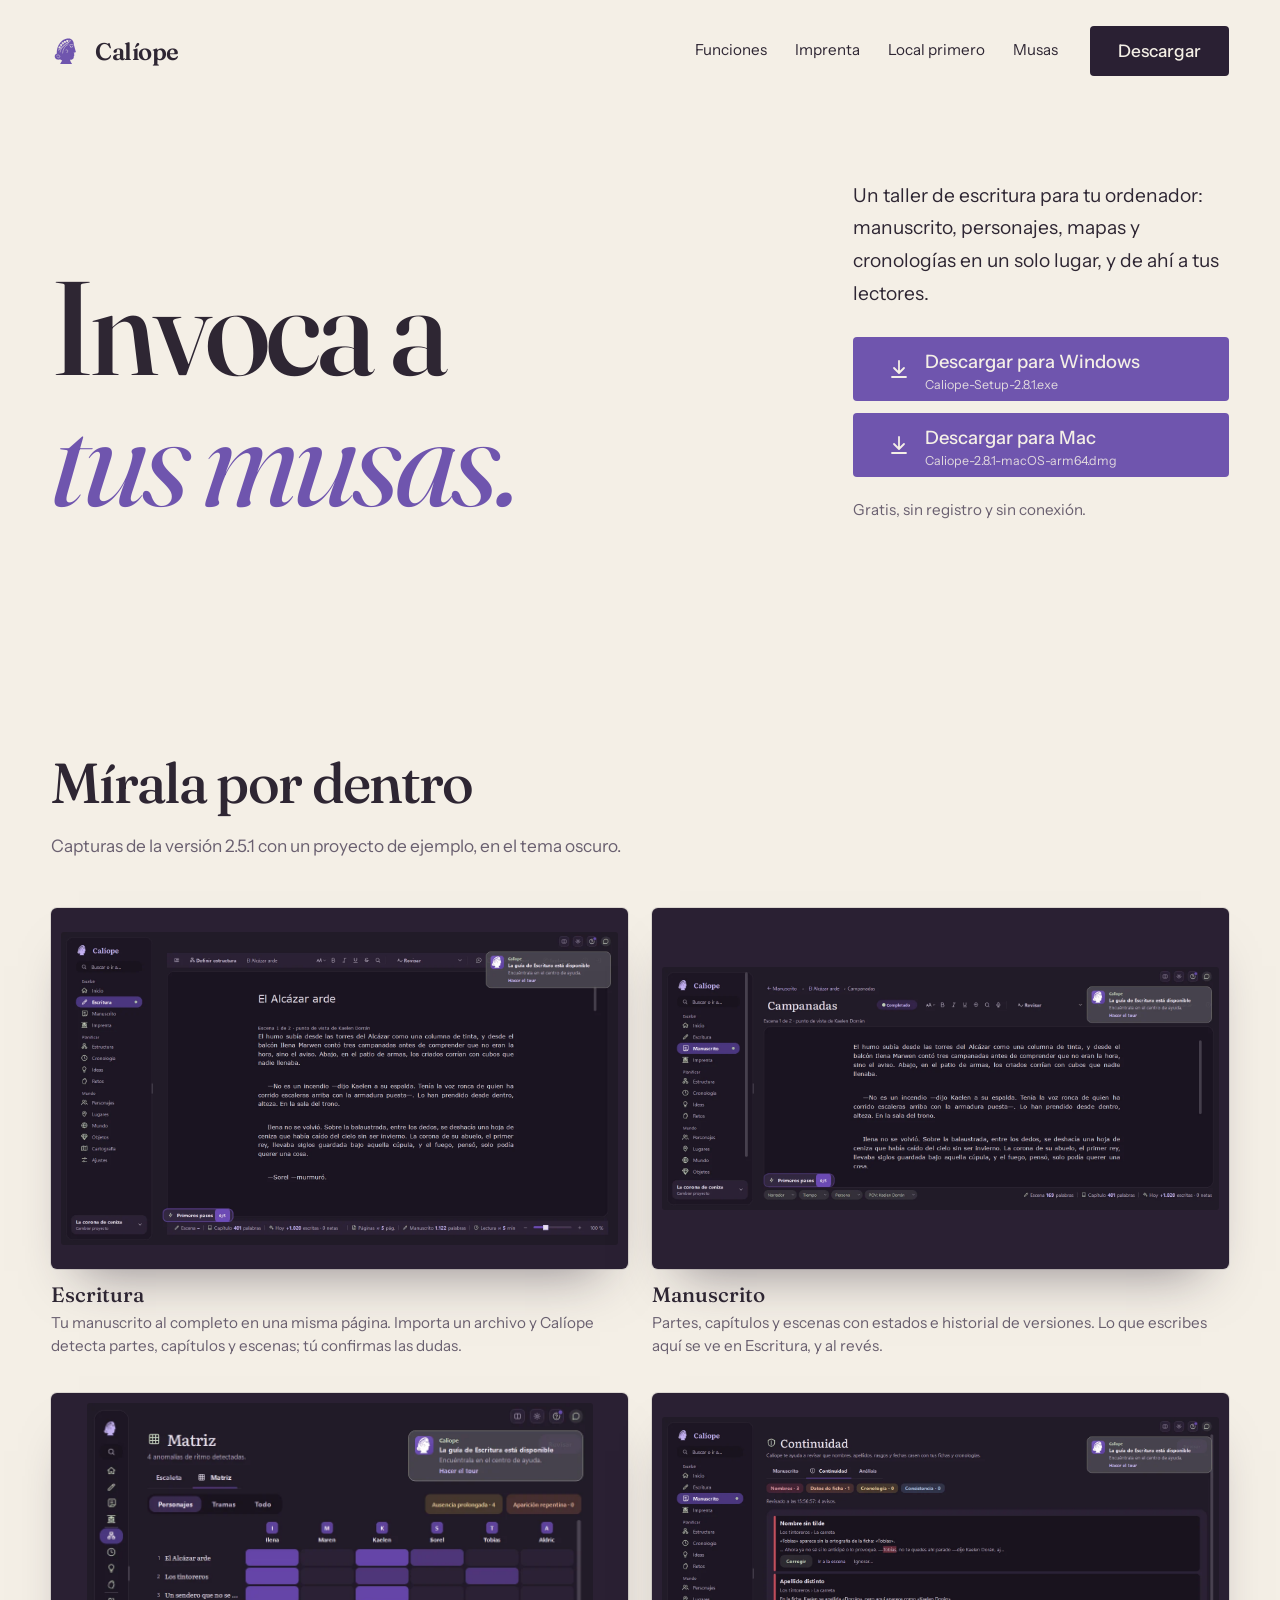
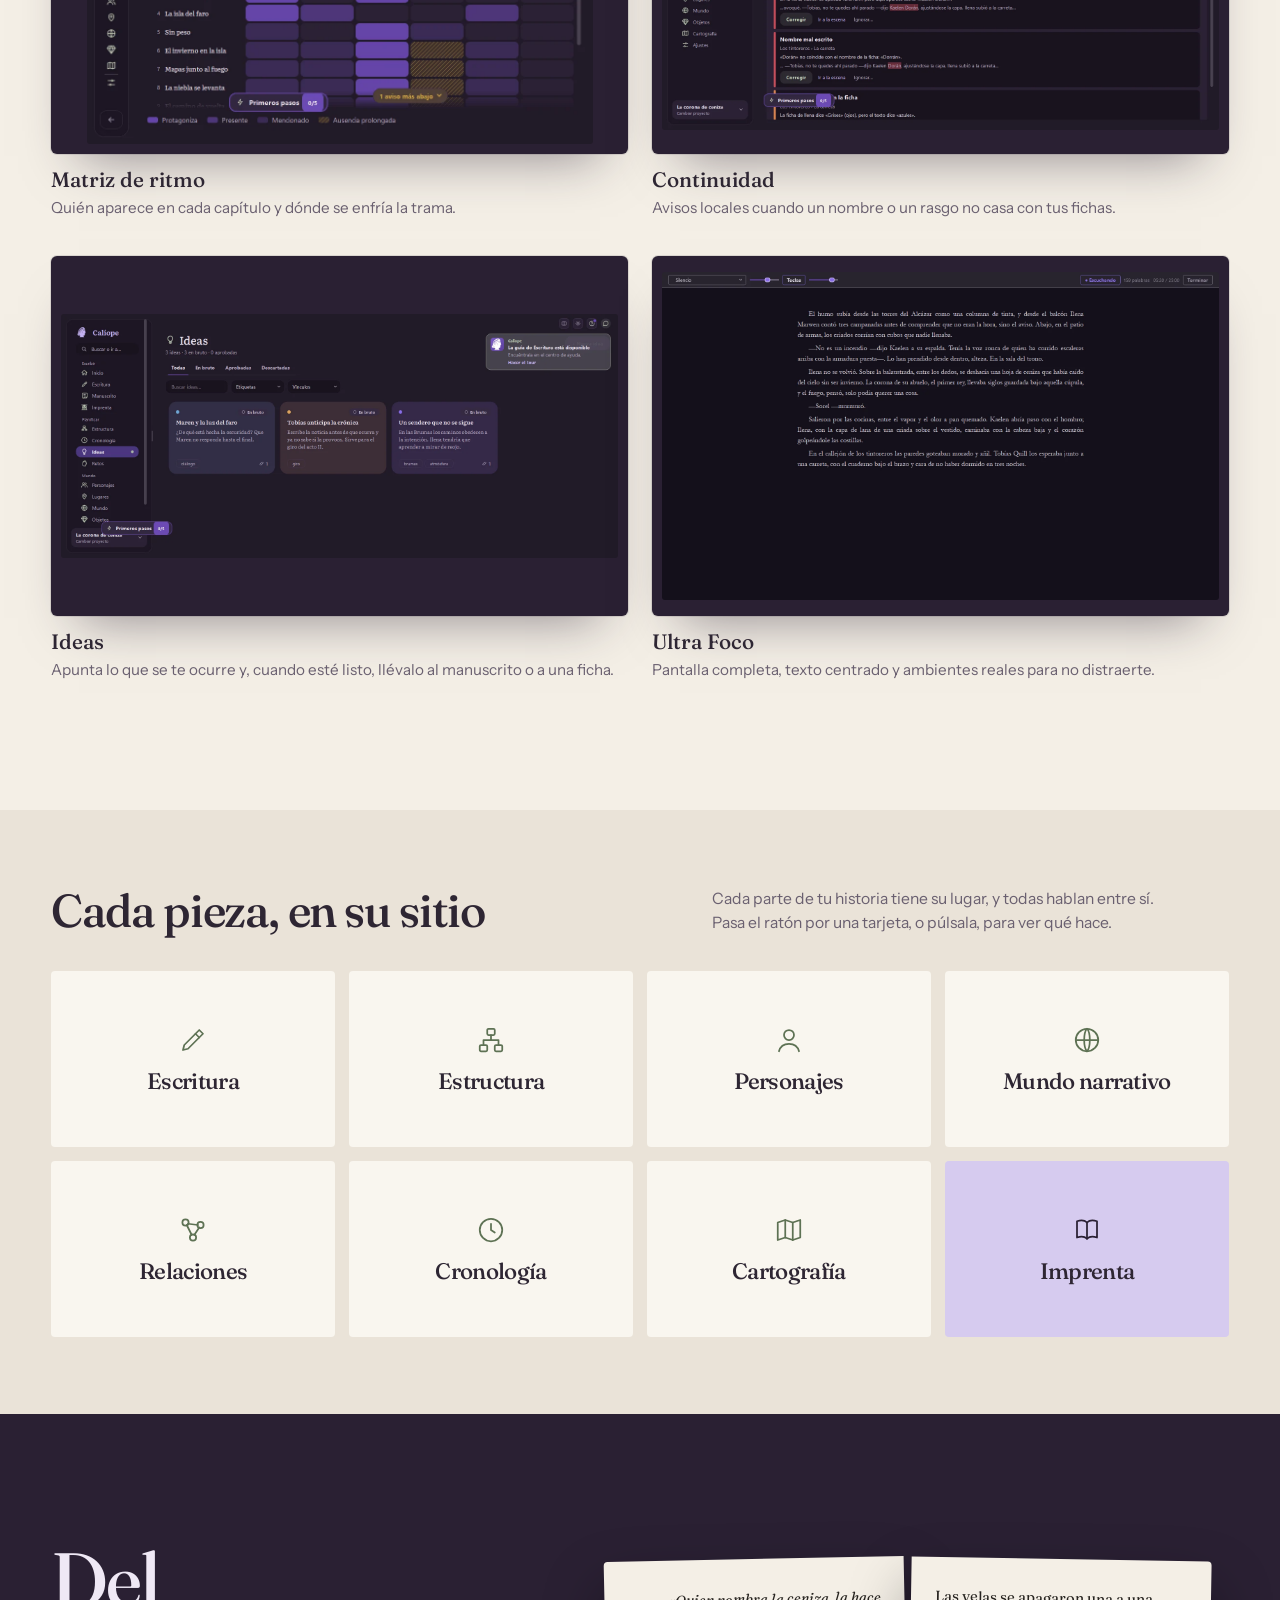
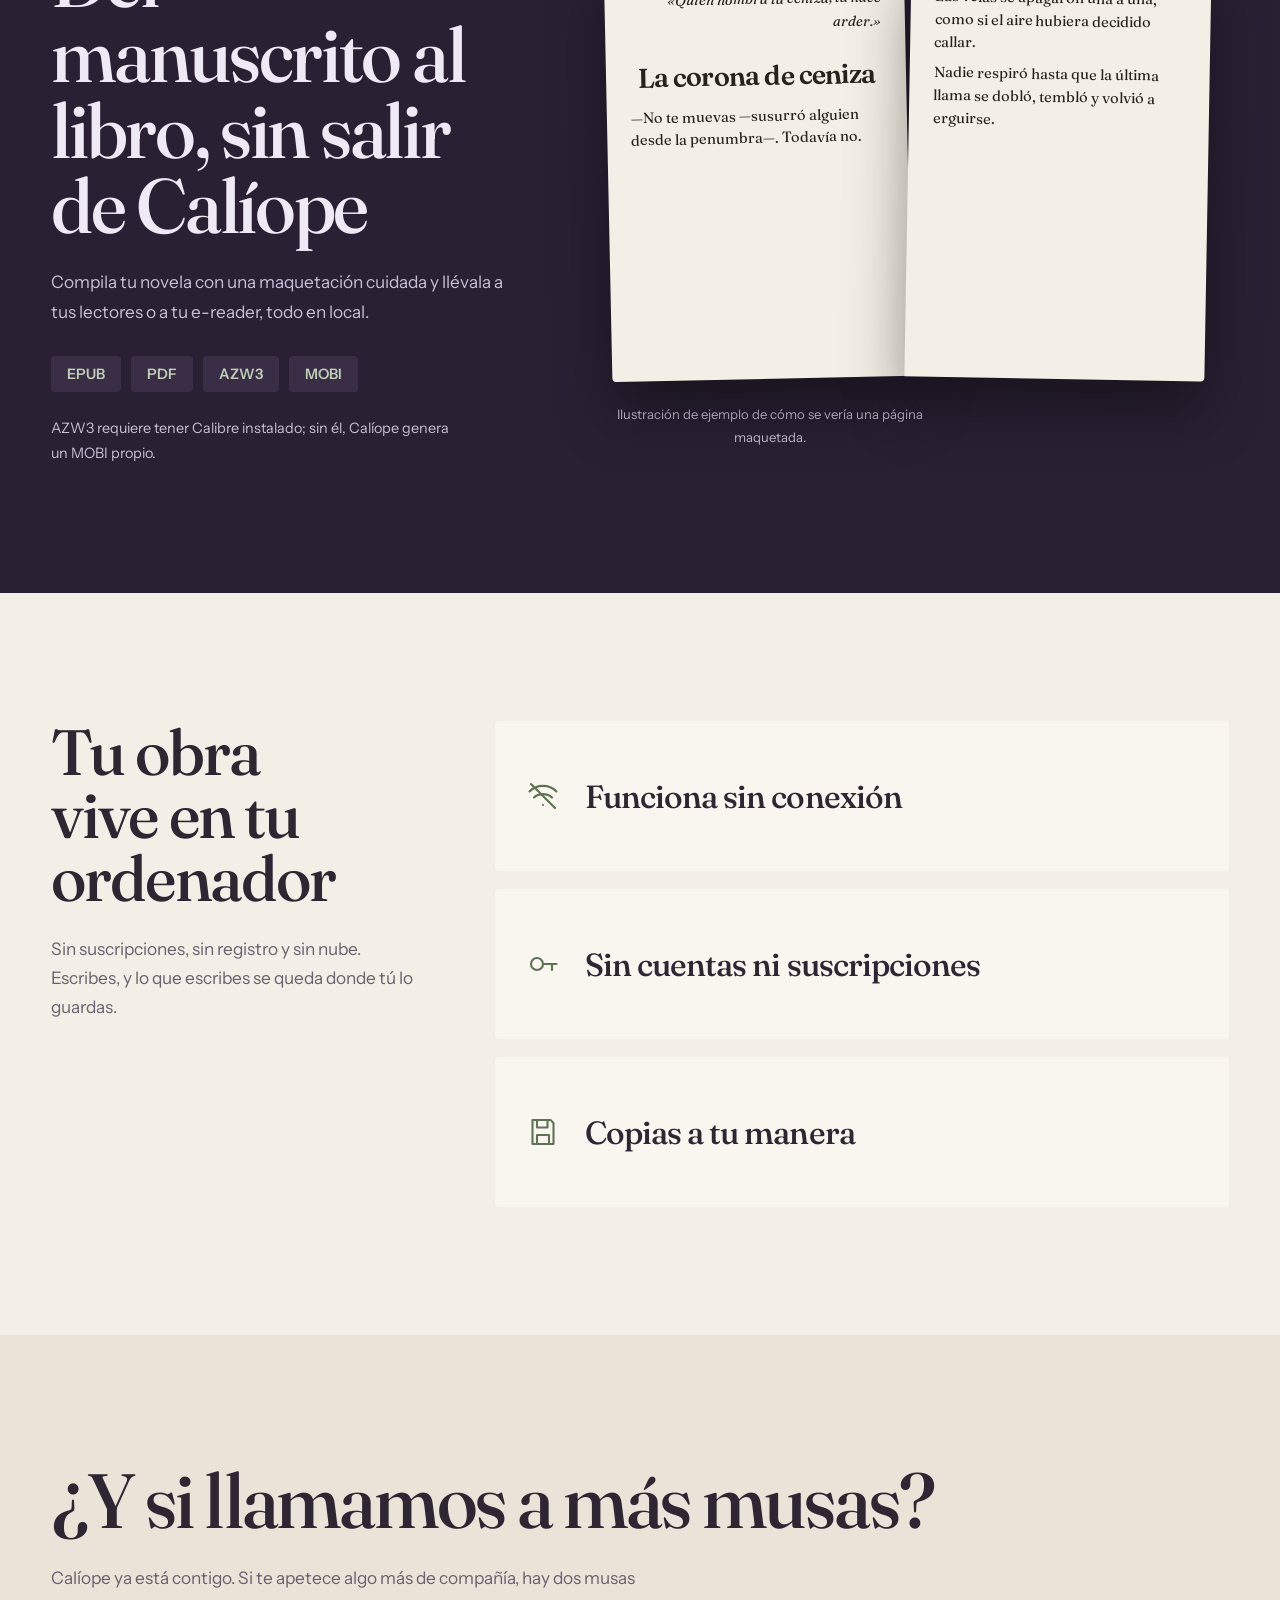
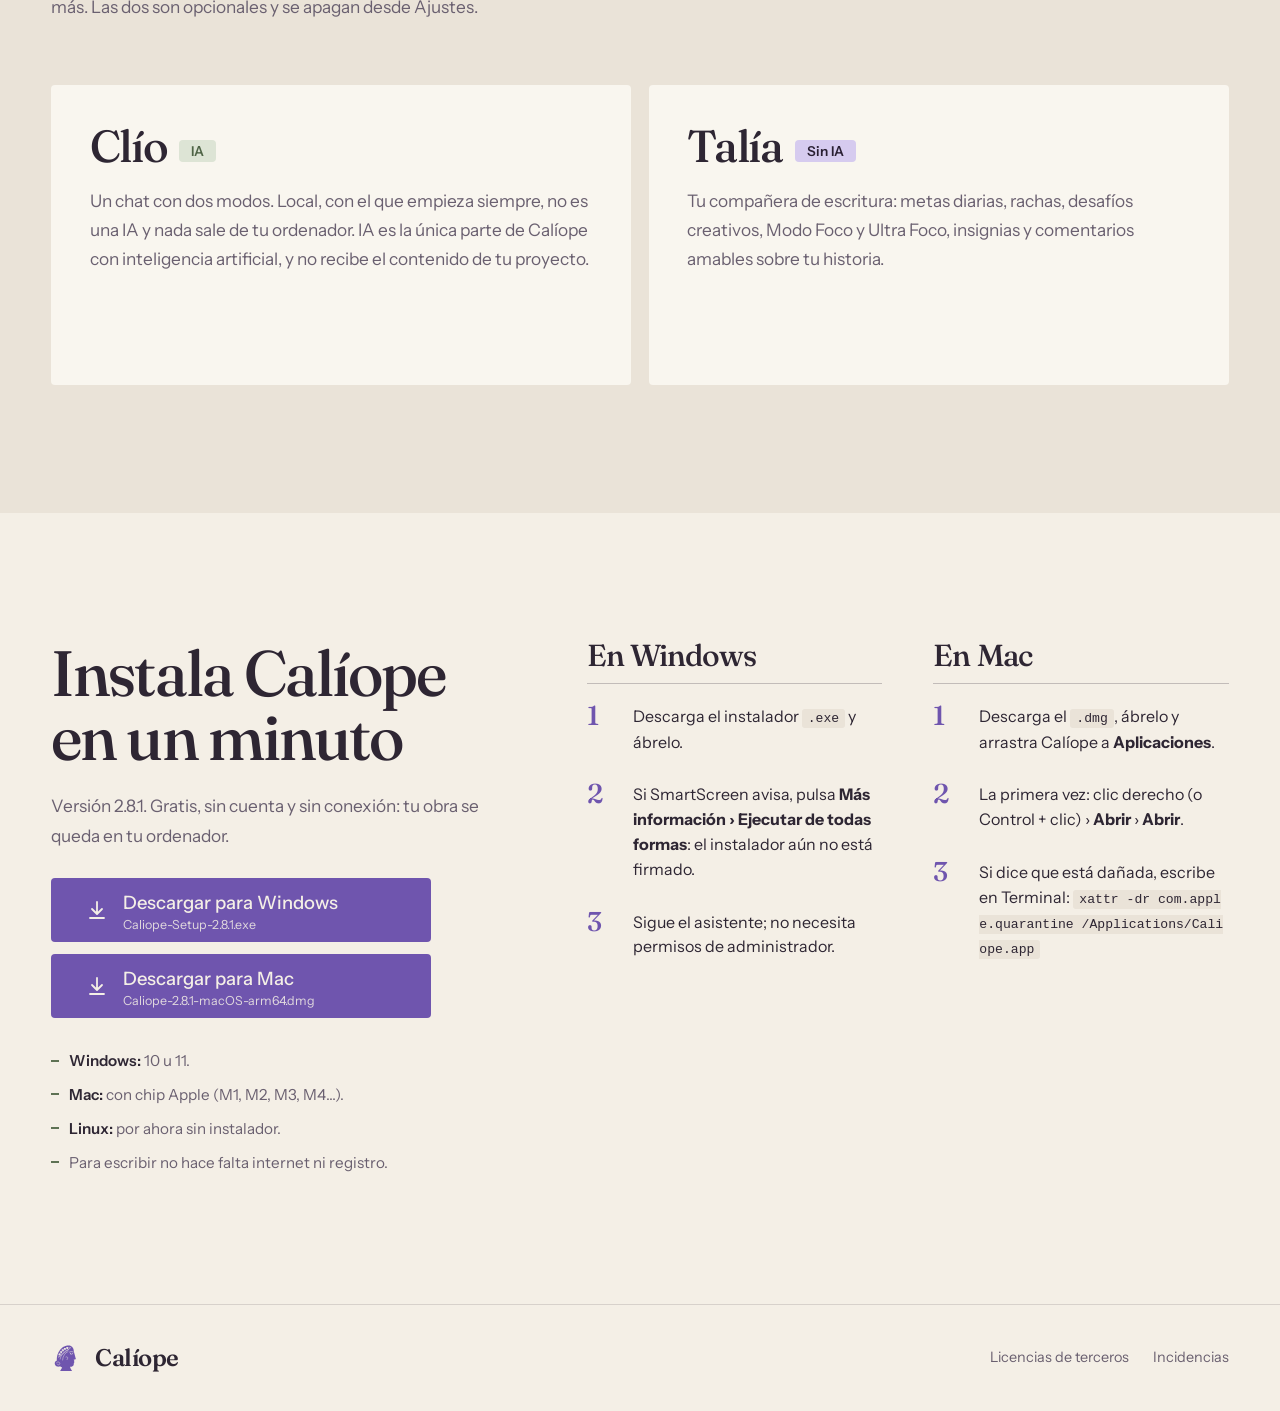
==== docs/index.html @ e651487d "Calíope 2.8.1 Co-Authored-By: Claude Sonnet 5.5 <noreply@anthropic.com>" ====
<!doctype html>
<html lang="es">
<head>
<meta charset="utf-8">
<meta name="viewport" content="width=device-width, initial-scale=1">
<meta name="caliope-version" content="2.8.1">
<title>Calíope — Invoca a tus musas. Da vida a tus mundos.</title>
<meta name="description" content="Calíope es una aplicación de escritorio para escritores: manuscrito con revisión de continuidad, escaleta y matriz de ritmo, personajes, mundo, mapas, cronologías y exportación a EPUB, Kindle, DOCX y PDF. Todo en tu ordenador, sin cuentas ni nube.">
<meta name="theme-color" content="#F4EFE6">
<meta name="color-scheme" content="light">
<meta property="og:title" content="Calíope — Invoca a tus musas. Da vida a tus mundos.">
<meta property="og:description" content="Tu musa para la escritura: manuscrito, continuidad, estructura, mundo, mapas y cronologías, 100 % en tu ordenador.">
<meta property="og:type" content="website">
<link rel="icon" href="assets/favicon.svg" type="image/svg+xml">
<link rel="preconnect" href="https://fonts.googleapis.com">
<link href="https://fonts.googleapis.com/css2?family=Fraunces:opsz,wght@9..144,400;9..144,500;9..144,600&family=Instrument+Sans:wght@400;500;600&display=swap" rel="stylesheet">
<link rel="stylesheet" href="css/style.css">
</head>
<body>
<svg width="0" height="0" style="position:absolute"><defs>
<symbol id="pen" viewBox="0 0 24 24" fill="none" stroke="currentColor" stroke-width="1.4" stroke-linecap="round" stroke-linejoin="round"><path d="M4 20l1-4L17 4l3 3L8 19z"/><path d="M14 7l3 3"/></symbol>
<symbol id="tree" viewBox="0 0 24 24" fill="none" stroke="currentColor" stroke-width="1.4" stroke-linecap="round" stroke-linejoin="round"><rect x="9" y="3" width="6" height="5" rx="1"/><rect x="3" y="16" width="6" height="5" rx="1"/><rect x="15" y="16" width="6" height="5" rx="1"/><path d="M12 8v4M6 16v-4h12v4"/></symbol>
<symbol id="user" viewBox="0 0 24 24" fill="none" stroke="currentColor" stroke-width="1.4" stroke-linecap="round" stroke-linejoin="round"><circle cx="12" cy="8" r="4"/><path d="M4 21c1-4 4-6 8-6s7 2 8 6"/></symbol>
<symbol id="globe" viewBox="0 0 24 24" fill="none" stroke="currentColor" stroke-width="1.4" stroke-linecap="round" stroke-linejoin="round"><circle cx="12" cy="12" r="9"/><path d="M3 12h18M12 3c3 3 3 15 0 18M12 3c-3 3-3 15 0 18"/></symbol>
<symbol id="net" viewBox="0 0 24 24" fill="none" stroke="currentColor" stroke-width="1.4" stroke-linecap="round" stroke-linejoin="round"><circle cx="6" cy="6" r="2.5"/><circle cx="18" cy="8" r="2.5"/><circle cx="12" cy="18" r="2.5"/><path d="M8 7l8 1M7 8l4 8M17 10l-4 6"/></symbol>
<symbol id="clock" viewBox="0 0 24 24" fill="none" stroke="currentColor" stroke-width="1.4" stroke-linecap="round" stroke-linejoin="round"><circle cx="12" cy="12" r="9"/><path d="M12 7v5l3 2"/></symbol>
<symbol id="map" viewBox="0 0 24 24" fill="none" stroke="currentColor" stroke-width="1.4" stroke-linecap="round" stroke-linejoin="round"><path d="M3 6l6-2 6 2 6-2v14l-6 2-6-2-6 2z"/><path d="M9 4v14M15 6v14"/></symbol>
<symbol id="book" viewBox="0 0 24 24" fill="none" stroke="currentColor" stroke-width="1.4" stroke-linecap="round" stroke-linejoin="round"><path d="M4 5c3-1 6-1 8 1 2-2 5-2 8-1v13c-3-1-6-1-8 1-2-2-5-2-8-1z"/><path d="M12 6v13"/></symbol>
<symbol id="wifi" viewBox="0 0 24 24" fill="none" stroke="currentColor" stroke-width="1.4" stroke-linecap="round" stroke-linejoin="round"><path d="M3 9c5-5 13-5 18 0M6 13c3-3 9-3 12 0M12 18h.01"/><path d="M4 4l16 16"/></symbol>
<symbol id="key" viewBox="0 0 24 24" fill="none" stroke="currentColor" stroke-width="1.4" stroke-linecap="round" stroke-linejoin="round"><circle cx="8" cy="12" r="4"/><path d="M12 12h9M18 12v4"/></symbol>
<symbol id="save" viewBox="0 0 24 24" fill="none" stroke="currentColor" stroke-width="1.4" stroke-linecap="round" stroke-linejoin="round"><path d="M5 4h12l2 2v14H5z"/><path d="M8 4v5h7V4M8 20v-6h8v6"/></symbol>
<symbol id="dl" viewBox="0 0 24 24" fill="none" stroke="currentColor" stroke-width="1.8" stroke-linecap="round" stroke-linejoin="round"><path d="M12 4v11M7 11l5 5 5-5M5 20h14"/></symbol>
</defs></svg>

<header class="top"><a class="brand" href="#"><span class="mark" aria-hidden="true"><!--LOGO--><svg xmlns="http://www.w3.org/2000/svg" viewBox="0 0 100 100"><defs><mask id="m" maskUnits="userSpaceOnUse" x="0" y="0" width="100" height="100"><rect width="100" height="100" fill="#fff"/><path d="M57.00 19.50C41.00 19.50 27.00 30.00 22.50 47.00Z" fill="none" stroke="#000" stroke-width="1.25" stroke-linecap="round"/><path d="M50.21 19.38C51.03 22.15 48.99 24.60 46.12 24.30C45.30 21.53 47.35 19.07 50.21 19.38Z" fill="#000"/><path d="M50.53 20.82C48.04 22.29 45.16 20.90 44.76 18.04C47.25 16.58 50.13 17.97 50.53 20.82Z" fill="#000"/><path d="M42.95 21.58C44.34 24.11 42.86 26.94 39.99 27.26C38.60 24.73 40.08 21.89 42.95 21.58Z" fill="#000"/><path d="M43.56 22.92C41.44 24.88 38.33 24.14 37.34 21.43C39.45 19.47 42.56 20.22 43.56 22.92Z" fill="#000"/><path d="M36.34 25.26C38.24 27.44 37.40 30.52 34.67 31.44C32.77 29.27 33.61 26.18 36.34 25.26Z" fill="#000"/><path d="M37.23 26.45C35.58 28.81 32.38 28.75 30.83 26.32C32.48 23.95 35.68 24.01 37.23 26.45Z" fill="#000"/><path d="M30.60 30.34C32.92 32.06 32.76 35.25 30.28 36.73C27.96 35.01 28.13 31.81 30.60 30.34Z" fill="#000"/><path d="M31.72 31.31C30.61 33.97 27.47 34.58 25.44 32.54C26.55 29.87 29.69 29.26 31.72 31.31Z" fill="#000"/><path d="M25.94 36.70C28.56 37.90 29.07 41.06 26.95 43.02C24.33 41.82 23.82 38.67 25.94 36.70Z" fill="#000"/><path d="M27.23 37.42C26.70 40.25 23.76 41.51 21.34 39.93C21.87 37.10 24.81 35.84 27.23 37.42Z" fill="#000"/><path d="M52 25.5C38 29 29 41 27 53" fill="none" stroke="#000" stroke-width="1.25" stroke-linecap="round" stroke-linejoin="round"/><path d="M50 31C41 35 35 44 34 56" fill="none" stroke="#000" stroke-width="1.25" stroke-linecap="round" stroke-linejoin="round"/><path d="M16 64C19 60 25 61 26 66C26 70 21 72 19 69" fill="none" stroke="#000" stroke-width="1.25" stroke-linecap="round" stroke-linejoin="round"/><path d="M44 47C49 44.5 51.5 50 47 55" fill="none" stroke="#000" stroke-width="1.25" stroke-linecap="round" stroke-linejoin="round"/><path d="M54.5 32.5C58 30.5 62 30.5 65.2 32.2" fill="none" stroke="#000" stroke-width="1.5" stroke-linecap="round"/><path d="M55.5 37.5C57.5 34.8 62 34.8 64.8 37.2C62 40 57.5 40.2 55.5 37.5Z" fill="#000"/><circle cx="60.4" cy="37.3" r="1.9" fill="#fff"/></mask></defs><path d="M54.00 13.00L55.46 13.35L56.86 13.83L58.17 14.44L59.41 15.16L60.56 16.00L61.63 16.93L62.61 17.95L63.50 19.06L64.30 20.25L65.00 21.50L65.60 22.81L66.09 24.18L66.49 25.59L66.77 27.03L66.94 28.51L67.00 30.00L72.50 50.50L73.19 52.31L72.31 53.69L70.00 54.50L66.50 55.20L68.12 57.40L69.00 59.00L68.36 60.15L67.50 61.00L68.50 62.56L68.00 64.50L66.91 66.06L66.80 68.00L66.85 69.49L66.50 70.94L65.75 72.28L64.59 73.49L63.00 74.50L61.75 75.03L60.52 75.42L59.31 75.70L58.15 75.88L57.04 75.97L56.00 76.00L56.30 77.09L56.64 78.18L57.04 79.27L57.49 80.36L57.98 81.45L58.53 82.55L59.12 83.64L59.77 84.73L60.46 85.82L61.21 86.91L62.00 88.00L27.00 88.00L27.67 86.70L28.33 85.47L29.00 84.30L29.67 83.17L30.33 82.09L31.00 81.04L31.67 80.01L32.33 79.00L33.00 78.00L31.84 77.46L30.70 76.87L29.59 76.23L28.51 75.56L27.47 74.83L26.69 74.25L25.16 74.91L23.39 75.35L21.50 75.50L19.61 75.35L17.84 74.91L16.20 74.20L14.73 73.27L13.47 72.12L12.43 70.79L11.66 69.31L11.17 67.71L11.00 66.00L11.17 64.29L11.66 62.69L12.43 61.21L13.47 59.88L14.73 58.73L16.20 57.80L17.12 57.40L17.04 56.42L17.00 55.00L17.02 53.44L17.10 51.88L17.22 50.34L17.39 48.82L17.60 47.30L17.86 45.80L18.17 44.32L18.52 42.86L18.91 41.42L19.35 39.99L19.83 38.59L20.35 37.22L20.91 35.86L21.51 34.54L22.14 33.24L22.82 31.96L23.53 30.72L24.28 29.51L25.06 28.33L25.88 27.19L26.74 26.08L27.62 25.00L28.54 23.96L29.50 22.96L30.48 22.00L31.49 21.08L32.53 20.21L33.60 19.37L34.70 18.59L35.83 17.84L36.98 17.15L38.16 16.50L39.36 15.91L40.59 15.36L41.84 14.87L43.11 14.43L44.40 14.04L45.72 13.72L47.05 13.45L48.40 13.23L49.78 13.08L51.17 12.99L52.58 12.96L54.00 13.00Z" fill="currentColor" mask="url(#m)"/></svg><!--/LOGO--></span>Calíope</a>
<nav class="links"><a href="#funciones">Funciones</a><a href="#imprenta">Imprenta</a><a href="#local">Local primero</a><a href="#musas">Musas</a></nav>
<a class="btn" href="#descarga">Descargar</a></header>

<main>
<section class="hero"><div class="wrap">
<h1>Invoca a<span>tus musas.</span></h1>
<aside><p>Un taller de escritura para tu ordenador: manuscrito, personajes, mapas y cronologías en un solo lugar, y de ahí a tus lectores.</p>
<div class="dl"><a class="btn big" href="https://github.com/marinaescobar/caliope/releases/download/v2.8.1/Caliope-Setup-2.8.1.exe"><svg aria-hidden="true"><use href="#dl"/></svg><span>Descargar para Windows<small>Caliope-Setup-2.8.1.exe</small></span></a>
<a class="btn big" href="https://github.com/marinaescobar/caliope/releases/download/v2.8.1/Caliope-2.8.1-macOS-arm64.dmg"><svg aria-hidden="true"><use href="#dl"/></svg><span>Descargar para Mac<small>Caliope-2.8.1-macOS-arm64.dmg</small></span></a></div>
<p class="free">Gratis, sin registro y sin conexión.</p></aside></div>
</section>

<section class="shots" id="dentro"><div class="wrap">
<h2>Mírala por dentro</h2><p class="lead">Capturas de la versión 2.5.1 con un proyecto de ejemplo, en el tema oscuro.</p>
<div class="gal">
<figure><div class="fr"><img src="img/escritura.webp" width="1600" height="900" alt="Módulo Escritura: todo el manuscrito al completo en un solo editor, con la barra de formato y las divisiones de capítulos y escenas"></div><figcaption><b>Escritura</b>Tu manuscrito al completo en una misma página. Importa un archivo y Calíope detecta partes, capítulos y escenas; tú confirmas las dudas.</figcaption></figure>
<figure><div class="fr"><img src="img/manuscrito.webp" width="1600" height="700" alt="Módulo Manuscrito: una escena abierta en el editor con su panel de capítulos"></div><figcaption><b>Manuscrito</b>Partes, capítulos y escenas con estados e historial de versiones. Lo que escribes aquí se ve en Escritura, y al revés.</figcaption></figure>
<figure><div class="fr"><img src="img/matriz.webp" width="1040" height="700" alt="Matriz de Calíope: capítulos en las filas y personajes en las columnas, con las ausencias prolongadas resaltadas"></div><figcaption><b>Matriz de ritmo</b>Quién aparece en cada capítulo y dónde se enfría la trama.</figcaption></figure>
<figure><div class="fr"><img src="img/continuidad.webp" width="1600" height="900" alt="Pestaña Continuidad del Manuscrito con avisos sobre nombres y rasgos que no coinciden con las fichas"></div><figcaption><b>Continuidad</b>Avisos locales cuando un nombre o un rasgo no casa con tus fichas.</figcaption></figure>
<figure><div class="fr"><img src="img/ideas.webp" width="1600" height="700" alt="Módulo Ideas con tres notas en bruto"></div><figcaption><b>Ideas</b>Apunta lo que se te ocurre y, cuando esté listo, llévalo al manuscrito o a una ficha.</figcaption></figure>
<figure><div class="fr"><img src="img/ultrafoco.webp" width="1600" height="940" alt="Modo Ultra Foco: pantalla completa con el texto centrado y la barra flotante"></div><figcaption><b>Ultra Foco</b>Pantalla completa, texto centrado y ambientes reales para no distraerte.</figcaption></figure>
</div></div></section>

<section class="fun" id="funciones"><div class="wrap">
<div class="intro"><h2>Cada pieza, en su sitio</h2><p>Cada parte de tu historia tiene su lugar, y todas hablan entre sí. Pasa el ratón por una tarjeta, o púlsala, para ver qué hace.</p></div>
<div class="deck">
<div class="card" tabindex="0"><svg><use href="#pen"/></svg><h3>Escritura</h3><p>Todo el manuscrito reunido en un solo documento, con índice y sincronía con Manuscrito: partes, capítulos, escenas, versiones y corrector bajo demanda.</p></div>
<div class="card" tabindex="0"><svg><use href="#tree"/></svg><h3>Estructura</h3><p>Una Escaleta de tarjetas por actos o tramas, y una Matriz que te enseña dónde se rompe el ritmo.</p></div>
<div class="card" tabindex="0"><svg><use href="#user"/></svg><h3>Personajes</h3><p>Fichas a medida para personajes, lugares y objetos, enlazadas con tus escenas.</p></div>
<div class="card" tabindex="0"><svg><use href="#globe"/></svg><h3>Mundo narrativo</h3><p>Universo, mitología, bestiario, historia y civilizaciones, con campos para cada entrada.</p></div>
<div class="card" tabindex="0"><svg><use href="#net"/></svg><h3>Relaciones</h3><p>Un mapa interactivo de vínculos y árboles genealógicos que se mantienen iguales entre sí.</p></div>
<div class="card" tabindex="0"><svg><use href="#clock"/></svg><h3>Cronología</h3><p>Líneas temporales con el calendario que tu mundo necesite y edades a tu medida.</p></div>
<div class="card" tabindex="0"><svg><use href="#map"/></svg><h3>Cartografía</h3><p>Mapas de mundos y planos de ciudades con capas, rejilla, símbolos y pines enlazados a tus fichas.</p></div>
<div class="card imp" tabindex="0"><svg><use href="#book"/></svg><h3>Imprenta</h3><p>Compila tu novela con una maquetación cuidada: EPUB, PDF y AZW3 para tu e-reader.</p></div>
</div></div></section>

<section class="imp-sec" id="imprenta"><div class="wrap">
<div><h2>Del manuscrito al libro, sin salir de Calíope</h2><p>Compila tu novela con una maquetación cuidada y llévala a tus lectores o a tu e-reader, todo en local.</p>
<div class="fmts"><span class="fmt">EPUB</span><span class="fmt">PDF</span><span class="fmt">AZW3</span><span class="fmt">MOBI</span></div>
<p style="font-size:.9rem">AZW3 requiere tener Calibre instalado; sin él, Calíope genera un MOBI propio.</p></div>
<div><div class="book"><div class="page l"><div class="ep">«Quien nombra la ceniza, la hace arder.»</div><h3>La corona de ceniza</h3><p>—No te muevas —susurró alguien desde la penumbra—. Todavía no.</p></div><div class="page r"><p>Las velas se apagaron una a una, como si el aire hubiera decidido callar.</p><p>Nadie respiró hasta que la última llama se dobló, tembló y volvió a erguirse.</p></div></div>
<p class="capt">Ilustración de ejemplo de cómo se vería una página maquetada.</p></div></div></section>

<section class="loc" id="local"><div class="wrap">
<div><h2>Tu obra vive en tu ordenador</h2><p class="lead">Sin suscripciones, sin registro y sin nube. Escribes, y lo que escribes se queda donde tú lo guardas.</p></div>
<div class="lines">
<div class="line" tabindex="0"><svg><use href="#wifi"/></svg><h3>Funciona sin conexión</h3><p>Manuscrito, fichas, mapas, corrector, sinónimos, dictado y exportación son locales.</p></div>
<div class="line" tabindex="0"><svg><use href="#key"/></svg><h3>Sin cuentas ni suscripciones</h3><p>Instalas, abres y escribes. No hay registro ni cuotas.</p></div>
<div class="line" tabindex="0"><svg><use href="#save"/></svg><h3>Copias a tu manera</h3><p>Guarda cada proyecto en un archivo y llévalo donde quieras.</p></div>
</div></div></section>

<section class="mus" id="musas"><div class="wrap">
<h2>¿Y si llamamos a más musas?</h2><p class="lead">Calíope ya está contigo. Si te apetece algo más de compañía, hay dos musas más. Las dos son opcionales y se apagan desde Ajustes.</p>
<div class="pair">
<div class="muse"><h3>Clío<span class="tag ai">IA</span></h3><p>Un chat con dos modos. Local, con el que empieza siempre, no es una IA y nada sale de tu ordenador. IA es la única parte de Calíope con inteligencia artificial, y no recibe el contenido de tu proyecto.</p></div>
<div class="muse"><h3>Talía<span class="tag no">Sin IA</span></h3><p>Tu compañera de escritura: metas diarias, rachas, desafíos creativos, Modo Foco y Ultra Foco, insignias y comentarios amables sobre tu historia.</p></div>
</div></div></section>

<section class="inst" id="descarga"><div class="wrap">
<div><h2>Instala Calíope en un minuto</h2><p class="lead">Versión 2.8.1. Gratis, sin cuenta y sin conexión: tu obra se queda en tu ordenador.</p>
<div class="dl">
<a class="btn big" href="https://github.com/marinaescobar/caliope/releases/download/v2.8.1/Caliope-Setup-2.8.1.exe"><svg aria-hidden="true"><use href="#dl"/></svg><span>Descargar para Windows<small>Caliope-Setup-2.8.1.exe</small></span></a>
<a class="btn big" href="https://github.com/marinaescobar/caliope/releases/download/v2.8.1/Caliope-2.8.1-macOS-arm64.dmg"><svg aria-hidden="true"><use href="#dl"/></svg><span>Descargar para Mac<small>Caliope-2.8.1-macOS-arm64.dmg</small></span></a></div>
<ul class="reqs"><li><b>Windows:</b> 10 u 11.</li><li><b>Mac:</b> con chip Apple (M1, M2, M3, M4…).</li><li><b>Linux:</b> por ahora sin instalador.</li><li>Para escribir no hace falta internet ni registro.</li></ul></div>
<div class="os">
<div><h3>En Windows</h3><ol>
<li>Descarga el instalador <code>.exe</code> y ábrelo.</li>
<li>Si SmartScreen avisa, pulsa <b>Más información › Ejecutar de todas formas</b>: el instalador aún no está firmado.</li>
<li>Sigue el asistente; no necesita permisos de administrador.</li></ol></div>
<div><h3>En Mac</h3><ol>
<li>Descarga el <code>.dmg</code>, ábrelo y arrastra Calíope a <b>Aplicaciones</b>.</li>
<li>La primera vez: clic derecho (o Control + clic) › <b>Abrir</b> › <b>Abrir</b>.</li>
<li>Si dice que está dañada, escribe en Terminal: <code>xattr -dr com.apple.quarantine /Applications/Caliope.app</code></li></ol></div>
</div></div></section>
</main>
<footer><div class="wrap"><a class="brand" href="#"><span class="mark" aria-hidden="true"><!--LOGO--><svg xmlns="http://www.w3.org/2000/svg" viewBox="0 0 100 100"><defs><mask id="m" maskUnits="userSpaceOnUse" x="0" y="0" width="100" height="100"><rect width="100" height="100" fill="#fff"/><path d="M57.00 19.50C41.00 19.50 27.00 30.00 22.50 47.00Z" fill="none" stroke="#000" stroke-width="1.25" stroke-linecap="round"/><path d="M50.21 19.38C51.03 22.15 48.99 24.60 46.12 24.30C45.30 21.53 47.35 19.07 50.21 19.38Z" fill="#000"/><path d="M50.53 20.82C48.04 22.29 45.16 20.90 44.76 18.04C47.25 16.58 50.13 17.97 50.53 20.82Z" fill="#000"/><path d="M42.95 21.58C44.34 24.11 42.86 26.94 39.99 27.26C38.60 24.73 40.08 21.89 42.95 21.58Z" fill="#000"/><path d="M43.56 22.92C41.44 24.88 38.33 24.14 37.34 21.43C39.45 19.47 42.56 20.22 43.56 22.92Z" fill="#000"/><path d="M36.34 25.26C38.24 27.44 37.40 30.52 34.67 31.44C32.77 29.27 33.61 26.18 36.34 25.26Z" fill="#000"/><path d="M37.23 26.45C35.58 28.81 32.38 28.75 30.83 26.32C32.48 23.95 35.68 24.01 37.23 26.45Z" fill="#000"/><path d="M30.60 30.34C32.92 32.06 32.76 35.25 30.28 36.73C27.96 35.01 28.13 31.81 30.60 30.34Z" fill="#000"/><path d="M31.72 31.31C30.61 33.97 27.47 34.58 25.44 32.54C26.55 29.87 29.69 29.26 31.72 31.31Z" fill="#000"/><path d="M25.94 36.70C28.56 37.90 29.07 41.06 26.95 43.02C24.33 41.82 23.82 38.67 25.94 36.70Z" fill="#000"/><path d="M27.23 37.42C26.70 40.25 23.76 41.51 21.34 39.93C21.87 37.10 24.81 35.84 27.23 37.42Z" fill="#000"/><path d="M52 25.5C38 29 29 41 27 53" fill="none" stroke="#000" stroke-width="1.25" stroke-linecap="round" stroke-linejoin="round"/><path d="M50 31C41 35 35 44 34 56" fill="none" stroke="#000" stroke-width="1.25" stroke-linecap="round" stroke-linejoin="round"/><path d="M16 64C19 60 25 61 26 66C26 70 21 72 19 69" fill="none" stroke="#000" stroke-width="1.25" stroke-linecap="round" stroke-linejoin="round"/><path d="M44 47C49 44.5 51.5 50 47 55" fill="none" stroke="#000" stroke-width="1.25" stroke-linecap="round" stroke-linejoin="round"/><path d="M54.5 32.5C58 30.5 62 30.5 65.2 32.2" fill="none" stroke="#000" stroke-width="1.5" stroke-linecap="round"/><path d="M55.5 37.5C57.5 34.8 62 34.8 64.8 37.2C62 40 57.5 40.2 55.5 37.5Z" fill="#000"/><circle cx="60.4" cy="37.3" r="1.9" fill="#fff"/></mask></defs><path d="M54.00 13.00L55.46 13.35L56.86 13.83L58.17 14.44L59.41 15.16L60.56 16.00L61.63 16.93L62.61 17.95L63.50 19.06L64.30 20.25L65.00 21.50L65.60 22.81L66.09 24.18L66.49 25.59L66.77 27.03L66.94 28.51L67.00 30.00L72.50 50.50L73.19 52.31L72.31 53.69L70.00 54.50L66.50 55.20L68.12 57.40L69.00 59.00L68.36 60.15L67.50 61.00L68.50 62.56L68.00 64.50L66.91 66.06L66.80 68.00L66.85 69.49L66.50 70.94L65.75 72.28L64.59 73.49L63.00 74.50L61.75 75.03L60.52 75.42L59.31 75.70L58.15 75.88L57.04 75.97L56.00 76.00L56.30 77.09L56.64 78.18L57.04 79.27L57.49 80.36L57.98 81.45L58.53 82.55L59.12 83.64L59.77 84.73L60.46 85.82L61.21 86.91L62.00 88.00L27.00 88.00L27.67 86.70L28.33 85.47L29.00 84.30L29.67 83.17L30.33 82.09L31.00 81.04L31.67 80.01L32.33 79.00L33.00 78.00L31.84 77.46L30.70 76.87L29.59 76.23L28.51 75.56L27.47 74.83L26.69 74.25L25.16 74.91L23.39 75.35L21.50 75.50L19.61 75.35L17.84 74.91L16.20 74.20L14.73 73.27L13.47 72.12L12.43 70.79L11.66 69.31L11.17 67.71L11.00 66.00L11.17 64.29L11.66 62.69L12.43 61.21L13.47 59.88L14.73 58.73L16.20 57.80L17.12 57.40L17.04 56.42L17.00 55.00L17.02 53.44L17.10 51.88L17.22 50.34L17.39 48.82L17.60 47.30L17.86 45.80L18.17 44.32L18.52 42.86L18.91 41.42L19.35 39.99L19.83 38.59L20.35 37.22L20.91 35.86L21.51 34.54L22.14 33.24L22.82 31.96L23.53 30.72L24.28 29.51L25.06 28.33L25.88 27.19L26.74 26.08L27.62 25.00L28.54 23.96L29.50 22.96L30.48 22.00L31.49 21.08L32.53 20.21L33.60 19.37L34.70 18.59L35.83 17.84L36.98 17.15L38.16 16.50L39.36 15.91L40.59 15.36L41.84 14.87L43.11 14.43L44.40 14.04L45.72 13.72L47.05 13.45L48.40 13.23L49.78 13.08L51.17 12.99L52.58 12.96L54.00 13.00Z" fill="currentColor" mask="url(#m)"/></svg><!--/LOGO--></span>Calíope</a><div class="links"><a href="https://github.com/marinaescobar/caliope/blob/main/THIRD_PARTY.md">Licencias de terceros</a><a href="https://github.com/marinaescobar/caliope/issues">Incidencias</a></div></div></footer>
</body>
</html>
---- docs/css/style.css ----
:root{--paper:#F4EFE6;--paper2:#EAE3D8;--paper3:#F9F6EF;--ink:#2E2633;--muted:#6A6070;--plum:#2A2033;--accent:#6F55AE;--accent-d:#5F479C;--lilac:#D6CBEF;--sage:#5E7254;
--serif:"Fraunces",Georgia,serif;--sans:"Instrument Sans",system-ui,sans-serif;--ease:cubic-bezier(.16,1,.3,1)}
*{box-sizing:border-box}
html{scroll-behavior:smooth}
body{margin:0;background:var(--paper);color:var(--ink);font:400 1.08rem/1.7 var(--sans);-webkit-font-smoothing:antialiased}
a{color:inherit;text-decoration:none}
.wrap{max-width:1320px;margin:0 auto;padding:0 clamp(20px,4vw,56px)}
h1,h2,h3{font-family:var(--serif);font-weight:500;line-height:.98;margin:0;letter-spacing:-.03em;text-wrap:balance}
section{padding:clamp(80px,10vw,150px) 0}
header.top{display:flex;align-items:center;gap:32px;padding:26px clamp(20px,4vw,56px)}
.brand{font:600 1.5rem var(--serif);letter-spacing:-.02em;display:flex;gap:10px;align-items:center}
.brand .mark{display:block;width:34px;height:34px;color:var(--accent)}.brand .mark svg{display:block;width:100%;height:100%}
.top .links{margin-left:auto;display:flex;gap:28px;font-size:.95rem}
.top .links a{padding:6px 0;border-bottom:2px solid transparent}
.top .links a:hover{border-color:var(--accent)}
.btn{display:inline-flex;align-items:center;min-height:50px;padding:0 28px;background:var(--plum);color:var(--paper);font-weight:500;border-radius:4px;transition:transform .5s var(--ease),background .3s}
.btn:hover{background:var(--accent)}.btn:active{transform:scale(.98)}
.btn.ghost{background:transparent;color:var(--ink);padding:0 4px;border-bottom:2px solid var(--ink);border-radius:0;min-height:44px}
/* hero */
.hero{padding:clamp(40px,6vw,90px) 0 clamp(64px,8vw,110px)}
.hero aside .free{margin:20px 0 0;font-size:.95rem;color:var(--muted)}
.dl .btn.big{width:100%;max-width:380px}
.hero .wrap{display:grid;grid-template-columns:minmax(0,8fr) minmax(0,4fr);gap:clamp(24px,4vw,64px);align-items:end}
.hero h1{font-size:clamp(4rem,10.4vw,10.5rem);font-variation-settings:"opsz" 144}
.hero h1 span{display:block;color:var(--accent);font-style:italic;font-weight:400}
.hero aside p{margin:0 0 28px;font-size:1.2rem;max-width:22em}
.plate{margin-top:clamp(40px,6vw,80px);position:relative}
.plate .img{margin-left:clamp(0px,12vw,200px);background:var(--plum);border-radius:6px;overflow:hidden;box-shadow:0 40px 70px -30px rgba(42,32,51,.45)}
.plate img{display:block;width:100%;height:auto}
.plate figcaption{font-size:.9rem;color:var(--muted);margin:14px 0 0 clamp(0px,12vw,200px)}
/* funciones */
.fun{background:var(--paper2);padding:clamp(48px,6vw,84px) 0}
.fun .intro{display:grid;grid-template-columns:minmax(0,6fr) minmax(0,5fr);gap:40px;align-items:end;margin-bottom:clamp(24px,3vw,36px)}
.fun h2{font-size:clamp(2rem,3.6vw,3.2rem);line-height:1.05}
.fun .intro p{color:var(--muted);margin:0;max-width:30em;font-size:.98rem;line-height:1.55}
.deck{display:grid;grid-template-columns:repeat(4,minmax(0,1fr));gap:14px}
.card{position:relative;height:176px;background:var(--paper3);padding:20px;overflow:hidden;border-radius:4px;outline-offset:3px;display:flex;flex-direction:column;align-items:center;justify-content:center;gap:14px;text-align:center;transition:background .4s,color .4s,transform .6s var(--ease)}
.card svg{width:30px;height:30px;color:var(--sage);display:block}
.card h3{font-size:1.4rem;line-height:1.1}
.card p{position:absolute;inset:0;margin:0;padding:20px;background:var(--plum);color:#EFE8F5;font-size:.9rem;line-height:1.5;text-align:left;display:flex;align-items:center;opacity:0;transform:translateY(14px);transition:opacity .4s,transform .6s var(--ease)}
.card:hover p,.card:focus p{opacity:1;transform:none}
.card:hover{transform:translateY(-4px)}
.card.imp{background:var(--lilac)}
.card.imp svg{color:var(--plum)}
/* imprenta */
.imp-sec{background:var(--plum);color:#EFE8F5}
.imp-sec .wrap{display:grid;grid-template-columns:minmax(0,5fr) minmax(0,7fr);gap:clamp(32px,6vw,96px);align-items:center}
.imp-sec h2{font-size:clamp(3rem,6vw,5.6rem)}
.imp-sec p{color:#C9BED6;max-width:28em;margin:24px 0 0}
.fmts{display:flex;gap:10px;flex-wrap:wrap;margin-top:30px}
.fmt{padding:6px 16px;border-radius:4px;background:#3A2E47;color:#BFCFB5;font-weight:600;font-size:.9rem}
.book{display:flex;justify-content:center;gap:0}
.page{width:min(48%,300px);aspect-ratio:3/4.2;background:#F4EFE6;color:#26231f;padding:28px 24px;font-family:var(--serif);box-shadow:0 30px 60px rgba(0,0,0,.4)}
.page.l{border-radius:4px 0 0 4px;transform:rotate(-1.2deg)}.page.r{border-radius:0 4px 4px 0;transform:rotate(1deg)}
.page .ep{font-style:italic;font-size:.9rem;text-align:right;margin-bottom:26px}
.page h3{font-size:1.7rem;text-align:center;margin-bottom:16px;font-weight:600}
.page p{margin:0 0 8px;font-size:.92rem;line-height:1.55;color:#26231f;max-width:none}
.page.r p:first-child{text-indent:0}
.capt{text-align:center;font-size:.82rem;color:#A99BB8;margin-top:22px}
/* local */
.loc .wrap{display:grid;grid-template-columns:minmax(0,4fr) minmax(0,8fr);gap:clamp(32px,6vw,96px)}
.loc h2{font-size:clamp(2.8rem,5vw,4.6rem)}
.loc .lead{color:var(--muted);margin:24px 0 0}
.lines{display:grid;gap:18px}
.line{position:relative;height:150px;padding:26px 30px;background:var(--paper3);border-radius:4px;overflow:hidden;display:flex;align-items:center;gap:24px;outline-offset:3px}
.line svg{width:36px;height:36px;color:var(--sage);flex:none}
.line h3{font-size:2rem}
.line p{position:absolute;inset:0;margin:0;padding:28px 30px 28px 96px;background:var(--lilac);color:var(--plum);display:flex;align-items:center;opacity:0;transition:opacity .35s}
.line:hover p,.line:focus p{opacity:1}
/* musas */
.mus{background:var(--paper2)}
.mus h2{font-size:clamp(3rem,6vw,5.6rem);max-width:12em}
.mus .lead{color:var(--muted);max-width:34em;margin:24px 0 clamp(36px,5vw,64px)}
.pair{display:grid;grid-template-columns:repeat(2,minmax(0,1fr));gap:18px}
.muse{background:var(--paper3);padding:clamp(26px,3vw,44px);min-height:300px;border-radius:4px}
.muse h3{font-size:2.8rem}
.tag{font:600 .85rem var(--sans);letter-spacing:0;padding:3px 12px;border-radius:4px;margin-left:12px;vertical-align:middle}
.tag.ai{background:#DDE4D5;color:#4F6446}.tag.no{background:var(--lilac);color:var(--plum)}
.muse p{margin:18px 0 0;color:var(--muted)}
/* capturas */
.shots h2{font-size:clamp(2.4rem,4.4vw,4rem);line-height:1.02;max-width:14em}
.shots .lead{color:var(--muted);max-width:34em;margin:20px 0 clamp(28px,4vw,48px)}
.gal{display:grid;grid-template-columns:repeat(2,minmax(0,1fr));gap:36px 24px}
.gal figure{margin:0}
.gal .fr{background:var(--plum);border-radius:6px;padding:10px;aspect-ratio:16/10;display:flex;align-items:center;justify-content:center;box-shadow:0 30px 50px -28px rgba(42,32,51,.5),0 0 0 1px rgba(42,32,51,.12)}
.gal img{display:block;max-width:100%;max-height:100%;width:auto;height:auto;border-radius:3px}
.gal figcaption{margin:14px 0 0;font-size:.95rem;line-height:1.5;color:var(--muted)}
.gal figcaption b{display:block;font:500 1.3rem/1.2 var(--serif);color:var(--ink);margin-bottom:4px}
/* instalacion */
.inst h2{font-size:clamp(2.6rem,5vw,4.6rem);line-height:1}
.inst .wrap{display:grid;grid-template-columns:minmax(0,5fr) minmax(0,7fr);gap:clamp(32px,6vw,96px);align-items:start}
.inst .lead{color:var(--muted);margin:22px 0 28px;max-width:26em}
.dl{display:flex;flex-direction:column;gap:12px;align-items:flex-start}
.btn.big{min-height:64px;padding:0 34px;font-size:1.15rem;gap:14px;background:var(--accent)}
.btn.big:hover{background:var(--plum)}
.btn.big small{display:block;font-size:.78rem;font-weight:400;opacity:.85;line-height:1.2}
.btn.big svg{width:24px;height:24px;flex:none}
.dl .alt{font-size:.98rem;border-bottom:2px solid var(--ink);padding:6px 0 4px}
.reqs{list-style:none;margin:30px 0 0;padding:0;font-size:.95rem;color:var(--muted);display:grid;gap:8px}
.reqs li{padding-left:18px;position:relative}
.reqs li::before{content:"";position:absolute;left:0;top:.75em;width:8px;height:2px;background:var(--sage)}
.reqs b{color:var(--ink);font-weight:600}
.os{display:grid;grid-template-columns:repeat(2,minmax(0,1fr));gap:clamp(24px,4vw,56px)}
.os h3{font-size:1.9rem;padding-bottom:12px;border-bottom:1px solid rgba(46,38,51,.25);margin-bottom:6px}
.os ol{list-style:none;counter-reset:s;margin:0;padding:0}
.os li{counter-increment:s;position:relative;padding:14px 0 14px 46px;font-size:1rem;line-height:1.55}
.os li::before{content:counter(s);position:absolute;left:0;top:12px;font:500 1.7rem/1 var(--serif);color:var(--accent)}
.os code{font-size:.82rem;background:var(--paper2);padding:2px 6px;border-radius:3px;word-break:break-all}
.os .note{font-size:.9rem;color:var(--muted);margin:10px 0 0}
.inst .free{margin:36px 0 0;font:500 1.2rem/1.4 var(--serif)}
@media(max-width:1100px){
 .hero .wrap,.fun .intro,.imp-sec .wrap,.loc .wrap,.inst .wrap{grid-template-columns:1fr}
 .deck{grid-template-columns:repeat(2,minmax(0,1fr))}
 .top .links{display:none}.top .btn{margin-left:auto}
 .plate .img,.plate figcaption{margin-left:0}
}
@media(max-width:700px){.deck,.pair,.os,.gal{grid-template-columns:1fr}.line p{padding-left:30px}.card{height:150px}.btn.big{width:100%}.top .btn{padding:0 18px}}
@media(prefers-reduced-motion:reduce){*{transition:none!important}}
footer{padding:36px 0;border-top:1px solid rgba(46,38,51,.15);font-size:.9rem;color:var(--muted)}footer .wrap{display:flex;flex-wrap:wrap;gap:16px 40px;justify-content:space-between;align-items:center}footer .links{display:flex;flex-wrap:wrap;gap:8px 24px}footer .brand{color:var(--ink)}
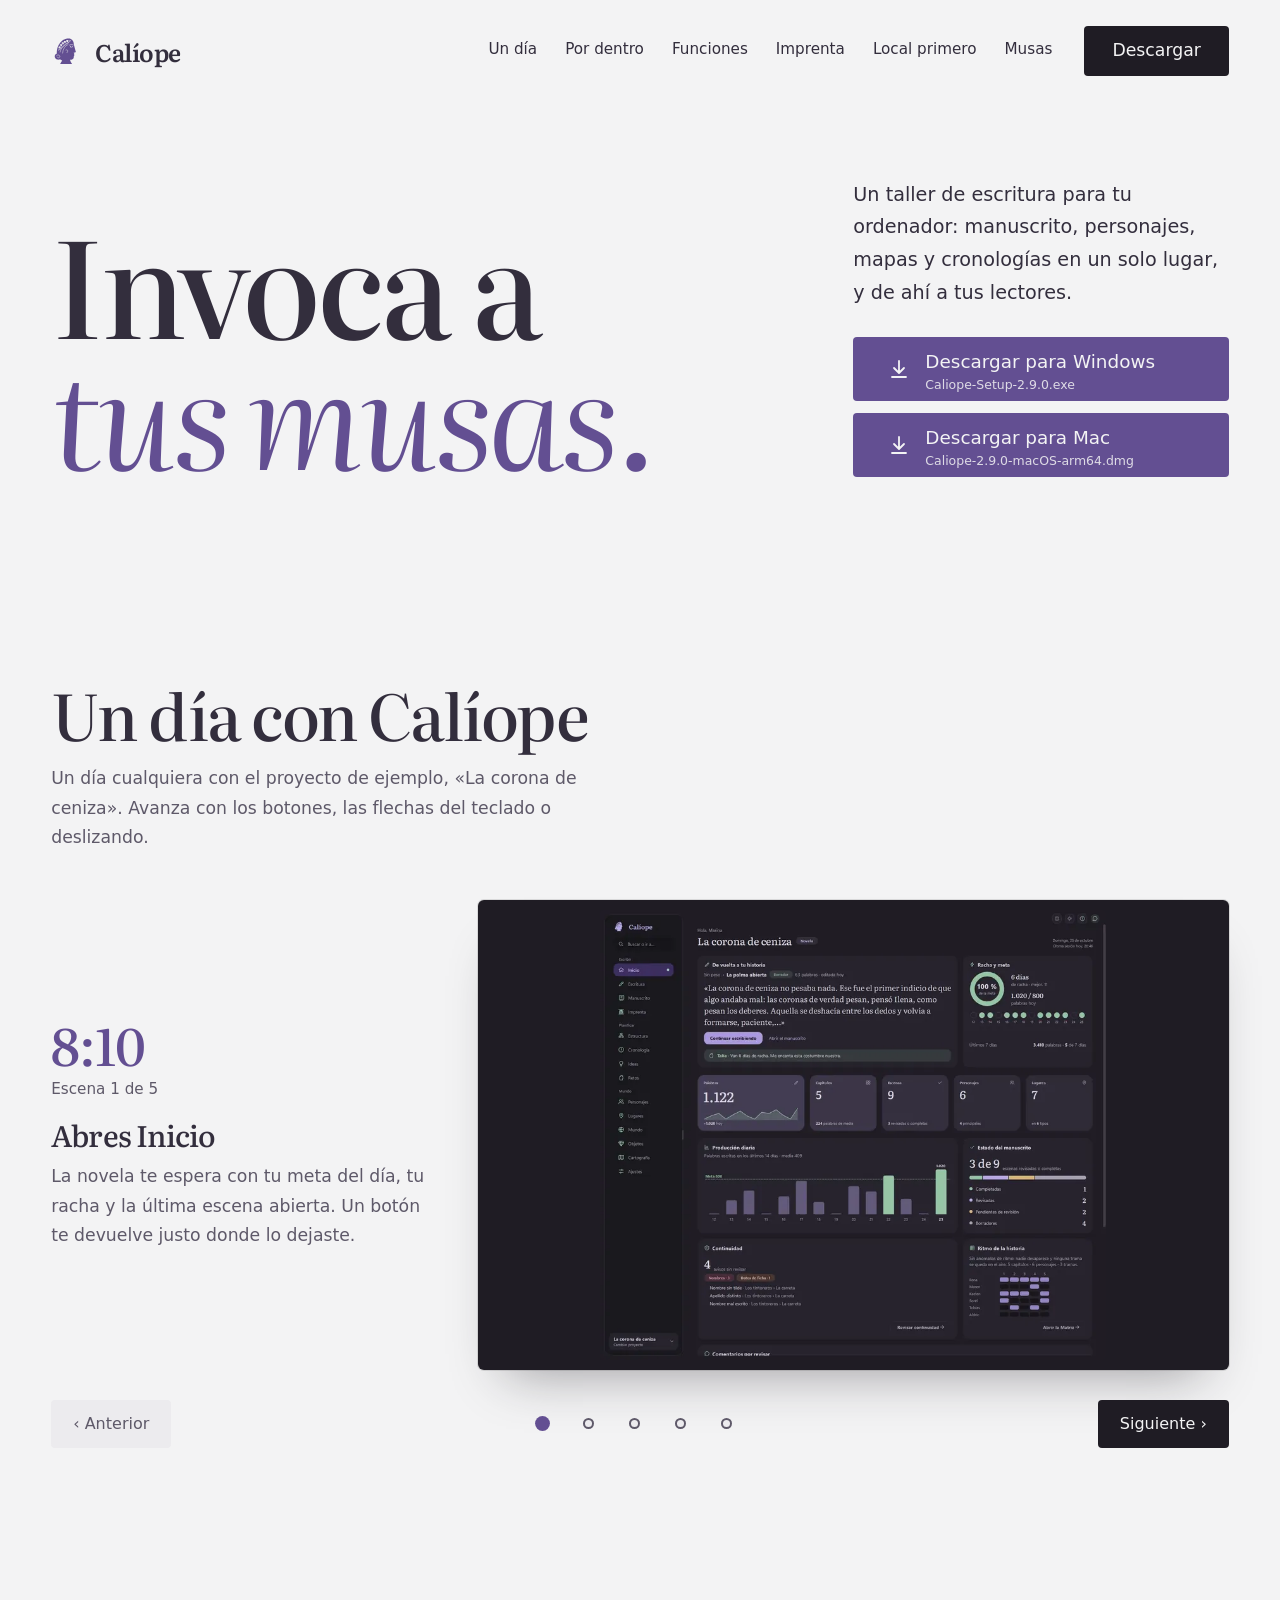
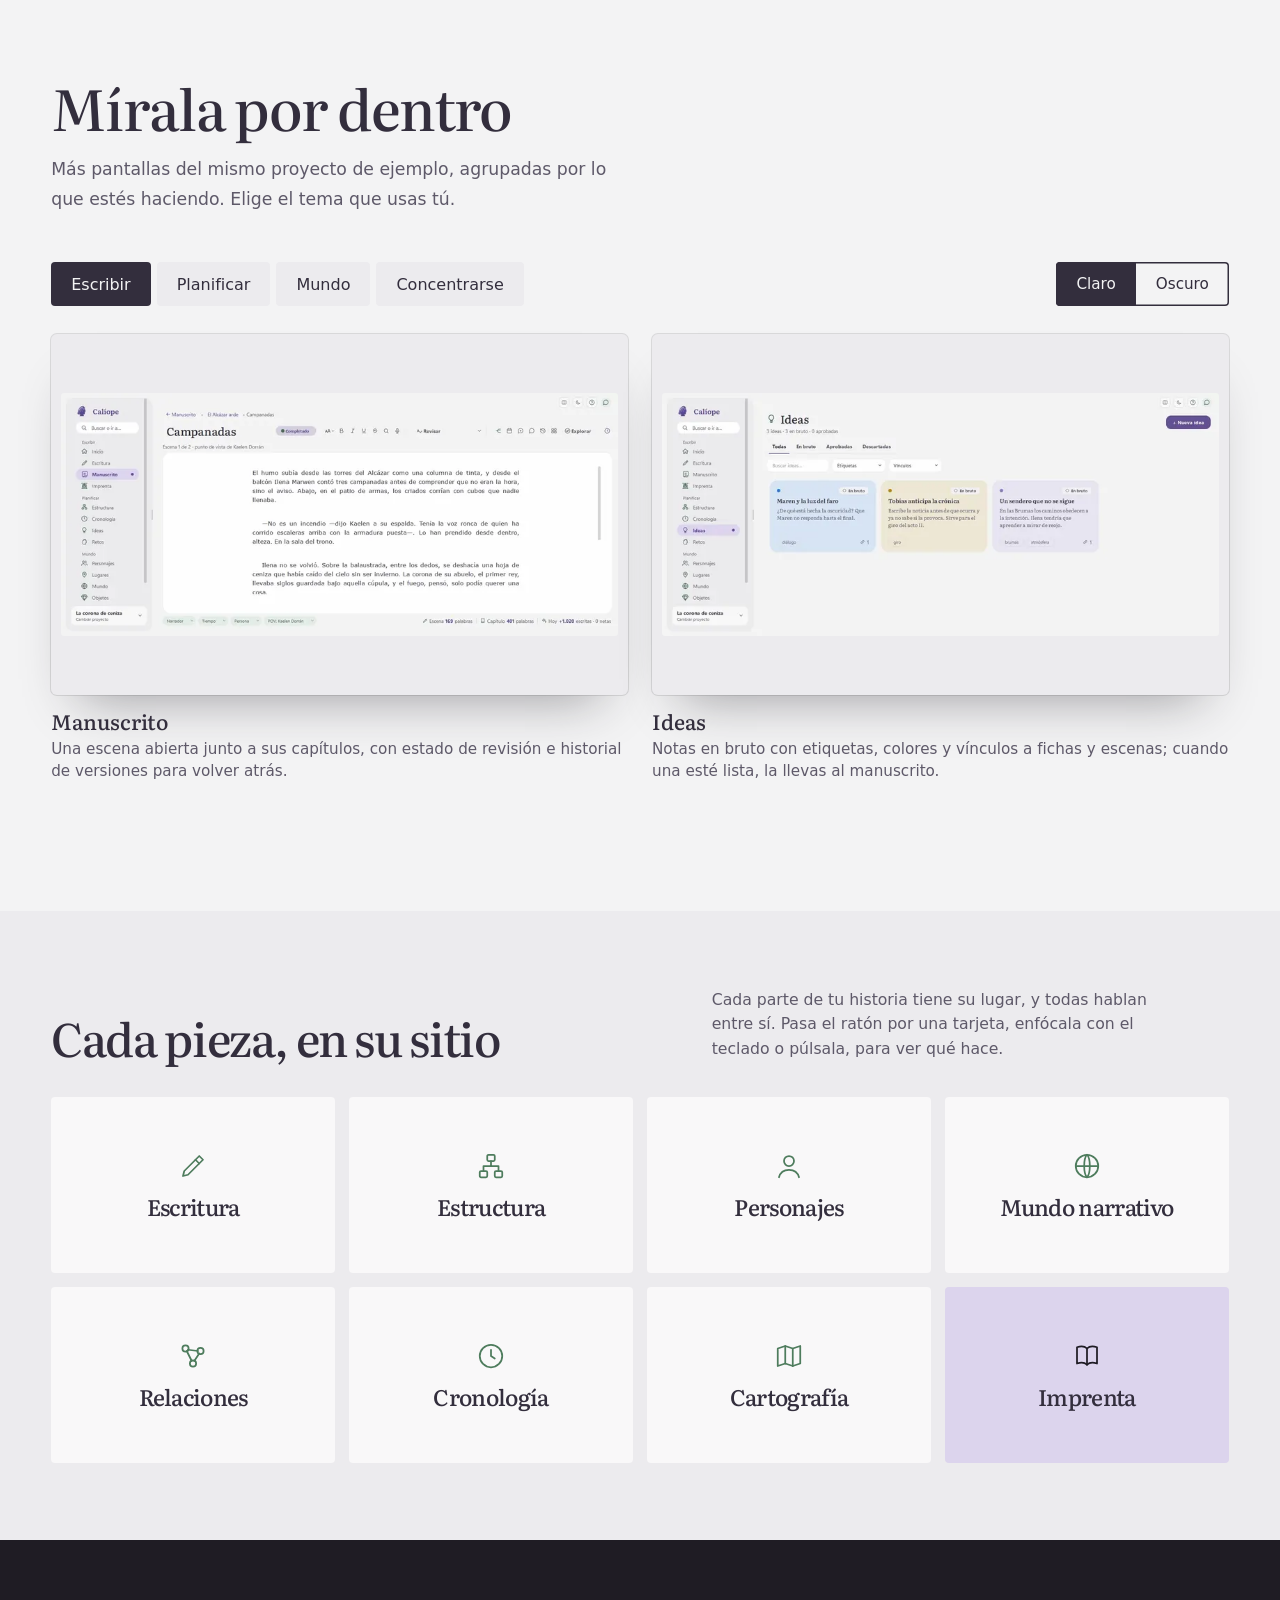
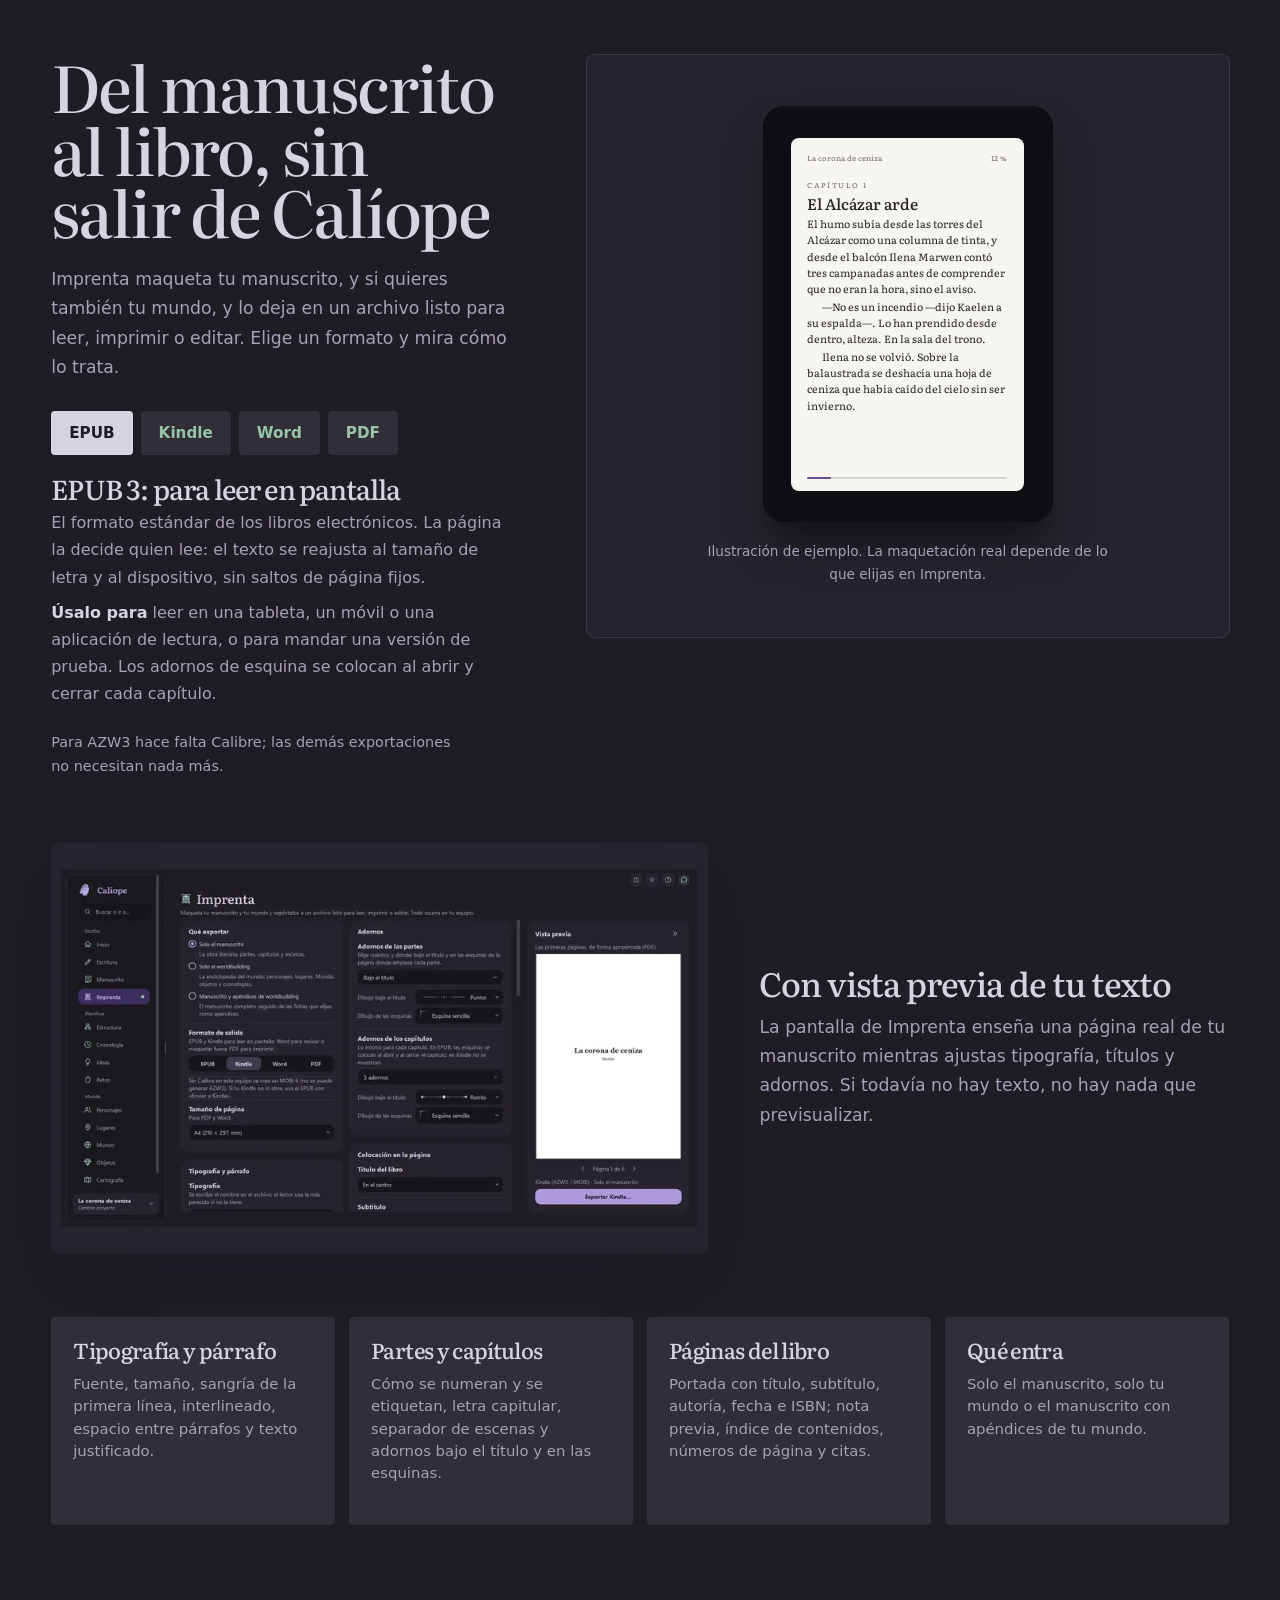
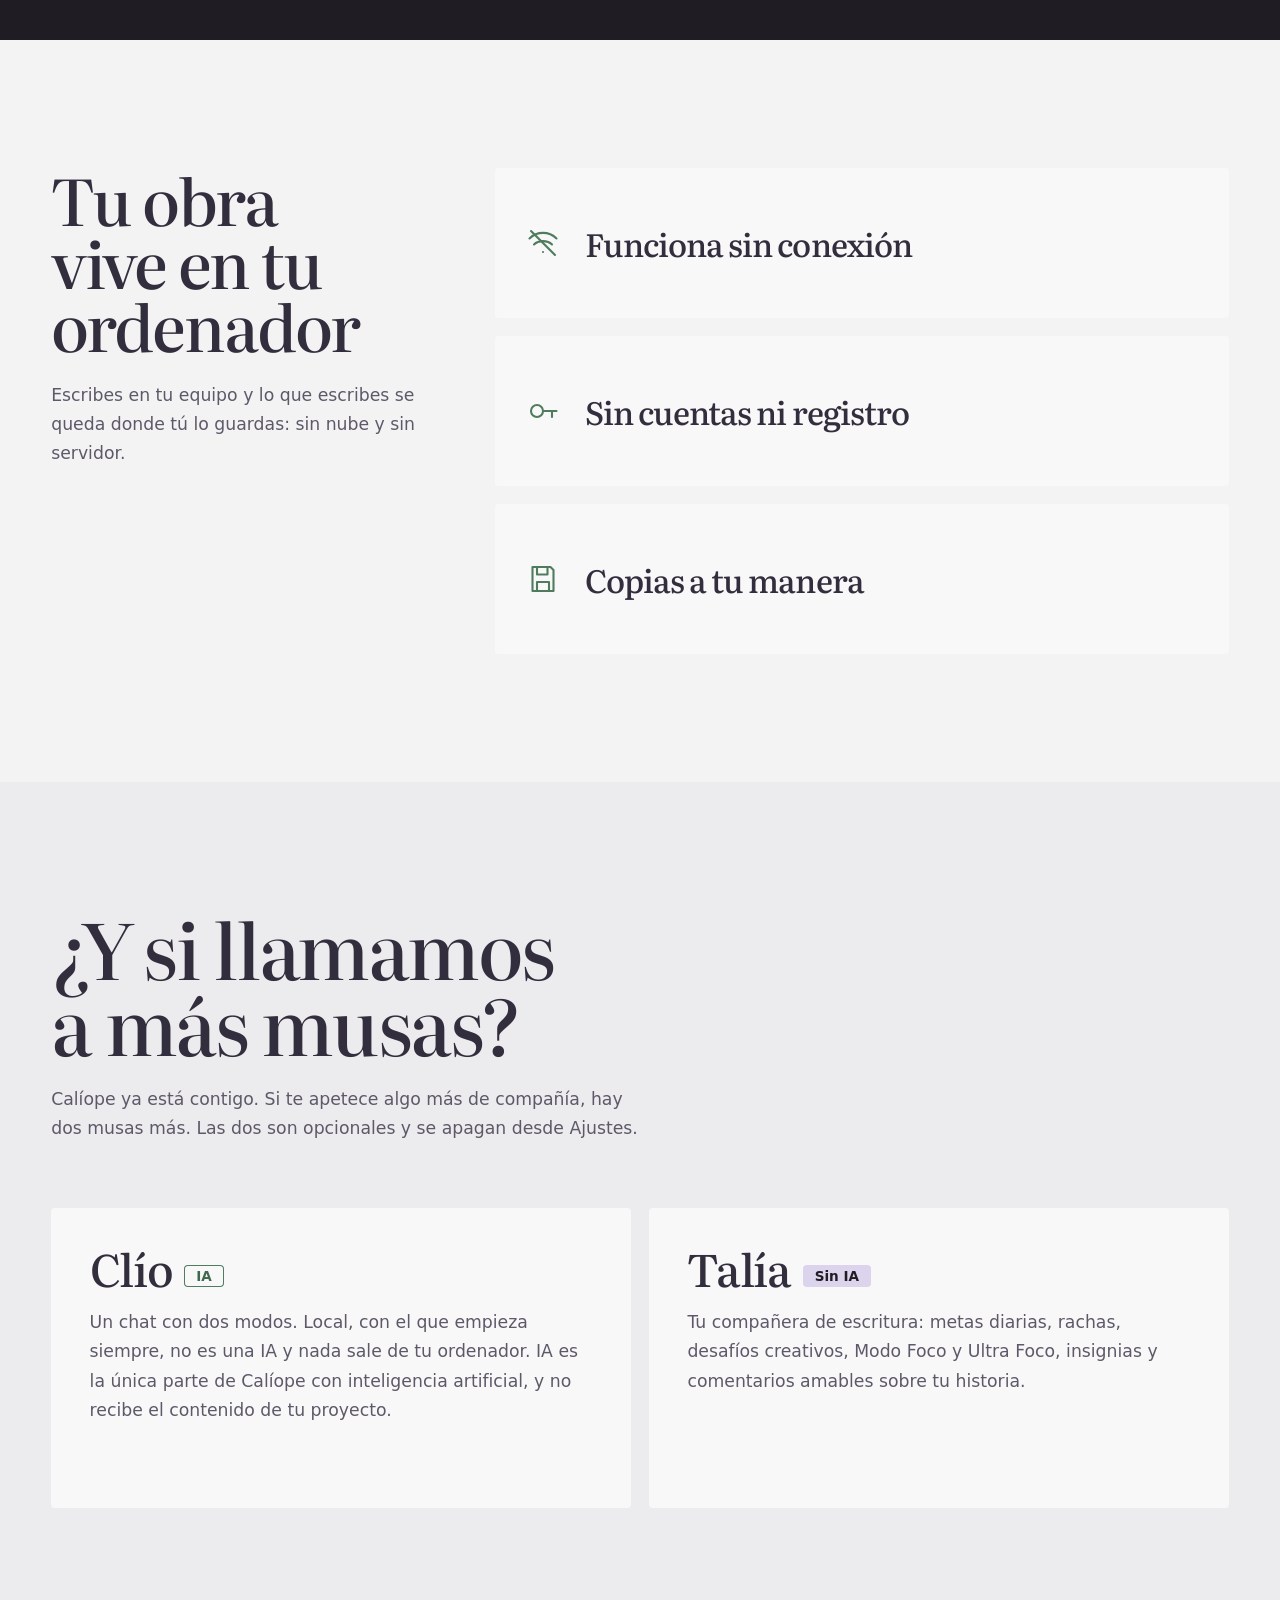
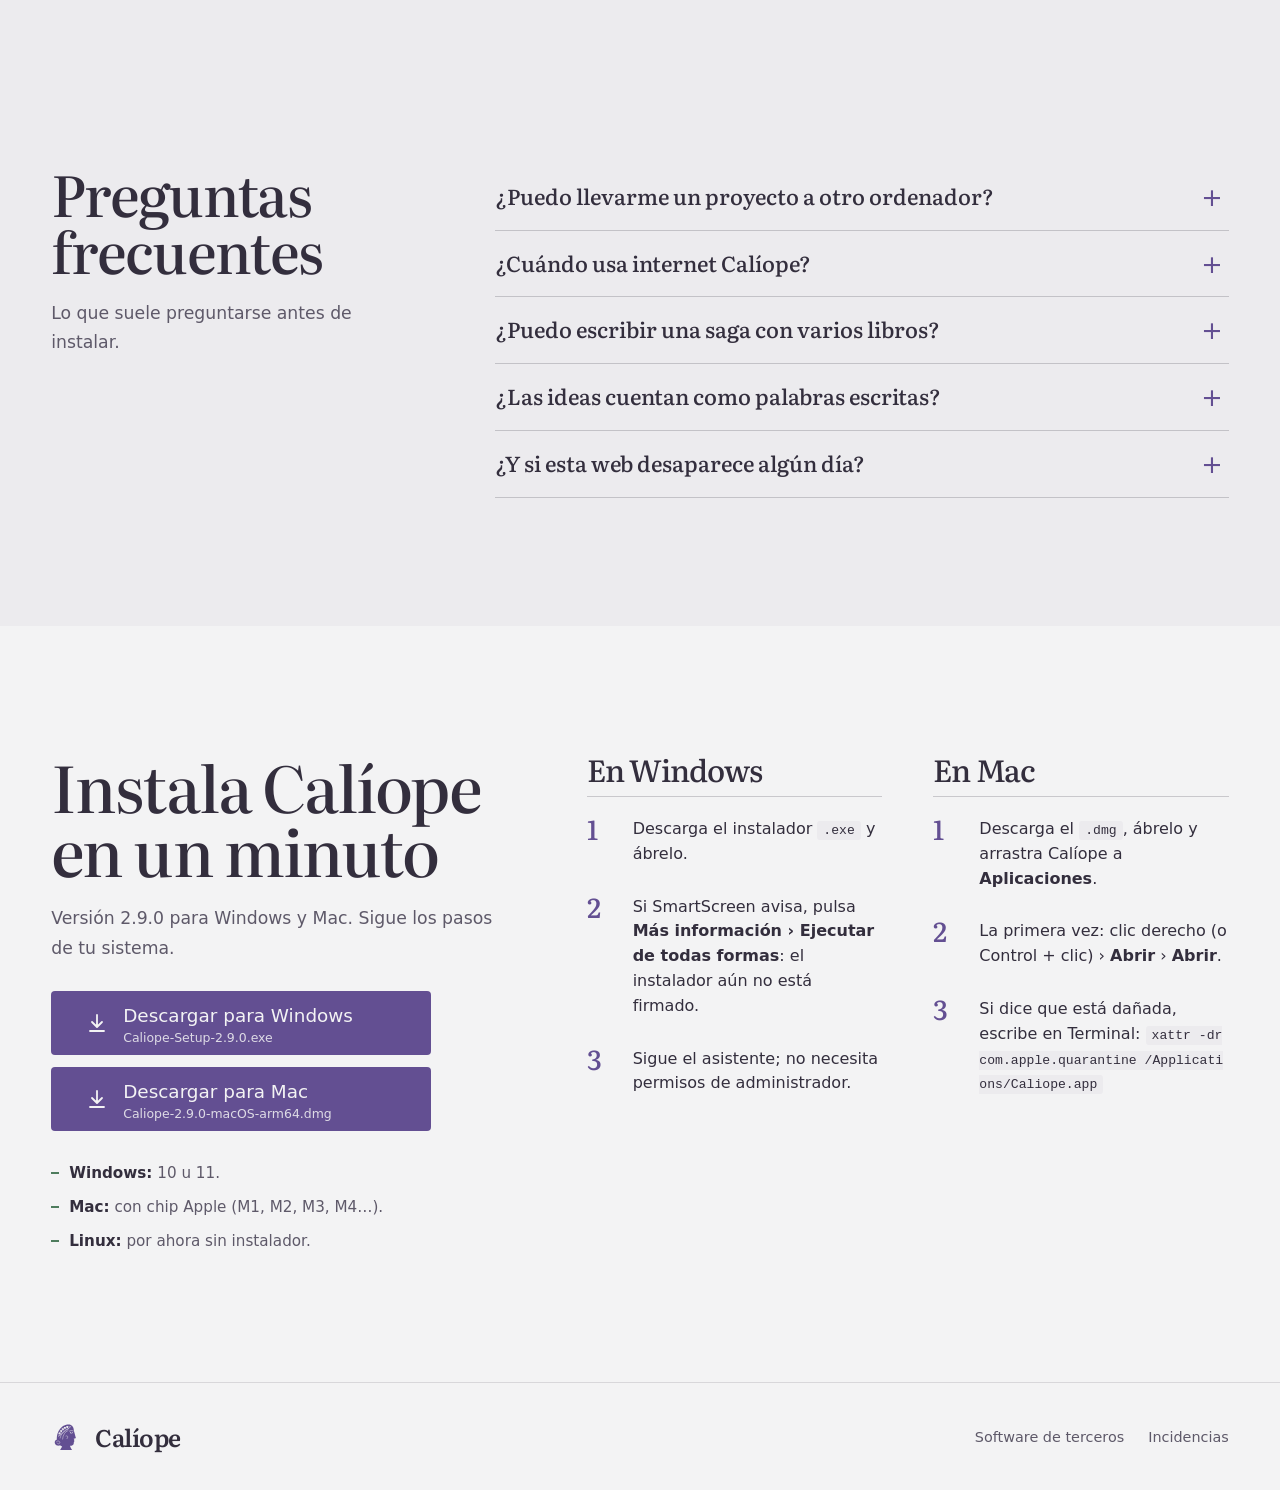
==== commit b0e7c330: "Calíope 2.9.0: paleta «Lavanda en papel» y web renovada" ====
--- a/docs/index.html
+++ b/docs/index.html
@@ -3,20 +3,25 @@
 <head>
 <meta charset="utf-8">
 <meta name="viewport" content="width=device-width, initial-scale=1">
-<meta name="caliope-version" content="2.8.1">
+<meta name="caliope-version" content="2.9.0">
 <title>Calíope — Invoca a tus musas. Da vida a tus mundos.</title>
 <meta name="description" content="Calíope es una aplicación de escritorio para escritores: manuscrito con revisión de continuidad, escaleta y matriz de ritmo, personajes, mundo, mapas, cronologías y exportación a EPUB, Kindle, DOCX y PDF. Todo en tu ordenador, sin cuentas ni nube.">
-<meta name="theme-color" content="#F4EFE6">
+<meta name="theme-color" content="#F3F3F4">
 <meta name="color-scheme" content="light">
 <meta property="og:title" content="Calíope — Invoca a tus musas. Da vida a tus mundos.">
 <meta property="og:description" content="Tu musa para la escritura: manuscrito, continuidad, estructura, mundo, mapas y cronologías, 100 % en tu ordenador.">
 <meta property="og:type" content="website">
+<meta property="og:image" content="https://marinaescobar.github.io/caliope/assets/og.png">
+<meta property="og:image:width" content="1200">
+<meta property="og:image:height" content="630">
+<meta name="twitter:card" content="summary_large_image">
 <link rel="icon" href="assets/favicon.svg" type="image/svg+xml">
-<link rel="preconnect" href="https://fonts.googleapis.com">
-<link href="https://fonts.googleapis.com/css2?family=Fraunces:opsz,wght@9..144,400;9..144,500;9..144,600&family=Instrument+Sans:wght@400;500;600&display=swap" rel="stylesheet">
 <link rel="stylesheet" href="css/style.css">
+<link rel="stylesheet" href="css/extra.css">
+<script>document.documentElement.className+=" js"</script>
 </head>
 <body>
+<a class="skip" href="#contenido">Saltar al contenido</a>
 <svg width="0" height="0" style="position:absolute"><defs>
 <symbol id="pen" viewBox="0 0 24 24" fill="none" stroke="currentColor" stroke-width="1.4" stroke-linecap="round" stroke-linejoin="round"><path d="M4 20l1-4L17 4l3 3L8 19z"/><path d="M14 7l3 3"/></symbol>
 <symbol id="tree" viewBox="0 0 24 24" fill="none" stroke="currentColor" stroke-width="1.4" stroke-linecap="round" stroke-linejoin="round"><rect x="9" y="3" width="6" height="5" rx="1"/><rect x="3" y="16" width="6" height="5" rx="1"/><rect x="15" y="16" width="6" height="5" rx="1"/><path d="M12 8v4M6 16v-4h12v4"/></symbol>
@@ -33,54 +38,82 @@
 </defs></svg>
 
 <header class="top"><a class="brand" href="#"><span class="mark" aria-hidden="true"><!--LOGO--><svg xmlns="http://www.w3.org/2000/svg" viewBox="0 0 100 100"><defs><mask id="m" maskUnits="userSpaceOnUse" x="0" y="0" width="100" height="100"><rect width="100" height="100" fill="#fff"/><path d="M57.00 19.50C41.00 19.50 27.00 30.00 22.50 47.00Z" fill="none" stroke="#000" stroke-width="1.25" stroke-linecap="round"/><path d="M50.21 19.38C51.03 22.15 48.99 24.60 46.12 24.30C45.30 21.53 47.35 19.07 50.21 19.38Z" fill="#000"/><path d="M50.53 20.82C48.04 22.29 45.16 20.90 44.76 18.04C47.25 16.58 50.13 17.97 50.53 20.82Z" fill="#000"/><path d="M42.95 21.58C44.34 24.11 42.86 26.94 39.99 27.26C38.60 24.73 40.08 21.89 42.95 21.58Z" fill="#000"/><path d="M43.56 22.92C41.44 24.88 38.33 24.14 37.34 21.43C39.45 19.47 42.56 20.22 43.56 22.92Z" fill="#000"/><path d="M36.34 25.26C38.24 27.44 37.40 30.52 34.67 31.44C32.77 29.27 33.61 26.18 36.34 25.26Z" fill="#000"/><path d="M37.23 26.45C35.58 28.81 32.38 28.75 30.83 26.32C32.48 23.95 35.68 24.01 37.23 26.45Z" fill="#000"/><path d="M30.60 30.34C32.92 32.06 32.76 35.25 30.28 36.73C27.96 35.01 28.13 31.81 30.60 30.34Z" fill="#000"/><path d="M31.72 31.31C30.61 33.97 27.47 34.58 25.44 32.54C26.55 29.87 29.69 29.26 31.72 31.31Z" fill="#000"/><path d="M25.94 36.70C28.56 37.90 29.07 41.06 26.95 43.02C24.33 41.82 23.82 38.67 25.94 36.70Z" fill="#000"/><path d="M27.23 37.42C26.70 40.25 23.76 41.51 21.34 39.93C21.87 37.10 24.81 35.84 27.23 37.42Z" fill="#000"/><path d="M52 25.5C38 29 29 41 27 53" fill="none" stroke="#000" stroke-width="1.25" stroke-linecap="round" stroke-linejoin="round"/><path d="M50 31C41 35 35 44 34 56" fill="none" stroke="#000" stroke-width="1.25" stroke-linecap="round" stroke-linejoin="round"/><path d="M16 64C19 60 25 61 26 66C26 70 21 72 19 69" fill="none" stroke="#000" stroke-width="1.25" stroke-linecap="round" stroke-linejoin="round"/><path d="M44 47C49 44.5 51.5 50 47 55" fill="none" stroke="#000" stroke-width="1.25" stroke-linecap="round" stroke-linejoin="round"/><path d="M54.5 32.5C58 30.5 62 30.5 65.2 32.2" fill="none" stroke="#000" stroke-width="1.5" stroke-linecap="round"/><path d="M55.5 37.5C57.5 34.8 62 34.8 64.8 37.2C62 40 57.5 40.2 55.5 37.5Z" fill="#000"/><circle cx="60.4" cy="37.3" r="1.9" fill="#fff"/></mask></defs><path d="M54.00 13.00L55.46 13.35L56.86 13.83L58.17 14.44L59.41 15.16L60.56 16.00L61.63 16.93L62.61 17.95L63.50 19.06L64.30 20.25L65.00 21.50L65.60 22.81L66.09 24.18L66.49 25.59L66.77 27.03L66.94 28.51L67.00 30.00L72.50 50.50L73.19 52.31L72.31 53.69L70.00 54.50L66.50 55.20L68.12 57.40L69.00 59.00L68.36 60.15L67.50 61.00L68.50 62.56L68.00 64.50L66.91 66.06L66.80 68.00L66.85 69.49L66.50 70.94L65.75 72.28L64.59 73.49L63.00 74.50L61.75 75.03L60.52 75.42L59.31 75.70L58.15 75.88L57.04 75.97L56.00 76.00L56.30 77.09L56.64 78.18L57.04 79.27L57.49 80.36L57.98 81.45L58.53 82.55L59.12 83.64L59.77 84.73L60.46 85.82L61.21 86.91L62.00 88.00L27.00 88.00L27.67 86.70L28.33 85.47L29.00 84.30L29.67 83.17L30.33 82.09L31.00 81.04L31.67 80.01L32.33 79.00L33.00 78.00L31.84 77.46L30.70 76.87L29.59 76.23L28.51 75.56L27.47 74.83L26.69 74.25L25.16 74.91L23.39 75.35L21.50 75.50L19.61 75.35L17.84 74.91L16.20 74.20L14.73 73.27L13.47 72.12L12.43 70.79L11.66 69.31L11.17 67.71L11.00 66.00L11.17 64.29L11.66 62.69L12.43 61.21L13.47 59.88L14.73 58.73L16.20 57.80L17.12 57.40L17.04 56.42L17.00 55.00L17.02 53.44L17.10 51.88L17.22 50.34L17.39 48.82L17.60 47.30L17.86 45.80L18.17 44.32L18.52 42.86L18.91 41.42L19.35 39.99L19.83 38.59L20.35 37.22L20.91 35.86L21.51 34.54L22.14 33.24L22.82 31.96L23.53 30.72L24.28 29.51L25.06 28.33L25.88 27.19L26.74 26.08L27.62 25.00L28.54 23.96L29.50 22.96L30.48 22.00L31.49 21.08L32.53 20.21L33.60 19.37L34.70 18.59L35.83 17.84L36.98 17.15L38.16 16.50L39.36 15.91L40.59 15.36L41.84 14.87L43.11 14.43L44.40 14.04L45.72 13.72L47.05 13.45L48.40 13.23L49.78 13.08L51.17 12.99L52.58 12.96L54.00 13.00Z" fill="currentColor" mask="url(#m)"/></svg><!--/LOGO--></span>Calíope</a>
-<nav class="links"><a href="#funciones">Funciones</a><a href="#imprenta">Imprenta</a><a href="#local">Local primero</a><a href="#musas">Musas</a></nav>
+<nav class="links"><a href="#dia">Un día</a><a href="#dentro">Por dentro</a><a href="#funciones">Funciones</a><a href="#imprenta">Imprenta</a><a href="#local">Local primero</a><a href="#musas">Musas</a></nav>
 <a class="btn" href="#descarga">Descargar</a></header>
 
-<main>
+<main id="contenido" tabindex="-1">
 <section class="hero"><div class="wrap">
 <h1>Invoca a<span>tus musas.</span></h1>
 <aside><p>Un taller de escritura para tu ordenador: manuscrito, personajes, mapas y cronologías en un solo lugar, y de ahí a tus lectores.</p>
-<div class="dl"><a class="btn big" href="https://github.com/marinaescobar/caliope/releases/download/v2.8.1/Caliope-Setup-2.8.1.exe"><svg aria-hidden="true"><use href="#dl"/></svg><span>Descargar para Windows<small>Caliope-Setup-2.8.1.exe</small></span></a>
-<a class="btn big" href="https://github.com/marinaescobar/caliope/releases/download/v2.8.1/Caliope-2.8.1-macOS-arm64.dmg"><svg aria-hidden="true"><use href="#dl"/></svg><span>Descargar para Mac<small>Caliope-2.8.1-macOS-arm64.dmg</small></span></a></div>
-<p class="free">Gratis, sin registro y sin conexión.</p></aside></div>
+<div class="dl"><a class="btn big" href="https://github.com/marinaescobar/caliope/releases/download/v2.9.0/Caliope-Setup-2.9.0.exe"><svg aria-hidden="true"><use href="#dl"/></svg><span>Descargar para Windows<small>Caliope-Setup-2.9.0.exe</small></span></a>
+<a class="btn big" href="https://github.com/marinaescobar/caliope/releases/download/v2.9.0/Caliope-2.9.0-macOS-arm64.dmg"><svg aria-hidden="true"><use href="#dl"/></svg><span>Descargar para Mac<small>Caliope-2.9.0-macOS-arm64.dmg</small></span></a></div>
+</aside></div>
 </section>
 
+<section class="day" id="dia" aria-labelledby="dia-h"><div class="wrap">
+<h2 id="dia-h">Un día con Calíope</h2>
+<p class="lead">Un día cualquiera con el proyecto de ejemplo, «La corona de ceniza». Avanza con los botones, las flechas del teclado o deslizando.</p>
+<div class="story" data-story>
+<ol class="chapters">
+<li class="ch" data-title="Primera hora"><div class="t"><span class="k">8:10</span><span class="lbl">Escena 1 de 5</span><h3>Abres Inicio</h3><p>La novela te espera con tu meta del día, tu racha y la última escena abierta. Un botón te devuelve justo donde lo dejaste.</p></div><figure class="fr"><img src="img/dark/inicio.webp" srcset="img/dark/inicio-800.webp 800w, img/dark/inicio.webp 1600w" sizes="(min-width:1100px) 700px, 92vw" data-n="inicio" data-w="1600" width="1600" height="1421" alt="Pantalla de Inicio con la meta diaria, la racha, la última escena abierta y las baldosas del proyecto" loading="lazy" decoding="async"></figure></li>
+<li class="ch" data-title="La escena"><div class="t"><span class="k">9:30</span><span class="lbl">Escena 2 de 5</span><h3>Escribes la escena</h3><p>Sigues en el capítulo cinco. El texto ocupa el centro, el índice espera a un lado y el formato aparece solo cuando lo pides.</p></div><figure class="fr"><img src="img/dark/escritura.webp" srcset="img/dark/escritura-800.webp 800w, img/dark/escritura.webp 1600w" sizes="(min-width:1100px) 700px, 92vw" data-n="escritura" data-w="1600" width="1600" height="900" alt="Módulo Escritura: el manuscrito entero en un solo editor, con la barra de formato y las divisiones de capítulos y escenas" loading="lazy" decoding="async"></figure></li>
+<li class="ch" data-title="Algo no casa"><div class="t"><span class="k">11:15</span><span class="lbl">Escena 3 de 5</span><h3>Algo no casa</h3><p>Calíope avisa de que un apellido no coincide con su ficha y de que unos ojos eran grises, no azules. Corriges desde el propio aviso o lo dejas si fue a propósito.</p></div><figure class="fr"><img src="img/dark/continuidad.webp" srcset="img/dark/continuidad-800.webp 800w, img/dark/continuidad.webp 1600w" sizes="(min-width:1100px) 700px, 92vw" data-n="continuidad" data-w="1600" width="1600" height="900" alt="Pestaña Continuidad con avisos sobre apellidos y rasgos que no coinciden con las fichas" loading="lazy" decoding="async"></figure></li>
+<li class="ch" data-title="El ritmo"><div class="t"><span class="k">13:40</span><span class="lbl">Escena 4 de 5</span><h3>Miras el ritmo</h3><p>En la Matriz ves que Sorel lleva tres capítulos sin aparecer. Si es lo que buscabas, lo marcas como intencional; si no, ya sabes dónde mirar.</p></div><figure class="fr"><img src="img/dark/matriz.webp" srcset="img/dark/matriz-800.webp 800w, img/dark/matriz.webp 1040w" sizes="(min-width:1100px) 700px, 92vw" data-n="matriz" data-w="1040" width="1040" height="700" alt="Matriz de ritmo: capítulos en las filas, personajes en las columnas y las ausencias prolongadas resaltadas" loading="lazy" decoding="async"></figure></li>
+<li class="ch" data-title="El libro"><div class="t"><span class="k">20:00</span><span class="lbl">Escena 5 de 5</span><h3>Cierras con el libro</h3><p>Al caer la tarde compilas lo escrito y miras cómo quedan las páginas, con su índice y su nota previa.</p></div><figure class="fr bk" role="img" aria-label="Ilustración de un índice de contenidos y una nota previa maquetados"><div class="spread" style="width:min(100%,460px)" aria-hidden="true">
+<div class="pgw"><div class="pg cpg"><p class="cl">Contenido</p><div class="orn"><i></i></div><ul class="toc"><li><span>El Alcázar arde</span><i></i><span>13</span></li><li><span>Los tintoreros</span><i></i><span>27</span></li><li><span>Un sendero que no se sigue</span><i></i><span>41</span></li><li><span>La isla del faro</span><i></i><span>58</span></li><li><span>Sin peso</span><i></i><span>73</span></li></ul><p class="fo">7</p></div></div>
+<div class="pgw"><div class="pg cpg"><p class="cl">Nota previa</p><div class="orn"><i></i></div><p class="tx">Esta historia nació de una pregunta: qué pesa más, una corona o una promesa.</p><p class="tx">Los nombres y los lugares son inventados. Las cenizas, no.</p><p class="fo">8</p></div></div>
+</div></figure></li>
+</ol>
+<div class="ctrl"><button type="button" data-prev>‹ Anterior</button><ol class="dots" aria-label="Escenas"></ol><button type="button" data-next>Siguiente ›</button></div>
+<p class="sr" aria-live="polite"></p>
+</div></div></section>
+
 <section class="shots" id="dentro"><div class="wrap">
-<h2>Mírala por dentro</h2><p class="lead">Capturas de la versión 2.5.1 con un proyecto de ejemplo, en el tema oscuro.</p>
-<div class="gal">
-<figure><div class="fr"><img src="img/escritura.webp" width="1600" height="900" alt="Módulo Escritura: todo el manuscrito al completo en un solo editor, con la barra de formato y las divisiones de capítulos y escenas"></div><figcaption><b>Escritura</b>Tu manuscrito al completo en una misma página. Importa un archivo y Calíope detecta partes, capítulos y escenas; tú confirmas las dudas.</figcaption></figure>
-<figure><div class="fr"><img src="img/manuscrito.webp" width="1600" height="700" alt="Módulo Manuscrito: una escena abierta en el editor con su panel de capítulos"></div><figcaption><b>Manuscrito</b>Partes, capítulos y escenas con estados e historial de versiones. Lo que escribes aquí se ve en Escritura, y al revés.</figcaption></figure>
-<figure><div class="fr"><img src="img/matriz.webp" width="1040" height="700" alt="Matriz de Calíope: capítulos en las filas y personajes en las columnas, con las ausencias prolongadas resaltadas"></div><figcaption><b>Matriz de ritmo</b>Quién aparece en cada capítulo y dónde se enfría la trama.</figcaption></figure>
-<figure><div class="fr"><img src="img/continuidad.webp" width="1600" height="900" alt="Pestaña Continuidad del Manuscrito con avisos sobre nombres y rasgos que no coinciden con las fichas"></div><figcaption><b>Continuidad</b>Avisos locales cuando un nombre o un rasgo no casa con tus fichas.</figcaption></figure>
-<figure><div class="fr"><img src="img/ideas.webp" width="1600" height="700" alt="Módulo Ideas con tres notas en bruto"></div><figcaption><b>Ideas</b>Apunta lo que se te ocurre y, cuando esté listo, llévalo al manuscrito o a una ficha.</figcaption></figure>
-<figure><div class="fr"><img src="img/ultrafoco.webp" width="1600" height="940" alt="Modo Ultra Foco: pantalla completa con el texto centrado y la barra flotante"></div><figcaption><b>Ultra Foco</b>Pantalla completa, texto centrado y ambientes reales para no distraerte.</figcaption></figure>
+<h2>Mírala por dentro</h2><p class="lead">Más pantallas del mismo proyecto de ejemplo, agrupadas por lo que estés haciendo. Elige el tema que usas tú.</p>
+<div data-gal data-theme="light" class="tabs">
+<div class="gbar"><div class="tl" role="tablist" aria-label="Tareas"><button type="button" role="tab" id="t0" aria-controls="p0" aria-selected="true" tabindex="0">Escribir</button><button type="button" role="tab" id="t1" aria-controls="p1" aria-selected="false" tabindex="-1">Planificar</button><button type="button" role="tab" id="t2" aria-controls="p2" aria-selected="false" tabindex="-1">Mundo</button><button type="button" role="tab" id="t3" aria-controls="p3" aria-selected="false" tabindex="-1">Concentrarse</button></div><div class="gt" role="group" aria-label="Tema de las capturas"><button type="button" data-gt="light" aria-pressed="true">Claro</button><button type="button" data-gt="dark" aria-pressed="false">Oscuro</button></div></div>
+<div class="tp" role="tabpanel" id="p0" aria-labelledby="t0"><figure><div class="fr"><img src="img/light/manuscrito.webp" srcset="img/light/manuscrito-800.webp 800w, img/light/manuscrito.webp 1600w" sizes="(min-width:1100px) 560px, (min-width:700px) 46vw, 92vw" data-n="manuscrito" data-w="1600" width="1600" height="700" alt="Módulo Manuscrito con una escena abierta y el panel de capítulos" loading="lazy" decoding="async"></div><figcaption><b>Manuscrito</b>Una escena abierta junto a sus capítulos, con estado de revisión e historial de versiones para volver atrás.</figcaption></figure><figure><div class="fr"><img src="img/light/ideas.webp" srcset="img/light/ideas-800.webp 800w, img/light/ideas.webp 1600w" sizes="(min-width:1100px) 560px, (min-width:700px) 46vw, 92vw" data-n="ideas" data-w="1600" width="1600" height="700" alt="Módulo Ideas con tres notas en bruto, con etiquetas y colores" loading="lazy" decoding="async"></div><figcaption><b>Ideas</b>Notas en bruto con etiquetas, colores y vínculos a fichas y escenas; cuando una esté lista, la llevas al manuscrito.</figcaption></figure></div><div class="tp" role="tabpanel" id="p1" aria-labelledby="t1"><figure><div class="fr"><img src="img/light/escaleta.webp" srcset="img/light/escaleta-800.webp 800w, img/light/escaleta.webp 1600w" sizes="(min-width:1100px) 560px, (min-width:700px) 46vw, 92vw" data-n="escaleta" data-w="1600" width="1600" height="720" alt="Escaleta con tarjetas de escena agrupadas por tramas" loading="lazy" decoding="async"></div><figcaption><b>Escaleta</b>Tarjetas de escena agrupadas por actos o tramas; las reordenas para probar otra estructura.</figcaption></figure><figure><div class="fr"><img src="img/light/cronologia.webp" srcset="img/light/cronologia-800.webp 800w, img/light/cronologia.webp 1600w" sizes="(min-width:1100px) 560px, (min-width:700px) 46vw, 92vw" data-n="cronologia" data-w="1600" width="1600" height="940" alt="Línea de tiempo con eventos sobre un calendario propio" loading="lazy" decoding="async"></div><figcaption><b>Cronología</b>Los eventos de tu historia ordenados sobre el calendario que definas.</figcaption></figure></div><div class="tp" role="tabpanel" id="p2" aria-labelledby="t2"><figure><div class="fr"><img src="img/light/personajes.webp" srcset="img/light/personajes-800.webp 800w, img/light/personajes.webp 1600w" sizes="(min-width:1100px) 560px, (min-width:700px) 46vw, 92vw" data-n="personajes" data-w="1600" width="1600" height="940" alt="Ficha de personaje con su índice lateral de secciones" loading="lazy" decoding="async"></div><figcaption><b>Ficha de personaje</b>Datos, aspecto, psicología y galería en secciones que se despliegan, con un índice lateral para saltar.</figcaption></figure><figure><div class="fr"><img src="img/light/relaciones.webp" srcset="img/light/relaciones-800.webp 800w, img/light/relaciones.webp 1600w" sizes="(min-width:1100px) 560px, (min-width:700px) 46vw, 92vw" data-n="relaciones" data-w="1600" width="1600" height="940" alt="Mapa de relaciones entre personajes, con un color por tipo de vínculo" loading="lazy" decoding="async"></div><figcaption><b>Relaciones</b>Los vínculos entre personajes como un grafo que puedes mover; cada tipo de relación tiene su color.</figcaption></figure><figure><div class="fr"><img src="img/light/genealogias.webp" srcset="img/light/genealogias-800.webp 800w, img/light/genealogias.webp 1600w" sizes="(min-width:1100px) 560px, (min-width:700px) 46vw, 92vw" data-n="genealogias" data-w="1600" width="1600" height="940" alt="Árbol genealógico de una casa, generación a generación" loading="lazy" decoding="async"></div><figcaption><b>Genealogías</b>El árbol de una casa, generación a generación, enlazado con las fichas.</figcaption></figure><figure><div class="fr"><img src="img/light/mapa.webp" srcset="img/light/mapa-800.webp 800w, img/light/mapa.webp 1600w" sizes="(min-width:1100px) 560px, (min-width:700px) 46vw, 92vw" data-n="mapa" data-w="1600" width="1600" height="940" alt="Mapa del mundo con capas y pines enlazados a fichas" loading="lazy" decoding="async"></div><figcaption><b>Cartografía</b>Un mapa del mundo con capas; cada pin abre la ficha del lugar.</figcaption></figure></div><div class="tp" role="tabpanel" id="p3" aria-labelledby="t3"><figure><div class="fr"><img src="img/light/ultrafoco.webp" srcset="img/light/ultrafoco-800.webp 800w, img/light/ultrafoco.webp 1600w" sizes="(min-width:1100px) 560px, (min-width:700px) 46vw, 92vw" data-n="ultrafoco" data-w="1600" width="1600" height="940" alt="Modo Ultra Foco: pantalla completa con el texto centrado y la barra flotante" loading="lazy" decoding="async"></div><figcaption><b>Ultra Foco</b>Pantalla completa, solo el texto y una barra que se esconde. Eliges fondo, fuente y ambiente sonoro.</figcaption></figure><figure><div class="fr"><img src="img/light/retos.webp" srcset="img/light/retos-800.webp 800w, img/light/retos.webp 1600w" sizes="(min-width:1100px) 560px, (min-width:700px) 46vw, 92vw" data-n="retos" data-w="1600" width="1600" height="900" alt="Pantalla de Retos con Modo Foco, racha, meta diaria e insignias" loading="lazy" decoding="async"></div><figcaption><b>Retos</b>Meta diaria, racha, Modo Foco con temporizador e insignias que Talía celebra contigo.</figcaption></figure></div>
 </div></div></section>
 
 <section class="fun" id="funciones"><div class="wrap">
-<div class="intro"><h2>Cada pieza, en su sitio</h2><p>Cada parte de tu historia tiene su lugar, y todas hablan entre sí. Pasa el ratón por una tarjeta, o púlsala, para ver qué hace.</p></div>
+<div class="intro"><h2>Cada pieza, en su sitio</h2><p>Cada parte de tu historia tiene su lugar, y todas hablan entre sí. Pasa el ratón por una tarjeta, enfócala con el teclado o púlsala, para ver qué hace.</p></div>
 <div class="deck">
-<div class="card" tabindex="0"><svg><use href="#pen"/></svg><h3>Escritura</h3><p>Todo el manuscrito reunido en un solo documento, con índice y sincronía con Manuscrito: partes, capítulos, escenas, versiones y corrector bajo demanda.</p></div>
-<div class="card" tabindex="0"><svg><use href="#tree"/></svg><h3>Estructura</h3><p>Una Escaleta de tarjetas por actos o tramas, y una Matriz que te enseña dónde se rompe el ritmo.</p></div>
+<div class="card" tabindex="0"><svg><use href="#pen"/></svg><h3>Escritura</h3><p>Todo el manuscrito reunido en un solo documento. Al importar un archivo detecta partes, capítulos y escenas, y tú confirmas las dudas.</p></div>
+<div class="card" tabindex="0"><svg><use href="#tree"/></svg><h3>Estructura</h3><p>Escaleta de tarjetas por actos o tramas y Matriz de presencia: quién aparece, en qué capítulos y dónde se enfría la trama.</p></div>
 <div class="card" tabindex="0"><svg><use href="#user"/></svg><h3>Personajes</h3><p>Fichas a medida para personajes, lugares y objetos, enlazadas con tus escenas.</p></div>
 <div class="card" tabindex="0"><svg><use href="#globe"/></svg><h3>Mundo narrativo</h3><p>Universo, mitología, bestiario, historia y civilizaciones, con campos para cada entrada.</p></div>
 <div class="card" tabindex="0"><svg><use href="#net"/></svg><h3>Relaciones</h3><p>Un mapa interactivo de vínculos y árboles genealógicos que se mantienen iguales entre sí.</p></div>
 <div class="card" tabindex="0"><svg><use href="#clock"/></svg><h3>Cronología</h3><p>Líneas temporales con el calendario que tu mundo necesite y edades a tu medida.</p></div>
-<div class="card" tabindex="0"><svg><use href="#map"/></svg><h3>Cartografía</h3><p>Mapas de mundos y planos de ciudades con capas, rejilla, símbolos y pines enlazados a tus fichas.</p></div>
-<div class="card imp" tabindex="0"><svg><use href="#book"/></svg><h3>Imprenta</h3><p>Compila tu novela con una maquetación cuidada: EPUB, PDF y AZW3 para tu e-reader.</p></div>
+<div class="card" tabindex="0"><svg><use href="#map"/></svg><h3>Cartografía</h3><p>Mapas de mundos y planos de ciudades con rejilla, símbolos y pines enlazados a tus fichas.</p></div>
+<div class="card imp" tabindex="0"><svg><use href="#book"/></svg><h3>Imprenta</h3><p>Compila tu novela con maquetación cuidada: EPUB, Kindle, Word y PDF.</p></div>
 </div></div></section>
 
-<section class="imp-sec" id="imprenta"><div class="wrap">
-<div><h2>Del manuscrito al libro, sin salir de Calíope</h2><p>Compila tu novela con una maquetación cuidada y llévala a tus lectores o a tu e-reader, todo en local.</p>
-<div class="fmts"><span class="fmt">EPUB</span><span class="fmt">PDF</span><span class="fmt">AZW3</span><span class="fmt">MOBI</span></div>
-<p style="font-size:.9rem">AZW3 requiere tener Calibre instalado; sin él, Calíope genera un MOBI propio.</p></div>
-<div><div class="book"><div class="page l"><div class="ep">«Quien nombra la ceniza, la hace arder.»</div><h3>La corona de ceniza</h3><p>—No te muevas —susurró alguien desde la penumbra—. Todavía no.</p></div><div class="page r"><p>Las velas se apagaron una a una, como si el aire hubiera decidido callar.</p><p>Nadie respiró hasta que la última llama se dobló, tembló y volvió a erguirse.</p></div></div>
-<p class="capt">Ilustración de ejemplo de cómo se vería una página maquetada.</p></div></div></section>
+<section class="imp-sec" id="imprenta" data-imp><div class="wrap">
+<div class="imp-top"><div><h2>Del manuscrito al libro, sin salir de Calíope</h2>
+<p class="lead">Imprenta maqueta tu manuscrito, y si quieres también tu mundo, y lo deja en un archivo listo para leer, imprimir o editar. Elige un formato y mira cómo lo trata.</p>
+<div class="fmtab" role="tablist" aria-label="Formatos de salida"><button type="button" role="tab" data-f="epub" aria-selected="true" tabindex="0">EPUB</button><button type="button" role="tab" data-f="kindle" aria-selected="false" tabindex="-1">Kindle</button><button type="button" role="tab" data-f="docx" aria-selected="false" tabindex="-1">Word</button><button type="button" role="tab" data-f="pdf" aria-selected="false" tabindex="-1">PDF</button></div>
+<div class="fd on" data-fd="epub"><h3>EPUB 3: para leer en pantalla</h3><p>El formato estándar de los libros electrónicos. La página la decide quien lee: el texto se reajusta al tamaño de letra y al dispositivo, sin saltos de página fijos.</p><p><b>Úsalo para</b> leer en una tableta, un móvil o una aplicación de lectura, o para mandar una versión de prueba. Los adornos de esquina se colocan al abrir y cerrar cada capítulo.</p></div>
+<div class="fd" data-fd="kindle"><h3>Kindle: AZW3 o MOBI</h3><p>Con Calibre instalado, Calíope genera AZW3; sin él, crea un MOBI propio.</p><p><b>Úsalo para</b> tu Kindle. Si no lo abre, el EPUB con «Enviar a Kindle» es la alternativa.</p></div>
+<div class="fd" data-fd="docx"><h3>Word (DOCX): para revisar o maquetar fuera</h3><p>Respeta el tamaño de página, la tipografía, los títulos y los números de página que hayas elegido.</p><p><b>Úsalo para</b> pasar el texto a otra persona que lo revise con control de cambios, o para terminar la maquetación en tu programa de siempre.</p></div>
+<div class="fd" data-fd="pdf"><h3>PDF: para imprimir</h3><p>Tamaño de página, márgenes, adornos y numeración quedan fijos tal como los ves en la vista previa.</p><p><b>Úsalo para</b> imprimir una copia, llevarla a una imprenta o compartir un original que no cambie de aspecto.</p></div>
+<p class="note" style="font-size:.9rem;color:var(--on-dark-2);margin:0">Para AZW3 hace falta Calibre; las demás exportaciones no necesitan nada más.</p></div>
+<div class="stage"><figure class="mock on" data-fm="epub" role="img" aria-label="Ilustración de un EPUB abierto en una tableta"><div class="tablet"><div class="pgw"><div class="screen"><div class="bar"><span>La corona de ceniza</span><span>12 %</span></div><p class="cl" style="margin-top:7cqw">Capítulo 1</p><h4 style="margin-top:1.5cqw">El Alcázar arde</h4><p>El humo subía desde las torres del Alcázar como una columna de tinta, y desde el balcón Ilena Marwen contó tres campanadas antes de comprender que no eran la hora, sino el aviso.</p><p>—No es un incendio —dijo Kaelen a su espalda—. Lo han prendido desde dentro, alteza. En la sala del trono.</p><p>Ilena no se volvió. Sobre la balaustrada se deshacía una hoja de ceniza que había caído del cielo sin ser invierno.</p><div class="pr"></div></div></div></div><figcaption>Ilustración de ejemplo. La maquetación real depende de lo que elijas en Imprenta.</figcaption></figure><figure class="mock" data-fm="kindle" role="img" aria-label="Ilustración de un libro de Kindle en un lector de tinta electrónica"><div class="kindle"><div class="pgw"><div class="screen"><div class="bar"><span>La corona de ceniza</span><span>Cap. 2</span></div><h4>La huida</h4><p>Salieron por las cocinas, entre el vapor y el olor a pan quemado. Kaelen abría paso con el hombro.</p><p>Ilena, con la capa de lana de una criada sobre el vestido, caminaba con la cabeza baja y el corazón golpeándole las costillas.</p><div class="pr"></div></div></div></div><figcaption>Ilustración de ejemplo. En Kindle los adornos de esquina no se muestran.</figcaption></figure><figure class="mock" data-fm="docx" role="img" aria-label="Ilustración de un documento de Word con el primer capítulo"><div class="win"><div class="tt">La corona de ceniza.docx</div><div class="rb"><b>Inicio</b><span>Insertar</span><span>Diseño</span><span>Revisar</span></div><div class="area"><div class="pgw"><div class="pg"><span class="hd">La corona de ceniza</span><h5>3. Los tintoreros</h5><p>En el callejón de los tintoreros las paredes goteaban morado y añil.</p><p>Tobías Quill los esperaba junto a una carreta, con el cuaderno bajo el brazo y cara de no haber dormido en tres noches.</p><span class="fo">1</span></div></div></div></div><figcaption>Ilustración de ejemplo. Tamaño de página, tipografía y títulos se llevan al documento.</figcaption></figure><figure class="mock" data-fm="pdf" role="img" aria-label="Ilustración de una página de título y un primer capítulo maquetados"><div class="spread" >
+<div class="pgw"><div class="pg tpg"><p class="ti">La corona de ceniza</p><p class="su">Una novela de fuego y memoria</p><div class="orn"><i></i></div><p class="au">Lía Ferrer</p><p class="ft">Primera edición, 2026<br>ISBN 978-84-000-0000-0</p></div></div>
+<div class="pgw"><div class="pg cpg"><p class="cl">Capítulo uno</p><p class="ct">El Alcázar arde</p><div class="orn"><i></i></div><p class="tx"><span class="dc">E</span>l humo subía desde las torres del Alcázar como una columna de tinta, y desde el balcón Ilena Marwen contó tres campanadas antes de comprender que no eran la hora, sino el aviso.</p><p class="tx">—No es un incendio —dijo Kaelen a su espalda—. Lo han prendido desde dentro, en la sala del trono.</p><p class="tx">Ilena no se volvió. Entre los dedos se deshacía una hoja de ceniza que había caído del cielo sin ser invierno.</p><p class="fo">13</p></div></div>
+</div><figcaption>Ilustración de ejemplo. Portada, adornos, letra capitular y numeración, como en la vista previa.</figcaption></figure></div></div>
+<div class="shot"><div class="fr"><img src="img/dark/imprenta.webp" srcset="img/dark/imprenta-800.webp 800w, img/dark/imprenta.webp 1600w" sizes="(min-width:1100px) 640px, 92vw" data-n="imprenta" data-w="1600" width="1600" height="900" alt="Pantalla de Imprenta con los ajustes de formato, tipografía y adornos y la vista previa de una página" loading="lazy" decoding="async"></div><div><h3>Con vista previa de tu texto</h3><p>La pantalla de Imprenta enseña una página real de tu manuscrito mientras ajustas tipografía, títulos y adornos. Si todavía no hay texto, no hay nada que previsualizar.</p></div></div>
+<ul class="cuida">
+<li><h3>Tipografía y párrafo</h3><p>Fuente, tamaño, sangría de la primera línea, interlineado, espacio entre párrafos y texto justificado.</p></li>
+<li><h3>Partes y capítulos</h3><p>Cómo se numeran y se etiquetan, letra capitular, separador de escenas y adornos bajo el título y en las esquinas.</p></li>
+<li><h3>Páginas del libro</h3><p>Portada con título, subtítulo, autoría, fecha e ISBN; nota previa, índice de contenidos, números de página y citas.</p></li>
+<li><h3>Qué entra</h3><p>Solo el manuscrito, solo tu mundo o el manuscrito con apéndices de tu mundo.</p></li>
+</ul></div></section>
 
 <section class="loc" id="local"><div class="wrap">
-<div><h2>Tu obra vive en tu ordenador</h2><p class="lead">Sin suscripciones, sin registro y sin nube. Escribes, y lo que escribes se queda donde tú lo guardas.</p></div>
+<div><h2>Tu obra vive en tu ordenador</h2><p class="lead">Escribes en tu equipo y lo que escribes se queda donde tú lo guardas: sin nube y sin servidor.</p></div>
 <div class="lines">
 <div class="line" tabindex="0"><svg><use href="#wifi"/></svg><h3>Funciona sin conexión</h3><p>Manuscrito, fichas, mapas, corrector, sinónimos, dictado y exportación son locales.</p></div>
-<div class="line" tabindex="0"><svg><use href="#key"/></svg><h3>Sin cuentas ni suscripciones</h3><p>Instalas, abres y escribes. No hay registro ni cuotas.</p></div>
+<div class="line" tabindex="0"><svg><use href="#key"/></svg><h3>Sin cuentas ni registro</h3><p>Instalas, abres y escribes.</p></div>
 <div class="line" tabindex="0"><svg><use href="#save"/></svg><h3>Copias a tu manera</h3><p>Guarda cada proyecto en un archivo y llévalo donde quieras.</p></div>
 </div></div></section>
 
@@ -91,12 +124,22 @@
 <div class="muse"><h3>Talía<span class="tag no">Sin IA</span></h3><p>Tu compañera de escritura: metas diarias, rachas, desafíos creativos, Modo Foco y Ultra Foco, insignias y comentarios amables sobre tu historia.</p></div>
 </div></div></section>
 
+<section class="faq" id="preguntas"><div class="wrap">
+<div><h2>Preguntas frecuentes</h2><p class="lead">Lo que suele preguntarse antes de instalar.</p></div>
+<div>
+<details><summary>¿Puedo llevarme un proyecto a otro ordenador?</summary><p>Sí. Guardas el proyecto en un archivo, lo copias y lo abres con Calíope en el otro equipo.</p></details>
+<details><summary>¿Cuándo usa internet Calíope?</summary><p>Solo en dos casos: el modo IA de Clío, si lo activas, y la comprobación de versiones nuevas.</p></details>
+<details><summary>¿Puedo escribir una saga con varios libros?</summary><p>Sí. Reúnes varios libros en una saga y compartes entre ellos personajes, lugares y mundo.</p></details>
+<details><summary>¿Las ideas cuentan como palabras escritas?</summary><p>No. Las notas de Ideas quedan fuera de las estadísticas y de las metas: solo cuenta el texto que llevas a una escena.</p></details>
+<details><summary>¿Y si esta web desaparece algún día?</summary><p>Calíope no depende de ella para funcionar. Tus proyectos son archivos tuyos y se quedan en tu equipo.</p></details>
+</div></div></section>
+
 <section class="inst" id="descarga"><div class="wrap">
-<div><h2>Instala Calíope en un minuto</h2><p class="lead">Versión 2.8.1. Gratis, sin cuenta y sin conexión: tu obra se queda en tu ordenador.</p>
+<div><h2>Instala Calíope en un minuto</h2><p class="lead">Versión 2.9.0 para Windows y Mac. Sigue los pasos de tu sistema.</p>
 <div class="dl">
-<a class="btn big" href="https://github.com/marinaescobar/caliope/releases/download/v2.8.1/Caliope-Setup-2.8.1.exe"><svg aria-hidden="true"><use href="#dl"/></svg><span>Descargar para Windows<small>Caliope-Setup-2.8.1.exe</small></span></a>
-<a class="btn big" href="https://github.com/marinaescobar/caliope/releases/download/v2.8.1/Caliope-2.8.1-macOS-arm64.dmg"><svg aria-hidden="true"><use href="#dl"/></svg><span>Descargar para Mac<small>Caliope-2.8.1-macOS-arm64.dmg</small></span></a></div>
-<ul class="reqs"><li><b>Windows:</b> 10 u 11.</li><li><b>Mac:</b> con chip Apple (M1, M2, M3, M4…).</li><li><b>Linux:</b> por ahora sin instalador.</li><li>Para escribir no hace falta internet ni registro.</li></ul></div>
+<a class="btn big" href="https://github.com/marinaescobar/caliope/releases/download/v2.9.0/Caliope-Setup-2.9.0.exe"><svg aria-hidden="true"><use href="#dl"/></svg><span>Descargar para Windows<small>Caliope-Setup-2.9.0.exe</small></span></a>
+<a class="btn big" href="https://github.com/marinaescobar/caliope/releases/download/v2.9.0/Caliope-2.9.0-macOS-arm64.dmg"><svg aria-hidden="true"><use href="#dl"/></svg><span>Descargar para Mac<small>Caliope-2.9.0-macOS-arm64.dmg</small></span></a></div>
+<ul class="reqs"><li><b>Windows:</b> 10 u 11.</li><li><b>Mac:</b> con chip Apple (M1, M2, M3, M4…).</li><li><b>Linux:</b> por ahora sin instalador.</li></ul></div>
 <div class="os">
 <div><h3>En Windows</h3><ol>
 <li>Descarga el instalador <code>.exe</code> y ábrelo.</li>
@@ -108,6 +151,7 @@
 <li>Si dice que está dañada, escribe en Terminal: <code>xattr -dr com.apple.quarantine /Applications/Caliope.app</code></li></ol></div>
 </div></div></section>
 </main>
-<footer><div class="wrap"><a class="brand" href="#"><span class="mark" aria-hidden="true"><!--LOGO--><svg xmlns="http://www.w3.org/2000/svg" viewBox="0 0 100 100"><defs><mask id="m" maskUnits="userSpaceOnUse" x="0" y="0" width="100" height="100"><rect width="100" height="100" fill="#fff"/><path d="M57.00 19.50C41.00 19.50 27.00 30.00 22.50 47.00Z" fill="none" stroke="#000" stroke-width="1.25" stroke-linecap="round"/><path d="M50.21 19.38C51.03 22.15 48.99 24.60 46.12 24.30C45.30 21.53 47.35 19.07 50.21 19.38Z" fill="#000"/><path d="M50.53 20.82C48.04 22.29 45.16 20.90 44.76 18.04C47.25 16.58 50.13 17.97 50.53 20.82Z" fill="#000"/><path d="M42.95 21.58C44.34 24.11 42.86 26.94 39.99 27.26C38.60 24.73 40.08 21.89 42.95 21.58Z" fill="#000"/><path d="M43.56 22.92C41.44 24.88 38.33 24.14 37.34 21.43C39.45 19.47 42.56 20.22 43.56 22.92Z" fill="#000"/><path d="M36.34 25.26C38.24 27.44 37.40 30.52 34.67 31.44C32.77 29.27 33.61 26.18 36.34 25.26Z" fill="#000"/><path d="M37.23 26.45C35.58 28.81 32.38 28.75 30.83 26.32C32.48 23.95 35.68 24.01 37.23 26.45Z" fill="#000"/><path d="M30.60 30.34C32.92 32.06 32.76 35.25 30.28 36.73C27.96 35.01 28.13 31.81 30.60 30.34Z" fill="#000"/><path d="M31.72 31.31C30.61 33.97 27.47 34.58 25.44 32.54C26.55 29.87 29.69 29.26 31.72 31.31Z" fill="#000"/><path d="M25.94 36.70C28.56 37.90 29.07 41.06 26.95 43.02C24.33 41.82 23.82 38.67 25.94 36.70Z" fill="#000"/><path d="M27.23 37.42C26.70 40.25 23.76 41.51 21.34 39.93C21.87 37.10 24.81 35.84 27.23 37.42Z" fill="#000"/><path d="M52 25.5C38 29 29 41 27 53" fill="none" stroke="#000" stroke-width="1.25" stroke-linecap="round" stroke-linejoin="round"/><path d="M50 31C41 35 35 44 34 56" fill="none" stroke="#000" stroke-width="1.25" stroke-linecap="round" stroke-linejoin="round"/><path d="M16 64C19 60 25 61 26 66C26 70 21 72 19 69" fill="none" stroke="#000" stroke-width="1.25" stroke-linecap="round" stroke-linejoin="round"/><path d="M44 47C49 44.5 51.5 50 47 55" fill="none" stroke="#000" stroke-width="1.25" stroke-linecap="round" stroke-linejoin="round"/><path d="M54.5 32.5C58 30.5 62 30.5 65.2 32.2" fill="none" stroke="#000" stroke-width="1.5" stroke-linecap="round"/><path d="M55.5 37.5C57.5 34.8 62 34.8 64.8 37.2C62 40 57.5 40.2 55.5 37.5Z" fill="#000"/><circle cx="60.4" cy="37.3" r="1.9" fill="#fff"/></mask></defs><path d="M54.00 13.00L55.46 13.35L56.86 13.83L58.17 14.44L59.41 15.16L60.56 16.00L61.63 16.93L62.61 17.95L63.50 19.06L64.30 20.25L65.00 21.50L65.60 22.81L66.09 24.18L66.49 25.59L66.77 27.03L66.94 28.51L67.00 30.00L72.50 50.50L73.19 52.31L72.31 53.69L70.00 54.50L66.50 55.20L68.12 57.40L69.00 59.00L68.36 60.15L67.50 61.00L68.50 62.56L68.00 64.50L66.91 66.06L66.80 68.00L66.85 69.49L66.50 70.94L65.75 72.28L64.59 73.49L63.00 74.50L61.75 75.03L60.52 75.42L59.31 75.70L58.15 75.88L57.04 75.97L56.00 76.00L56.30 77.09L56.64 78.18L57.04 79.27L57.49 80.36L57.98 81.45L58.53 82.55L59.12 83.64L59.77 84.73L60.46 85.82L61.21 86.91L62.00 88.00L27.00 88.00L27.67 86.70L28.33 85.47L29.00 84.30L29.67 83.17L30.33 82.09L31.00 81.04L31.67 80.01L32.33 79.00L33.00 78.00L31.84 77.46L30.70 76.87L29.59 76.23L28.51 75.56L27.47 74.83L26.69 74.25L25.16 74.91L23.39 75.35L21.50 75.50L19.61 75.35L17.84 74.91L16.20 74.20L14.73 73.27L13.47 72.12L12.43 70.79L11.66 69.31L11.17 67.71L11.00 66.00L11.17 64.29L11.66 62.69L12.43 61.21L13.47 59.88L14.73 58.73L16.20 57.80L17.12 57.40L17.04 56.42L17.00 55.00L17.02 53.44L17.10 51.88L17.22 50.34L17.39 48.82L17.60 47.30L17.86 45.80L18.17 44.32L18.52 42.86L18.91 41.42L19.35 39.99L19.83 38.59L20.35 37.22L20.91 35.86L21.51 34.54L22.14 33.24L22.82 31.96L23.53 30.72L24.28 29.51L25.06 28.33L25.88 27.19L26.74 26.08L27.62 25.00L28.54 23.96L29.50 22.96L30.48 22.00L31.49 21.08L32.53 20.21L33.60 19.37L34.70 18.59L35.83 17.84L36.98 17.15L38.16 16.50L39.36 15.91L40.59 15.36L41.84 14.87L43.11 14.43L44.40 14.04L45.72 13.72L47.05 13.45L48.40 13.23L49.78 13.08L51.17 12.99L52.58 12.96L54.00 13.00Z" fill="currentColor" mask="url(#m)"/></svg><!--/LOGO--></span>Calíope</a><div class="links"><a href="https://github.com/marinaescobar/caliope/blob/main/THIRD_PARTY.md">Licencias de terceros</a><a href="https://github.com/marinaescobar/caliope/issues">Incidencias</a></div></div></footer>
+<footer><div class="wrap"><a class="brand" href="#"><span class="mark" aria-hidden="true"><!--LOGO--><svg xmlns="http://www.w3.org/2000/svg" viewBox="0 0 100 100"><defs><mask id="m" maskUnits="userSpaceOnUse" x="0" y="0" width="100" height="100"><rect width="100" height="100" fill="#fff"/><path d="M57.00 19.50C41.00 19.50 27.00 30.00 22.50 47.00Z" fill="none" stroke="#000" stroke-width="1.25" stroke-linecap="round"/><path d="M50.21 19.38C51.03 22.15 48.99 24.60 46.12 24.30C45.30 21.53 47.35 19.07 50.21 19.38Z" fill="#000"/><path d="M50.53 20.82C48.04 22.29 45.16 20.90 44.76 18.04C47.25 16.58 50.13 17.97 50.53 20.82Z" fill="#000"/><path d="M42.95 21.58C44.34 24.11 42.86 26.94 39.99 27.26C38.60 24.73 40.08 21.89 42.95 21.58Z" fill="#000"/><path d="M43.56 22.92C41.44 24.88 38.33 24.14 37.34 21.43C39.45 19.47 42.56 20.22 43.56 22.92Z" fill="#000"/><path d="M36.34 25.26C38.24 27.44 37.40 30.52 34.67 31.44C32.77 29.27 33.61 26.18 36.34 25.26Z" fill="#000"/><path d="M37.23 26.45C35.58 28.81 32.38 28.75 30.83 26.32C32.48 23.95 35.68 24.01 37.23 26.45Z" fill="#000"/><path d="M30.60 30.34C32.92 32.06 32.76 35.25 30.28 36.73C27.96 35.01 28.13 31.81 30.60 30.34Z" fill="#000"/><path d="M31.72 31.31C30.61 33.97 27.47 34.58 25.44 32.54C26.55 29.87 29.69 29.26 31.72 31.31Z" fill="#000"/><path d="M25.94 36.70C28.56 37.90 29.07 41.06 26.95 43.02C24.33 41.82 23.82 38.67 25.94 36.70Z" fill="#000"/><path d="M27.23 37.42C26.70 40.25 23.76 41.51 21.34 39.93C21.87 37.10 24.81 35.84 27.23 37.42Z" fill="#000"/><path d="M52 25.5C38 29 29 41 27 53" fill="none" stroke="#000" stroke-width="1.25" stroke-linecap="round" stroke-linejoin="round"/><path d="M50 31C41 35 35 44 34 56" fill="none" stroke="#000" stroke-width="1.25" stroke-linecap="round" stroke-linejoin="round"/><path d="M16 64C19 60 25 61 26 66C26 70 21 72 19 69" fill="none" stroke="#000" stroke-width="1.25" stroke-linecap="round" stroke-linejoin="round"/><path d="M44 47C49 44.5 51.5 50 47 55" fill="none" stroke="#000" stroke-width="1.25" stroke-linecap="round" stroke-linejoin="round"/><path d="M54.5 32.5C58 30.5 62 30.5 65.2 32.2" fill="none" stroke="#000" stroke-width="1.5" stroke-linecap="round"/><path d="M55.5 37.5C57.5 34.8 62 34.8 64.8 37.2C62 40 57.5 40.2 55.5 37.5Z" fill="#000"/><circle cx="60.4" cy="37.3" r="1.9" fill="#fff"/></mask></defs><path d="M54.00 13.00L55.46 13.35L56.86 13.83L58.17 14.44L59.41 15.16L60.56 16.00L61.63 16.93L62.61 17.95L63.50 19.06L64.30 20.25L65.00 21.50L65.60 22.81L66.09 24.18L66.49 25.59L66.77 27.03L66.94 28.51L67.00 30.00L72.50 50.50L73.19 52.31L72.31 53.69L70.00 54.50L66.50 55.20L68.12 57.40L69.00 59.00L68.36 60.15L67.50 61.00L68.50 62.56L68.00 64.50L66.91 66.06L66.80 68.00L66.85 69.49L66.50 70.94L65.75 72.28L64.59 73.49L63.00 74.50L61.75 75.03L60.52 75.42L59.31 75.70L58.15 75.88L57.04 75.97L56.00 76.00L56.30 77.09L56.64 78.18L57.04 79.27L57.49 80.36L57.98 81.45L58.53 82.55L59.12 83.64L59.77 84.73L60.46 85.82L61.21 86.91L62.00 88.00L27.00 88.00L27.67 86.70L28.33 85.47L29.00 84.30L29.67 83.17L30.33 82.09L31.00 81.04L31.67 80.01L32.33 79.00L33.00 78.00L31.84 77.46L30.70 76.87L29.59 76.23L28.51 75.56L27.47 74.83L26.69 74.25L25.16 74.91L23.39 75.35L21.50 75.50L19.61 75.35L17.84 74.91L16.20 74.20L14.73 73.27L13.47 72.12L12.43 70.79L11.66 69.31L11.17 67.71L11.00 66.00L11.17 64.29L11.66 62.69L12.43 61.21L13.47 59.88L14.73 58.73L16.20 57.80L17.12 57.40L17.04 56.42L17.00 55.00L17.02 53.44L17.10 51.88L17.22 50.34L17.39 48.82L17.60 47.30L17.86 45.80L18.17 44.32L18.52 42.86L18.91 41.42L19.35 39.99L19.83 38.59L20.35 37.22L20.91 35.86L21.51 34.54L22.14 33.24L22.82 31.96L23.53 30.72L24.28 29.51L25.06 28.33L25.88 27.19L26.74 26.08L27.62 25.00L28.54 23.96L29.50 22.96L30.48 22.00L31.49 21.08L32.53 20.21L33.60 19.37L34.70 18.59L35.83 17.84L36.98 17.15L38.16 16.50L39.36 15.91L40.59 15.36L41.84 14.87L43.11 14.43L44.40 14.04L45.72 13.72L47.05 13.45L48.40 13.23L49.78 13.08L51.17 12.99L52.58 12.96L54.00 13.00Z" fill="currentColor" mask="url(#m)"/></svg><!--/LOGO--></span>Calíope</a><div class="links"><a href="https://github.com/marinaescobar/caliope/blob/main/THIRD_PARTY.md">Software de terceros</a><a href="https://github.com/marinaescobar/caliope/issues">Incidencias</a></div></div></footer>
+<script src="js/site.js" defer></script>
 </body>
 </html>
--- a/docs/css/style.css
+++ b/docs/css/style.css
@@ -1,5 +1,5 @@
-:root{--paper:#F4EFE6;--paper2:#EAE3D8;--paper3:#F9F6EF;--ink:#2E2633;--muted:#6A6070;--plum:#2A2033;--accent:#6F55AE;--accent-d:#5F479C;--lilac:#D6CBEF;--sage:#5E7254;
---serif:"Fraunces",Georgia,serif;--sans:"Instrument Sans",system-ui,sans-serif;--ease:cubic-bezier(.16,1,.3,1)}
+:root{--paper:#F3F3F4;--paper2:#ECEBEE;--paper3:#F9F8F9;--ink:#332E3D;--muted:#5E5969;--plum:#1F1C24;--accent:#634F92;--accent-d:#584681;--lilac:#DCD4ED;--sage:#4E7C5D;--on-dark:#D7D3DF;--on-dark-2:#A7A1B5;--dark-2:#312E37;--sage-on-dark:#97C4A6;
+--serif:"Literata",Georgia,serif;--sans:"Segoe UI Variable Text","Segoe UI",system-ui,-apple-system,sans-serif;--ease:cubic-bezier(.16,1,.3,1)}
 *{box-sizing:border-box}
 html{scroll-behavior:smooth}
 body{margin:0;background:var(--paper);color:var(--ink);font:400 1.08rem/1.7 var(--sans);-webkit-font-smoothing:antialiased}
@@ -18,14 +18,14 @@
 .btn.ghost{background:transparent;color:var(--ink);padding:0 4px;border-bottom:2px solid var(--ink);border-radius:0;min-height:44px}
 /* hero */
 .hero{padding:clamp(40px,6vw,90px) 0 clamp(64px,8vw,110px)}
-.hero aside .free{margin:20px 0 0;font-size:.95rem;color:var(--muted)}
+.hero aside .nota{margin:20px 0 0;font-size:.95rem;color:var(--muted)}
 .dl .btn.big{width:100%;max-width:380px}
 .hero .wrap{display:grid;grid-template-columns:minmax(0,8fr) minmax(0,4fr);gap:clamp(24px,4vw,64px);align-items:end}
 .hero h1{font-size:clamp(4rem,10.4vw,10.5rem);font-variation-settings:"opsz" 144}
 .hero h1 span{display:block;color:var(--accent);font-style:italic;font-weight:400}
 .hero aside p{margin:0 0 28px;font-size:1.2rem;max-width:22em}
 .plate{margin-top:clamp(40px,6vw,80px);position:relative}
-.plate .img{margin-left:clamp(0px,12vw,200px);background:var(--plum);border-radius:6px;overflow:hidden;box-shadow:0 40px 70px -30px rgba(42,32,51,.45)}
+.plate .img{margin-left:clamp(0px,12vw,200px);background:var(--plum);border-radius:6px;overflow:hidden;box-shadow:0 40px 70px -30px rgba(31,28,36,.40)}
 .plate img{display:block;width:100%;height:auto}
 .plate figcaption{font-size:.9rem;color:var(--muted);margin:14px 0 0 clamp(0px,12vw,200px)}
 /* funciones */
@@ -37,26 +37,26 @@
 .card{position:relative;height:176px;background:var(--paper3);padding:20px;overflow:hidden;border-radius:4px;outline-offset:3px;display:flex;flex-direction:column;align-items:center;justify-content:center;gap:14px;text-align:center;transition:background .4s,color .4s,transform .6s var(--ease)}
 .card svg{width:30px;height:30px;color:var(--sage);display:block}
 .card h3{font-size:1.4rem;line-height:1.1}
-.card p{position:absolute;inset:0;margin:0;padding:20px;background:var(--plum);color:#EFE8F5;font-size:.9rem;line-height:1.5;text-align:left;display:flex;align-items:center;opacity:0;transform:translateY(14px);transition:opacity .4s,transform .6s var(--ease)}
+.card p{position:absolute;inset:0;margin:0;padding:20px;background:var(--plum);color:var(--on-dark);font-size:.9rem;line-height:1.5;text-align:left;display:flex;align-items:center;opacity:0;transform:translateY(14px);transition:opacity .4s,transform .6s var(--ease)}
 .card:hover p,.card:focus p{opacity:1;transform:none}
 .card:hover{transform:translateY(-4px)}
 .card.imp{background:var(--lilac)}
 .card.imp svg{color:var(--plum)}
 /* imprenta */
-.imp-sec{background:var(--plum);color:#EFE8F5}
+.imp-sec{background:var(--plum);color:var(--on-dark)}
 .imp-sec .wrap{display:grid;grid-template-columns:minmax(0,5fr) minmax(0,7fr);gap:clamp(32px,6vw,96px);align-items:center}
 .imp-sec h2{font-size:clamp(3rem,6vw,5.6rem)}
-.imp-sec p{color:#C9BED6;max-width:28em;margin:24px 0 0}
+.imp-sec p{color:var(--on-dark-2);max-width:28em;margin:24px 0 0}
 .fmts{display:flex;gap:10px;flex-wrap:wrap;margin-top:30px}
-.fmt{padding:6px 16px;border-radius:4px;background:#3A2E47;color:#BFCFB5;font-weight:600;font-size:.9rem}
+.fmt{padding:6px 16px;border-radius:4px;background:var(--dark-2);color:var(--sage-on-dark);font-weight:600;font-size:.9rem}
 .book{display:flex;justify-content:center;gap:0}
-.page{width:min(48%,300px);aspect-ratio:3/4.2;background:#F4EFE6;color:#26231f;padding:28px 24px;font-family:var(--serif);box-shadow:0 30px 60px rgba(0,0,0,.4)}
+.page{width:min(48%,300px);aspect-ratio:3/4.2;background:var(--paper3);color:var(--ink);padding:28px 24px;font-family:var(--serif);box-shadow:0 30px 60px rgba(0,0,0,.4)}
 .page.l{border-radius:4px 0 0 4px;transform:rotate(-1.2deg)}.page.r{border-radius:0 4px 4px 0;transform:rotate(1deg)}
 .page .ep{font-style:italic;font-size:.9rem;text-align:right;margin-bottom:26px}
 .page h3{font-size:1.7rem;text-align:center;margin-bottom:16px;font-weight:600}
-.page p{margin:0 0 8px;font-size:.92rem;line-height:1.55;color:#26231f;max-width:none}
+.page p{margin:0 0 8px;font-size:.92rem;line-height:1.55;color:var(--ink);max-width:none}
 .page.r p:first-child{text-indent:0}
-.capt{text-align:center;font-size:.82rem;color:#A99BB8;margin-top:22px}
+.capt{text-align:center;font-size:.82rem;color:var(--on-dark-2);margin-top:22px}
 /* local */
 .loc .wrap{display:grid;grid-template-columns:minmax(0,4fr) minmax(0,8fr);gap:clamp(32px,6vw,96px)}
 .loc h2{font-size:clamp(2.8rem,5vw,4.6rem)}
@@ -75,14 +75,14 @@
 .muse{background:var(--paper3);padding:clamp(26px,3vw,44px);min-height:300px;border-radius:4px}
 .muse h3{font-size:2.8rem}
 .tag{font:600 .85rem var(--sans);letter-spacing:0;padding:3px 12px;border-radius:4px;margin-left:12px;vertical-align:middle}
-.tag.ai{background:#DDE4D5;color:#4F6446}.tag.no{background:var(--lilac);color:var(--plum)}
+.tag.ai{background:transparent;color:#3F6A4F;box-shadow:inset 0 0 0 1px var(--sage)}.tag.no{background:var(--lilac);color:var(--plum)}
 .muse p{margin:18px 0 0;color:var(--muted)}
 /* capturas */
 .shots h2{font-size:clamp(2.4rem,4.4vw,4rem);line-height:1.02;max-width:14em}
 .shots .lead{color:var(--muted);max-width:34em;margin:20px 0 clamp(28px,4vw,48px)}
 .gal{display:grid;grid-template-columns:repeat(2,minmax(0,1fr));gap:36px 24px}
 .gal figure{margin:0}
-.gal .fr{background:var(--plum);border-radius:6px;padding:10px;aspect-ratio:16/10;display:flex;align-items:center;justify-content:center;box-shadow:0 30px 50px -28px rgba(42,32,51,.5),0 0 0 1px rgba(42,32,51,.12)}
+.gal .fr{background:var(--plum);border-radius:6px;padding:10px;aspect-ratio:16/10;display:flex;align-items:center;justify-content:center;box-shadow:0 30px 50px -28px rgba(31,28,36,.42),0 0 0 1px rgba(31,28,36,.12)}
 .gal img{display:block;max-width:100%;max-height:100%;width:auto;height:auto;border-radius:3px}
 .gal figcaption{margin:14px 0 0;font-size:.95rem;line-height:1.5;color:var(--muted)}
 .gal figcaption b{display:block;font:500 1.3rem/1.2 var(--serif);color:var(--ink);margin-bottom:4px}
@@ -101,13 +101,13 @@
 .reqs li::before{content:"";position:absolute;left:0;top:.75em;width:8px;height:2px;background:var(--sage)}
 .reqs b{color:var(--ink);font-weight:600}
 .os{display:grid;grid-template-columns:repeat(2,minmax(0,1fr));gap:clamp(24px,4vw,56px)}
-.os h3{font-size:1.9rem;padding-bottom:12px;border-bottom:1px solid rgba(46,38,51,.25);margin-bottom:6px}
+.os h3{font-size:1.9rem;padding-bottom:12px;border-bottom:1px solid rgba(51,46,61,.22);margin-bottom:6px}
 .os ol{list-style:none;counter-reset:s;margin:0;padding:0}
 .os li{counter-increment:s;position:relative;padding:14px 0 14px 46px;font-size:1rem;line-height:1.55}
 .os li::before{content:counter(s);position:absolute;left:0;top:12px;font:500 1.7rem/1 var(--serif);color:var(--accent)}
 .os code{font-size:.82rem;background:var(--paper2);padding:2px 6px;border-radius:3px;word-break:break-all}
 .os .note{font-size:.9rem;color:var(--muted);margin:10px 0 0}
-.inst .free{margin:36px 0 0;font:500 1.2rem/1.4 var(--serif)}
+.inst .nota{margin:36px 0 0;font:500 1.2rem/1.4 var(--serif)}
 @media(max-width:1100px){
  .hero .wrap,.fun .intro,.imp-sec .wrap,.loc .wrap,.inst .wrap{grid-template-columns:1fr}
  .deck{grid-template-columns:repeat(2,minmax(0,1fr))}
@@ -116,4 +116,4 @@
 }
 @media(max-width:700px){.deck,.pair,.os,.gal{grid-template-columns:1fr}.line p{padding-left:30px}.card{height:150px}.btn.big{width:100%}.top .btn{padding:0 18px}}
 @media(prefers-reduced-motion:reduce){*{transition:none!important}}
-footer{padding:36px 0;border-top:1px solid rgba(46,38,51,.15);font-size:.9rem;color:var(--muted)}footer .wrap{display:flex;flex-wrap:wrap;gap:16px 40px;justify-content:space-between;align-items:center}footer .links{display:flex;flex-wrap:wrap;gap:8px 24px}footer .brand{color:var(--ink)}
+footer{padding:36px 0;border-top:1px solid rgba(51,46,61,.14);font-size:.9rem;color:var(--muted)}footer .wrap{display:flex;flex-wrap:wrap;gap:16px 40px;justify-content:space-between;align-items:center}footer .links{display:flex;flex-wrap:wrap;gap:8px 24px}footer .brand{color:var(--ink)}
--- a/docs/css/extra.css
+++ b/docs/css/extra.css
@@ -0,0 +1,177 @@
+/* Calíope web: piezas añadidas en la versión «Lavanda en papel» (recorrido, galería con pestañas, Imprenta, preguntas). */
+@font-face{font-family:"Literata";src:url(../assets/fonts/Literata-VF.ttf) format("truetype");font-weight:200 900;font-style:normal;font-display:swap}
+@font-face{font-family:"Literata";src:url(../assets/fonts/Literata-Italic-VF.ttf) format("truetype");font-weight:200 900;font-style:italic;font-display:swap}
+:root{--dark-2:#312E37;--on-dark:#D7D3DF;--on-dark-2:#A7A1B5;--sage-on-dark:#97C4A6}
+
+/* accesibilidad */
+.skip{position:absolute;left:12px;top:-64px;z-index:50;background:var(--plum);color:var(--paper);padding:12px 18px;border-radius:4px;font-weight:600}
+.skip:focus{top:12px}
+a:focus-visible,.btn:focus-visible,.card:focus-visible,.line:focus-visible,.brand:focus-visible{outline:3px solid var(--accent);outline-offset:3px;border-radius:4px}
+.imp-sec a:focus-visible,.imp-sec button:focus-visible{outline-color:var(--on-dark)}
+.card.open p,.line.open p{opacity:1;transform:none}
+.card[role=button],.line[role=button]{cursor:pointer}
+.card.open{transform:translateY(-4px)}
+@media(hover:none){.card:hover p,.line:hover p{opacity:0}.card.open p,.line.open p{opacity:1}}
+main:focus{outline:none}
+html:not(.js) .tl,html:not(.js) .gt,html:not(.js) .fmtab{display:none}
+
+/* marco de captura compartido */
+.fr{background:var(--plum);border-radius:6px;padding:10px;aspect-ratio:16/10;display:flex;align-items:center;justify-content:center;box-shadow:0 30px 50px -28px rgba(31,28,36,.42),0 0 0 1px rgba(31,28,36,.12);margin:0;overflow:hidden}
+.fr img{display:block;max-width:100%;max-height:100%;width:auto;height:auto;border-radius:3px}
+[data-theme=light] .fr{background:var(--paper2)}
+
+/* Un día con Calíope */
+.day{padding:clamp(64px,8vw,120px) 0}
+.day h2{font-size:clamp(2.6rem,5vw,4.6rem);line-height:1}
+.day .lead{color:var(--muted);max-width:32em;margin:18px 0 0}
+.story{margin-top:clamp(28px,4vw,48px)}
+.chapters{list-style:none;margin:0;padding:0;display:grid;gap:clamp(44px,5vw,80px)}
+.ch{display:grid;grid-template-columns:minmax(0,4fr) minmax(0,8fr);gap:clamp(24px,4vw,56px);align-items:center}
+.ch .k{display:block;font:500 3.2rem/1 var(--serif);color:var(--accent);letter-spacing:-.02em}
+.ch .lbl{display:block;color:var(--muted);font-size:.95rem;margin:6px 0 16px}
+.ch h3{font-size:clamp(1.6rem,2.3vw,2.2rem);line-height:1.08;margin-bottom:12px}
+.ch p{margin:0;color:var(--muted);max-width:26em}
+.ch .fr.bk{aspect-ratio:auto;padding:28px 12px}
+.ctrl{display:none}
+.is-stage .chapters{gap:0}
+.is-stage .ch{grid-area:1/1;opacity:0;visibility:hidden;transition:opacity .22s ease,visibility 0s .22s}
+.is-stage .ch.on{opacity:1;visibility:visible;transition:opacity .4s var(--ease) .22s}
+.is-stage .ch .t{transform:translateY(14px);transition:transform .7s var(--ease)}
+.is-stage .ch.on .t{transform:none}
+.is-stage .ctrl{display:flex;align-items:center;justify-content:space-between;gap:12px 20px;margin-top:30px;flex-wrap:wrap}
+.ctrl button{font:500 1rem var(--sans);min-height:48px;padding:0 22px;border:0;border-radius:4px;background:var(--plum);color:var(--paper);cursor:pointer;transition:background .3s}
+.ctrl button:hover:not(:disabled){background:var(--accent)}
+.ctrl button:disabled{background:var(--paper2);color:var(--muted);cursor:default}
+.ctrl button:focus-visible,.dots button:focus-visible,.story:focus-visible{outline:3px solid var(--accent);outline-offset:3px}
+.dots{display:flex;gap:2px;list-style:none;margin:0;padding:0}
+.dots button{width:44px;height:44px;padding:0;background:transparent;display:grid;place-items:center;color:inherit}
+.dots button::before{content:"";width:11px;height:11px;border-radius:50%;background:var(--paper2);box-shadow:inset 0 0 0 2px var(--muted);transition:background .3s,transform .3s var(--ease)}
+.dots button[aria-current=true]::before{background:var(--accent);box-shadow:none;transform:scale(1.35)}
+.dots button:hover:not(:disabled){background:transparent}
+.sr{position:absolute;width:1px;height:1px;overflow:hidden;clip:rect(0 0 0 0);white-space:nowrap}
+.story{touch-action:pan-y}
+
+/* Mírala por dentro */
+.gbar{display:flex;flex-wrap:wrap;gap:14px 24px;justify-content:space-between;align-items:center;margin:0 0 28px}
+.tl{display:flex;flex-wrap:wrap;gap:6px}
+.tl button{font:500 1rem var(--sans);border:0;border-radius:4px;background:var(--paper2);color:var(--ink);padding:10px 20px;min-height:44px;cursor:pointer;transition:background .3s,color .3s}
+.tl button:hover{background:var(--lilac)}
+.tl button[aria-selected=true]{background:var(--ink);color:var(--paper)}
+.tl button:focus-visible,.gt button:focus-visible{outline:3px solid var(--accent);outline-offset:3px}
+.gt{display:inline-flex;border-radius:4px;box-shadow:inset 0 0 0 1.5px var(--ink);overflow:hidden}
+.gt button{font:500 .95rem var(--sans);border:0;background:transparent;color:var(--ink);padding:10px 20px;min-height:44px;cursor:pointer}
+.gt button[aria-pressed=true]{background:var(--ink);color:var(--paper)}
+.tabs{min-width:0}
+.tp{display:grid;gap:36px 24px;grid-template-columns:repeat(auto-fit,minmax(min(100%,400px),1fr))}
+.tp[hidden]{display:none}
+.tp figure{margin:0;min-width:0}
+.tp .fr{box-shadow:0 30px 50px -28px rgba(31,28,36,.42),0 0 0 1px rgba(31,28,36,.12)}
+.tp figcaption{margin:14px 0 0;font-size:.95rem;line-height:1.5;color:var(--muted)}
+.tp figcaption b{display:block;font:500 1.3rem/1.2 var(--serif);color:var(--ink);margin-bottom:4px}
+
+/* Imprenta */
+.imp-sec{padding:clamp(72px,9vw,130px) 0}
+.imp-sec .wrap{display:block}
+.imp-top{display:grid;grid-template-columns:minmax(0,5fr) minmax(0,7fr);gap:clamp(32px,6vw,96px);align-items:start}
+.imp-sec h2{font-size:clamp(2.6rem,5vw,4.6rem)}
+.imp-sec .lead{margin:22px 0 0;color:var(--on-dark-2);max-width:28em}
+.fmtab{display:flex;flex-wrap:wrap;gap:8px;margin:28px 0 20px}
+.fmtab button{font:600 .95rem var(--sans);background:var(--dark-2);color:var(--sage-on-dark);border:0;border-radius:4px;padding:10px 18px;min-height:44px;cursor:pointer;transition:background .3s,color .3s}
+.fmtab button:hover{background:#3b3744}
+.fmtab button[aria-selected=true]{background:var(--on-dark);color:var(--plum)}
+.fd{margin:0 0 22px}
+.fd h3{font-size:1.7rem;margin-bottom:8px;color:var(--on-dark)}
+.fd p{margin:0 0 8px;color:var(--on-dark-2);max-width:30em;font-size:1rem}
+.fd p b{color:var(--on-dark);font-weight:600}
+.is-tabs .fd,.is-tabs .mock{display:none}
+.is-tabs .fd.on{display:block}
+.is-tabs .mock.on{display:grid}
+.stage{background:#26232C;border-radius:8px;padding:clamp(18px,3vw,34px);display:grid;gap:34px;place-items:center;min-height:470px;box-shadow:0 0 0 1px #3a3644}
+.is-tabs .stage{gap:0}
+.mock{place-items:center;width:100%}
+.mock>figcaption{margin-top:18px;font-size:.85rem;color:var(--on-dark-2);text-align:center;max-width:30em}
+.mock p{color:inherit;max-width:none}
+.pgw{container-type:inline-size;position:relative;aspect-ratio:2/3;flex:1}
+.pg{position:absolute;inset:0;background:#FAF8F3;color:#26231f;font-family:var(--serif);overflow:hidden}
+.spread{display:flex;width:min(100%,540px);box-shadow:0 26px 40px -10px rgba(0,0,0,.55)}
+.spread .pgw:first-child .pg{border-radius:3px 0 0 3px;box-shadow:inset -3cqw 0 3cqw -3cqw rgba(0,0,0,.28)}
+.spread .pgw:last-child .pg{border-radius:0 3px 3px 0;box-shadow:inset 3cqw 0 3cqw -3cqw rgba(0,0,0,.28)}
+.pg p{margin:0}
+.tpg{padding:20cqw 12cqw 10cqw;text-align:center;display:flex;flex-direction:column;align-items:center}
+.tpg .ti{font-size:10.5cqw;line-height:1.05;font-weight:500;letter-spacing:-.01em;margin-top:6cqw}
+.tpg .su{font-style:italic;font-size:4.4cqw;margin-top:4cqw;color:#4b463f}
+.orn{display:flex;align-items:center;gap:2.4cqw;margin:6cqw 0;width:40cqw;color:#6b6358}
+.orn::before,.orn::after{content:"";flex:1;height:.25cqw;background:currentColor;opacity:.7}
+.orn i{width:1.8cqw;height:1.8cqw;background:currentColor;transform:rotate(45deg)}
+.tpg .au{font-size:5cqw;letter-spacing:.14em;text-transform:uppercase}
+.tpg .ft{margin-top:auto;font-size:3cqw;color:#6b6358;line-height:1.6}
+.cpg{padding:14cqw 11cqw 10cqw}
+.cpg .cl{font-size:3cqw;letter-spacing:.24em;text-transform:uppercase;text-align:center;color:#6b6358}
+.cpg .ct{font-size:7.6cqw;line-height:1.1;text-align:center;font-weight:500;margin:3cqw 0 0}
+.cpg .orn{margin:4cqw auto 6cqw;width:30cqw}
+.cpg .tx{font-size:3.7cqw;line-height:1.52;text-align:justify;hyphens:auto;-webkit-hyphens:auto}
+.cpg .tx+.tx{text-indent:1.4em;margin-top:.1em}
+.cpg .tx .dc{float:left;font-size:17cqw;line-height:.8;font-weight:500;padding:1.2cqw 1.6cqw 0 0;color:#26231f}
+.cpg .fo{position:absolute;left:0;right:0;bottom:6cqw;text-align:center;font-size:3.2cqw;color:#6b6358}
+.toc{list-style:none;margin:0;padding:0}
+.toc li{display:flex;align-items:baseline;gap:1.4cqw;font-size:3.7cqw;line-height:1.5;margin:0 0 2.6cqw}
+.toc li i{flex:1;border-bottom:.35cqw dotted #6b6358;transform:translateY(-.6cqw)}
+.rh{position:absolute;left:0;right:0;top:6cqw;text-align:center;font-size:2.9cqw;letter-spacing:.2em;text-transform:uppercase;color:#6b6358}
+.tablet,.kindle{width:min(100%,290px);aspect-ratio:3/4.3;border-radius:7% / 5%;padding:5.5% 5%;box-shadow:0 26px 40px -10px rgba(0,0,0,.55)}
+.tablet{background:#0f0e12}
+.kindle{background:#D8D6D0;padding:7% 7% 12%}
+.tablet .pgw,.kindle .pgw{aspect-ratio:auto;height:100%;width:100%}
+.screen{position:absolute;inset:0;overflow:hidden;font-family:var(--serif);padding:6cqw 7cqw 5cqw;display:flex;flex-direction:column}
+.tablet .screen{background:#F7F5F0;color:#26231f;border-radius:3.4cqw}
+.kindle .screen{background:#E6E4DB;color:#1b1b1b}
+.screen .bar{display:flex;justify-content:space-between;font-size:3.1cqw;color:#6b6358}
+.kindle .screen .bar{color:#4a4943}
+.screen h4{font:500 6.6cqw/1.1 var(--serif);margin:7cqw 0 1.5cqw}
+.screen .cl{font-size:3cqw;letter-spacing:.2em;text-transform:uppercase;color:#6b6358}
+.screen p{font-size:4.5cqw;line-height:1.55;margin:0 0 .15em}
+.screen p+p{text-indent:1.4em}
+.screen .pr{margin-top:auto;height:.8cqw;background:rgba(0,0,0,.14);border-radius:1cqw;position:relative}
+.screen .pr::after{content:"";position:absolute;left:0;top:0;bottom:0;width:12%;background:#634F92;border-radius:1cqw}
+.kindle .screen .pr::after{background:#1b1b1b}
+.win{width:min(100%,430px);background:#e9e8ec;border-radius:8px;overflow:hidden;box-shadow:0 26px 40px -10px rgba(0,0,0,.55);font-family:var(--sans);color:#332E3D}
+.win .tt{padding:9px 14px;font-size:12px;background:#d9d6df}
+.win .rb{display:flex;gap:16px;padding:7px 14px;font-size:12px;color:#5E5969;background:#ECEBEE}
+.win .rb b{color:#332E3D;font-weight:600}
+.win .area{background:#cfccd5;padding:14px}
+.win .pgw{aspect-ratio:3/3.7}
+.win .pg{background:#fff;font-family:var(--serif);padding:12cqw 14cqw}
+.win .pg .hd{position:absolute;left:14cqw;right:14cqw;top:6cqw;text-align:right;font-size:2.8cqw;color:#7a7683}
+.win .pg h5{font:600 6cqw/1.2 var(--serif);margin:0 0 4cqw}
+.win .pg p{font-size:3.6cqw;line-height:1.5;text-indent:1.4em;margin:0 0 1.2cqw}
+.win .pg p:first-of-type{text-indent:0}
+.win .pg .fo{position:absolute;left:0;right:0;bottom:5cqw;text-align:center;font-size:3cqw;color:#7a7683}
+.shot{margin-top:clamp(36px,5vw,64px);display:grid;grid-template-columns:minmax(0,7fr) minmax(0,5fr);gap:clamp(24px,4vw,56px);align-items:center}
+.shot .fr{background:#26232C}
+.shot h3{font-size:clamp(1.7rem,2.6vw,2.4rem);line-height:1.05;margin-bottom:12px;color:var(--on-dark)}
+.shot p{color:var(--on-dark-2);margin:0;max-width:28em}
+.cuida{list-style:none;margin:clamp(36px,5vw,64px) 0 0;padding:0;display:grid;grid-template-columns:repeat(4,minmax(0,1fr));gap:14px}
+.cuida li{background:var(--dark-2);border-radius:4px;padding:22px;min-height:208px}
+.cuida h3{font-size:1.35rem;line-height:1.1;margin-bottom:10px;color:var(--on-dark)}
+.cuida p{margin:0;color:var(--on-dark-2);font-size:.93rem;line-height:1.5}
+.capt{margin-top:22px}
+
+/* preguntas */
+.faq{background:var(--paper2)}
+.faq .wrap{display:grid;grid-template-columns:minmax(0,4fr) minmax(0,8fr);gap:clamp(32px,6vw,96px);align-items:start}
+.faq h2{font-size:clamp(2.4rem,4.4vw,4rem);line-height:1.02}
+.faq .lead{color:var(--muted);margin:20px 0 0;max-width:24em}
+.faq details{border-bottom:1px solid rgba(51,46,61,.22)}
+.faq summary{list-style:none;cursor:pointer;padding:20px 44px 20px 0;font:500 1.35rem/1.2 var(--serif);position:relative;min-height:44px}
+.faq summary::-webkit-details-marker{display:none}
+.faq summary::after{content:"+";position:absolute;right:6px;top:50%;transform:translateY(-50%);font:400 1.6rem var(--sans);color:var(--accent)}
+.faq details[open] summary::after{content:"\2212"}
+.faq summary:focus-visible{outline:3px solid var(--accent);outline-offset:2px}
+.faq details p{margin:0 0 22px;color:var(--muted);max-width:36em}
+
+@media(max-width:1100px){
+ .ch{grid-template-columns:1fr}
+ .imp-top,.shot,.faq .wrap{grid-template-columns:1fr}
+ .cuida{grid-template-columns:repeat(2,minmax(0,1fr))}
+}
+@media(max-width:700px){.cuida{grid-template-columns:1fr}.cuida li{min-height:0}.stage{min-height:0}}
+@media(prefers-reduced-motion:reduce){.is-stage .ch,.is-stage .ch .t,.dots button::before{transition:none!important;transform:none!important}}
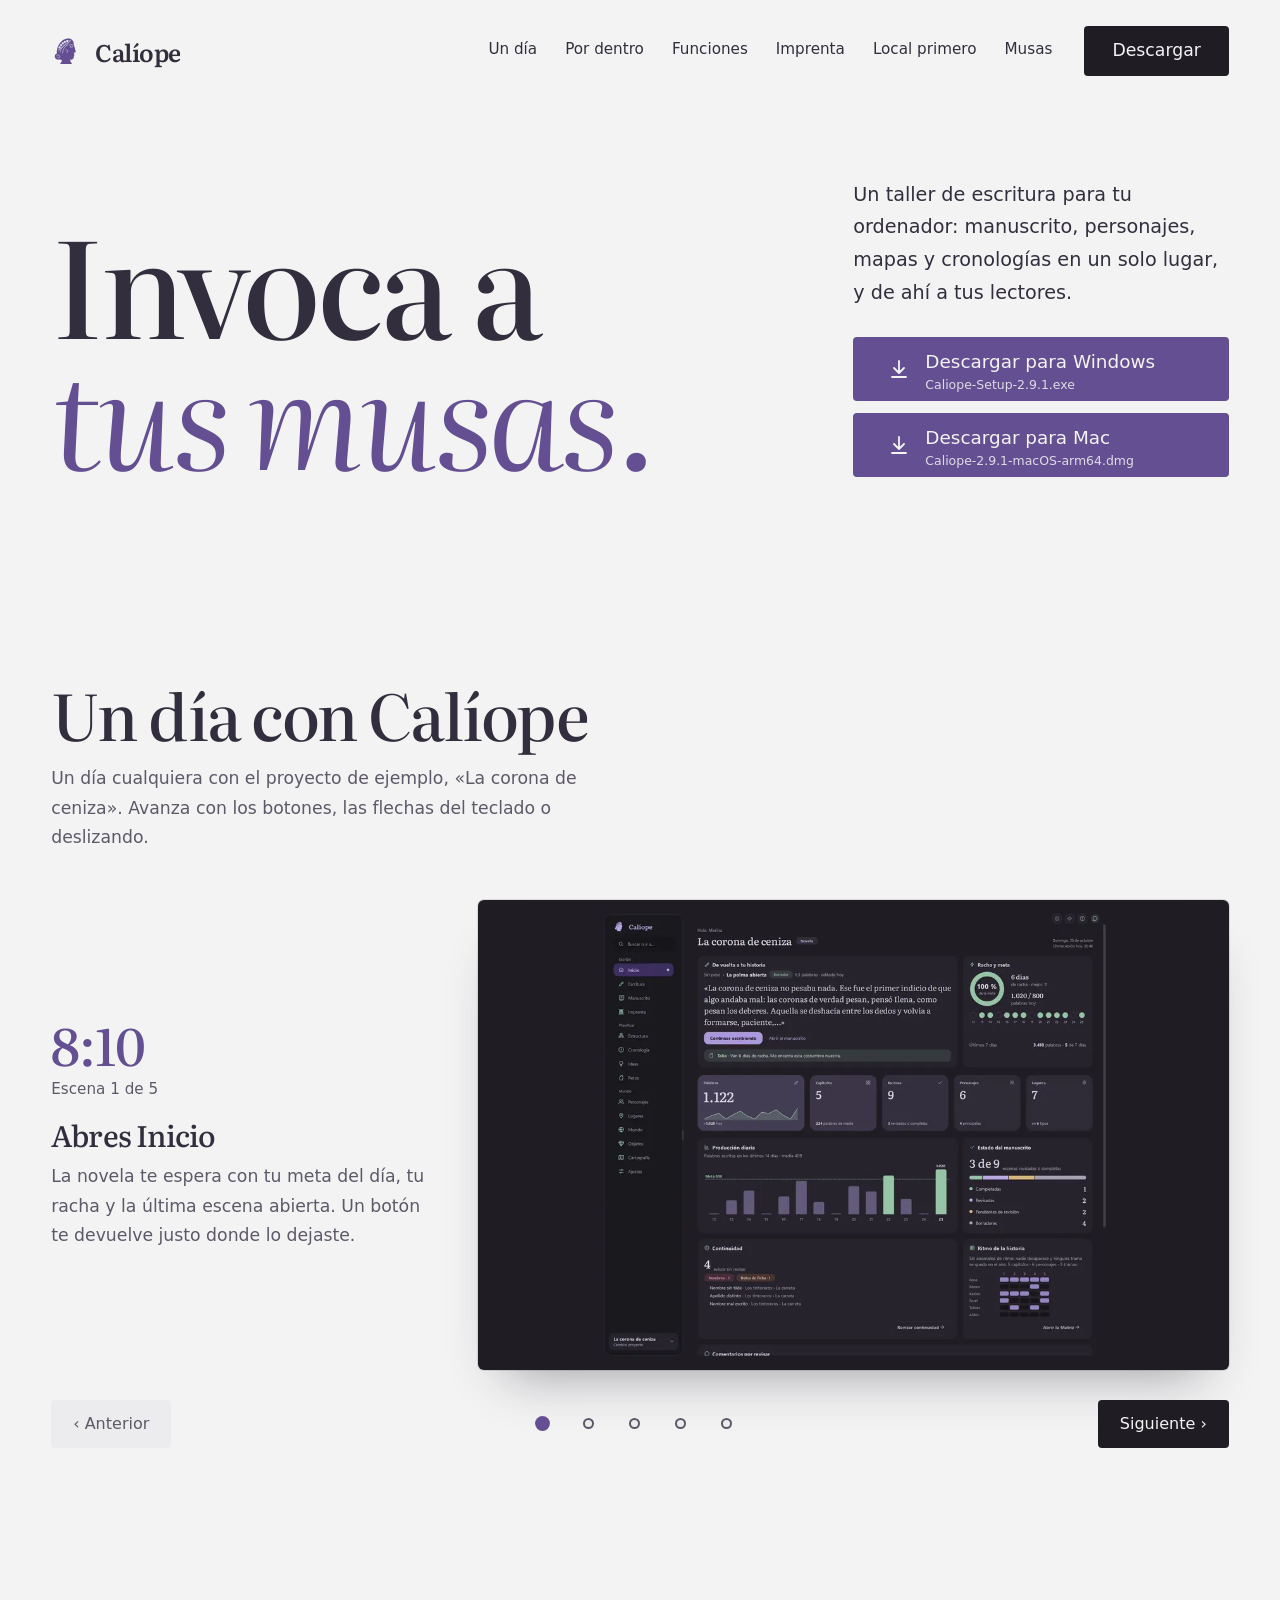
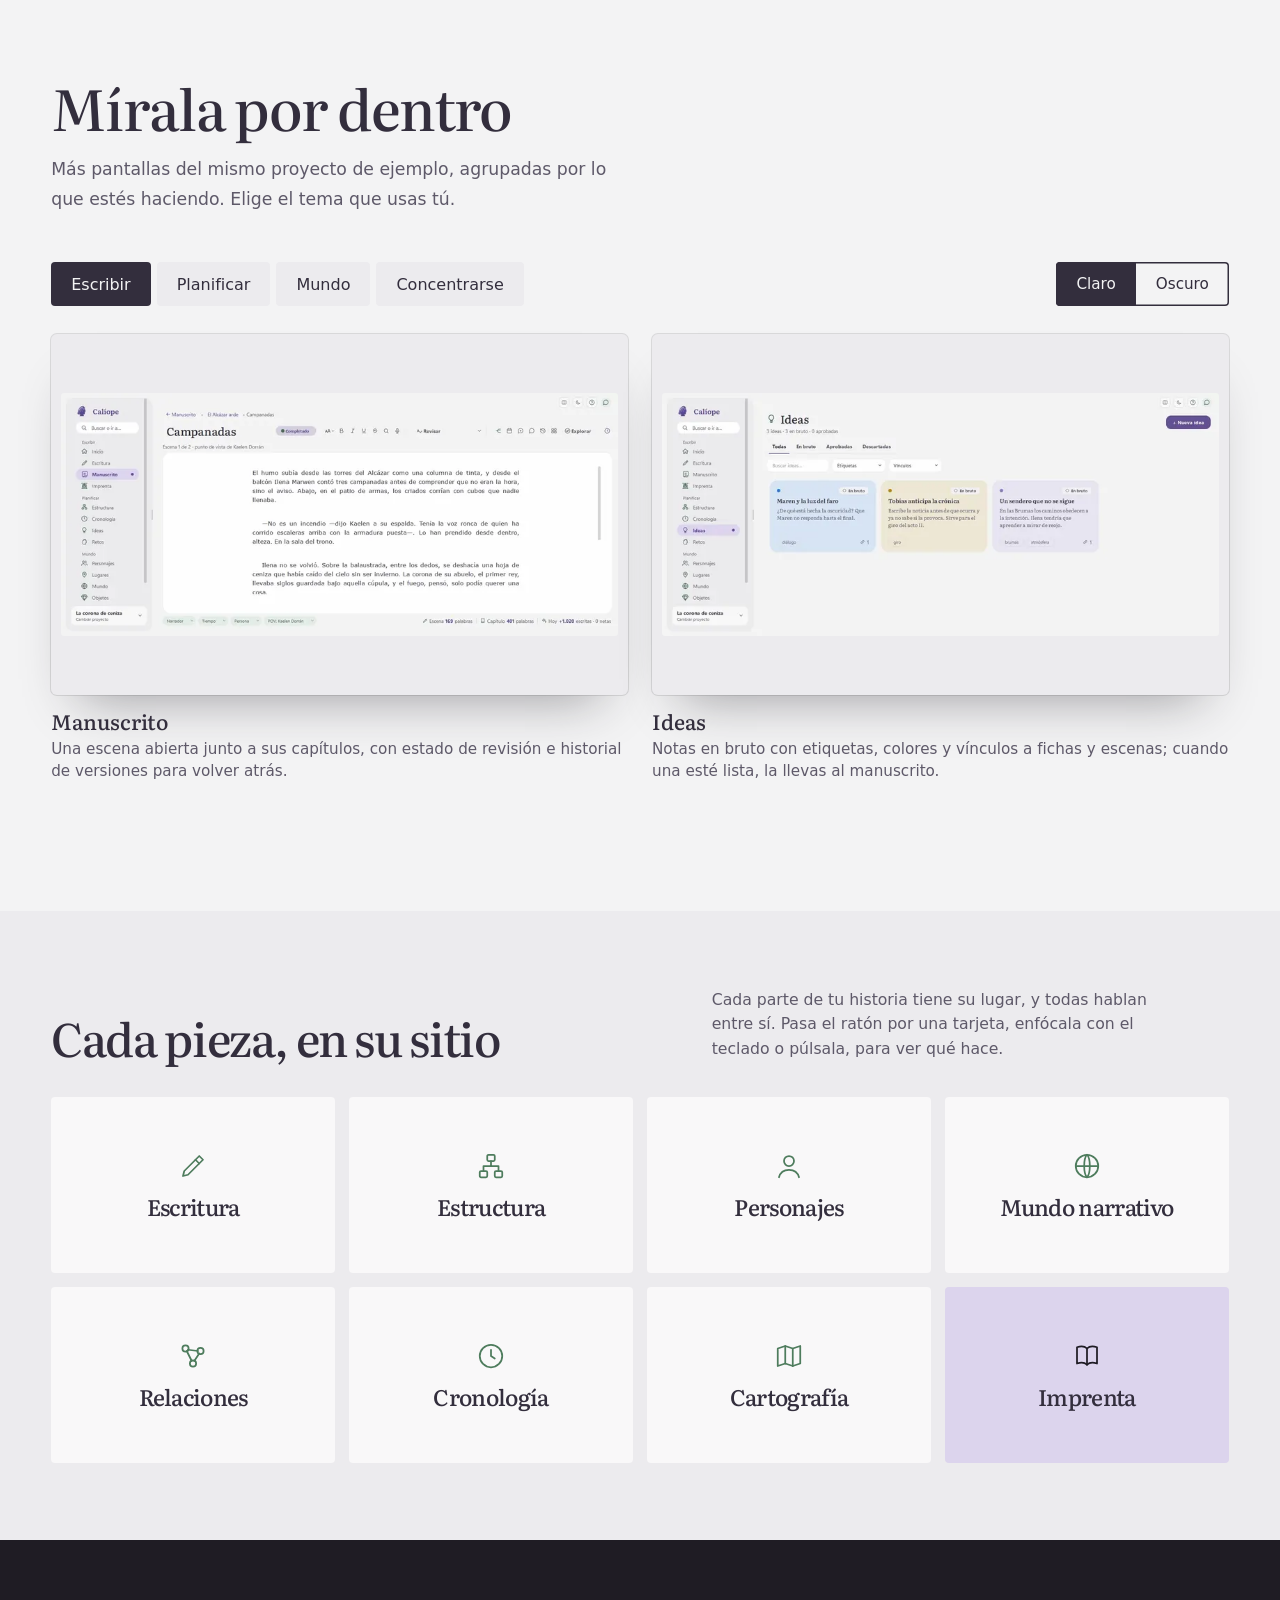
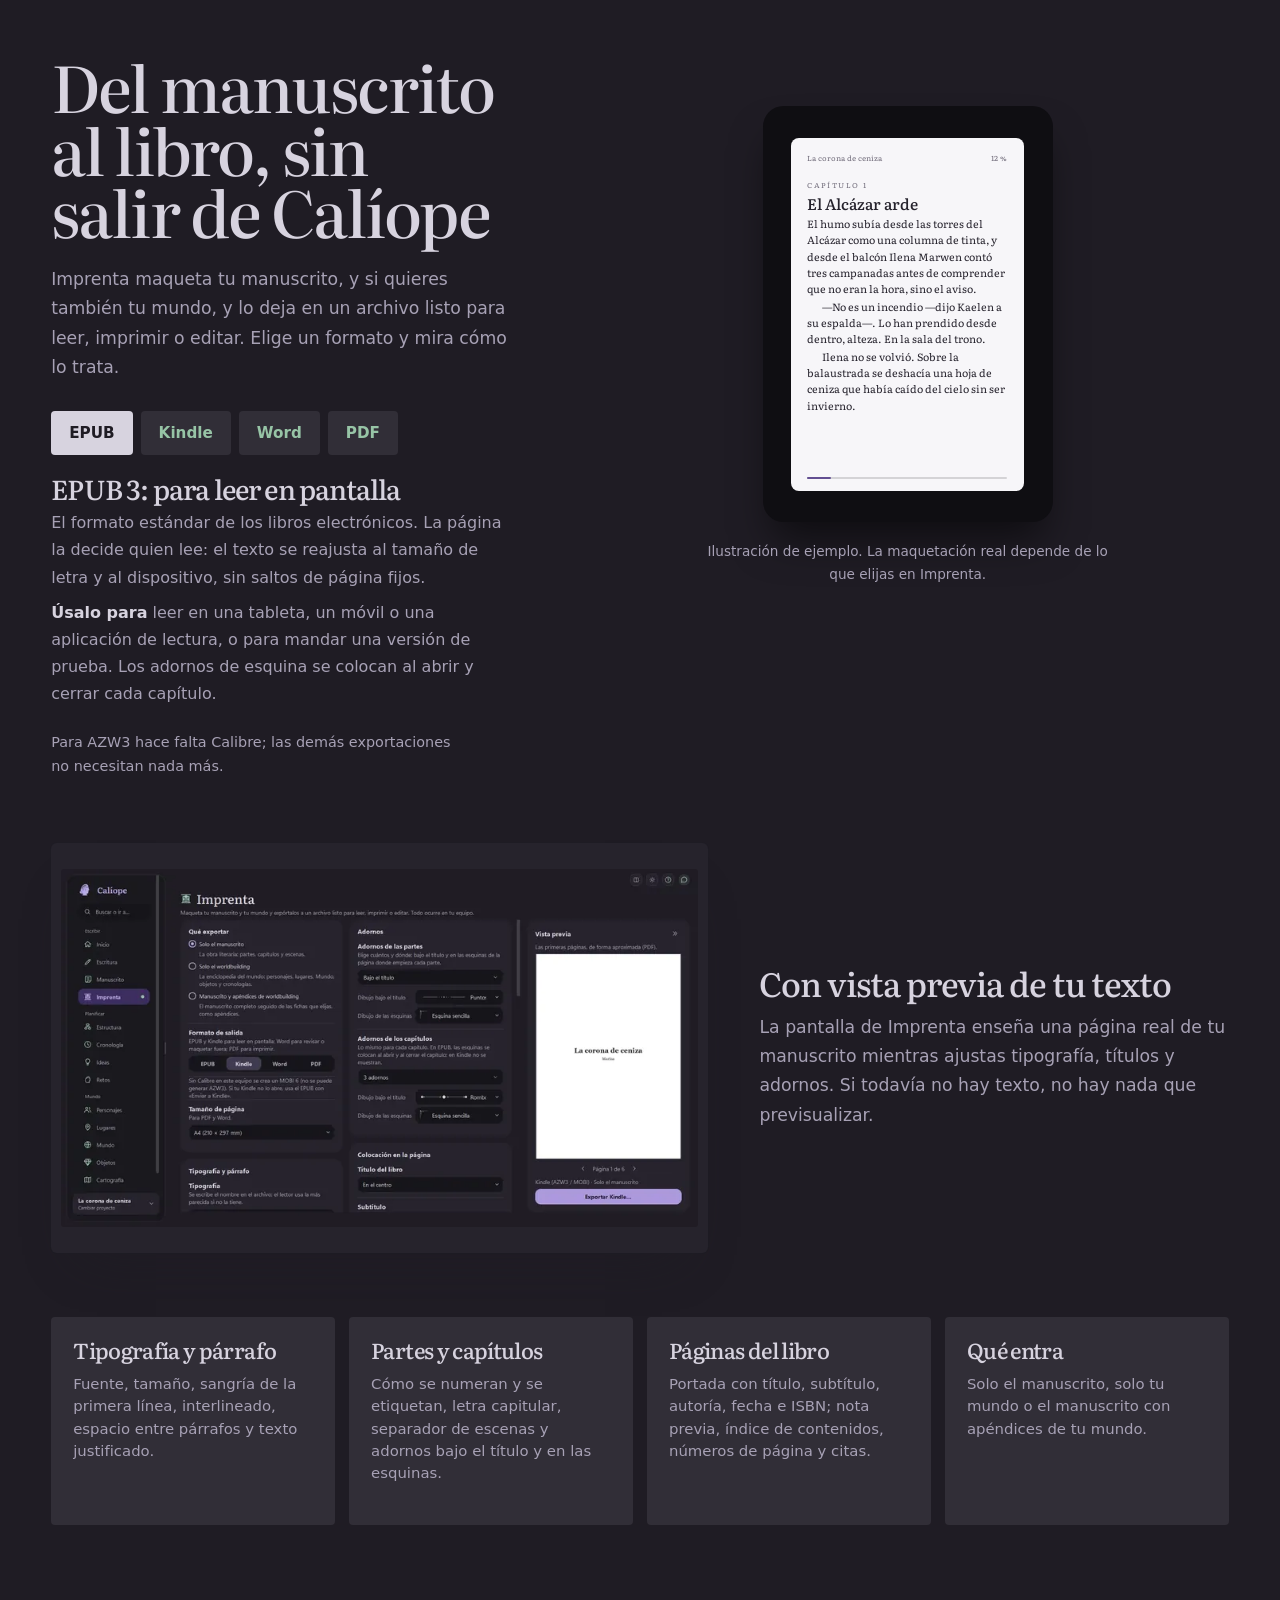
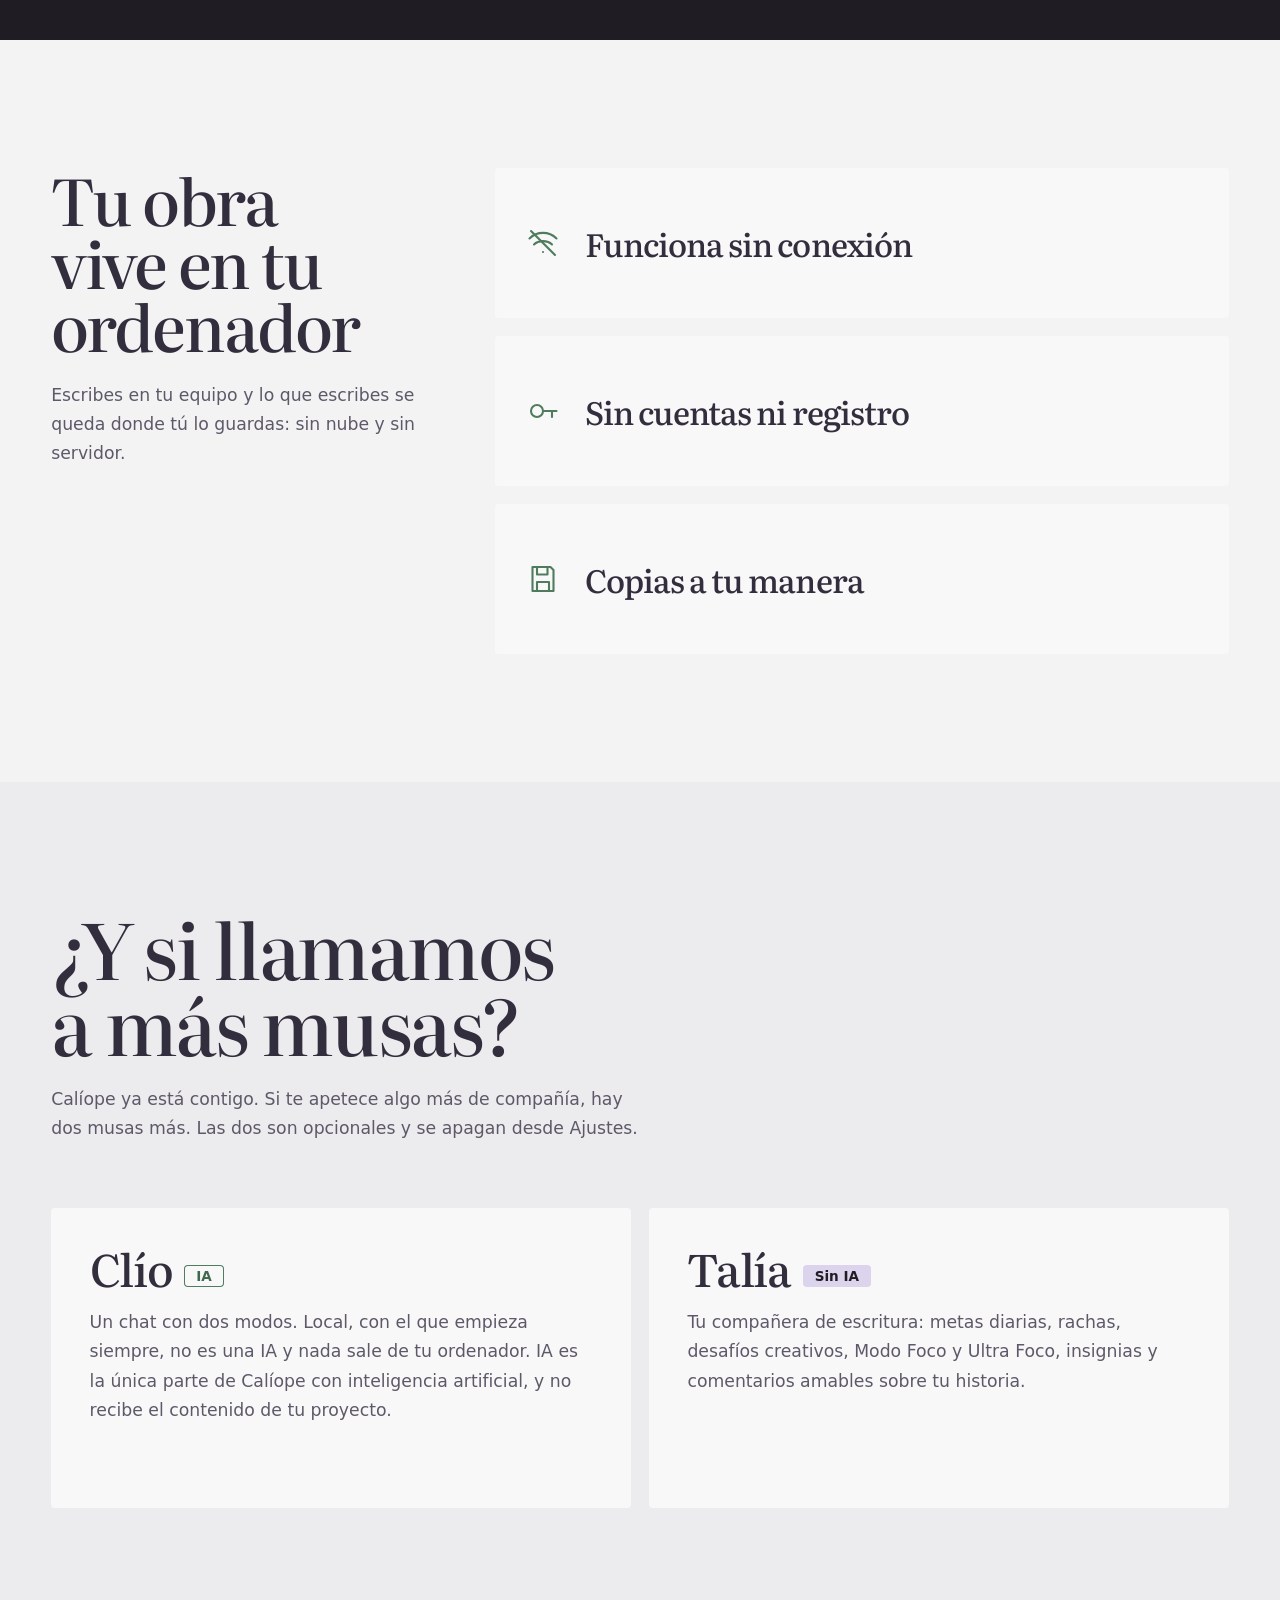
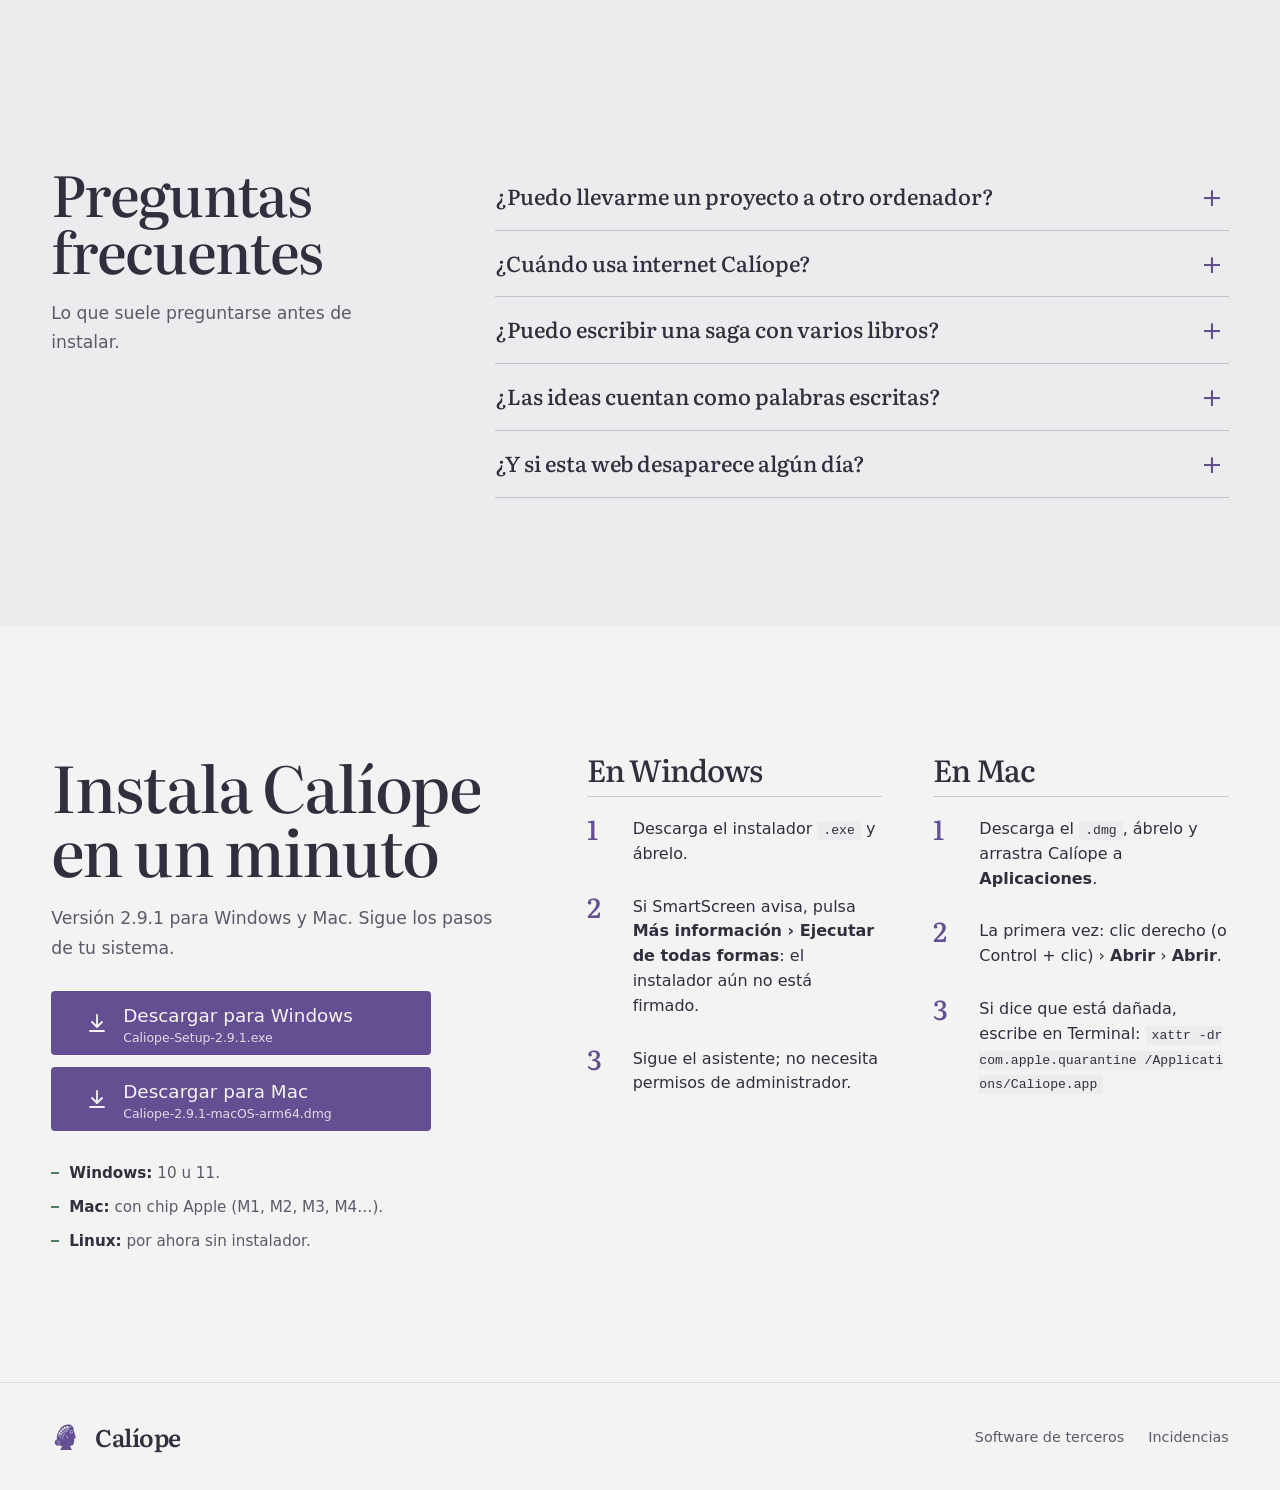
==== commit ea5e806f: "Calíope 2.9.1: captura de Retos nueva, favicon morado y enlaces de descarga Co-Authored-By: Claude S" ====
--- a/docs/index.html
+++ b/docs/index.html
@@ -3,7 +3,7 @@
 <head>
 <meta charset="utf-8">
 <meta name="viewport" content="width=device-width, initial-scale=1">
-<meta name="caliope-version" content="2.9.0">
+<meta name="caliope-version" content="2.9.1">
 <title>Calíope — Invoca a tus musas. Da vida a tus mundos.</title>
 <meta name="description" content="Calíope es una aplicación de escritorio para escritores: manuscrito con revisión de continuidad, escaleta y matriz de ritmo, personajes, mundo, mapas, cronologías y exportación a EPUB, Kindle, DOCX y PDF. Todo en tu ordenador, sin cuentas ni nube.">
 <meta name="theme-color" content="#F3F3F4">
@@ -15,7 +15,8 @@
 <meta property="og:image:width" content="1200">
 <meta property="og:image:height" content="630">
 <meta name="twitter:card" content="summary_large_image">
-<link rel="icon" href="assets/favicon.svg" type="image/svg+xml">
+<link rel="icon" href="assets/favicon.png" type="image/png" sizes="256x256">
+<link rel="apple-touch-icon" href="assets/favicon.png">
 <link rel="stylesheet" href="css/style.css">
 <link rel="stylesheet" href="css/extra.css">
 <script>document.documentElement.className+=" js"</script>
@@ -45,8 +46,8 @@
 <section class="hero"><div class="wrap">
 <h1>Invoca a<span>tus musas.</span></h1>
 <aside><p>Un taller de escritura para tu ordenador: manuscrito, personajes, mapas y cronologías en un solo lugar, y de ahí a tus lectores.</p>
-<div class="dl"><a class="btn big" href="https://github.com/marinaescobar/caliope/releases/download/v2.9.0/Caliope-Setup-2.9.0.exe"><svg aria-hidden="true"><use href="#dl"/></svg><span>Descargar para Windows<small>Caliope-Setup-2.9.0.exe</small></span></a>
-<a class="btn big" href="https://github.com/marinaescobar/caliope/releases/download/v2.9.0/Caliope-2.9.0-macOS-arm64.dmg"><svg aria-hidden="true"><use href="#dl"/></svg><span>Descargar para Mac<small>Caliope-2.9.0-macOS-arm64.dmg</small></span></a></div>
+<div class="dl"><a class="btn big" href="https://github.com/marinaescobar/caliope/releases/download/v2.9.1/Caliope-Setup-2.9.1.exe"><svg aria-hidden="true"><use href="#dl"/></svg><span>Descargar para Windows<small>Caliope-Setup-2.9.1.exe</small></span></a>
+<a class="btn big" href="https://github.com/marinaescobar/caliope/releases/download/v2.9.1/Caliope-2.9.1-macOS-arm64.dmg"><svg aria-hidden="true"><use href="#dl"/></svg><span>Descargar para Mac<small>Caliope-2.9.1-macOS-arm64.dmg</small></span></a></div>
 </aside></div>
 </section>
 
@@ -72,7 +73,7 @@
 <h2>Mírala por dentro</h2><p class="lead">Más pantallas del mismo proyecto de ejemplo, agrupadas por lo que estés haciendo. Elige el tema que usas tú.</p>
 <div data-gal data-theme="light" class="tabs">
 <div class="gbar"><div class="tl" role="tablist" aria-label="Tareas"><button type="button" role="tab" id="t0" aria-controls="p0" aria-selected="true" tabindex="0">Escribir</button><button type="button" role="tab" id="t1" aria-controls="p1" aria-selected="false" tabindex="-1">Planificar</button><button type="button" role="tab" id="t2" aria-controls="p2" aria-selected="false" tabindex="-1">Mundo</button><button type="button" role="tab" id="t3" aria-controls="p3" aria-selected="false" tabindex="-1">Concentrarse</button></div><div class="gt" role="group" aria-label="Tema de las capturas"><button type="button" data-gt="light" aria-pressed="true">Claro</button><button type="button" data-gt="dark" aria-pressed="false">Oscuro</button></div></div>
-<div class="tp" role="tabpanel" id="p0" aria-labelledby="t0"><figure><div class="fr"><img src="img/light/manuscrito.webp" srcset="img/light/manuscrito-800.webp 800w, img/light/manuscrito.webp 1600w" sizes="(min-width:1100px) 560px, (min-width:700px) 46vw, 92vw" data-n="manuscrito" data-w="1600" width="1600" height="700" alt="Módulo Manuscrito con una escena abierta y el panel de capítulos" loading="lazy" decoding="async"></div><figcaption><b>Manuscrito</b>Una escena abierta junto a sus capítulos, con estado de revisión e historial de versiones para volver atrás.</figcaption></figure><figure><div class="fr"><img src="img/light/ideas.webp" srcset="img/light/ideas-800.webp 800w, img/light/ideas.webp 1600w" sizes="(min-width:1100px) 560px, (min-width:700px) 46vw, 92vw" data-n="ideas" data-w="1600" width="1600" height="700" alt="Módulo Ideas con tres notas en bruto, con etiquetas y colores" loading="lazy" decoding="async"></div><figcaption><b>Ideas</b>Notas en bruto con etiquetas, colores y vínculos a fichas y escenas; cuando una esté lista, la llevas al manuscrito.</figcaption></figure></div><div class="tp" role="tabpanel" id="p1" aria-labelledby="t1"><figure><div class="fr"><img src="img/light/escaleta.webp" srcset="img/light/escaleta-800.webp 800w, img/light/escaleta.webp 1600w" sizes="(min-width:1100px) 560px, (min-width:700px) 46vw, 92vw" data-n="escaleta" data-w="1600" width="1600" height="720" alt="Escaleta con tarjetas de escena agrupadas por tramas" loading="lazy" decoding="async"></div><figcaption><b>Escaleta</b>Tarjetas de escena agrupadas por actos o tramas; las reordenas para probar otra estructura.</figcaption></figure><figure><div class="fr"><img src="img/light/cronologia.webp" srcset="img/light/cronologia-800.webp 800w, img/light/cronologia.webp 1600w" sizes="(min-width:1100px) 560px, (min-width:700px) 46vw, 92vw" data-n="cronologia" data-w="1600" width="1600" height="940" alt="Línea de tiempo con eventos sobre un calendario propio" loading="lazy" decoding="async"></div><figcaption><b>Cronología</b>Los eventos de tu historia ordenados sobre el calendario que definas.</figcaption></figure></div><div class="tp" role="tabpanel" id="p2" aria-labelledby="t2"><figure><div class="fr"><img src="img/light/personajes.webp" srcset="img/light/personajes-800.webp 800w, img/light/personajes.webp 1600w" sizes="(min-width:1100px) 560px, (min-width:700px) 46vw, 92vw" data-n="personajes" data-w="1600" width="1600" height="940" alt="Ficha de personaje con su índice lateral de secciones" loading="lazy" decoding="async"></div><figcaption><b>Ficha de personaje</b>Datos, aspecto, psicología y galería en secciones que se despliegan, con un índice lateral para saltar.</figcaption></figure><figure><div class="fr"><img src="img/light/relaciones.webp" srcset="img/light/relaciones-800.webp 800w, img/light/relaciones.webp 1600w" sizes="(min-width:1100px) 560px, (min-width:700px) 46vw, 92vw" data-n="relaciones" data-w="1600" width="1600" height="940" alt="Mapa de relaciones entre personajes, con un color por tipo de vínculo" loading="lazy" decoding="async"></div><figcaption><b>Relaciones</b>Los vínculos entre personajes como un grafo que puedes mover; cada tipo de relación tiene su color.</figcaption></figure><figure><div class="fr"><img src="img/light/genealogias.webp" srcset="img/light/genealogias-800.webp 800w, img/light/genealogias.webp 1600w" sizes="(min-width:1100px) 560px, (min-width:700px) 46vw, 92vw" data-n="genealogias" data-w="1600" width="1600" height="940" alt="Árbol genealógico de una casa, generación a generación" loading="lazy" decoding="async"></div><figcaption><b>Genealogías</b>El árbol de una casa, generación a generación, enlazado con las fichas.</figcaption></figure><figure><div class="fr"><img src="img/light/mapa.webp" srcset="img/light/mapa-800.webp 800w, img/light/mapa.webp 1600w" sizes="(min-width:1100px) 560px, (min-width:700px) 46vw, 92vw" data-n="mapa" data-w="1600" width="1600" height="940" alt="Mapa del mundo con capas y pines enlazados a fichas" loading="lazy" decoding="async"></div><figcaption><b>Cartografía</b>Un mapa del mundo con capas; cada pin abre la ficha del lugar.</figcaption></figure></div><div class="tp" role="tabpanel" id="p3" aria-labelledby="t3"><figure><div class="fr"><img src="img/light/ultrafoco.webp" srcset="img/light/ultrafoco-800.webp 800w, img/light/ultrafoco.webp 1600w" sizes="(min-width:1100px) 560px, (min-width:700px) 46vw, 92vw" data-n="ultrafoco" data-w="1600" width="1600" height="940" alt="Modo Ultra Foco: pantalla completa con el texto centrado y la barra flotante" loading="lazy" decoding="async"></div><figcaption><b>Ultra Foco</b>Pantalla completa, solo el texto y una barra que se esconde. Eliges fondo, fuente y ambiente sonoro.</figcaption></figure><figure><div class="fr"><img src="img/light/retos.webp" srcset="img/light/retos-800.webp 800w, img/light/retos.webp 1600w" sizes="(min-width:1100px) 560px, (min-width:700px) 46vw, 92vw" data-n="retos" data-w="1600" width="1600" height="900" alt="Pantalla de Retos con Modo Foco, racha, meta diaria e insignias" loading="lazy" decoding="async"></div><figcaption><b>Retos</b>Meta diaria, racha, Modo Foco con temporizador e insignias que Talía celebra contigo.</figcaption></figure></div>
+<div class="tp" role="tabpanel" id="p0" aria-labelledby="t0"><figure><div class="fr"><img src="img/light/manuscrito.webp" srcset="img/light/manuscrito-800.webp 800w, img/light/manuscrito.webp 1600w" sizes="(min-width:1100px) 560px, (min-width:700px) 46vw, 92vw" data-n="manuscrito" data-w="1600" width="1600" height="700" alt="Módulo Manuscrito con una escena abierta y el panel de capítulos" loading="lazy" decoding="async"></div><figcaption><b>Manuscrito</b>Una escena abierta junto a sus capítulos, con estado de revisión e historial de versiones para volver atrás.</figcaption></figure><figure><div class="fr"><img src="img/light/ideas.webp" srcset="img/light/ideas-800.webp 800w, img/light/ideas.webp 1600w" sizes="(min-width:1100px) 560px, (min-width:700px) 46vw, 92vw" data-n="ideas" data-w="1600" width="1600" height="700" alt="Módulo Ideas con tres notas en bruto, con etiquetas y colores" loading="lazy" decoding="async"></div><figcaption><b>Ideas</b>Notas en bruto con etiquetas, colores y vínculos a fichas y escenas; cuando una esté lista, la llevas al manuscrito.</figcaption></figure></div><div class="tp" role="tabpanel" id="p1" aria-labelledby="t1"><figure><div class="fr"><img src="img/light/escaleta.webp" srcset="img/light/escaleta-800.webp 800w, img/light/escaleta.webp 1600w" sizes="(min-width:1100px) 560px, (min-width:700px) 46vw, 92vw" data-n="escaleta" data-w="1600" width="1600" height="720" alt="Escaleta con tarjetas de escena agrupadas por tramas" loading="lazy" decoding="async"></div><figcaption><b>Escaleta</b>Tarjetas de escena agrupadas por actos o tramas; las reordenas para probar otra estructura.</figcaption></figure><figure><div class="fr"><img src="img/light/cronologia.webp" srcset="img/light/cronologia-800.webp 800w, img/light/cronologia.webp 1600w" sizes="(min-width:1100px) 560px, (min-width:700px) 46vw, 92vw" data-n="cronologia" data-w="1600" width="1600" height="940" alt="Línea de tiempo con eventos sobre un calendario propio" loading="lazy" decoding="async"></div><figcaption><b>Cronología</b>Los eventos de tu historia ordenados sobre el calendario que definas.</figcaption></figure></div><div class="tp" role="tabpanel" id="p2" aria-labelledby="t2"><figure><div class="fr"><img src="img/light/personajes.webp" srcset="img/light/personajes-800.webp 800w, img/light/personajes.webp 1600w" sizes="(min-width:1100px) 560px, (min-width:700px) 46vw, 92vw" data-n="personajes" data-w="1600" width="1600" height="940" alt="Ficha de personaje con su índice lateral de secciones" loading="lazy" decoding="async"></div><figcaption><b>Ficha de personaje</b>Datos, aspecto, psicología y galería en secciones que se despliegan, con un índice lateral para saltar.</figcaption></figure><figure><div class="fr"><img src="img/light/relaciones.webp" srcset="img/light/relaciones-800.webp 800w, img/light/relaciones.webp 1600w" sizes="(min-width:1100px) 560px, (min-width:700px) 46vw, 92vw" data-n="relaciones" data-w="1600" width="1600" height="940" alt="Mapa de relaciones entre personajes, con un color por tipo de vínculo" loading="lazy" decoding="async"></div><figcaption><b>Relaciones</b>Los vínculos entre personajes como un grafo que puedes mover; cada tipo de relación tiene su color.</figcaption></figure><figure><div class="fr"><img src="img/light/genealogias.webp" srcset="img/light/genealogias-800.webp 800w, img/light/genealogias.webp 1600w" sizes="(min-width:1100px) 560px, (min-width:700px) 46vw, 92vw" data-n="genealogias" data-w="1600" width="1600" height="940" alt="Árbol genealógico de una casa, generación a generación" loading="lazy" decoding="async"></div><figcaption><b>Genealogías</b>El árbol de una casa, generación a generación, enlazado con las fichas.</figcaption></figure><figure><div class="fr"><img src="img/light/mapa.webp" srcset="img/light/mapa-800.webp 800w, img/light/mapa.webp 1600w" sizes="(min-width:1100px) 560px, (min-width:700px) 46vw, 92vw" data-n="mapa" data-w="1600" width="1600" height="940" alt="Mapa del mundo con capas y pines enlazados a fichas" loading="lazy" decoding="async"></div><figcaption><b>Cartografía</b>Un mapa del mundo con capas; cada pin abre la ficha del lugar.</figcaption></figure></div><div class="tp" role="tabpanel" id="p3" aria-labelledby="t3"><figure><div class="fr"><img src="img/light/ultrafoco.webp" srcset="img/light/ultrafoco-800.webp 800w, img/light/ultrafoco.webp 1600w" sizes="(min-width:1100px) 560px, (min-width:700px) 46vw, 92vw" data-n="ultrafoco" data-w="1600" width="1600" height="940" alt="Modo Ultra Foco: pantalla completa con el texto centrado y la barra flotante" loading="lazy" decoding="async"></div><figcaption><b>Ultra Foco</b>Pantalla completa, solo el texto y una barra que se esconde. Eliges fondo, fuente y ambiente sonoro.</figcaption></figure><figure><div class="fr"><img src="img/light/retos.webp" srcset="img/light/retos-800.webp 800w, img/light/retos.webp 1600w" sizes="(min-width:1100px) 560px, (min-width:700px) 46vw, 92vw" data-n="retos" data-w="1600" width="1600" height="1000" alt="Pantalla de Retos con Modo Foco, racha, meta diaria, insignias conseguidas y premios por conseguir con su progreso" loading="lazy" decoding="async"></div><figcaption><b>Retos</b>Meta diaria, racha, Modo Foco con temporizador e insignias que Talía celebra contigo; las que aún no tienes se ven en «Por conseguir», con su progreso.</figcaption></figure></div>
 </div></div></section>
 
 <section class="fun" id="funciones"><div class="wrap">
@@ -135,10 +136,10 @@
 </div></div></section>
 
 <section class="inst" id="descarga"><div class="wrap">
-<div><h2>Instala Calíope en un minuto</h2><p class="lead">Versión 2.9.0 para Windows y Mac. Sigue los pasos de tu sistema.</p>
+<div><h2>Instala Calíope en un minuto</h2><p class="lead">Versión 2.9.1 para Windows y Mac. Sigue los pasos de tu sistema.</p>
 <div class="dl">
-<a class="btn big" href="https://github.com/marinaescobar/caliope/releases/download/v2.9.0/Caliope-Setup-2.9.0.exe"><svg aria-hidden="true"><use href="#dl"/></svg><span>Descargar para Windows<small>Caliope-Setup-2.9.0.exe</small></span></a>
-<a class="btn big" href="https://github.com/marinaescobar/caliope/releases/download/v2.9.0/Caliope-2.9.0-macOS-arm64.dmg"><svg aria-hidden="true"><use href="#dl"/></svg><span>Descargar para Mac<small>Caliope-2.9.0-macOS-arm64.dmg</small></span></a></div>
+<a class="btn big" href="https://github.com/marinaescobar/caliope/releases/download/v2.9.1/Caliope-Setup-2.9.1.exe"><svg aria-hidden="true"><use href="#dl"/></svg><span>Descargar para Windows<small>Caliope-Setup-2.9.1.exe</small></span></a>
+<a class="btn big" href="https://github.com/marinaescobar/caliope/releases/download/v2.9.1/Caliope-2.9.1-macOS-arm64.dmg"><svg aria-hidden="true"><use href="#dl"/></svg><span>Descargar para Mac<small>Caliope-2.9.1-macOS-arm64.dmg</small></span></a></div>
 <ul class="reqs"><li><b>Windows:</b> 10 u 11.</li><li><b>Mac:</b> con chip Apple (M1, M2, M3, M4…).</li><li><b>Linux:</b> por ahora sin instalador.</li></ul></div>
 <div class="os">
 <div><h3>En Windows</h3><ol>
--- a/docs/css/extra.css
+++ b/docs/css/extra.css
@@ -86,48 +86,48 @@
 .is-tabs .fd,.is-tabs .mock{display:none}
 .is-tabs .fd.on{display:block}
 .is-tabs .mock.on{display:grid}
-.stage{background:#26232C;border-radius:8px;padding:clamp(18px,3vw,34px);display:grid;gap:34px;place-items:center;min-height:470px;box-shadow:0 0 0 1px #3a3644}
+.stage{background:none;border-radius:8px;padding:clamp(18px,3vw,34px);display:grid;gap:34px;place-items:center;min-height:470px}
 .is-tabs .stage{gap:0}
 .mock{place-items:center;width:100%}
 .mock>figcaption{margin-top:18px;font-size:.85rem;color:var(--on-dark-2);text-align:center;max-width:30em}
 .mock p{color:inherit;max-width:none}
 .pgw{container-type:inline-size;position:relative;aspect-ratio:2/3;flex:1}
-.pg{position:absolute;inset:0;background:#FAF8F3;color:#26231f;font-family:var(--serif);overflow:hidden}
+.pg{position:absolute;inset:0;background:#FAF9FB;color:#25222c;font-family:var(--serif);overflow:hidden}
 .spread{display:flex;width:min(100%,540px);box-shadow:0 26px 40px -10px rgba(0,0,0,.55)}
 .spread .pgw:first-child .pg{border-radius:3px 0 0 3px;box-shadow:inset -3cqw 0 3cqw -3cqw rgba(0,0,0,.28)}
 .spread .pgw:last-child .pg{border-radius:0 3px 3px 0;box-shadow:inset 3cqw 0 3cqw -3cqw rgba(0,0,0,.28)}
 .pg p{margin:0}
 .tpg{padding:20cqw 12cqw 10cqw;text-align:center;display:flex;flex-direction:column;align-items:center}
 .tpg .ti{font-size:10.5cqw;line-height:1.05;font-weight:500;letter-spacing:-.01em;margin-top:6cqw}
-.tpg .su{font-style:italic;font-size:4.4cqw;margin-top:4cqw;color:#4b463f}
-.orn{display:flex;align-items:center;gap:2.4cqw;margin:6cqw 0;width:40cqw;color:#6b6358}
+.tpg .su{font-style:italic;font-size:4.4cqw;margin-top:4cqw;color:#4b4755}
+.orn{display:flex;align-items:center;gap:2.4cqw;margin:6cqw 0;width:40cqw;color:#6b6675}
 .orn::before,.orn::after{content:"";flex:1;height:.25cqw;background:currentColor;opacity:.7}
 .orn i{width:1.8cqw;height:1.8cqw;background:currentColor;transform:rotate(45deg)}
 .tpg .au{font-size:5cqw;letter-spacing:.14em;text-transform:uppercase}
-.tpg .ft{margin-top:auto;font-size:3cqw;color:#6b6358;line-height:1.6}
+.tpg .ft{margin-top:auto;font-size:3cqw;color:#6b6675;line-height:1.6}
 .cpg{padding:14cqw 11cqw 10cqw}
-.cpg .cl{font-size:3cqw;letter-spacing:.24em;text-transform:uppercase;text-align:center;color:#6b6358}
+.cpg .cl{font-size:3cqw;letter-spacing:.24em;text-transform:uppercase;text-align:center;color:#6b6675}
 .cpg .ct{font-size:7.6cqw;line-height:1.1;text-align:center;font-weight:500;margin:3cqw 0 0}
 .cpg .orn{margin:4cqw auto 6cqw;width:30cqw}
 .cpg .tx{font-size:3.7cqw;line-height:1.52;text-align:justify;hyphens:auto;-webkit-hyphens:auto}
 .cpg .tx+.tx{text-indent:1.4em;margin-top:.1em}
-.cpg .tx .dc{float:left;font-size:17cqw;line-height:.8;font-weight:500;padding:1.2cqw 1.6cqw 0 0;color:#26231f}
-.cpg .fo{position:absolute;left:0;right:0;bottom:6cqw;text-align:center;font-size:3.2cqw;color:#6b6358}
+.cpg .tx .dc{float:left;font-size:17cqw;line-height:.8;font-weight:500;padding:1.2cqw 1.6cqw 0 0;color:#25222c}
+.cpg .fo{position:absolute;left:0;right:0;bottom:6cqw;text-align:center;font-size:3.2cqw;color:#6b6675}
 .toc{list-style:none;margin:0;padding:0}
 .toc li{display:flex;align-items:baseline;gap:1.4cqw;font-size:3.7cqw;line-height:1.5;margin:0 0 2.6cqw}
-.toc li i{flex:1;border-bottom:.35cqw dotted #6b6358;transform:translateY(-.6cqw)}
-.rh{position:absolute;left:0;right:0;top:6cqw;text-align:center;font-size:2.9cqw;letter-spacing:.2em;text-transform:uppercase;color:#6b6358}
+.toc li i{flex:1;border-bottom:.35cqw dotted #6b6675;transform:translateY(-.6cqw)}
+.rh{position:absolute;left:0;right:0;top:6cqw;text-align:center;font-size:2.9cqw;letter-spacing:.2em;text-transform:uppercase;color:#6b6675}
 .tablet,.kindle{width:min(100%,290px);aspect-ratio:3/4.3;border-radius:7% / 5%;padding:5.5% 5%;box-shadow:0 26px 40px -10px rgba(0,0,0,.55)}
 .tablet{background:#0f0e12}
-.kindle{background:#D8D6D0;padding:7% 7% 12%}
+.kindle{background:#D8D7DD;padding:7% 7% 12%}
 .tablet .pgw,.kindle .pgw{aspect-ratio:auto;height:100%;width:100%}
 .screen{position:absolute;inset:0;overflow:hidden;font-family:var(--serif);padding:6cqw 7cqw 5cqw;display:flex;flex-direction:column}
-.tablet .screen{background:#F7F5F0;color:#26231f;border-radius:3.4cqw}
-.kindle .screen{background:#E6E4DB;color:#1b1b1b}
-.screen .bar{display:flex;justify-content:space-between;font-size:3.1cqw;color:#6b6358}
-.kindle .screen .bar{color:#4a4943}
+.tablet .screen{background:#F7F6F9;color:#25222c;border-radius:3.4cqw}
+.kindle .screen{background:#E6E5EA;color:#1b1b1b}
+.screen .bar{display:flex;justify-content:space-between;font-size:3.1cqw;color:#6b6675}
+.kindle .screen .bar{color:#4a4852}
 .screen h4{font:500 6.6cqw/1.1 var(--serif);margin:7cqw 0 1.5cqw}
-.screen .cl{font-size:3cqw;letter-spacing:.2em;text-transform:uppercase;color:#6b6358}
+.screen .cl{font-size:3cqw;letter-spacing:.2em;text-transform:uppercase;color:#6b6675}
 .screen p{font-size:4.5cqw;line-height:1.55;margin:0 0 .15em}
 .screen p+p{text-indent:1.4em}
 .screen .pr{margin-top:auto;height:.8cqw;background:rgba(0,0,0,.14);border-radius:1cqw;position:relative}
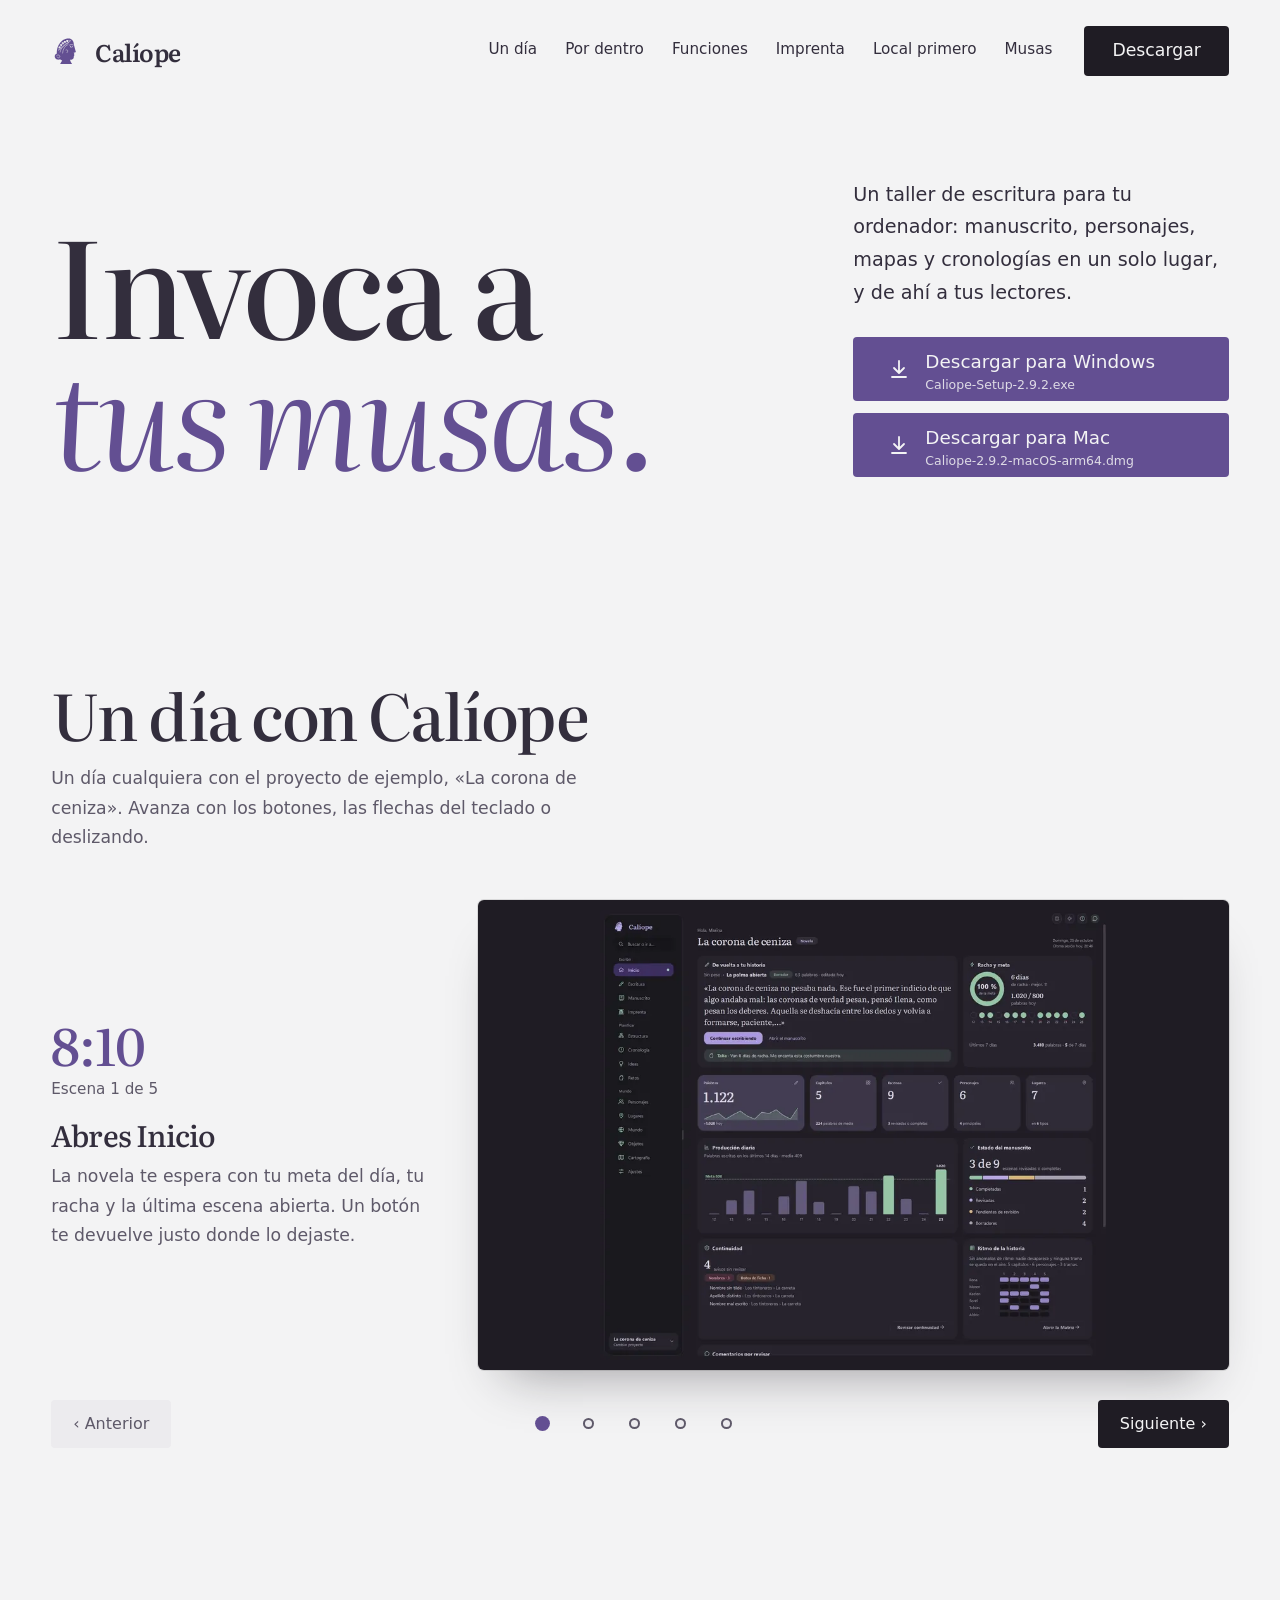
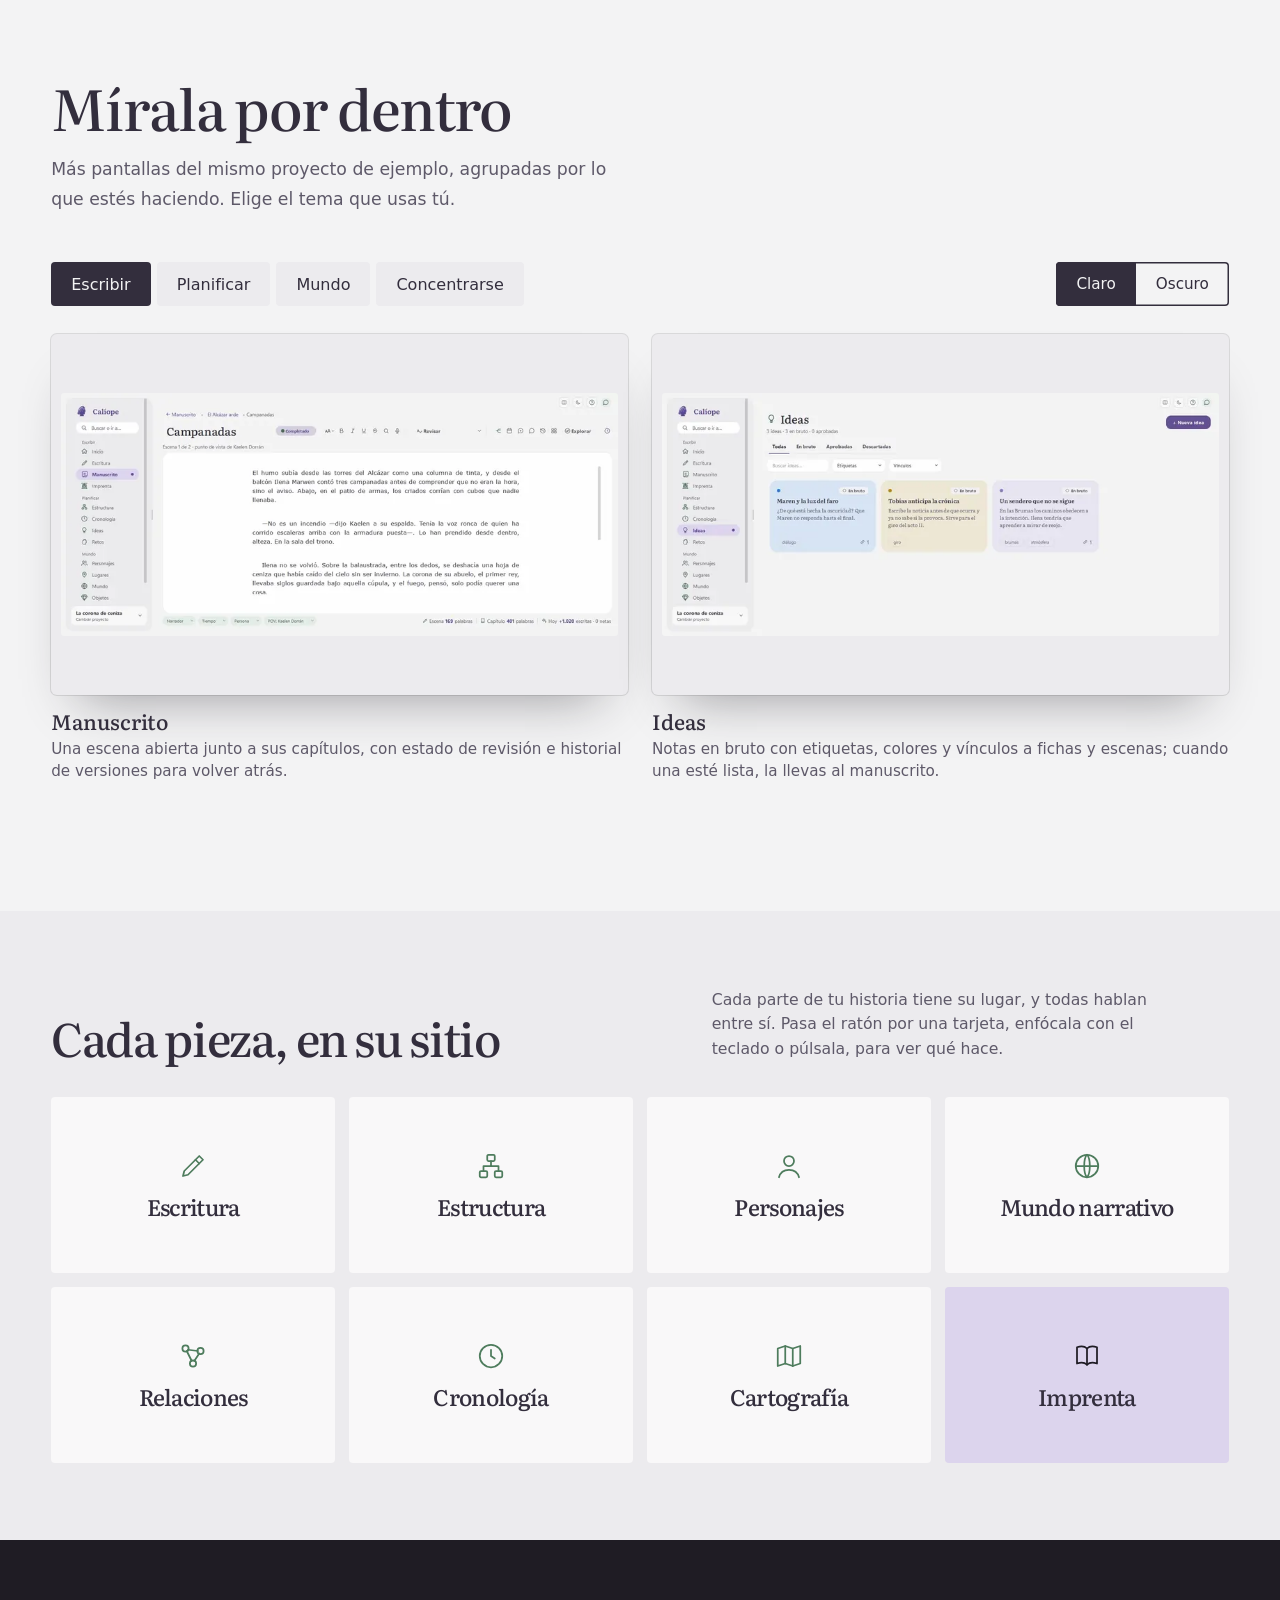
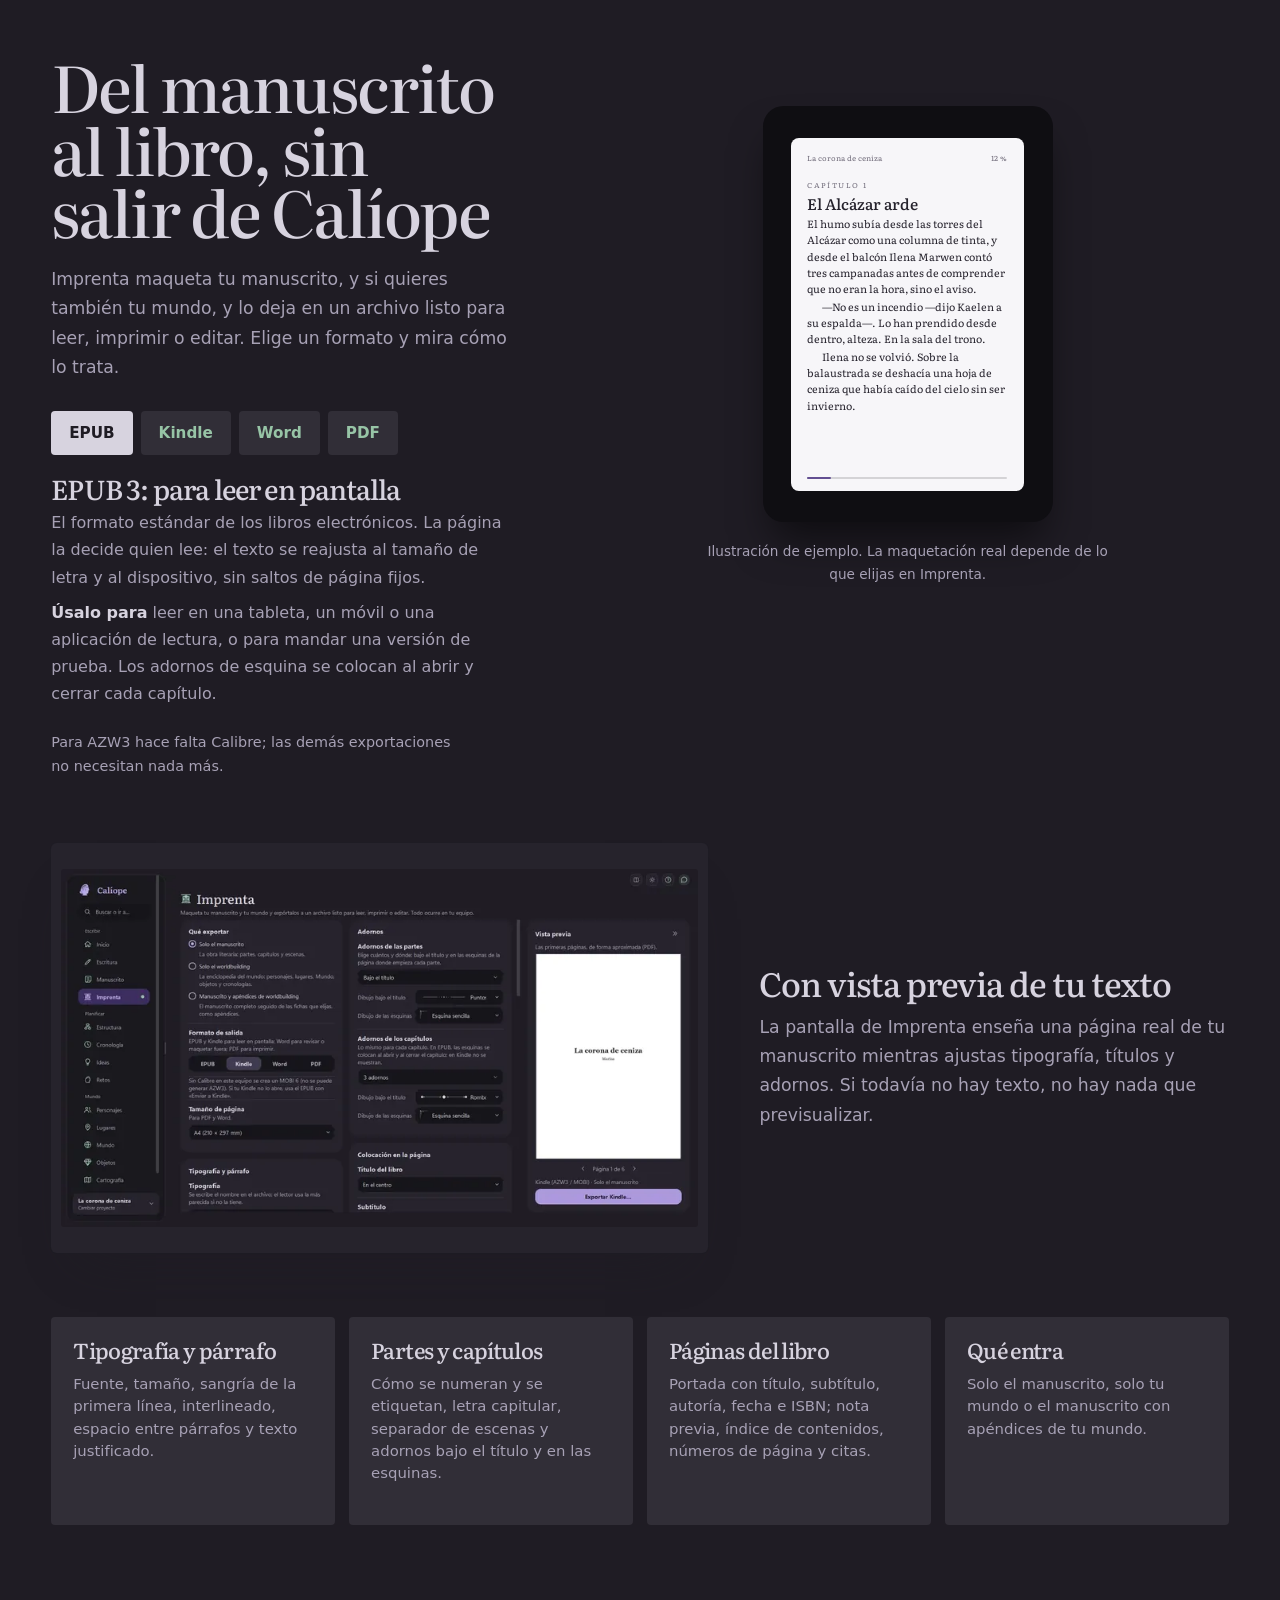
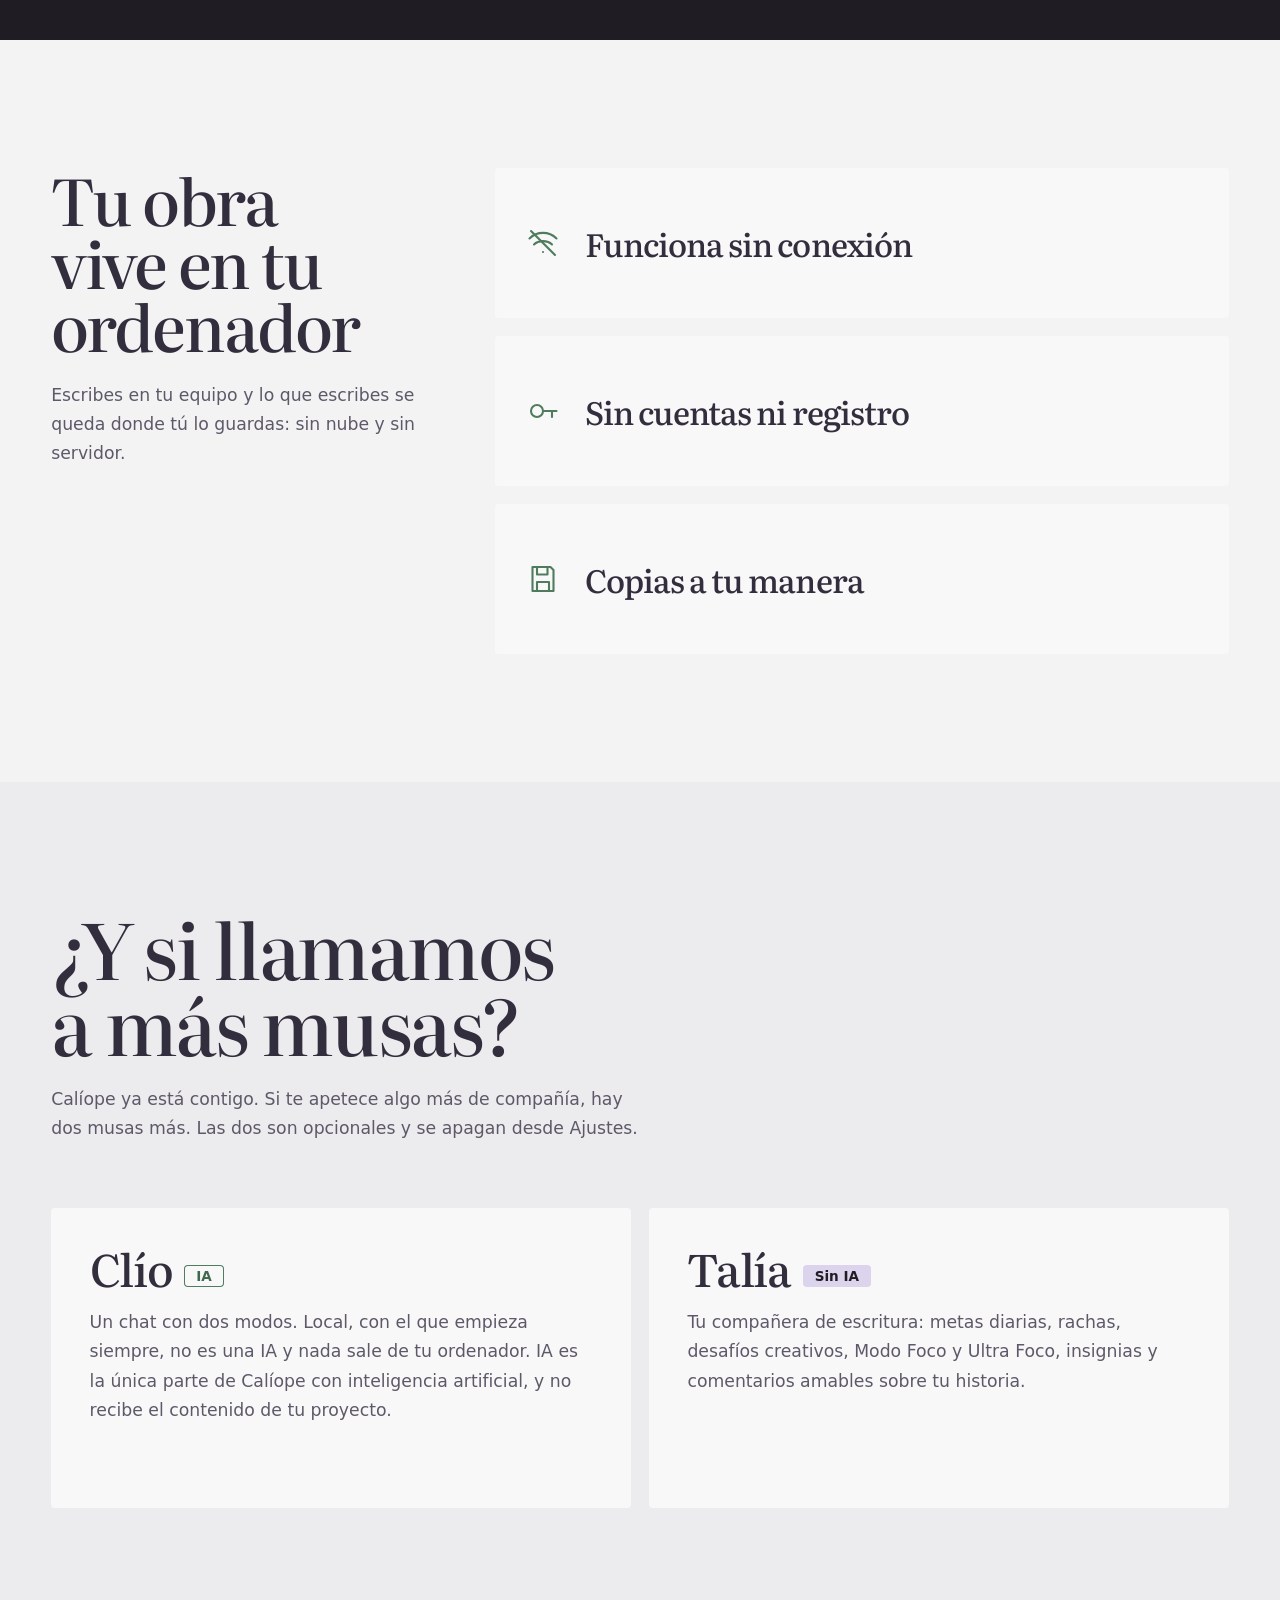
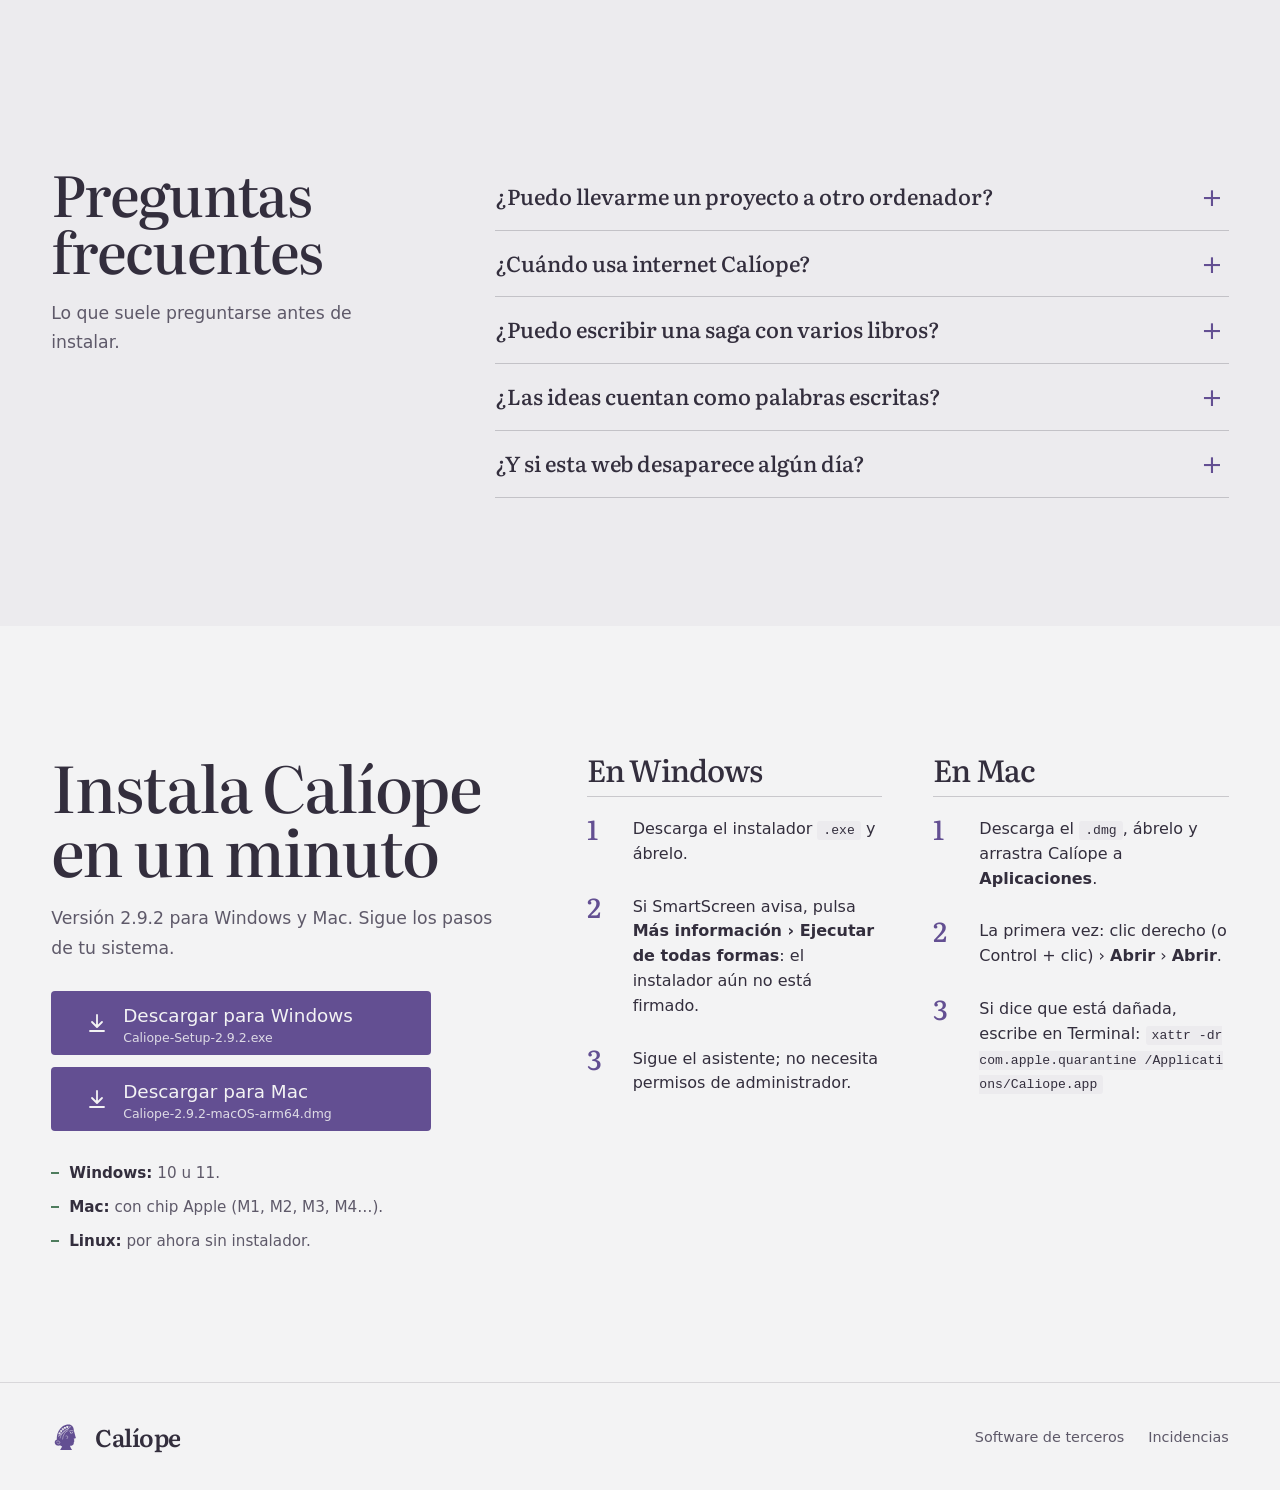
==== commit f0c884e3: "Calíope 2.9.2" ====
--- a/docs/index.html
+++ b/docs/index.html
@@ -3,7 +3,7 @@
 <head>
 <meta charset="utf-8">
 <meta name="viewport" content="width=device-width, initial-scale=1">
-<meta name="caliope-version" content="2.9.1">
+<meta name="caliope-version" content="2.9.2">
 <title>Calíope — Invoca a tus musas. Da vida a tus mundos.</title>
 <meta name="description" content="Calíope es una aplicación de escritorio para escritores: manuscrito con revisión de continuidad, escaleta y matriz de ritmo, personajes, mundo, mapas, cronologías y exportación a EPUB, Kindle, DOCX y PDF. Todo en tu ordenador, sin cuentas ni nube.">
 <meta name="theme-color" content="#F3F3F4">
@@ -46,8 +46,8 @@
 <section class="hero"><div class="wrap">
 <h1>Invoca a<span>tus musas.</span></h1>
 <aside><p>Un taller de escritura para tu ordenador: manuscrito, personajes, mapas y cronologías en un solo lugar, y de ahí a tus lectores.</p>
-<div class="dl"><a class="btn big" href="https://github.com/marinaescobar/caliope/releases/download/v2.9.1/Caliope-Setup-2.9.1.exe"><svg aria-hidden="true"><use href="#dl"/></svg><span>Descargar para Windows<small>Caliope-Setup-2.9.1.exe</small></span></a>
-<a class="btn big" href="https://github.com/marinaescobar/caliope/releases/download/v2.9.1/Caliope-2.9.1-macOS-arm64.dmg"><svg aria-hidden="true"><use href="#dl"/></svg><span>Descargar para Mac<small>Caliope-2.9.1-macOS-arm64.dmg</small></span></a></div>
+<div class="dl"><a class="btn big" href="https://github.com/marinaescobar/caliope/releases/download/v2.9.2/Caliope-Setup-2.9.2.exe"><svg aria-hidden="true"><use href="#dl"/></svg><span>Descargar para Windows<small>Caliope-Setup-2.9.2.exe</small></span></a>
+<a class="btn big" href="https://github.com/marinaescobar/caliope/releases/download/v2.9.2/Caliope-2.9.2-macOS-arm64.dmg"><svg aria-hidden="true"><use href="#dl"/></svg><span>Descargar para Mac<small>Caliope-2.9.2-macOS-arm64.dmg</small></span></a></div>
 </aside></div>
 </section>
 
@@ -136,10 +136,10 @@
 </div></div></section>
 
 <section class="inst" id="descarga"><div class="wrap">
-<div><h2>Instala Calíope en un minuto</h2><p class="lead">Versión 2.9.1 para Windows y Mac. Sigue los pasos de tu sistema.</p>
+<div><h2>Instala Calíope en un minuto</h2><p class="lead">Versión 2.9.2 para Windows y Mac. Sigue los pasos de tu sistema.</p>
 <div class="dl">
-<a class="btn big" href="https://github.com/marinaescobar/caliope/releases/download/v2.9.1/Caliope-Setup-2.9.1.exe"><svg aria-hidden="true"><use href="#dl"/></svg><span>Descargar para Windows<small>Caliope-Setup-2.9.1.exe</small></span></a>
-<a class="btn big" href="https://github.com/marinaescobar/caliope/releases/download/v2.9.1/Caliope-2.9.1-macOS-arm64.dmg"><svg aria-hidden="true"><use href="#dl"/></svg><span>Descargar para Mac<small>Caliope-2.9.1-macOS-arm64.dmg</small></span></a></div>
+<a class="btn big" href="https://github.com/marinaescobar/caliope/releases/download/v2.9.2/Caliope-Setup-2.9.2.exe"><svg aria-hidden="true"><use href="#dl"/></svg><span>Descargar para Windows<small>Caliope-Setup-2.9.2.exe</small></span></a>
+<a class="btn big" href="https://github.com/marinaescobar/caliope/releases/download/v2.9.2/Caliope-2.9.2-macOS-arm64.dmg"><svg aria-hidden="true"><use href="#dl"/></svg><span>Descargar para Mac<small>Caliope-2.9.2-macOS-arm64.dmg</small></span></a></div>
 <ul class="reqs"><li><b>Windows:</b> 10 u 11.</li><li><b>Mac:</b> con chip Apple (M1, M2, M3, M4…).</li><li><b>Linux:</b> por ahora sin instalador.</li></ul></div>
 <div class="os">
 <div><h3>En Windows</h3><ol>
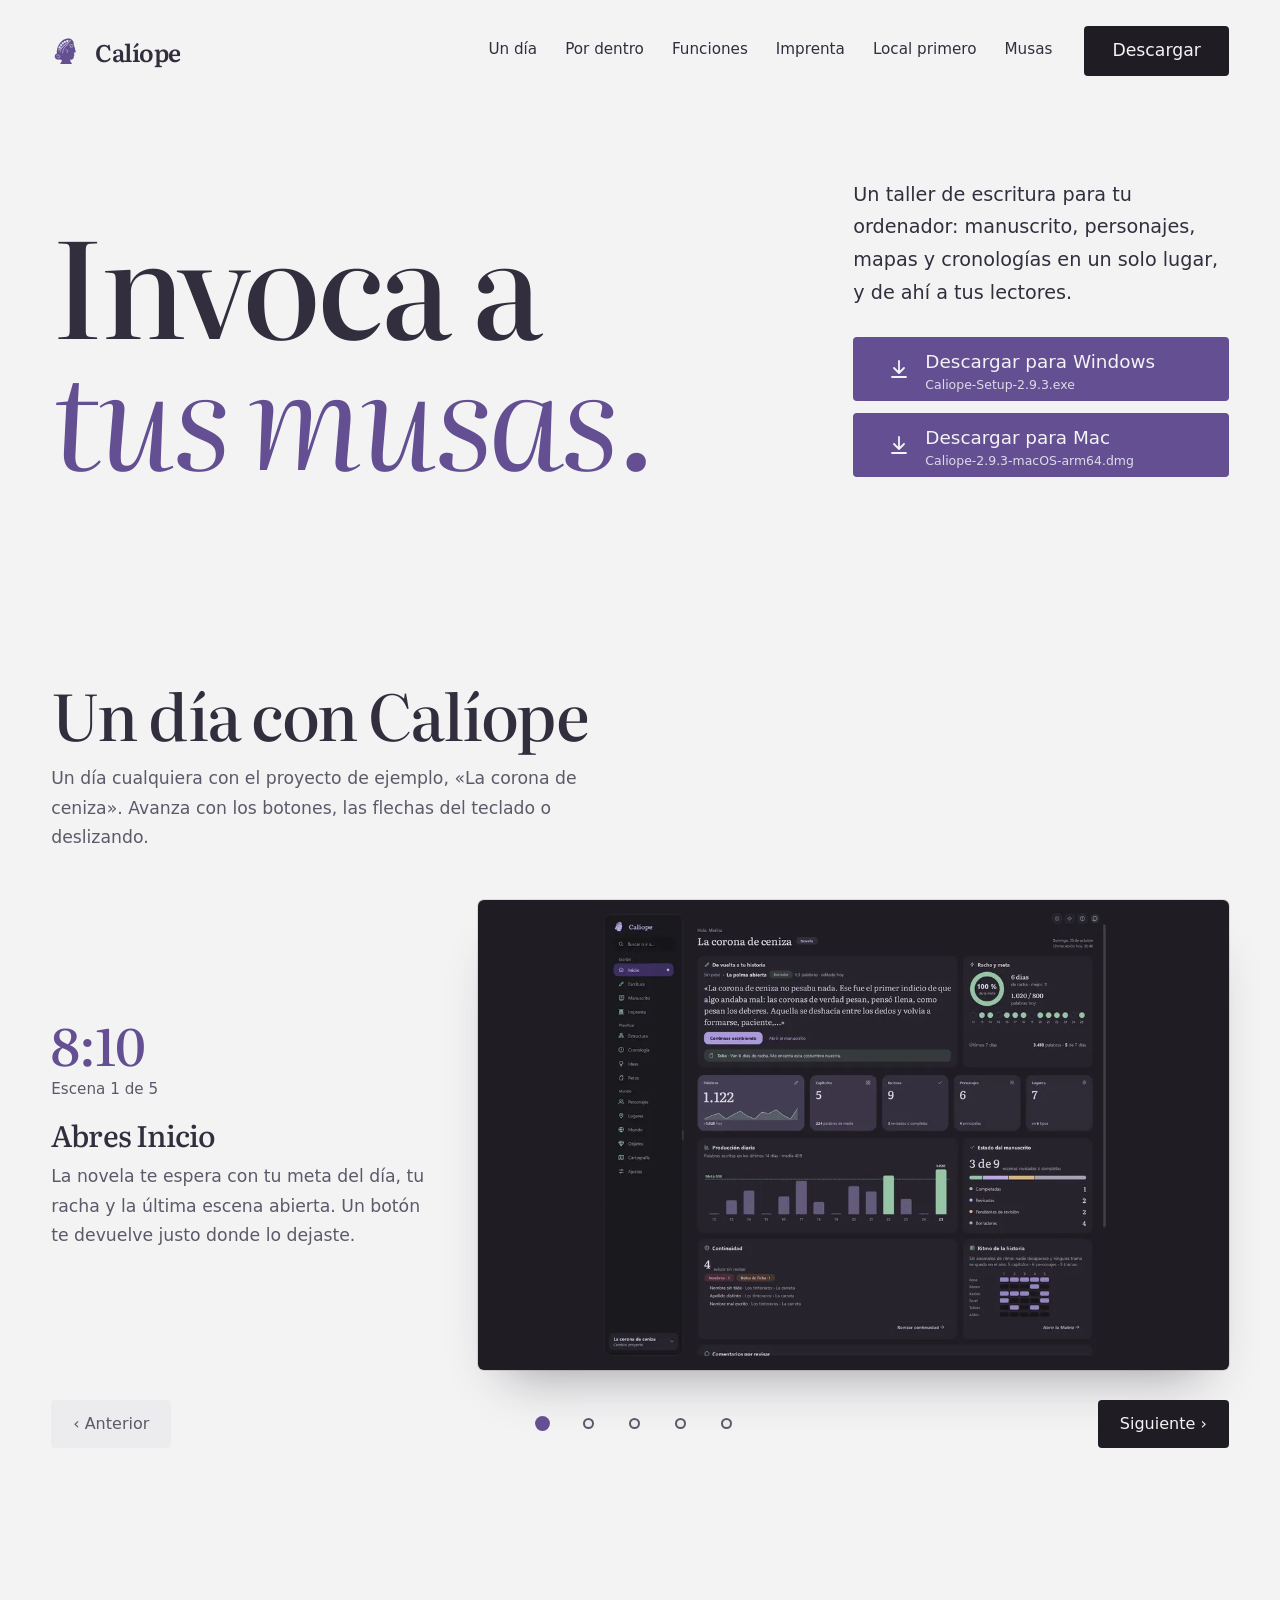
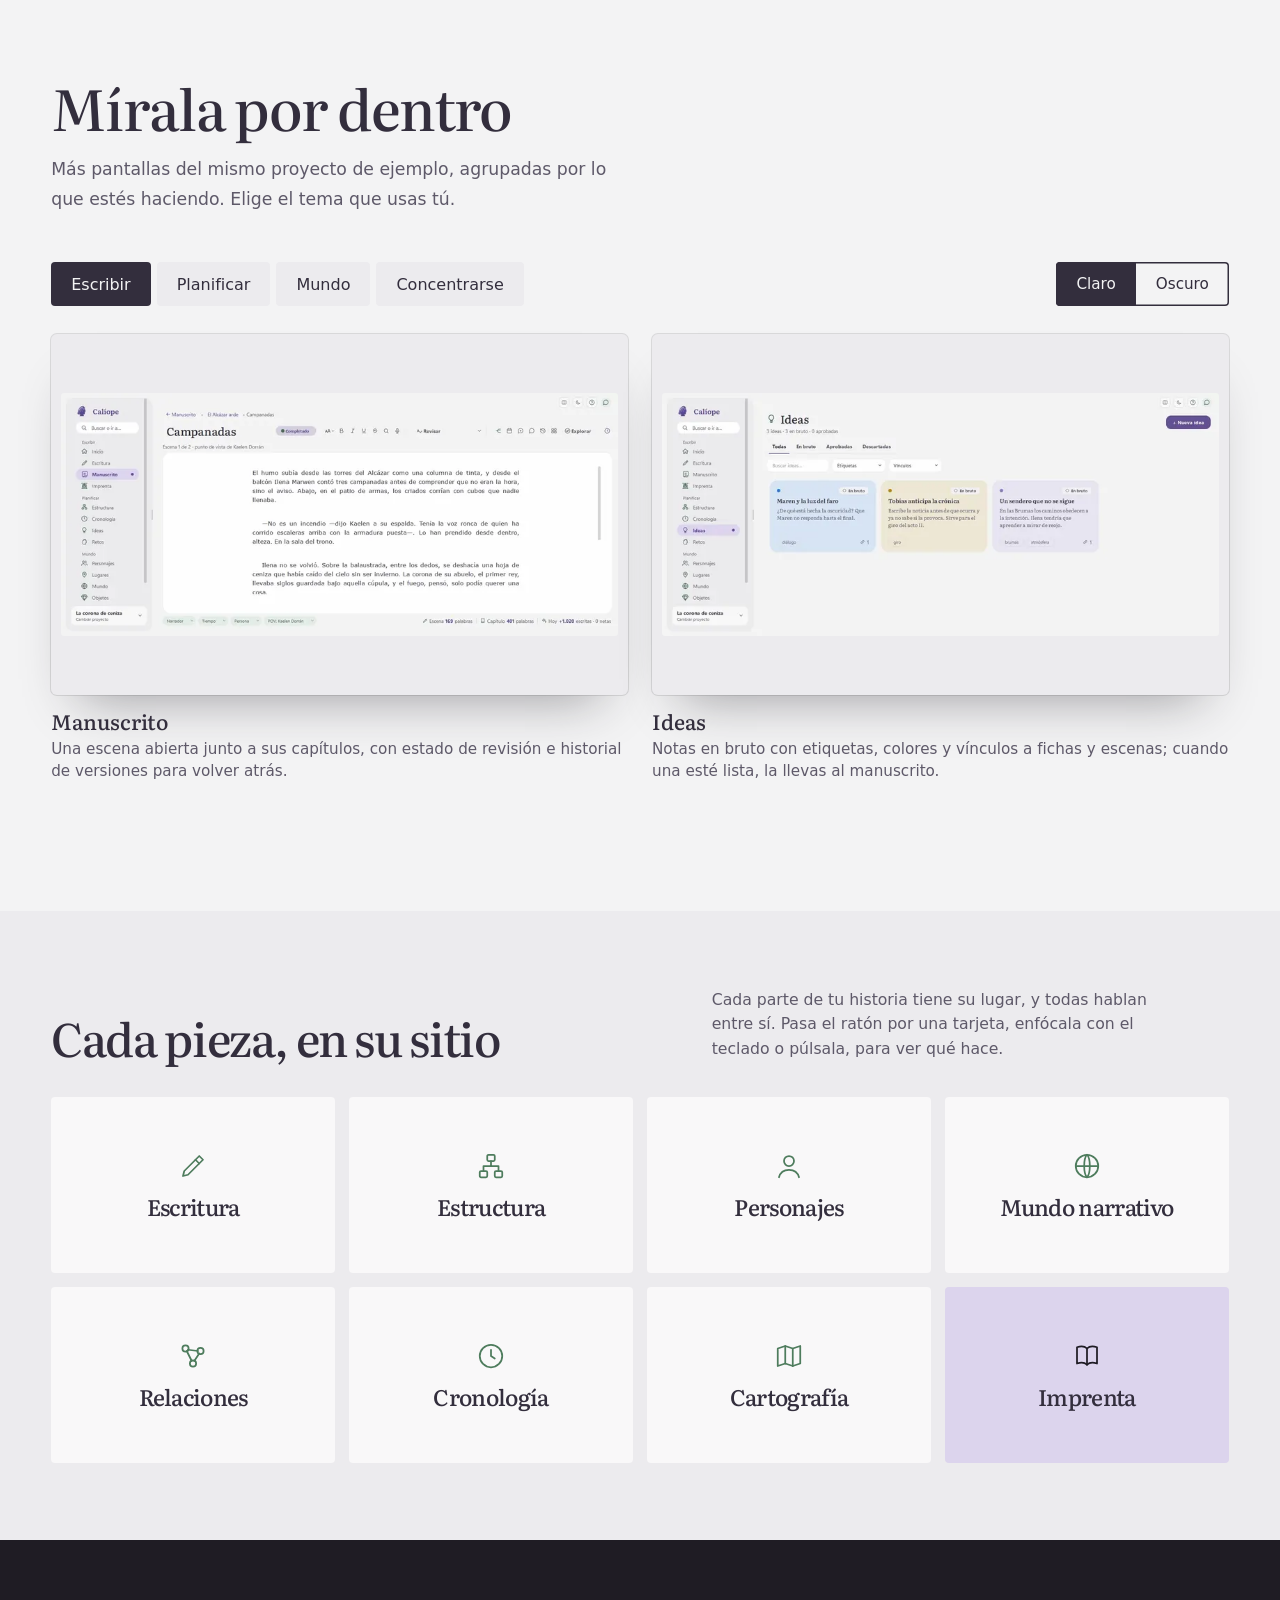
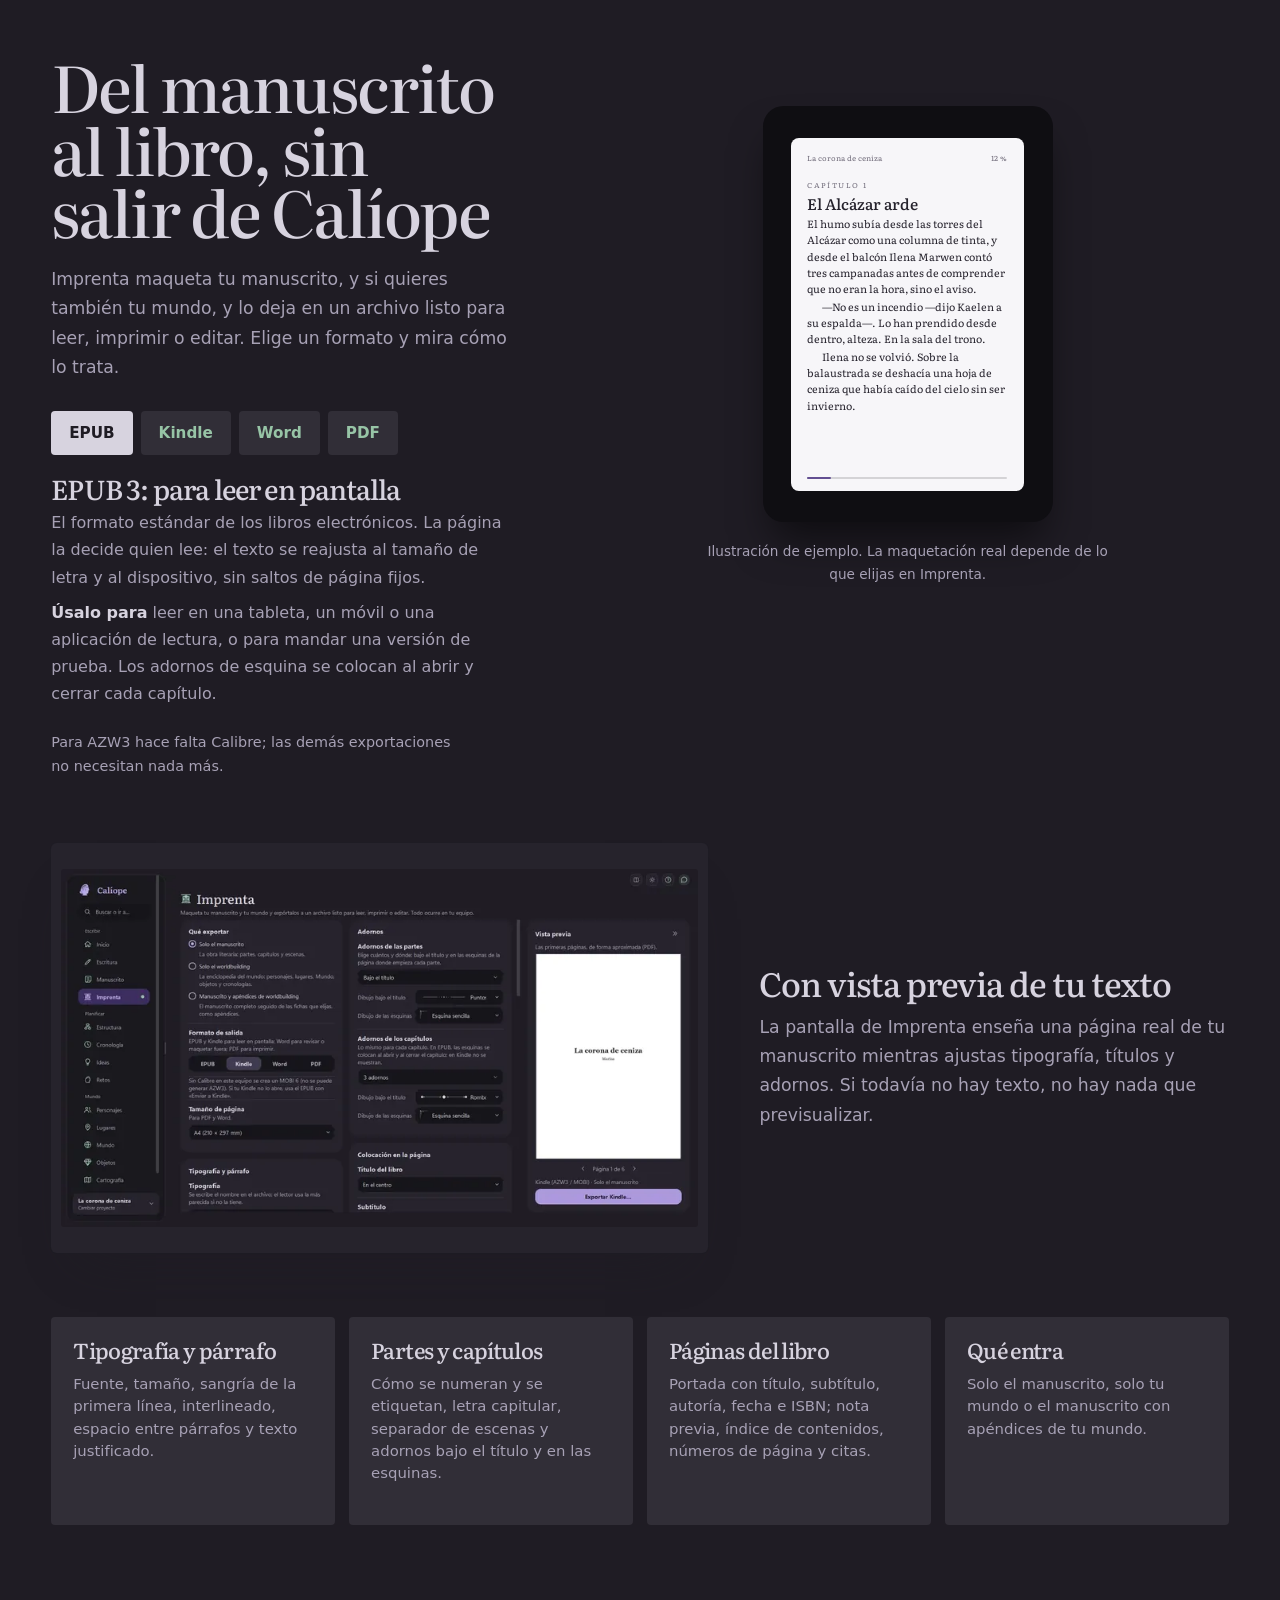
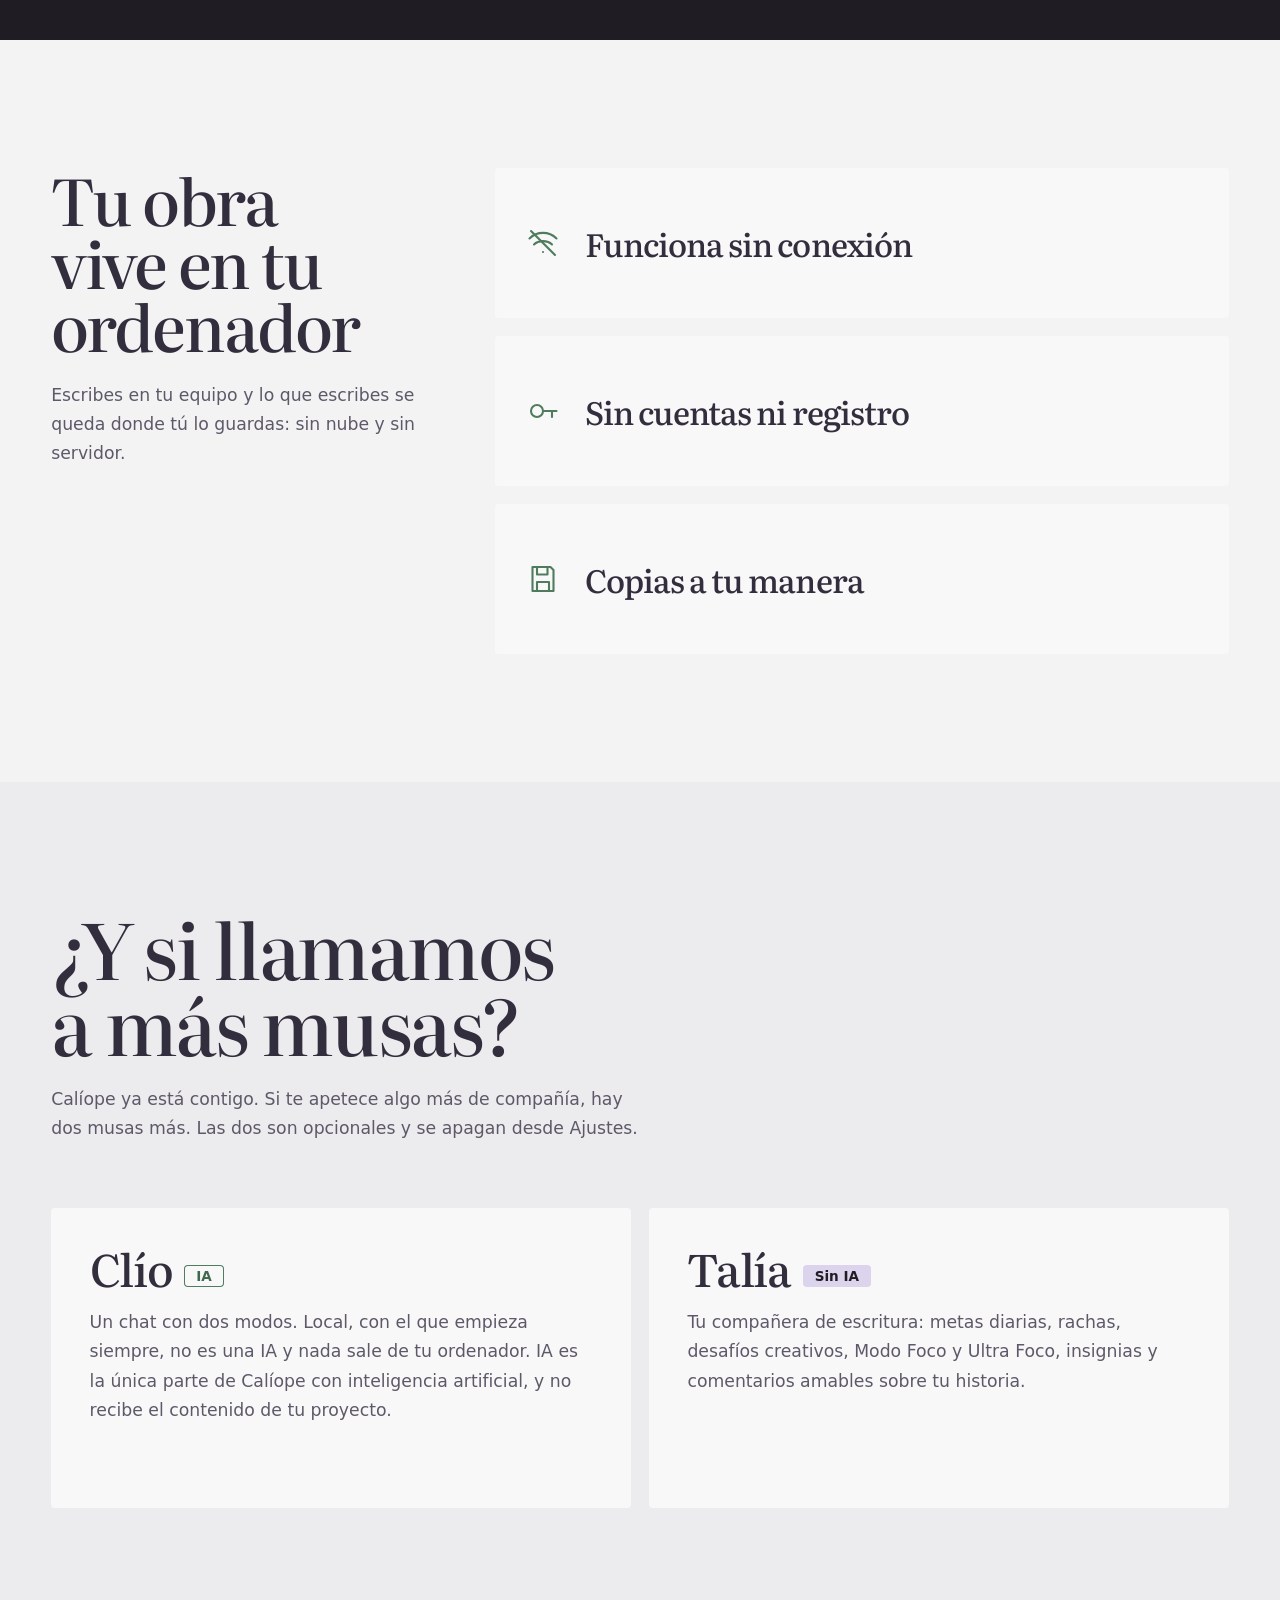
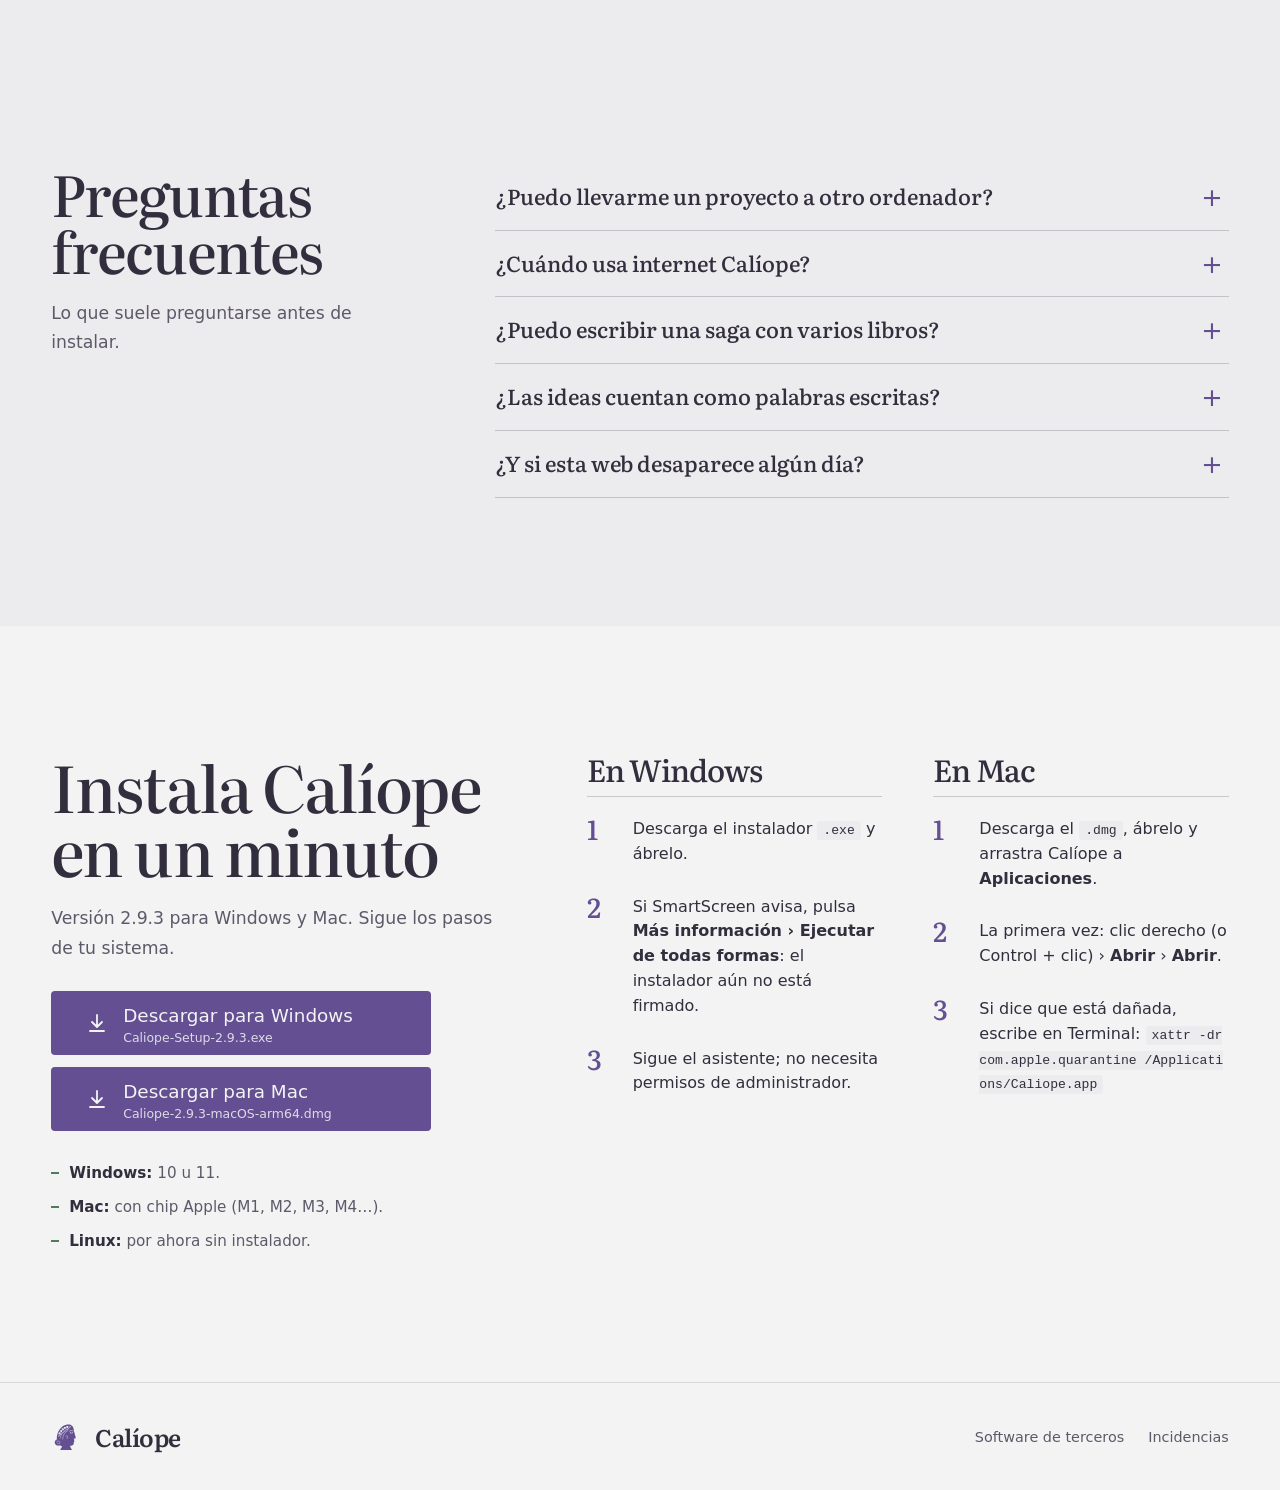
==== commit 951ff250: "Calíope 2.9.3" ====
--- a/docs/index.html
+++ b/docs/index.html
@@ -3,7 +3,7 @@
 <head>
 <meta charset="utf-8">
 <meta name="viewport" content="width=device-width, initial-scale=1">
-<meta name="caliope-version" content="2.9.2">
+<meta name="caliope-version" content="2.9.3">
 <title>Calíope — Invoca a tus musas. Da vida a tus mundos.</title>
 <meta name="description" content="Calíope es una aplicación de escritorio para escritores: manuscrito con revisión de continuidad, escaleta y matriz de ritmo, personajes, mundo, mapas, cronologías y exportación a EPUB, Kindle, DOCX y PDF. Todo en tu ordenador, sin cuentas ni nube.">
 <meta name="theme-color" content="#F3F3F4">
@@ -46,8 +46,8 @@
 <section class="hero"><div class="wrap">
 <h1>Invoca a<span>tus musas.</span></h1>
 <aside><p>Un taller de escritura para tu ordenador: manuscrito, personajes, mapas y cronologías en un solo lugar, y de ahí a tus lectores.</p>
-<div class="dl"><a class="btn big" href="https://github.com/marinaescobar/caliope/releases/download/v2.9.2/Caliope-Setup-2.9.2.exe"><svg aria-hidden="true"><use href="#dl"/></svg><span>Descargar para Windows<small>Caliope-Setup-2.9.2.exe</small></span></a>
-<a class="btn big" href="https://github.com/marinaescobar/caliope/releases/download/v2.9.2/Caliope-2.9.2-macOS-arm64.dmg"><svg aria-hidden="true"><use href="#dl"/></svg><span>Descargar para Mac<small>Caliope-2.9.2-macOS-arm64.dmg</small></span></a></div>
+<div class="dl"><a class="btn big" href="https://github.com/marinaescobar/caliope/releases/download/v2.9.3/Caliope-Setup-2.9.3.exe"><svg aria-hidden="true"><use href="#dl"/></svg><span>Descargar para Windows<small>Caliope-Setup-2.9.3.exe</small></span></a>
+<a class="btn big" href="https://github.com/marinaescobar/caliope/releases/download/v2.9.3/Caliope-2.9.3-macOS-arm64.dmg"><svg aria-hidden="true"><use href="#dl"/></svg><span>Descargar para Mac<small>Caliope-2.9.3-macOS-arm64.dmg</small></span></a></div>
 </aside></div>
 </section>
 
@@ -136,10 +136,10 @@
 </div></div></section>
 
 <section class="inst" id="descarga"><div class="wrap">
-<div><h2>Instala Calíope en un minuto</h2><p class="lead">Versión 2.9.2 para Windows y Mac. Sigue los pasos de tu sistema.</p>
+<div><h2>Instala Calíope en un minuto</h2><p class="lead">Versión 2.9.3 para Windows y Mac. Sigue los pasos de tu sistema.</p>
 <div class="dl">
-<a class="btn big" href="https://github.com/marinaescobar/caliope/releases/download/v2.9.2/Caliope-Setup-2.9.2.exe"><svg aria-hidden="true"><use href="#dl"/></svg><span>Descargar para Windows<small>Caliope-Setup-2.9.2.exe</small></span></a>
-<a class="btn big" href="https://github.com/marinaescobar/caliope/releases/download/v2.9.2/Caliope-2.9.2-macOS-arm64.dmg"><svg aria-hidden="true"><use href="#dl"/></svg><span>Descargar para Mac<small>Caliope-2.9.2-macOS-arm64.dmg</small></span></a></div>
+<a class="btn big" href="https://github.com/marinaescobar/caliope/releases/download/v2.9.3/Caliope-Setup-2.9.3.exe"><svg aria-hidden="true"><use href="#dl"/></svg><span>Descargar para Windows<small>Caliope-Setup-2.9.3.exe</small></span></a>
+<a class="btn big" href="https://github.com/marinaescobar/caliope/releases/download/v2.9.3/Caliope-2.9.3-macOS-arm64.dmg"><svg aria-hidden="true"><use href="#dl"/></svg><span>Descargar para Mac<small>Caliope-2.9.3-macOS-arm64.dmg</small></span></a></div>
 <ul class="reqs"><li><b>Windows:</b> 10 u 11.</li><li><b>Mac:</b> con chip Apple (M1, M2, M3, M4…).</li><li><b>Linux:</b> por ahora sin instalador.</li></ul></div>
 <div class="os">
 <div><h3>En Windows</h3><ol>
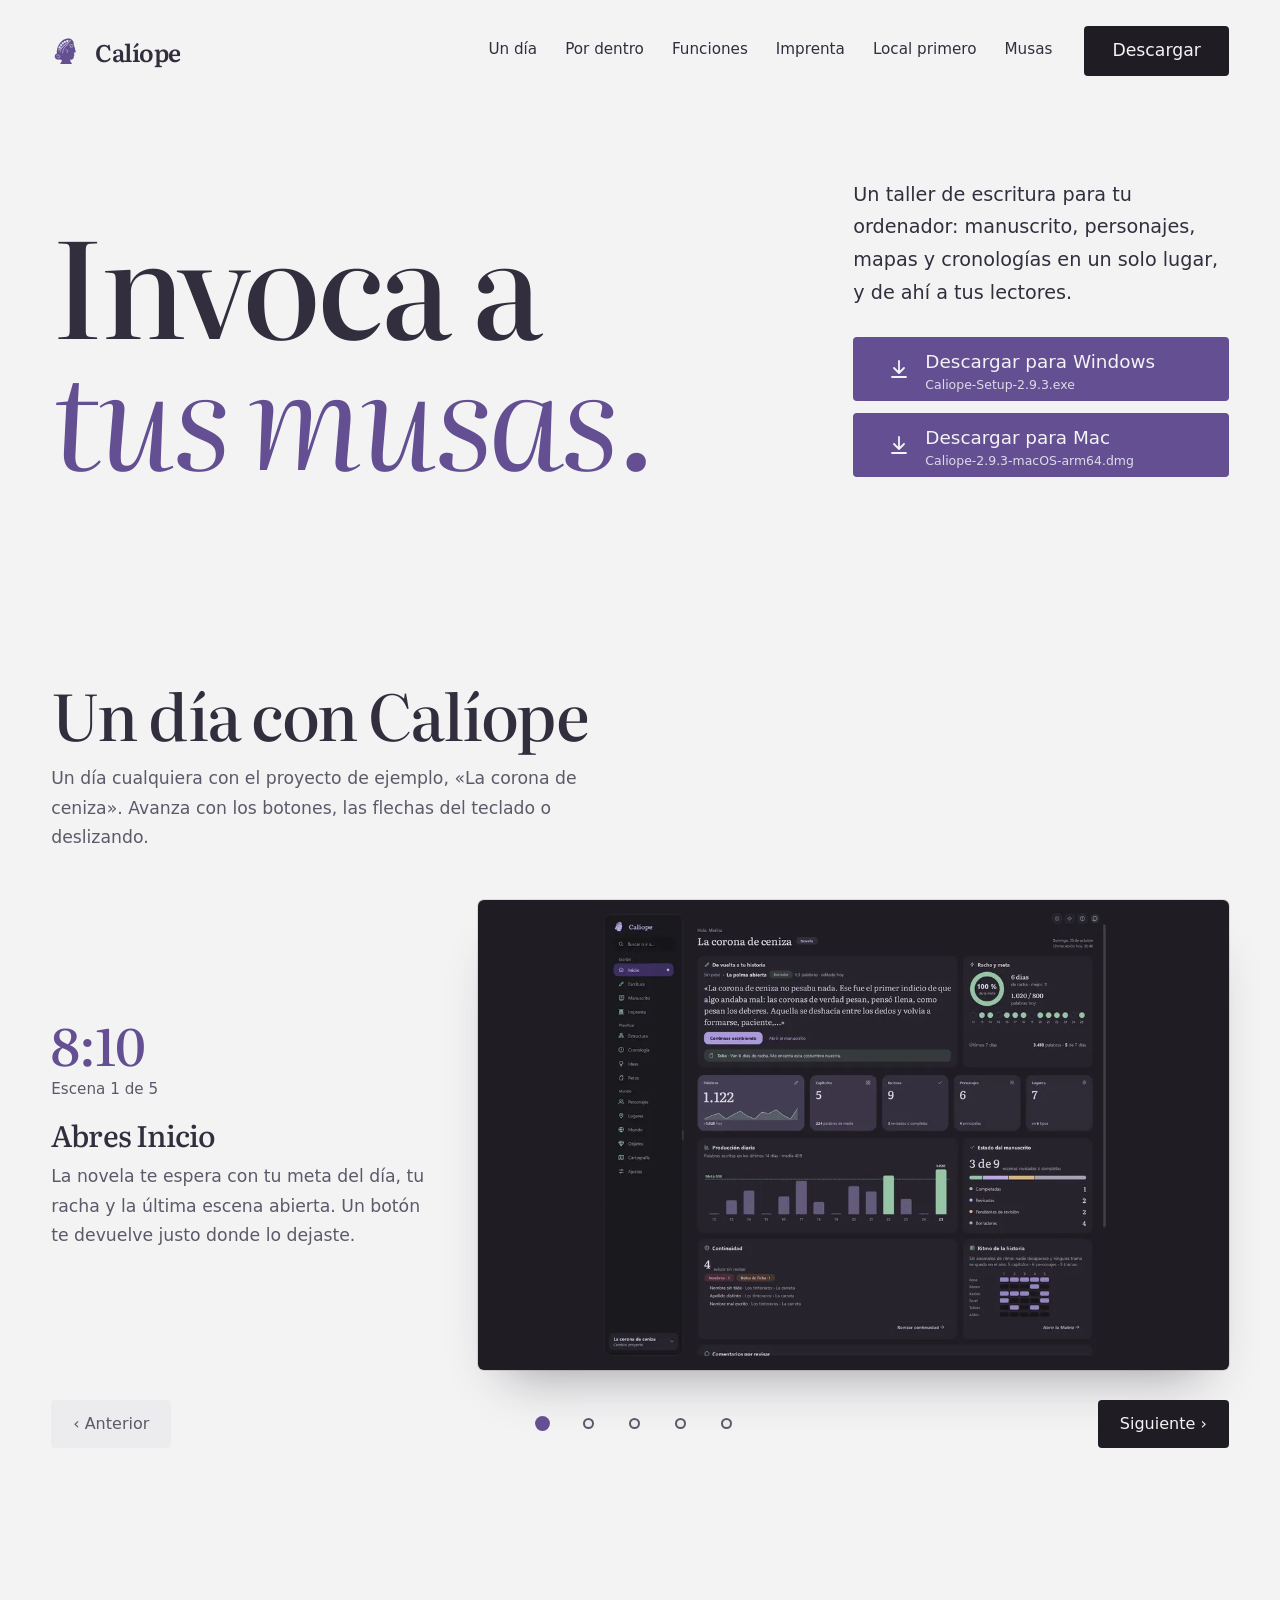
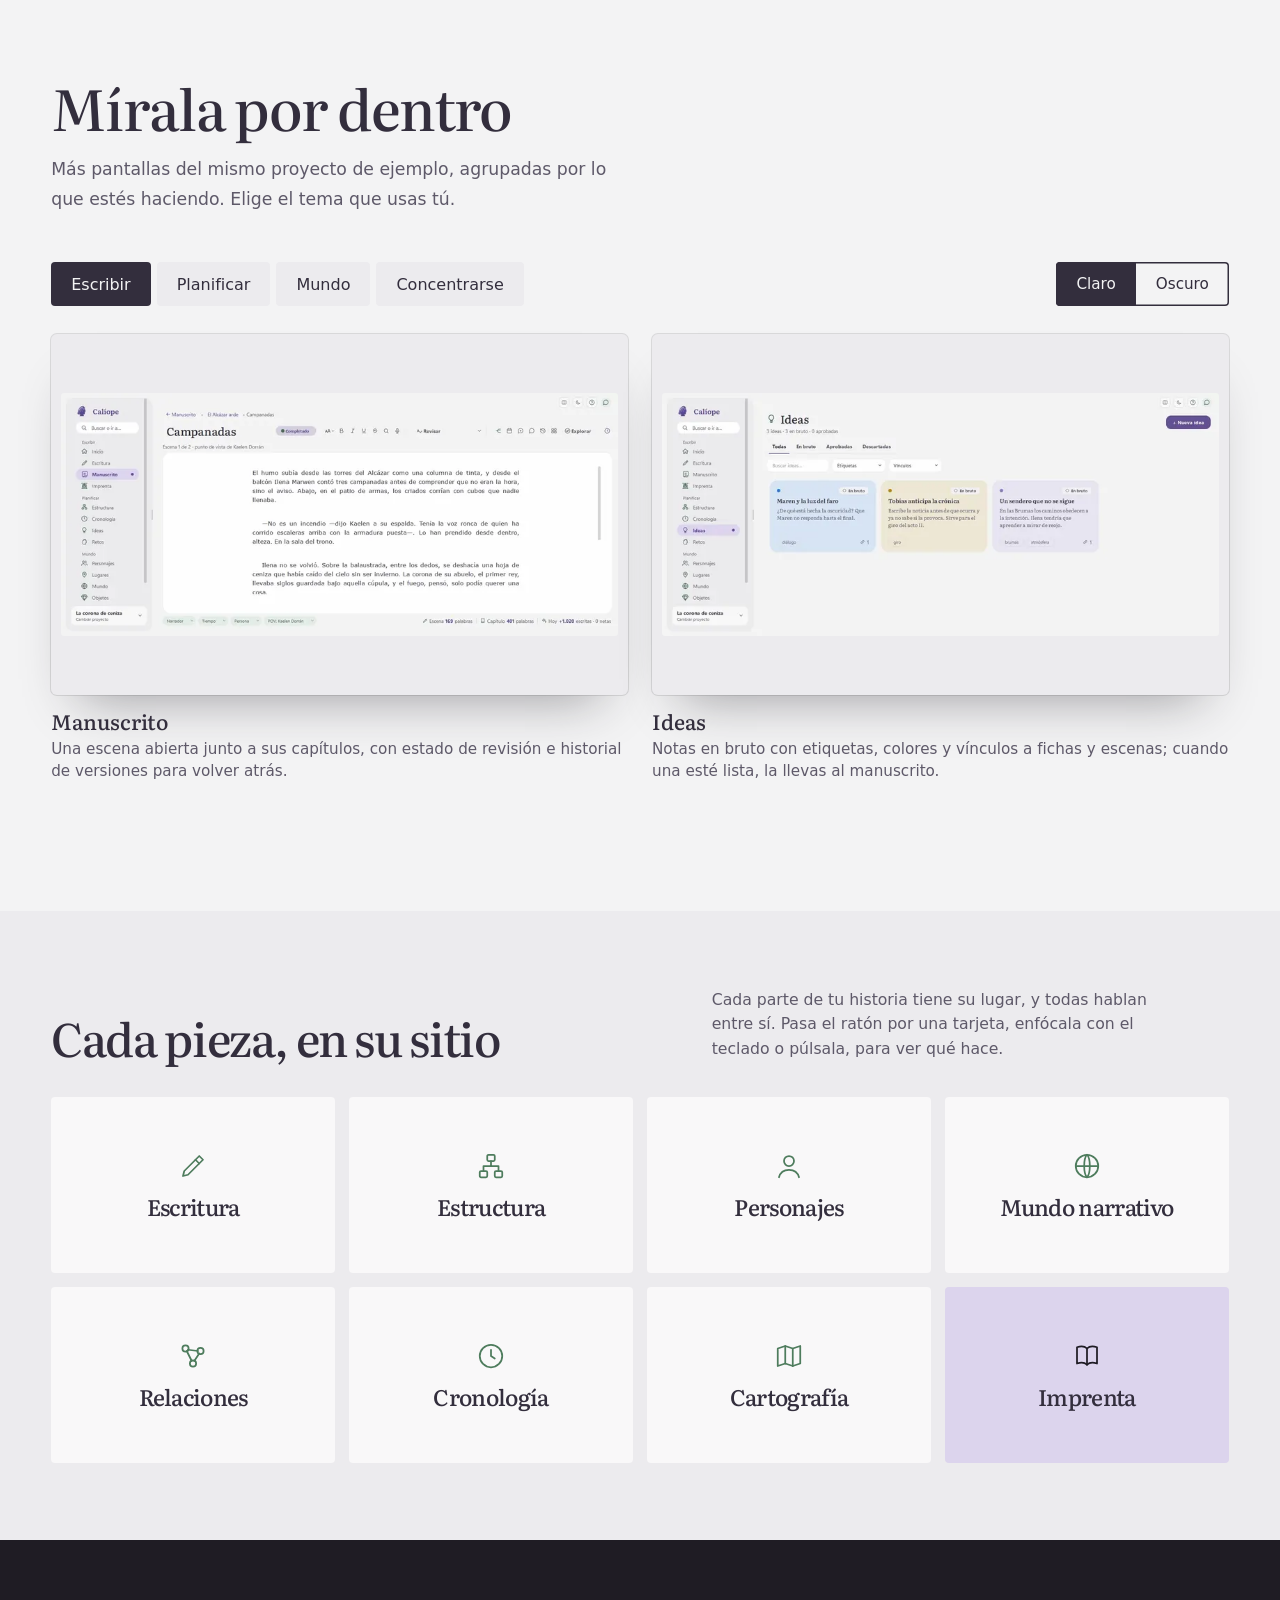
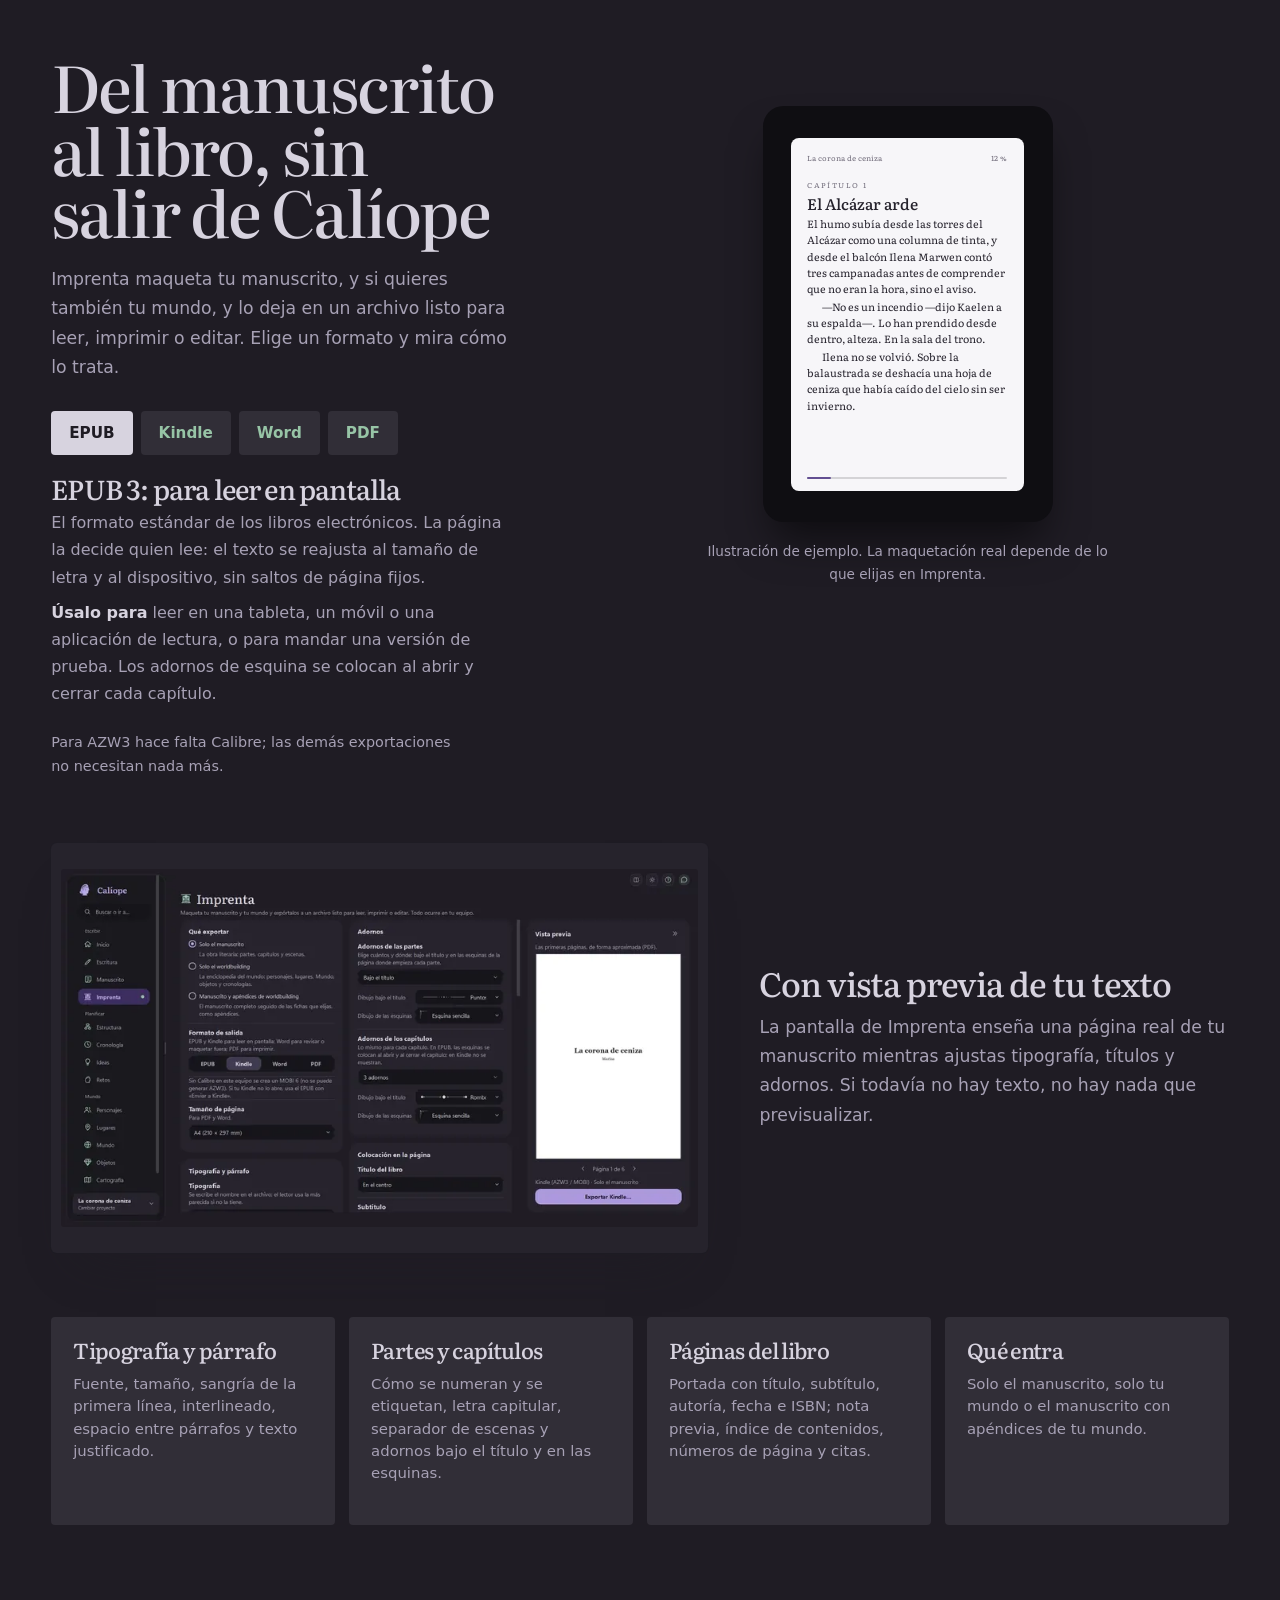
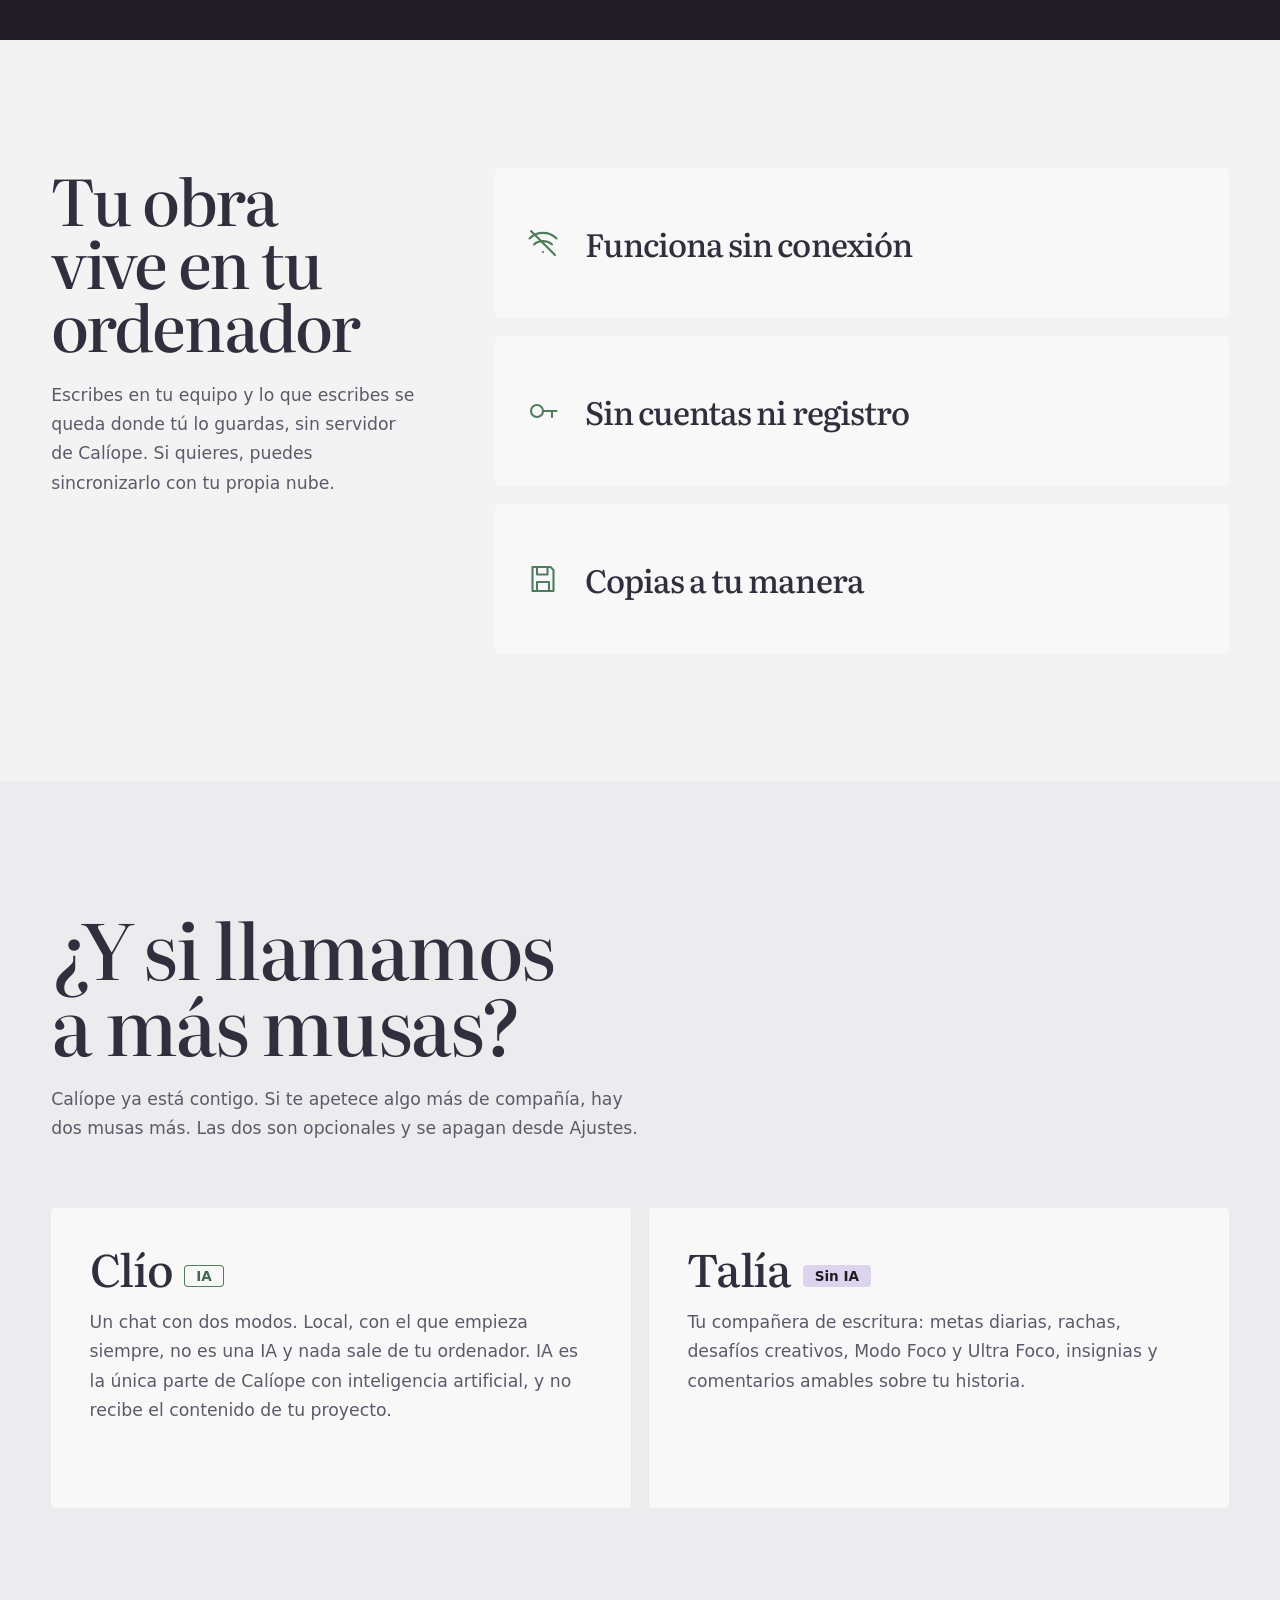
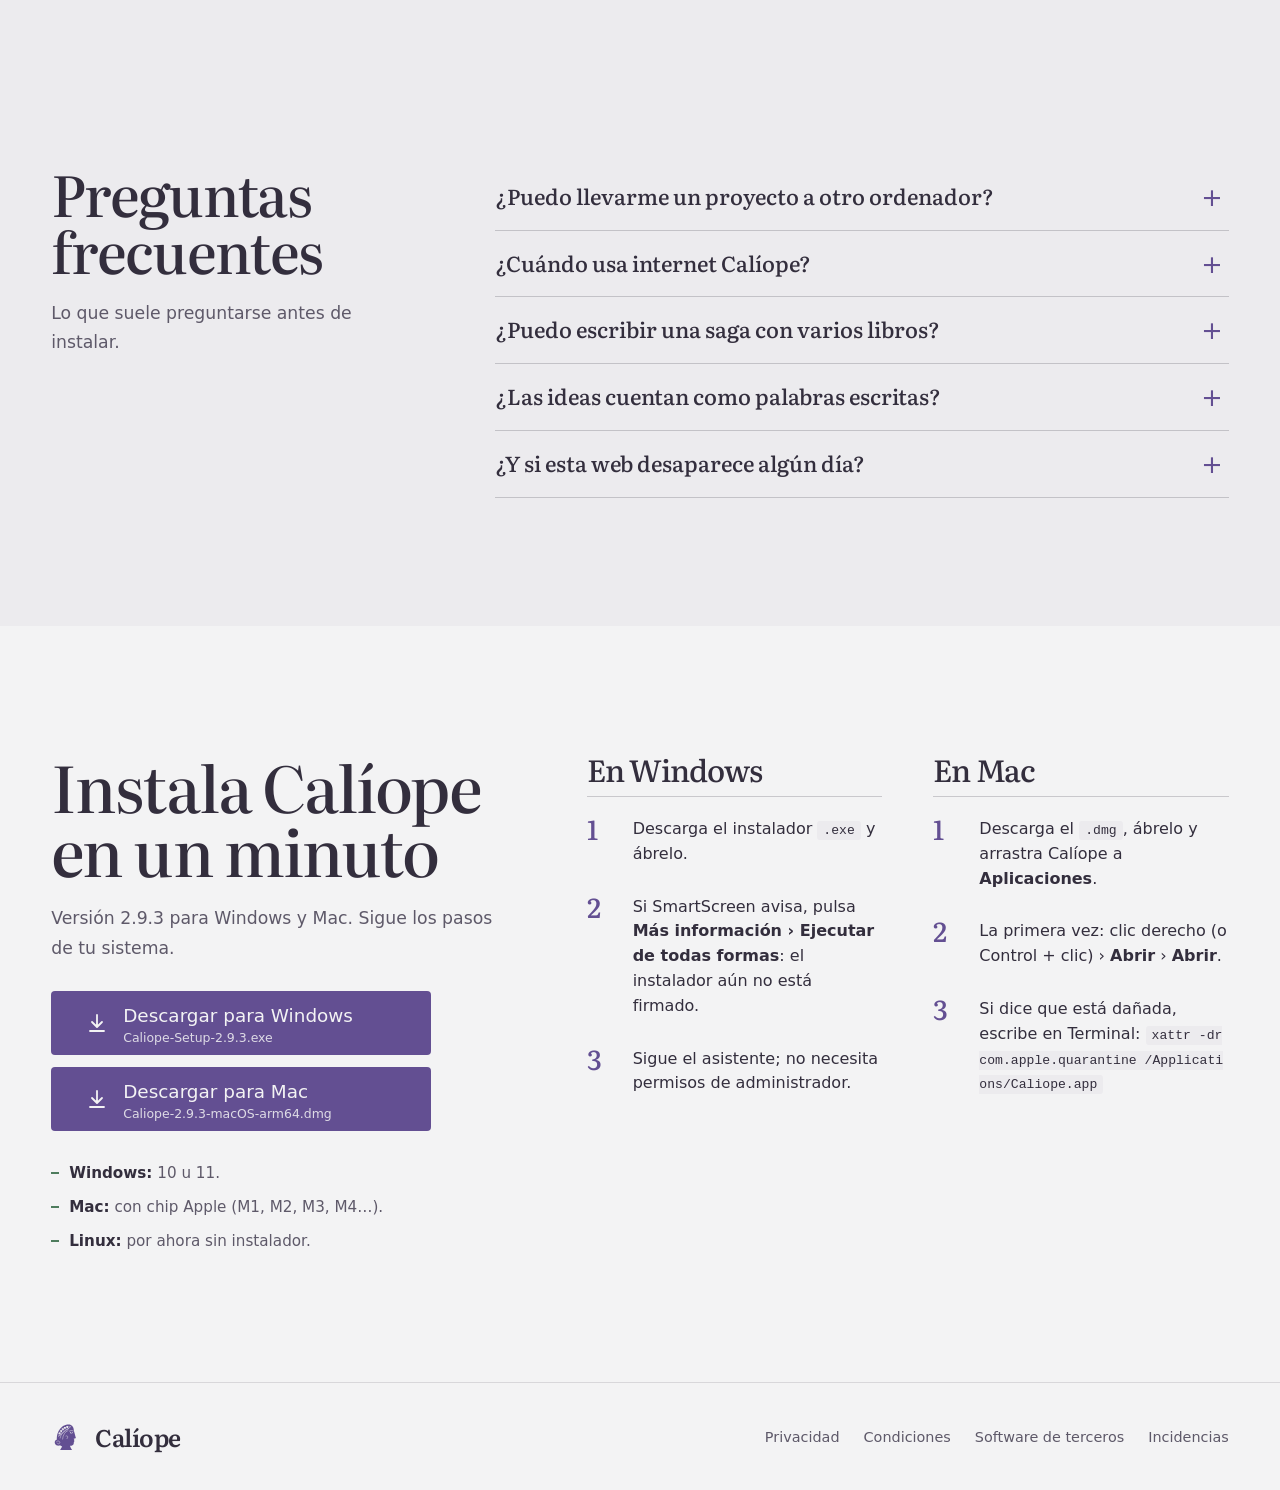
==== commit ecb9c1c0: "Web: páginas de privacidad y condiciones Co-Authored-By: Claude Sonnet 5.5 <noreply@anthropic.com>" ====
--- a/docs/index.html
+++ b/docs/index.html
@@ -5,7 +5,7 @@
 <meta name="viewport" content="width=device-width, initial-scale=1">
 <meta name="caliope-version" content="2.9.3">
 <title>Calíope — Invoca a tus musas. Da vida a tus mundos.</title>
-<meta name="description" content="Calíope es una aplicación de escritorio para escritores: manuscrito con revisión de continuidad, escaleta y matriz de ritmo, personajes, mundo, mapas, cronologías y exportación a EPUB, Kindle, DOCX y PDF. Todo en tu ordenador, sin cuentas ni nube.">
+<meta name="description" content="Calíope es una aplicación de escritorio para escritores: manuscrito con revisión de continuidad, escaleta y matriz de ritmo, personajes, mundo, mapas, cronologías y exportación a EPUB, Kindle, DOCX y PDF. Todo en tu ordenador, sin cuentas; la nube, solo si la activas.">
 <meta name="theme-color" content="#F3F3F4">
 <meta name="color-scheme" content="light">
 <meta property="og:title" content="Calíope — Invoca a tus musas. Da vida a tus mundos.">
@@ -111,7 +111,7 @@
 </ul></div></section>
 
 <section class="loc" id="local"><div class="wrap">
-<div><h2>Tu obra vive en tu ordenador</h2><p class="lead">Escribes en tu equipo y lo que escribes se queda donde tú lo guardas: sin nube y sin servidor.</p></div>
+<div><h2>Tu obra vive en tu ordenador</h2><p class="lead">Escribes en tu equipo y lo que escribes se queda donde tú lo guardas, sin servidor de Calíope. Si quieres, puedes sincronizarlo con tu propia nube.</p></div>
 <div class="lines">
 <div class="line" tabindex="0"><svg><use href="#wifi"/></svg><h3>Funciona sin conexión</h3><p>Manuscrito, fichas, mapas, corrector, sinónimos, dictado y exportación son locales.</p></div>
 <div class="line" tabindex="0"><svg><use href="#key"/></svg><h3>Sin cuentas ni registro</h3><p>Instalas, abres y escribes.</p></div>
@@ -129,7 +129,7 @@
 <div><h2>Preguntas frecuentes</h2><p class="lead">Lo que suele preguntarse antes de instalar.</p></div>
 <div>
 <details><summary>¿Puedo llevarme un proyecto a otro ordenador?</summary><p>Sí. Guardas el proyecto en un archivo, lo copias y lo abres con Calíope en el otro equipo.</p></details>
-<details><summary>¿Cuándo usa internet Calíope?</summary><p>Solo en dos casos: el modo IA de Clío, si lo activas, y la comprobación de versiones nuevas.</p></details>
+<details><summary>¿Cuándo usa internet Calíope?</summary><p>Solo cuando hace falta: el modo IA de Clío, la sincronización en la nube y la descarga de voces de dictado, si los activas, y la comprobación de versiones nuevas. Los detalles están en la <a href="privacidad.html">política de privacidad</a>.</p></details>
 <details><summary>¿Puedo escribir una saga con varios libros?</summary><p>Sí. Reúnes varios libros en una saga y compartes entre ellos personajes, lugares y mundo.</p></details>
 <details><summary>¿Las ideas cuentan como palabras escritas?</summary><p>No. Las notas de Ideas quedan fuera de las estadísticas y de las metas: solo cuenta el texto que llevas a una escena.</p></details>
 <details><summary>¿Y si esta web desaparece algún día?</summary><p>Calíope no depende de ella para funcionar. Tus proyectos son archivos tuyos y se quedan en tu equipo.</p></details>
@@ -152,7 +152,7 @@
 <li>Si dice que está dañada, escribe en Terminal: <code>xattr -dr com.apple.quarantine /Applications/Caliope.app</code></li></ol></div>
 </div></div></section>
 </main>
-<footer><div class="wrap"><a class="brand" href="#"><span class="mark" aria-hidden="true"><!--LOGO--><svg xmlns="http://www.w3.org/2000/svg" viewBox="0 0 100 100"><defs><mask id="m" maskUnits="userSpaceOnUse" x="0" y="0" width="100" height="100"><rect width="100" height="100" fill="#fff"/><path d="M57.00 19.50C41.00 19.50 27.00 30.00 22.50 47.00Z" fill="none" stroke="#000" stroke-width="1.25" stroke-linecap="round"/><path d="M50.21 19.38C51.03 22.15 48.99 24.60 46.12 24.30C45.30 21.53 47.35 19.07 50.21 19.38Z" fill="#000"/><path d="M50.53 20.82C48.04 22.29 45.16 20.90 44.76 18.04C47.25 16.58 50.13 17.97 50.53 20.82Z" fill="#000"/><path d="M42.95 21.58C44.34 24.11 42.86 26.94 39.99 27.26C38.60 24.73 40.08 21.89 42.95 21.58Z" fill="#000"/><path d="M43.56 22.92C41.44 24.88 38.33 24.14 37.34 21.43C39.45 19.47 42.56 20.22 43.56 22.92Z" fill="#000"/><path d="M36.34 25.26C38.24 27.44 37.40 30.52 34.67 31.44C32.77 29.27 33.61 26.18 36.34 25.26Z" fill="#000"/><path d="M37.23 26.45C35.58 28.81 32.38 28.75 30.83 26.32C32.48 23.95 35.68 24.01 37.23 26.45Z" fill="#000"/><path d="M30.60 30.34C32.92 32.06 32.76 35.25 30.28 36.73C27.96 35.01 28.13 31.81 30.60 30.34Z" fill="#000"/><path d="M31.72 31.31C30.61 33.97 27.47 34.58 25.44 32.54C26.55 29.87 29.69 29.26 31.72 31.31Z" fill="#000"/><path d="M25.94 36.70C28.56 37.90 29.07 41.06 26.95 43.02C24.33 41.82 23.82 38.67 25.94 36.70Z" fill="#000"/><path d="M27.23 37.42C26.70 40.25 23.76 41.51 21.34 39.93C21.87 37.10 24.81 35.84 27.23 37.42Z" fill="#000"/><path d="M52 25.5C38 29 29 41 27 53" fill="none" stroke="#000" stroke-width="1.25" stroke-linecap="round" stroke-linejoin="round"/><path d="M50 31C41 35 35 44 34 56" fill="none" stroke="#000" stroke-width="1.25" stroke-linecap="round" stroke-linejoin="round"/><path d="M16 64C19 60 25 61 26 66C26 70 21 72 19 69" fill="none" stroke="#000" stroke-width="1.25" stroke-linecap="round" stroke-linejoin="round"/><path d="M44 47C49 44.5 51.5 50 47 55" fill="none" stroke="#000" stroke-width="1.25" stroke-linecap="round" stroke-linejoin="round"/><path d="M54.5 32.5C58 30.5 62 30.5 65.2 32.2" fill="none" stroke="#000" stroke-width="1.5" stroke-linecap="round"/><path d="M55.5 37.5C57.5 34.8 62 34.8 64.8 37.2C62 40 57.5 40.2 55.5 37.5Z" fill="#000"/><circle cx="60.4" cy="37.3" r="1.9" fill="#fff"/></mask></defs><path d="M54.00 13.00L55.46 13.35L56.86 13.83L58.17 14.44L59.41 15.16L60.56 16.00L61.63 16.93L62.61 17.95L63.50 19.06L64.30 20.25L65.00 21.50L65.60 22.81L66.09 24.18L66.49 25.59L66.77 27.03L66.94 28.51L67.00 30.00L72.50 50.50L73.19 52.31L72.31 53.69L70.00 54.50L66.50 55.20L68.12 57.40L69.00 59.00L68.36 60.15L67.50 61.00L68.50 62.56L68.00 64.50L66.91 66.06L66.80 68.00L66.85 69.49L66.50 70.94L65.75 72.28L64.59 73.49L63.00 74.50L61.75 75.03L60.52 75.42L59.31 75.70L58.15 75.88L57.04 75.97L56.00 76.00L56.30 77.09L56.64 78.18L57.04 79.27L57.49 80.36L57.98 81.45L58.53 82.55L59.12 83.64L59.77 84.73L60.46 85.82L61.21 86.91L62.00 88.00L27.00 88.00L27.67 86.70L28.33 85.47L29.00 84.30L29.67 83.17L30.33 82.09L31.00 81.04L31.67 80.01L32.33 79.00L33.00 78.00L31.84 77.46L30.70 76.87L29.59 76.23L28.51 75.56L27.47 74.83L26.69 74.25L25.16 74.91L23.39 75.35L21.50 75.50L19.61 75.35L17.84 74.91L16.20 74.20L14.73 73.27L13.47 72.12L12.43 70.79L11.66 69.31L11.17 67.71L11.00 66.00L11.17 64.29L11.66 62.69L12.43 61.21L13.47 59.88L14.73 58.73L16.20 57.80L17.12 57.40L17.04 56.42L17.00 55.00L17.02 53.44L17.10 51.88L17.22 50.34L17.39 48.82L17.60 47.30L17.86 45.80L18.17 44.32L18.52 42.86L18.91 41.42L19.35 39.99L19.83 38.59L20.35 37.22L20.91 35.86L21.51 34.54L22.14 33.24L22.82 31.96L23.53 30.72L24.28 29.51L25.06 28.33L25.88 27.19L26.74 26.08L27.62 25.00L28.54 23.96L29.50 22.96L30.48 22.00L31.49 21.08L32.53 20.21L33.60 19.37L34.70 18.59L35.83 17.84L36.98 17.15L38.16 16.50L39.36 15.91L40.59 15.36L41.84 14.87L43.11 14.43L44.40 14.04L45.72 13.72L47.05 13.45L48.40 13.23L49.78 13.08L51.17 12.99L52.58 12.96L54.00 13.00Z" fill="currentColor" mask="url(#m)"/></svg><!--/LOGO--></span>Calíope</a><div class="links"><a href="https://github.com/marinaescobar/caliope/blob/main/THIRD_PARTY.md">Software de terceros</a><a href="https://github.com/marinaescobar/caliope/issues">Incidencias</a></div></div></footer>
+<footer><div class="wrap"><a class="brand" href="#"><span class="mark" aria-hidden="true"><!--LOGO--><svg xmlns="http://www.w3.org/2000/svg" viewBox="0 0 100 100"><defs><mask id="m" maskUnits="userSpaceOnUse" x="0" y="0" width="100" height="100"><rect width="100" height="100" fill="#fff"/><path d="M57.00 19.50C41.00 19.50 27.00 30.00 22.50 47.00Z" fill="none" stroke="#000" stroke-width="1.25" stroke-linecap="round"/><path d="M50.21 19.38C51.03 22.15 48.99 24.60 46.12 24.30C45.30 21.53 47.35 19.07 50.21 19.38Z" fill="#000"/><path d="M50.53 20.82C48.04 22.29 45.16 20.90 44.76 18.04C47.25 16.58 50.13 17.97 50.53 20.82Z" fill="#000"/><path d="M42.95 21.58C44.34 24.11 42.86 26.94 39.99 27.26C38.60 24.73 40.08 21.89 42.95 21.58Z" fill="#000"/><path d="M43.56 22.92C41.44 24.88 38.33 24.14 37.34 21.43C39.45 19.47 42.56 20.22 43.56 22.92Z" fill="#000"/><path d="M36.34 25.26C38.24 27.44 37.40 30.52 34.67 31.44C32.77 29.27 33.61 26.18 36.34 25.26Z" fill="#000"/><path d="M37.23 26.45C35.58 28.81 32.38 28.75 30.83 26.32C32.48 23.95 35.68 24.01 37.23 26.45Z" fill="#000"/><path d="M30.60 30.34C32.92 32.06 32.76 35.25 30.28 36.73C27.96 35.01 28.13 31.81 30.60 30.34Z" fill="#000"/><path d="M31.72 31.31C30.61 33.97 27.47 34.58 25.44 32.54C26.55 29.87 29.69 29.26 31.72 31.31Z" fill="#000"/><path d="M25.94 36.70C28.56 37.90 29.07 41.06 26.95 43.02C24.33 41.82 23.82 38.67 25.94 36.70Z" fill="#000"/><path d="M27.23 37.42C26.70 40.25 23.76 41.51 21.34 39.93C21.87 37.10 24.81 35.84 27.23 37.42Z" fill="#000"/><path d="M52 25.5C38 29 29 41 27 53" fill="none" stroke="#000" stroke-width="1.25" stroke-linecap="round" stroke-linejoin="round"/><path d="M50 31C41 35 35 44 34 56" fill="none" stroke="#000" stroke-width="1.25" stroke-linecap="round" stroke-linejoin="round"/><path d="M16 64C19 60 25 61 26 66C26 70 21 72 19 69" fill="none" stroke="#000" stroke-width="1.25" stroke-linecap="round" stroke-linejoin="round"/><path d="M44 47C49 44.5 51.5 50 47 55" fill="none" stroke="#000" stroke-width="1.25" stroke-linecap="round" stroke-linejoin="round"/><path d="M54.5 32.5C58 30.5 62 30.5 65.2 32.2" fill="none" stroke="#000" stroke-width="1.5" stroke-linecap="round"/><path d="M55.5 37.5C57.5 34.8 62 34.8 64.8 37.2C62 40 57.5 40.2 55.5 37.5Z" fill="#000"/><circle cx="60.4" cy="37.3" r="1.9" fill="#fff"/></mask></defs><path d="M54.00 13.00L55.46 13.35L56.86 13.83L58.17 14.44L59.41 15.16L60.56 16.00L61.63 16.93L62.61 17.95L63.50 19.06L64.30 20.25L65.00 21.50L65.60 22.81L66.09 24.18L66.49 25.59L66.77 27.03L66.94 28.51L67.00 30.00L72.50 50.50L73.19 52.31L72.31 53.69L70.00 54.50L66.50 55.20L68.12 57.40L69.00 59.00L68.36 60.15L67.50 61.00L68.50 62.56L68.00 64.50L66.91 66.06L66.80 68.00L66.85 69.49L66.50 70.94L65.75 72.28L64.59 73.49L63.00 74.50L61.75 75.03L60.52 75.42L59.31 75.70L58.15 75.88L57.04 75.97L56.00 76.00L56.30 77.09L56.64 78.18L57.04 79.27L57.49 80.36L57.98 81.45L58.53 82.55L59.12 83.64L59.77 84.73L60.46 85.82L61.21 86.91L62.00 88.00L27.00 88.00L27.67 86.70L28.33 85.47L29.00 84.30L29.67 83.17L30.33 82.09L31.00 81.04L31.67 80.01L32.33 79.00L33.00 78.00L31.84 77.46L30.70 76.87L29.59 76.23L28.51 75.56L27.47 74.83L26.69 74.25L25.16 74.91L23.39 75.35L21.50 75.50L19.61 75.35L17.84 74.91L16.20 74.20L14.73 73.27L13.47 72.12L12.43 70.79L11.66 69.31L11.17 67.71L11.00 66.00L11.17 64.29L11.66 62.69L12.43 61.21L13.47 59.88L14.73 58.73L16.20 57.80L17.12 57.40L17.04 56.42L17.00 55.00L17.02 53.44L17.10 51.88L17.22 50.34L17.39 48.82L17.60 47.30L17.86 45.80L18.17 44.32L18.52 42.86L18.91 41.42L19.35 39.99L19.83 38.59L20.35 37.22L20.91 35.86L21.51 34.54L22.14 33.24L22.82 31.96L23.53 30.72L24.28 29.51L25.06 28.33L25.88 27.19L26.74 26.08L27.62 25.00L28.54 23.96L29.50 22.96L30.48 22.00L31.49 21.08L32.53 20.21L33.60 19.37L34.70 18.59L35.83 17.84L36.98 17.15L38.16 16.50L39.36 15.91L40.59 15.36L41.84 14.87L43.11 14.43L44.40 14.04L45.72 13.72L47.05 13.45L48.40 13.23L49.78 13.08L51.17 12.99L52.58 12.96L54.00 13.00Z" fill="currentColor" mask="url(#m)"/></svg><!--/LOGO--></span>Calíope</a><div class="links"><a href="privacidad.html">Privacidad</a><a href="condiciones.html">Condiciones</a><a href="https://github.com/marinaescobar/caliope/blob/main/THIRD_PARTY.md">Software de terceros</a><a href="https://github.com/marinaescobar/caliope/issues">Incidencias</a></div></div></footer>
 <script src="js/site.js" defer></script>
 </body>
 </html>
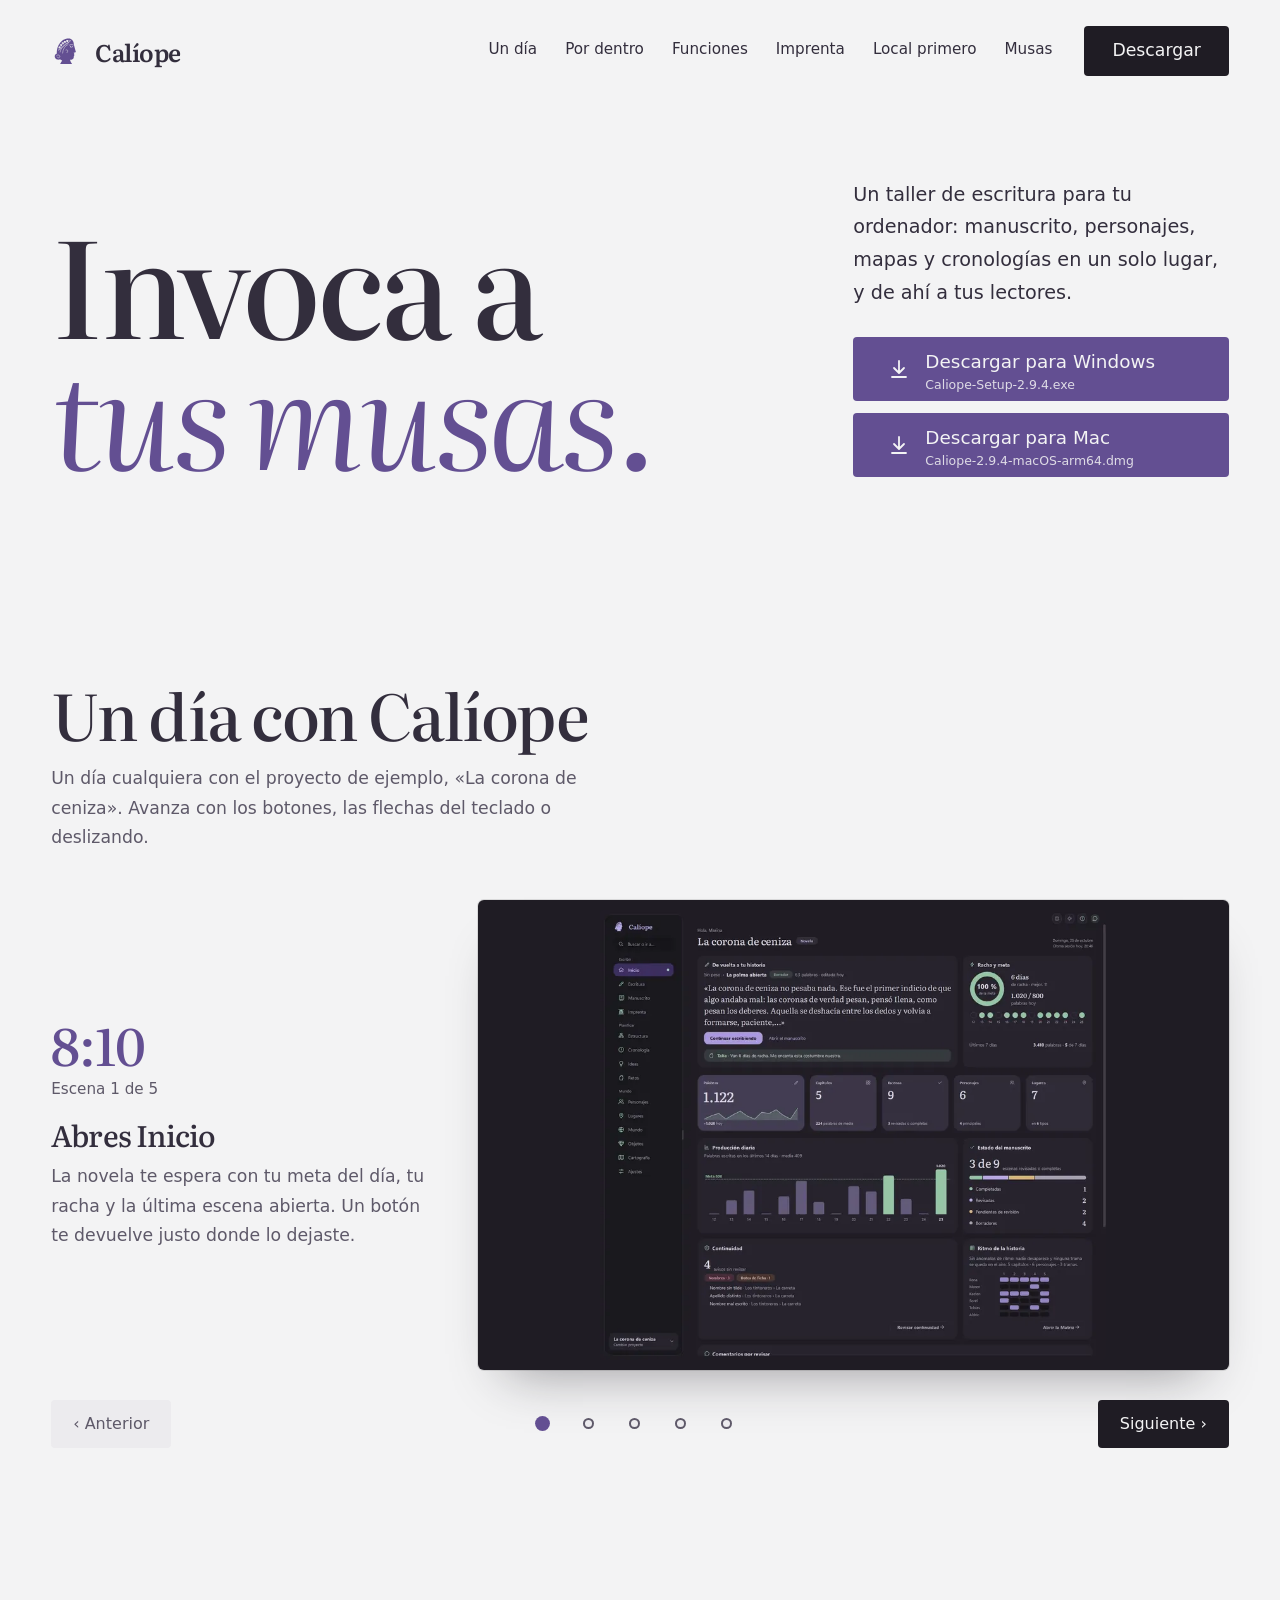
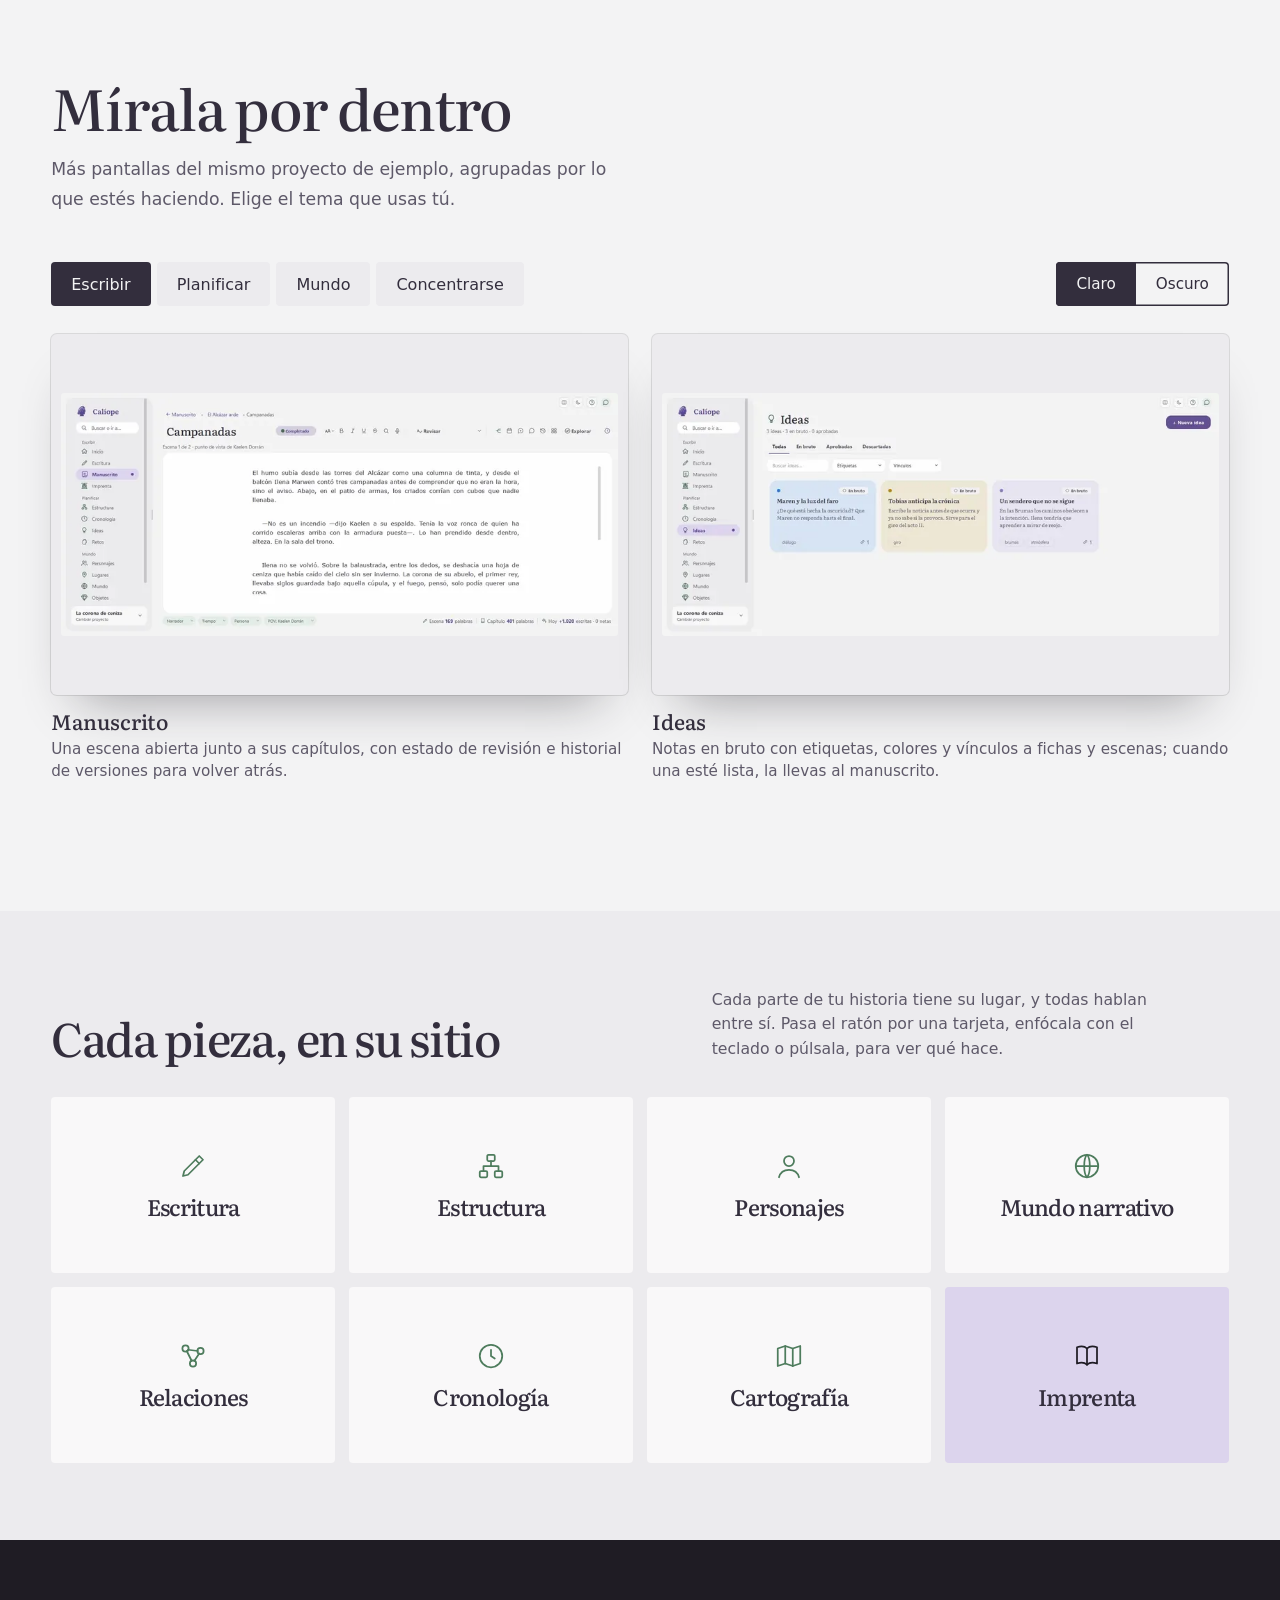
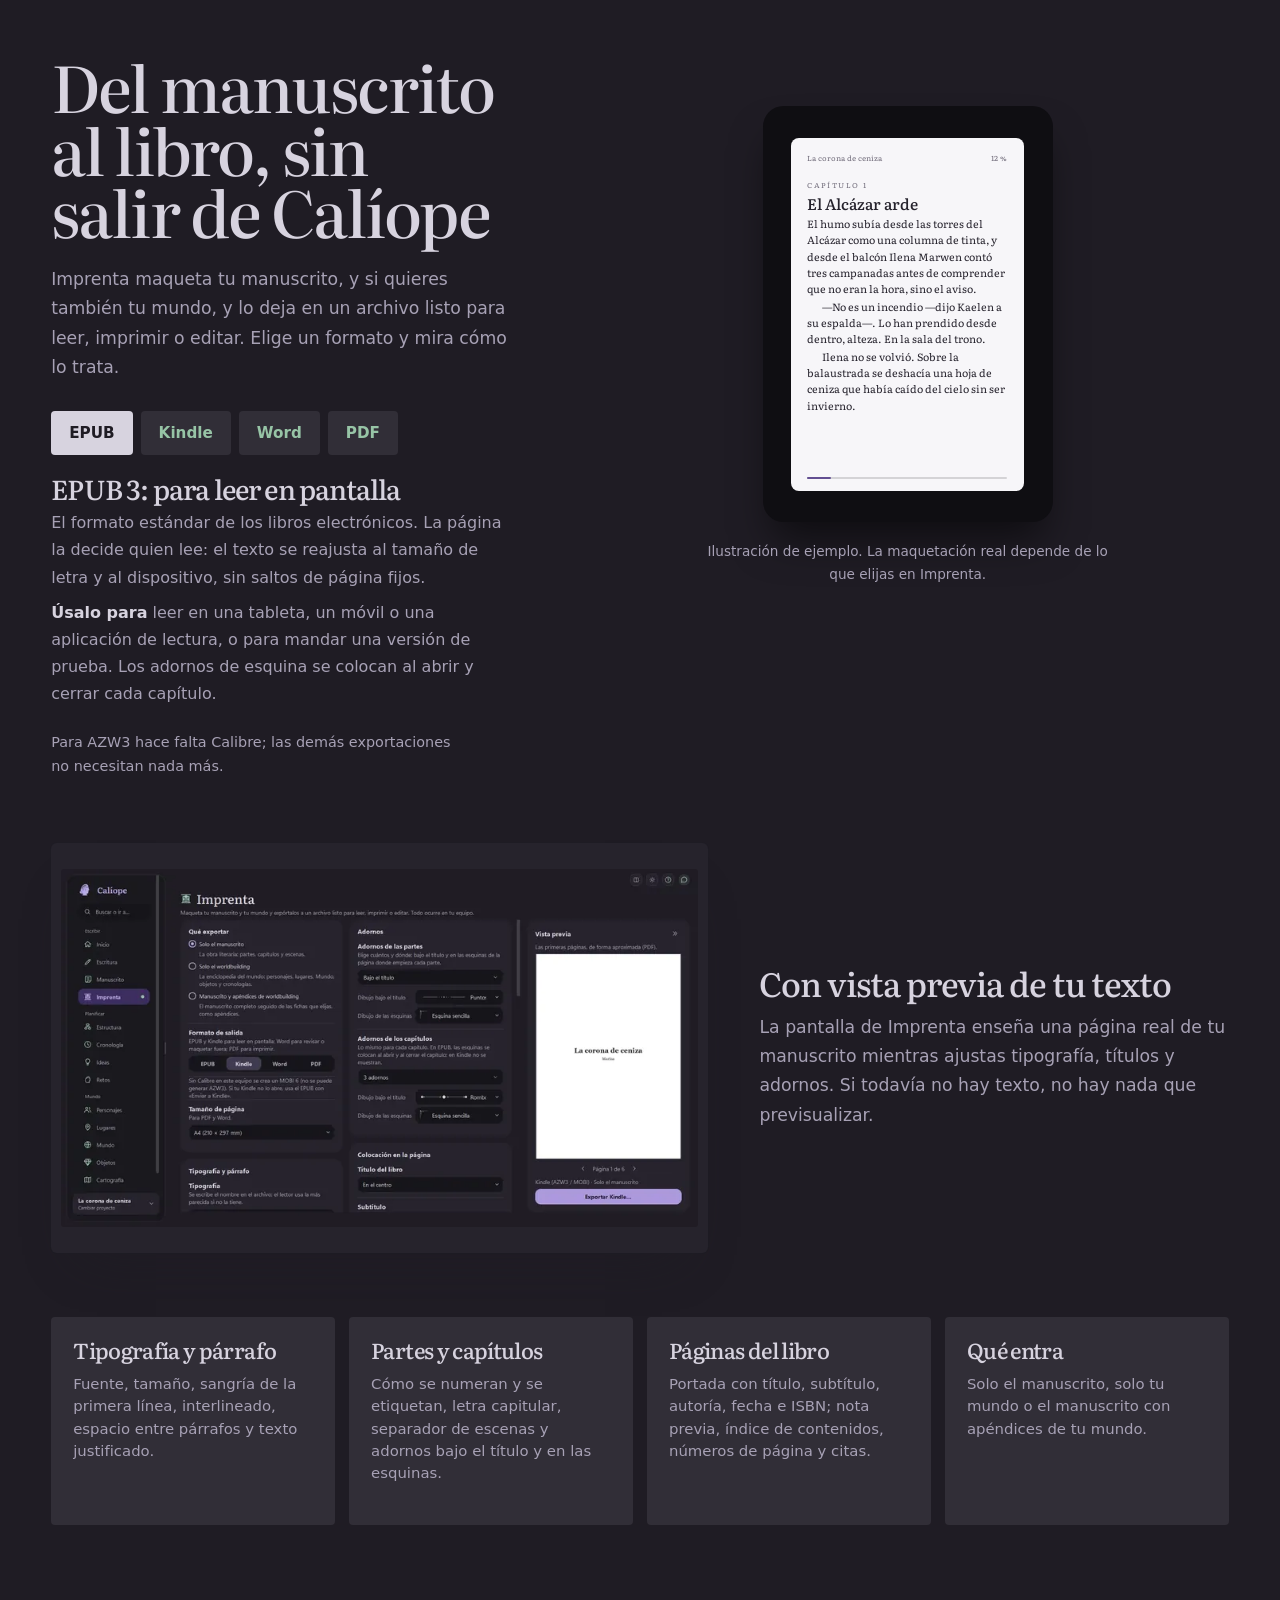
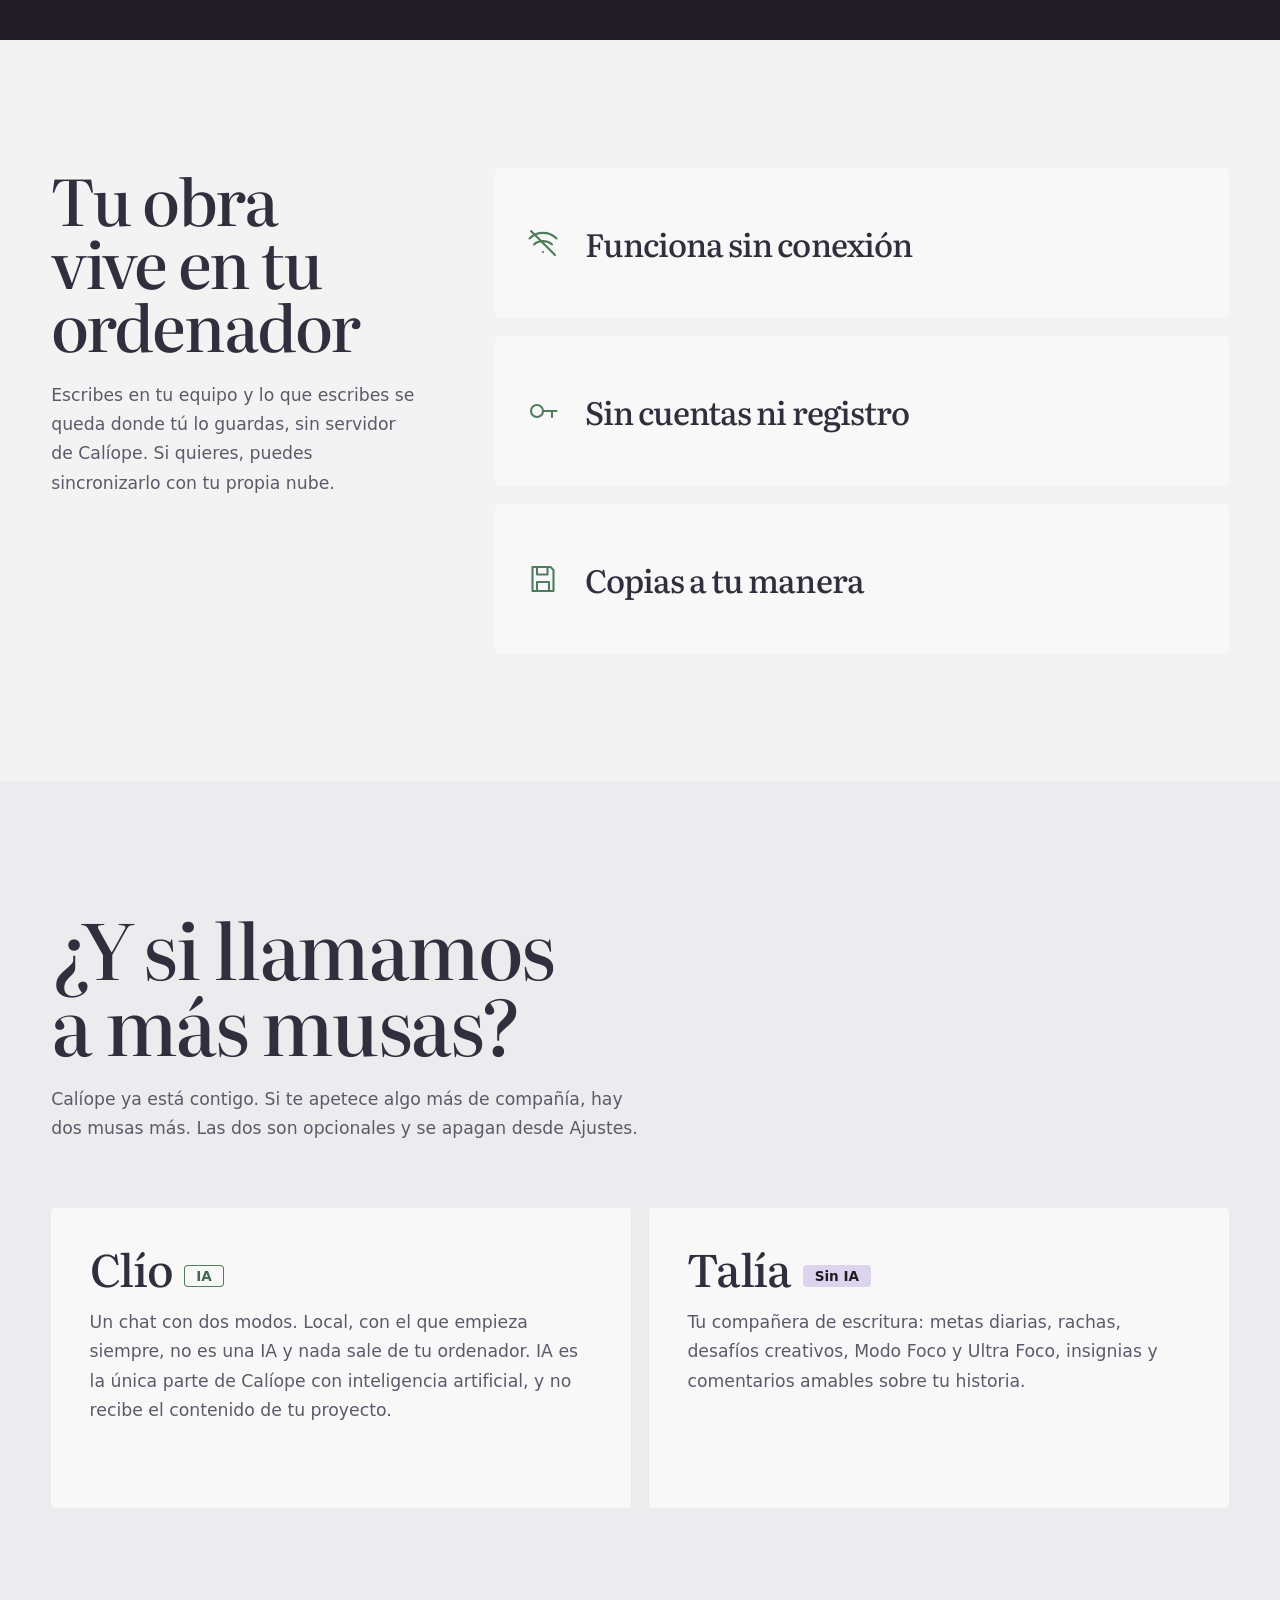
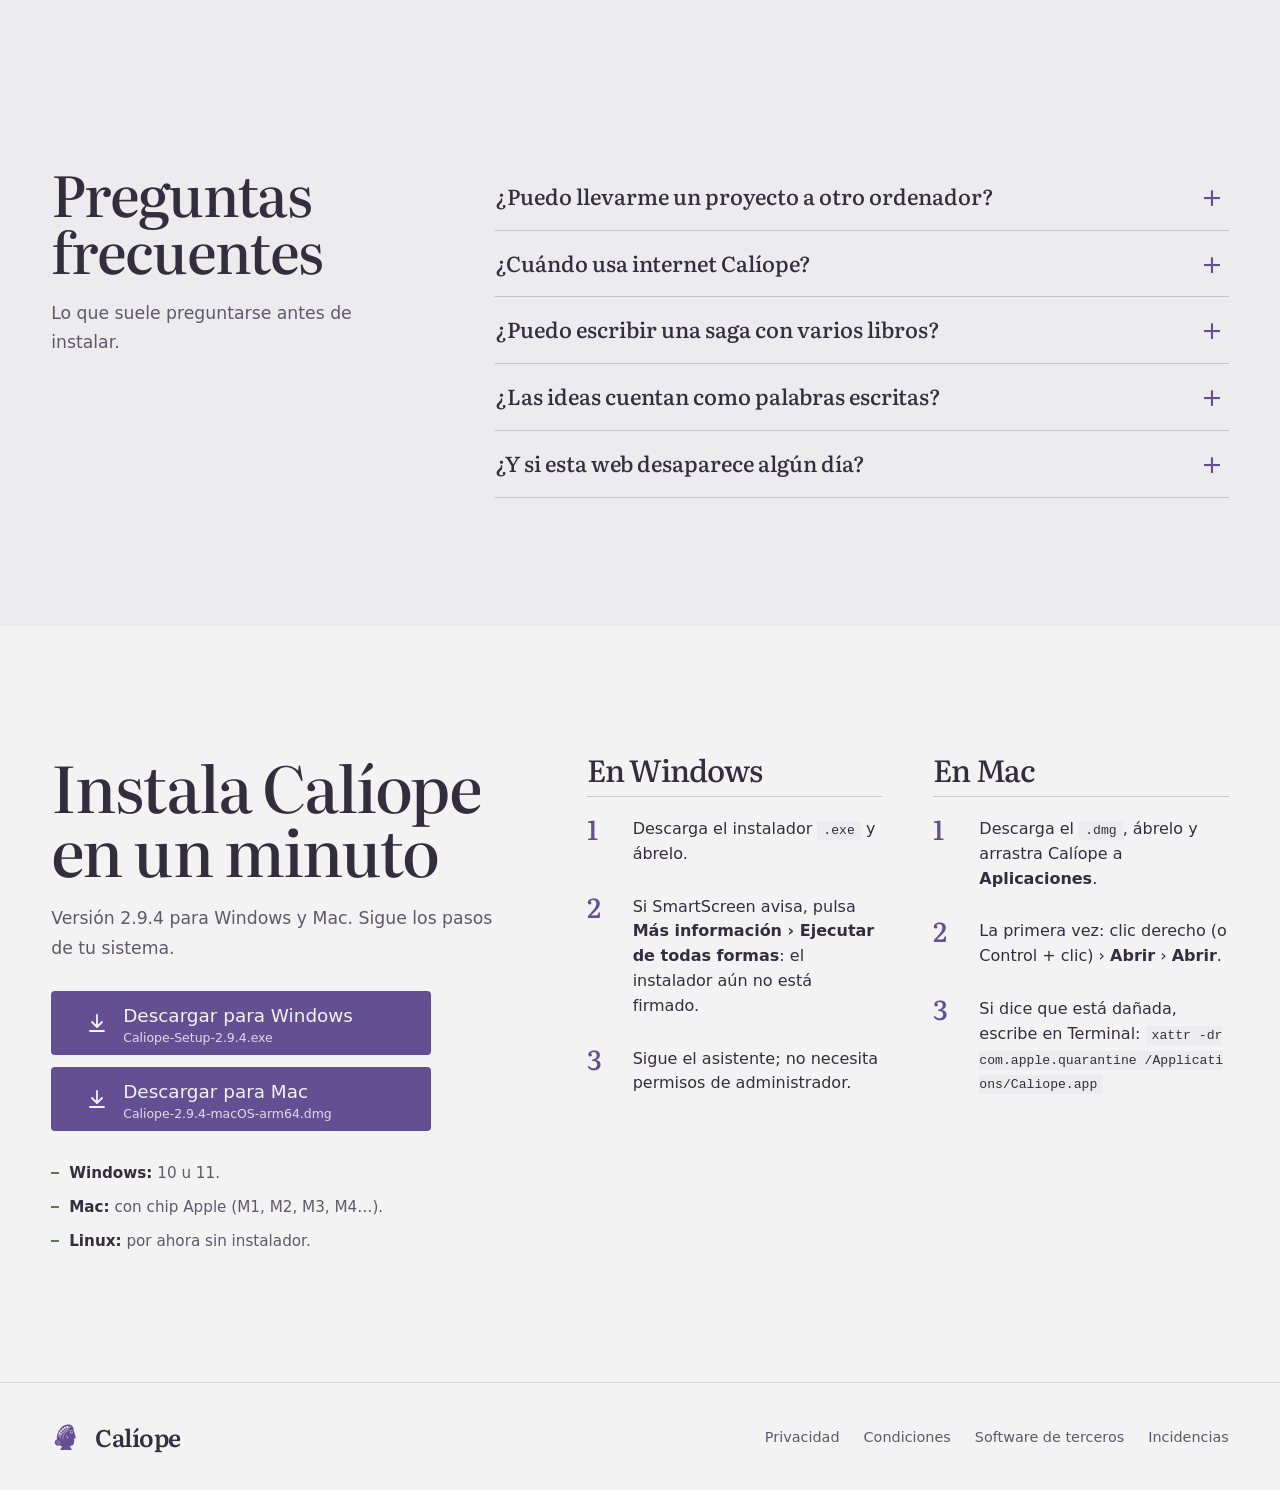
==== commit 26ae05e1: "Calíope 2.9.4: enlaces de descarga y versión de la web Co-Authored-By: Claude Sonnet 5.5 <noreply@an" ====
--- a/docs/index.html
+++ b/docs/index.html
@@ -3,7 +3,7 @@
 <head>
 <meta charset="utf-8">
 <meta name="viewport" content="width=device-width, initial-scale=1">
-<meta name="caliope-version" content="2.9.3">
+<meta name="caliope-version" content="2.9.4">
 <title>Calíope — Invoca a tus musas. Da vida a tus mundos.</title>
 <meta name="description" content="Calíope es una aplicación de escritorio para escritores: manuscrito con revisión de continuidad, escaleta y matriz de ritmo, personajes, mundo, mapas, cronologías y exportación a EPUB, Kindle, DOCX y PDF. Todo en tu ordenador, sin cuentas; la nube, solo si la activas.">
 <meta name="theme-color" content="#F3F3F4">
@@ -46,8 +46,8 @@
 <section class="hero"><div class="wrap">
 <h1>Invoca a<span>tus musas.</span></h1>
 <aside><p>Un taller de escritura para tu ordenador: manuscrito, personajes, mapas y cronologías en un solo lugar, y de ahí a tus lectores.</p>
-<div class="dl"><a class="btn big" href="https://github.com/marinaescobar/caliope/releases/download/v2.9.3/Caliope-Setup-2.9.3.exe"><svg aria-hidden="true"><use href="#dl"/></svg><span>Descargar para Windows<small>Caliope-Setup-2.9.3.exe</small></span></a>
-<a class="btn big" href="https://github.com/marinaescobar/caliope/releases/download/v2.9.3/Caliope-2.9.3-macOS-arm64.dmg"><svg aria-hidden="true"><use href="#dl"/></svg><span>Descargar para Mac<small>Caliope-2.9.3-macOS-arm64.dmg</small></span></a></div>
+<div class="dl"><a class="btn big" href="https://github.com/marinaescobar/caliope/releases/download/v2.9.4/Caliope-Setup-2.9.4.exe"><svg aria-hidden="true"><use href="#dl"/></svg><span>Descargar para Windows<small>Caliope-Setup-2.9.4.exe</small></span></a>
+<a class="btn big" href="https://github.com/marinaescobar/caliope/releases/download/v2.9.4/Caliope-2.9.4-macOS-arm64.dmg"><svg aria-hidden="true"><use href="#dl"/></svg><span>Descargar para Mac<small>Caliope-2.9.4-macOS-arm64.dmg</small></span></a></div>
 </aside></div>
 </section>
 
@@ -136,10 +136,10 @@
 </div></div></section>
 
 <section class="inst" id="descarga"><div class="wrap">
-<div><h2>Instala Calíope en un minuto</h2><p class="lead">Versión 2.9.3 para Windows y Mac. Sigue los pasos de tu sistema.</p>
+<div><h2>Instala Calíope en un minuto</h2><p class="lead">Versión 2.9.4 para Windows y Mac. Sigue los pasos de tu sistema.</p>
 <div class="dl">
-<a class="btn big" href="https://github.com/marinaescobar/caliope/releases/download/v2.9.3/Caliope-Setup-2.9.3.exe"><svg aria-hidden="true"><use href="#dl"/></svg><span>Descargar para Windows<small>Caliope-Setup-2.9.3.exe</small></span></a>
-<a class="btn big" href="https://github.com/marinaescobar/caliope/releases/download/v2.9.3/Caliope-2.9.3-macOS-arm64.dmg"><svg aria-hidden="true"><use href="#dl"/></svg><span>Descargar para Mac<small>Caliope-2.9.3-macOS-arm64.dmg</small></span></a></div>
+<a class="btn big" href="https://github.com/marinaescobar/caliope/releases/download/v2.9.4/Caliope-Setup-2.9.4.exe"><svg aria-hidden="true"><use href="#dl"/></svg><span>Descargar para Windows<small>Caliope-Setup-2.9.4.exe</small></span></a>
+<a class="btn big" href="https://github.com/marinaescobar/caliope/releases/download/v2.9.4/Caliope-2.9.4-macOS-arm64.dmg"><svg aria-hidden="true"><use href="#dl"/></svg><span>Descargar para Mac<small>Caliope-2.9.4-macOS-arm64.dmg</small></span></a></div>
 <ul class="reqs"><li><b>Windows:</b> 10 u 11.</li><li><b>Mac:</b> con chip Apple (M1, M2, M3, M4…).</li><li><b>Linux:</b> por ahora sin instalador.</li></ul></div>
 <div class="os">
 <div><h3>En Windows</h3><ol>
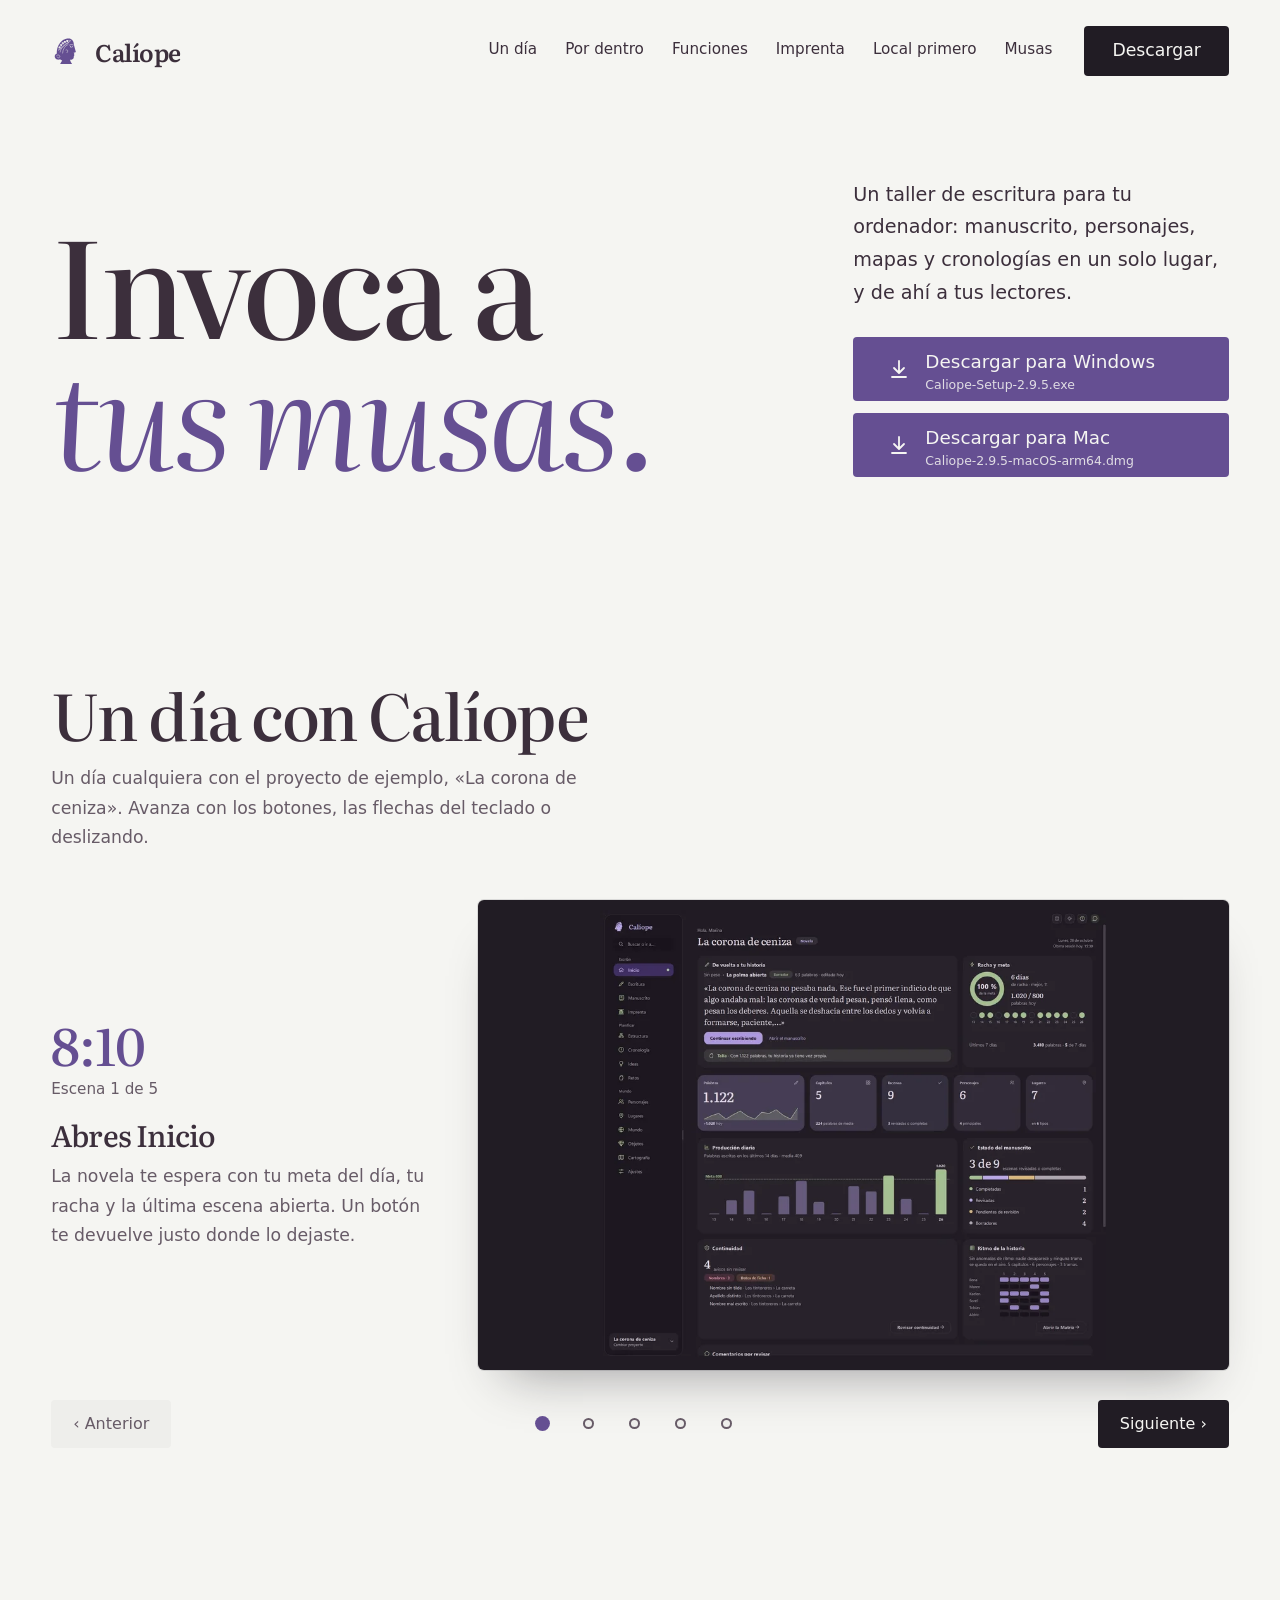
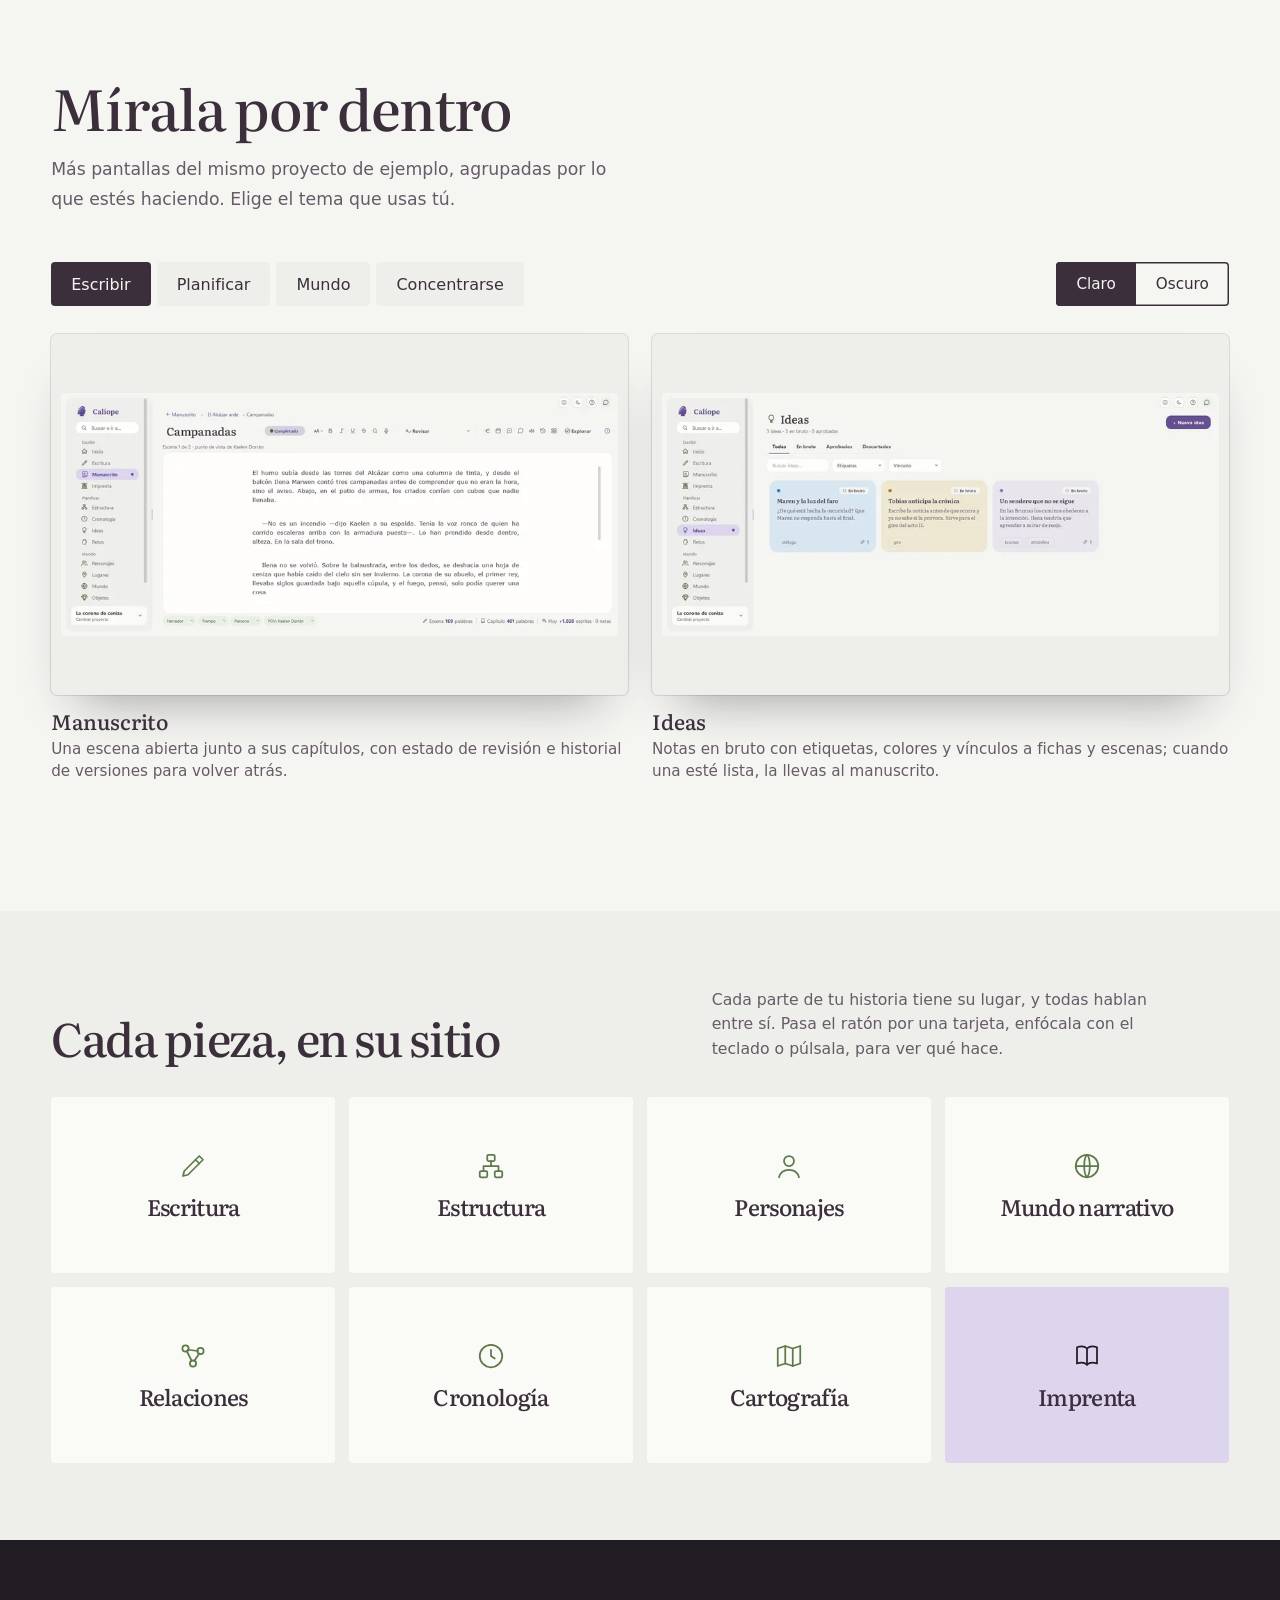
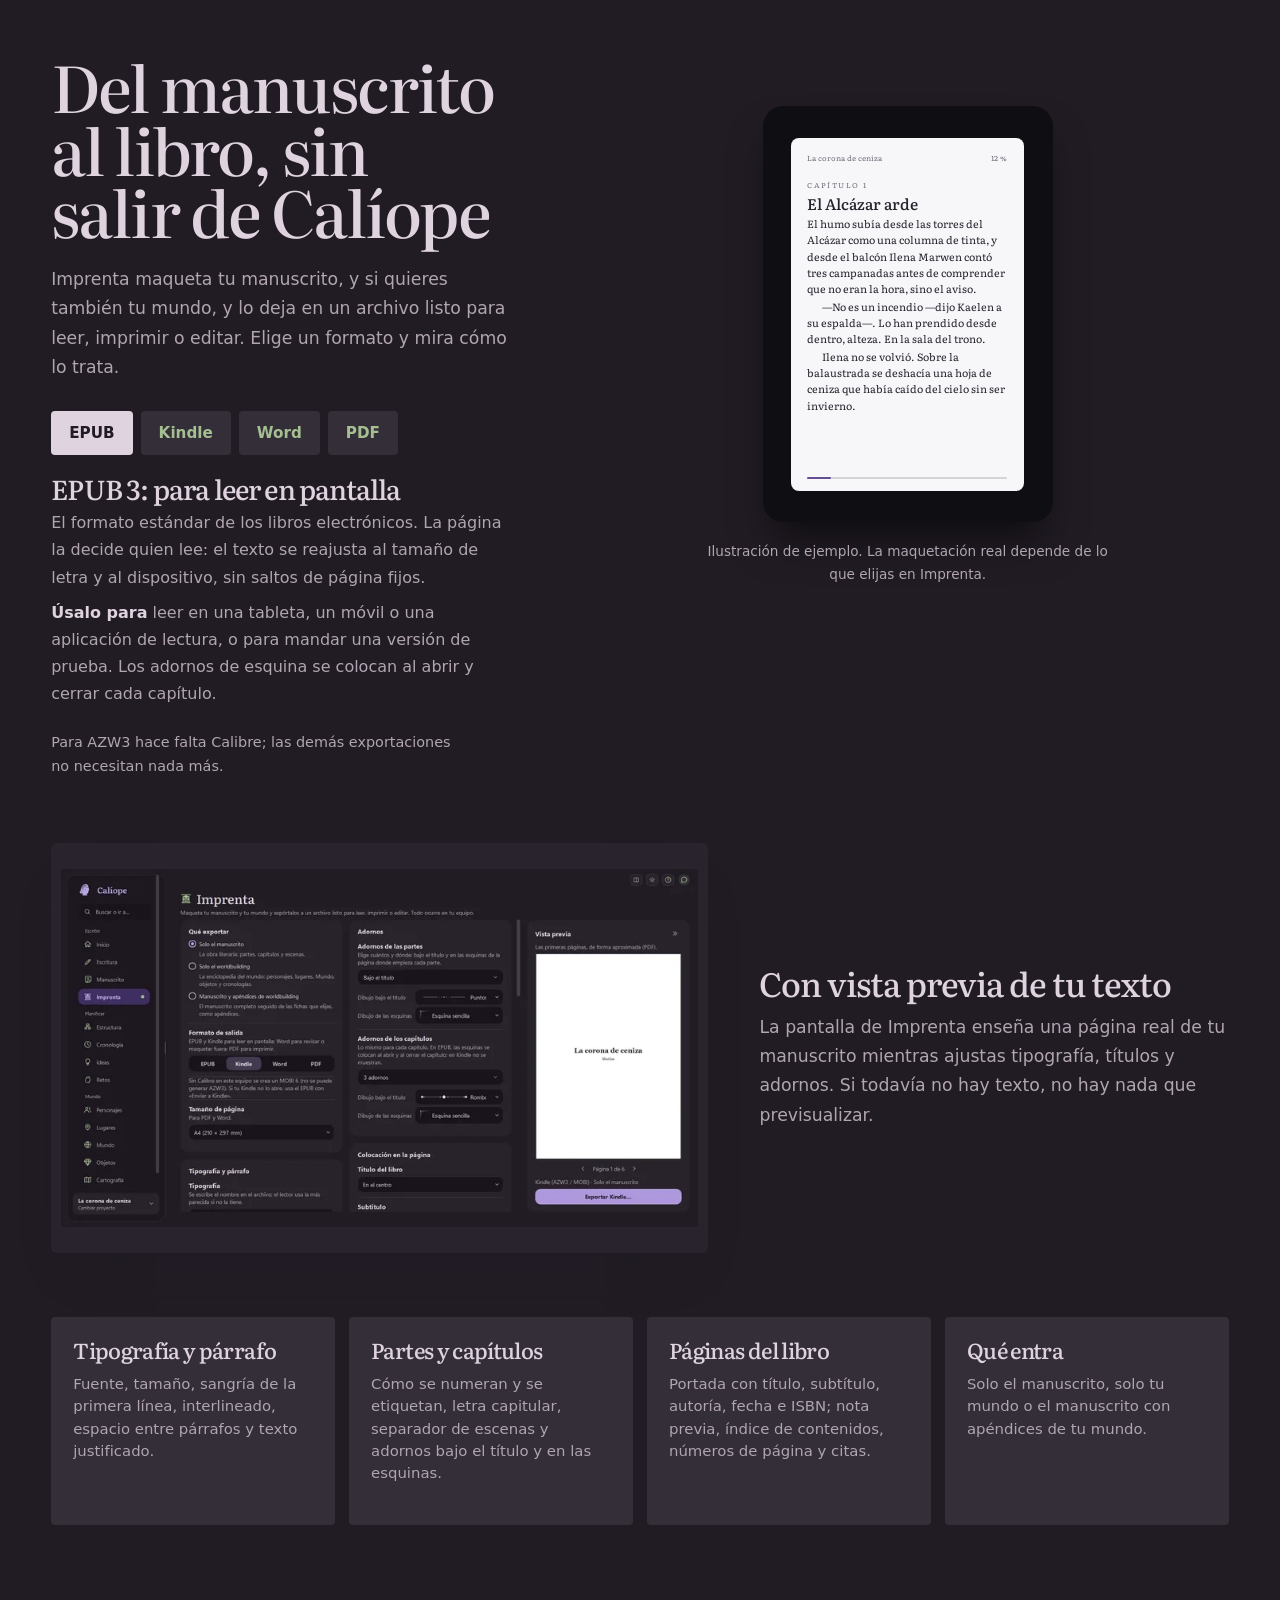
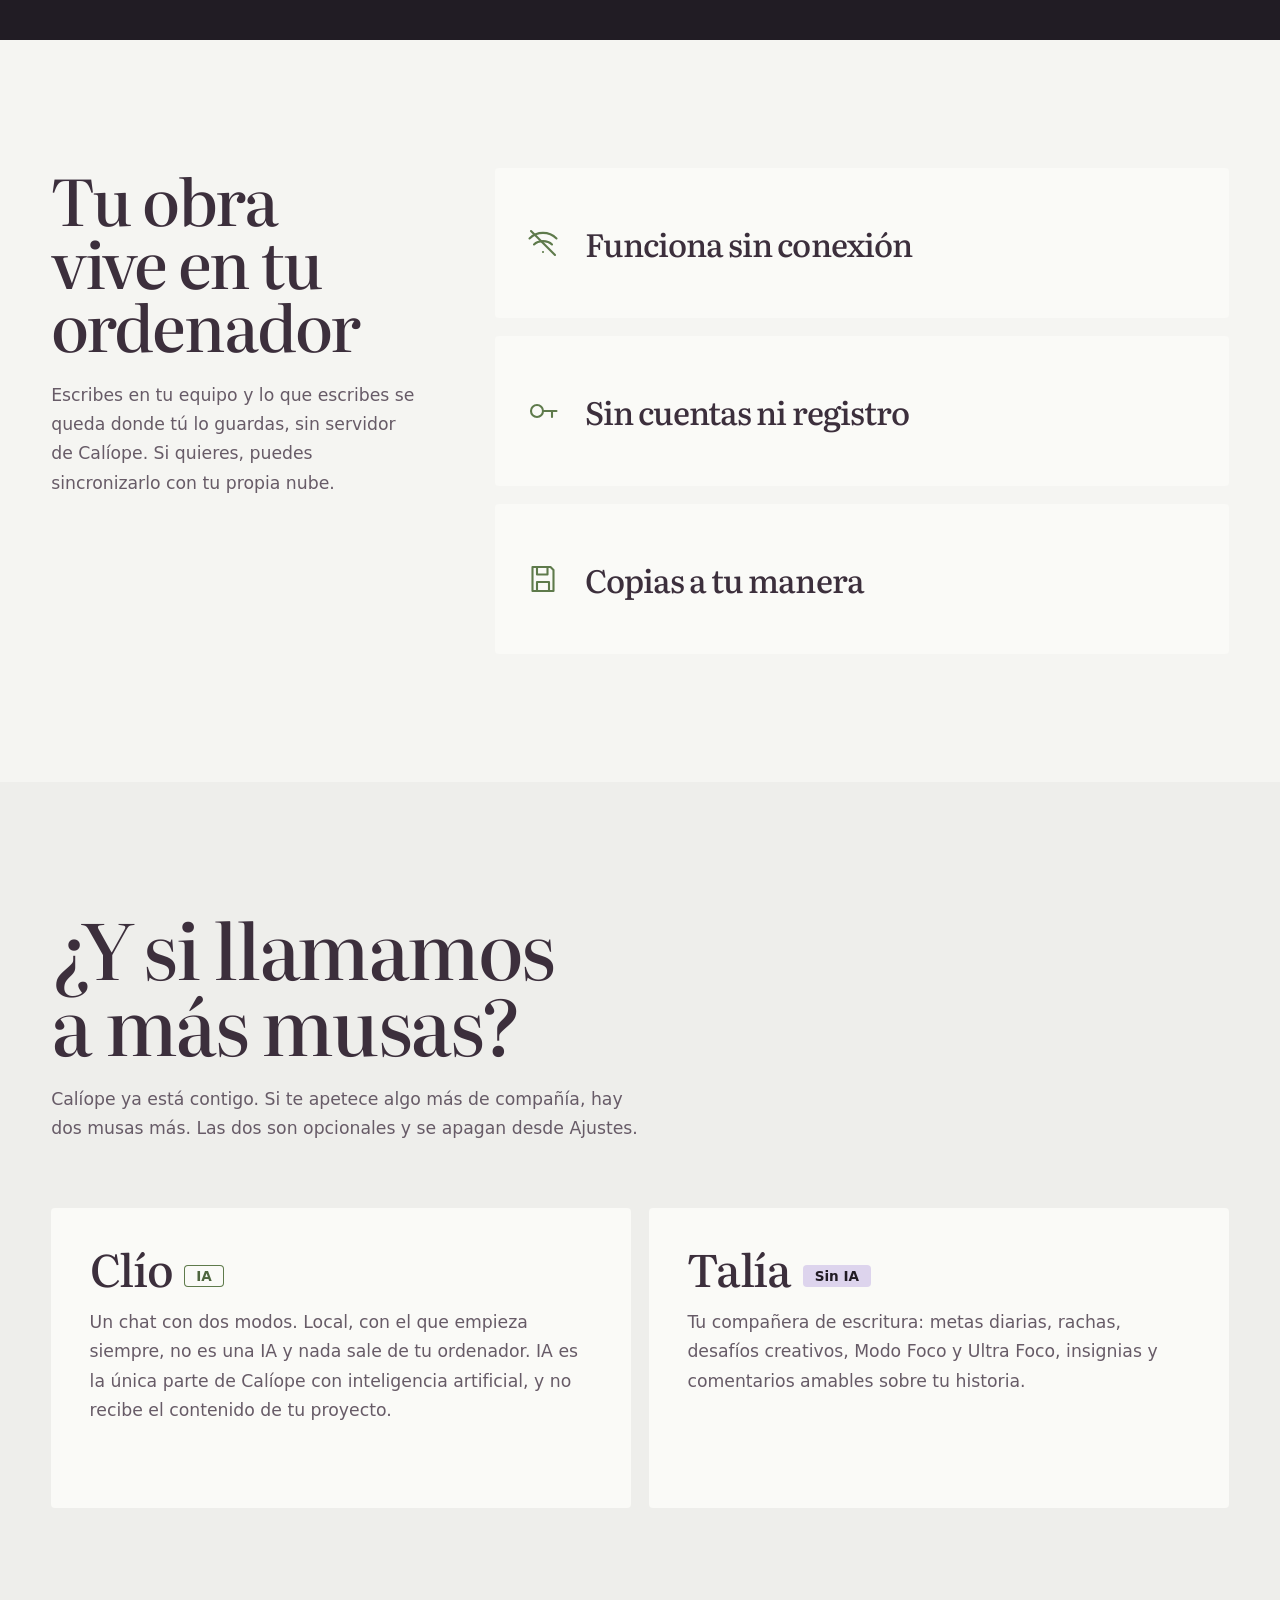
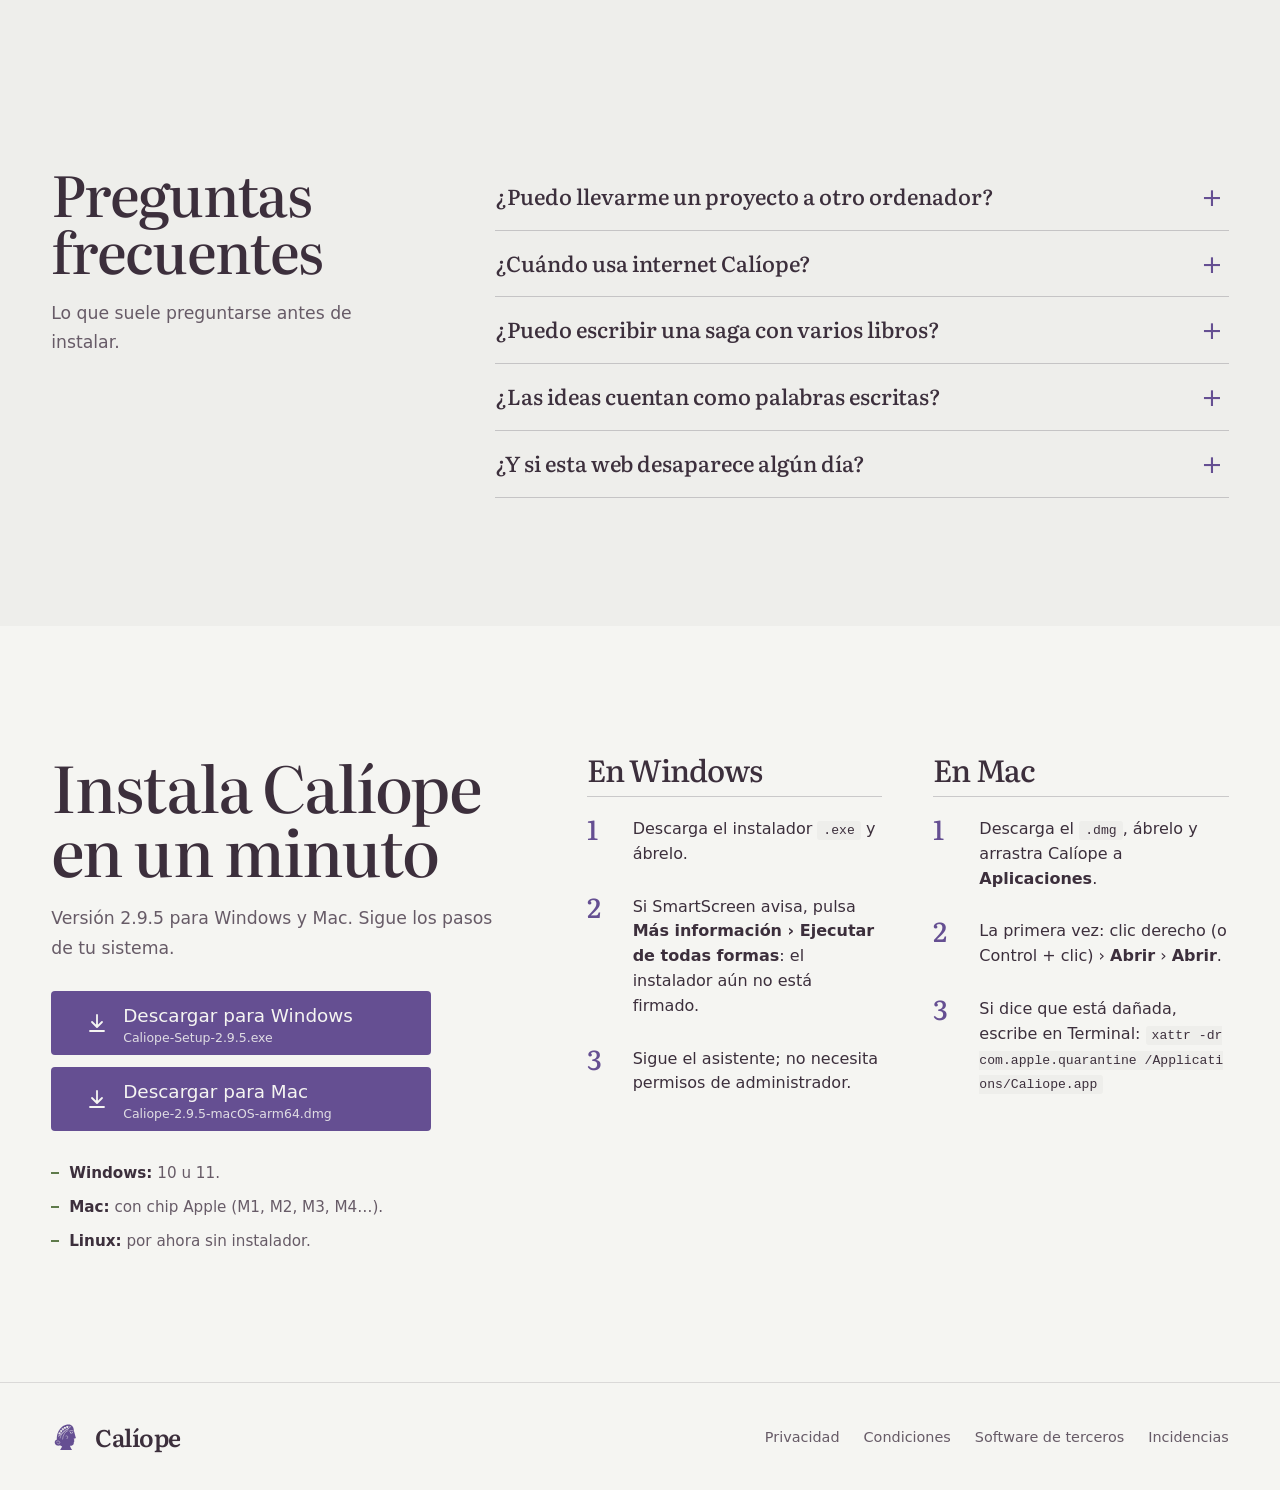
==== commit 7f384c9f: "Calíope 2.9.5: paleta Marfil tenue en la web, capturas y enlaces de descarga Co-Authored-By: Claude " ====
--- a/docs/index.html
+++ b/docs/index.html
@@ -3,10 +3,10 @@
 <head>
 <meta charset="utf-8">
 <meta name="viewport" content="width=device-width, initial-scale=1">
-<meta name="caliope-version" content="2.9.4">
+<meta name="caliope-version" content="2.9.5">
 <title>Calíope — Invoca a tus musas. Da vida a tus mundos.</title>
 <meta name="description" content="Calíope es una aplicación de escritorio para escritores: manuscrito con revisión de continuidad, escaleta y matriz de ritmo, personajes, mundo, mapas, cronologías y exportación a EPUB, Kindle, DOCX y PDF. Todo en tu ordenador, sin cuentas; la nube, solo si la activas.">
-<meta name="theme-color" content="#F3F3F4">
+<meta name="theme-color" content="#F5F5F2">
 <meta name="color-scheme" content="light">
 <meta property="og:title" content="Calíope — Invoca a tus musas. Da vida a tus mundos.">
 <meta property="og:description" content="Tu musa para la escritura: manuscrito, continuidad, estructura, mundo, mapas y cronologías, 100 % en tu ordenador.">
@@ -46,8 +46,8 @@
 <section class="hero"><div class="wrap">
 <h1>Invoca a<span>tus musas.</span></h1>
 <aside><p>Un taller de escritura para tu ordenador: manuscrito, personajes, mapas y cronologías en un solo lugar, y de ahí a tus lectores.</p>
-<div class="dl"><a class="btn big" href="https://github.com/marinaescobar/caliope/releases/download/v2.9.4/Caliope-Setup-2.9.4.exe"><svg aria-hidden="true"><use href="#dl"/></svg><span>Descargar para Windows<small>Caliope-Setup-2.9.4.exe</small></span></a>
-<a class="btn big" href="https://github.com/marinaescobar/caliope/releases/download/v2.9.4/Caliope-2.9.4-macOS-arm64.dmg"><svg aria-hidden="true"><use href="#dl"/></svg><span>Descargar para Mac<small>Caliope-2.9.4-macOS-arm64.dmg</small></span></a></div>
+<div class="dl"><a class="btn big" href="https://github.com/marinaescobar/caliope/releases/download/v2.9.5/Caliope-Setup-2.9.5.exe"><svg aria-hidden="true"><use href="#dl"/></svg><span>Descargar para Windows<small>Caliope-Setup-2.9.5.exe</small></span></a>
+<a class="btn big" href="https://github.com/marinaescobar/caliope/releases/download/v2.9.5/Caliope-2.9.5-macOS-arm64.dmg"><svg aria-hidden="true"><use href="#dl"/></svg><span>Descargar para Mac<small>Caliope-2.9.5-macOS-arm64.dmg</small></span></a></div>
 </aside></div>
 </section>
 
@@ -136,10 +136,10 @@
 </div></div></section>
 
 <section class="inst" id="descarga"><div class="wrap">
-<div><h2>Instala Calíope en un minuto</h2><p class="lead">Versión 2.9.4 para Windows y Mac. Sigue los pasos de tu sistema.</p>
+<div><h2>Instala Calíope en un minuto</h2><p class="lead">Versión 2.9.5 para Windows y Mac. Sigue los pasos de tu sistema.</p>
 <div class="dl">
-<a class="btn big" href="https://github.com/marinaescobar/caliope/releases/download/v2.9.4/Caliope-Setup-2.9.4.exe"><svg aria-hidden="true"><use href="#dl"/></svg><span>Descargar para Windows<small>Caliope-Setup-2.9.4.exe</small></span></a>
-<a class="btn big" href="https://github.com/marinaescobar/caliope/releases/download/v2.9.4/Caliope-2.9.4-macOS-arm64.dmg"><svg aria-hidden="true"><use href="#dl"/></svg><span>Descargar para Mac<small>Caliope-2.9.4-macOS-arm64.dmg</small></span></a></div>
+<a class="btn big" href="https://github.com/marinaescobar/caliope/releases/download/v2.9.5/Caliope-Setup-2.9.5.exe"><svg aria-hidden="true"><use href="#dl"/></svg><span>Descargar para Windows<small>Caliope-Setup-2.9.5.exe</small></span></a>
+<a class="btn big" href="https://github.com/marinaescobar/caliope/releases/download/v2.9.5/Caliope-2.9.5-macOS-arm64.dmg"><svg aria-hidden="true"><use href="#dl"/></svg><span>Descargar para Mac<small>Caliope-2.9.5-macOS-arm64.dmg</small></span></a></div>
 <ul class="reqs"><li><b>Windows:</b> 10 u 11.</li><li><b>Mac:</b> con chip Apple (M1, M2, M3, M4…).</li><li><b>Linux:</b> por ahora sin instalador.</li></ul></div>
 <div class="os">
 <div><h3>En Windows</h3><ol>
--- a/docs/css/style.css
+++ b/docs/css/style.css
@@ -1,4 +1,4 @@
-:root{--paper:#F3F3F4;--paper2:#ECEBEE;--paper3:#F9F8F9;--ink:#332E3D;--muted:#5E5969;--plum:#1F1C24;--accent:#634F92;--accent-d:#584681;--lilac:#DCD4ED;--sage:#4E7C5D;--on-dark:#D7D3DF;--on-dark-2:#A7A1B5;--dark-2:#312E37;--sage-on-dark:#97C4A6;
+:root{--paper:#F5F5F2;--paper2:#EEEEEB;--paper3:#FAFAF7;--ink:#3C2F3C;--muted:#675B67;--plum:#211C24;--accent:#654F92;--accent-d:#5A4681;--lilac:#DDD4ED;--sage:#5E7A4B;--on-dark:#DED3DF;--on-dark-2:#B0A5B1;--dark-2:#332E37;--sage-on-dark:#A5BF92;
 --serif:"Literata",Georgia,serif;--sans:"Segoe UI Variable Text","Segoe UI",system-ui,-apple-system,sans-serif;--ease:cubic-bezier(.16,1,.3,1)}
 *{box-sizing:border-box}
 html{scroll-behavior:smooth}
@@ -75,7 +75,7 @@
 .muse{background:var(--paper3);padding:clamp(26px,3vw,44px);min-height:300px;border-radius:4px}
 .muse h3{font-size:2.8rem}
 .tag{font:600 .85rem var(--sans);letter-spacing:0;padding:3px 12px;border-radius:4px;margin-left:12px;vertical-align:middle}
-.tag.ai{background:transparent;color:#3F6A4F;box-shadow:inset 0 0 0 1px var(--sage)}.tag.no{background:var(--lilac);color:var(--plum)}
+.tag.ai{background:transparent;color:#4E653E;box-shadow:inset 0 0 0 1px var(--sage)}.tag.no{background:var(--lilac);color:var(--plum)}
 .muse p{margin:18px 0 0;color:var(--muted)}
 /* capturas */
 .shots h2{font-size:clamp(2.4rem,4.4vw,4rem);line-height:1.02;max-width:14em}
--- a/docs/css/extra.css
+++ b/docs/css/extra.css
@@ -1,7 +1,7 @@
 /* Calíope web: piezas añadidas en la versión «Lavanda en papel» (recorrido, galería con pestañas, Imprenta, preguntas). */
 @font-face{font-family:"Literata";src:url(../assets/fonts/Literata-VF.ttf) format("truetype");font-weight:200 900;font-style:normal;font-display:swap}
 @font-face{font-family:"Literata";src:url(../assets/fonts/Literata-Italic-VF.ttf) format("truetype");font-weight:200 900;font-style:italic;font-display:swap}
-:root{--dark-2:#312E37;--on-dark:#D7D3DF;--on-dark-2:#A7A1B5;--sage-on-dark:#97C4A6}
+:root{--dark-2:#332E37;--on-dark:#DED3DF;--on-dark-2:#B0A5B1;--sage-on-dark:#A5BF92}
 
 /* accesibilidad */
 .skip{position:absolute;left:12px;top:-64px;z-index:50;background:var(--plum);color:var(--paper);padding:12px 18px;border-radius:4px;font-weight:600}
@@ -131,12 +131,12 @@
 .screen p{font-size:4.5cqw;line-height:1.55;margin:0 0 .15em}
 .screen p+p{text-indent:1.4em}
 .screen .pr{margin-top:auto;height:.8cqw;background:rgba(0,0,0,.14);border-radius:1cqw;position:relative}
-.screen .pr::after{content:"";position:absolute;left:0;top:0;bottom:0;width:12%;background:#634F92;border-radius:1cqw}
+.screen .pr::after{content:"";position:absolute;left:0;top:0;bottom:0;width:12%;background:#654F92;border-radius:1cqw}
 .kindle .screen .pr::after{background:#1b1b1b}
-.win{width:min(100%,430px);background:#e9e8ec;border-radius:8px;overflow:hidden;box-shadow:0 26px 40px -10px rgba(0,0,0,.55);font-family:var(--sans);color:#332E3D}
+.win{width:min(100%,430px);background:#e9e8ec;border-radius:8px;overflow:hidden;box-shadow:0 26px 40px -10px rgba(0,0,0,.55);font-family:var(--sans);color:#3C2F3C}
 .win .tt{padding:9px 14px;font-size:12px;background:#d9d6df}
-.win .rb{display:flex;gap:16px;padding:7px 14px;font-size:12px;color:#5E5969;background:#ECEBEE}
-.win .rb b{color:#332E3D;font-weight:600}
+.win .rb{display:flex;gap:16px;padding:7px 14px;font-size:12px;color:#675B67;background:#EEEEEB}
+.win .rb b{color:#3C2F3C;font-weight:600}
 .win .area{background:#cfccd5;padding:14px}
 .win .pgw{aspect-ratio:3/3.7}
 .win .pg{background:#fff;font-family:var(--serif);padding:12cqw 14cqw}
@@ -146,7 +146,7 @@
 .win .pg p:first-of-type{text-indent:0}
 .win .pg .fo{position:absolute;left:0;right:0;bottom:5cqw;text-align:center;font-size:3cqw;color:#7a7683}
 .shot{margin-top:clamp(36px,5vw,64px);display:grid;grid-template-columns:minmax(0,7fr) minmax(0,5fr);gap:clamp(24px,4vw,56px);align-items:center}
-.shot .fr{background:#26232C}
+.shot .fr{background:#28232C}
 .shot h3{font-size:clamp(1.7rem,2.6vw,2.4rem);line-height:1.05;margin-bottom:12px;color:var(--on-dark)}
 .shot p{color:var(--on-dark-2);margin:0;max-width:28em}
 .cuida{list-style:none;margin:clamp(36px,5vw,64px) 0 0;padding:0;display:grid;grid-template-columns:repeat(4,minmax(0,1fr));gap:14px}
